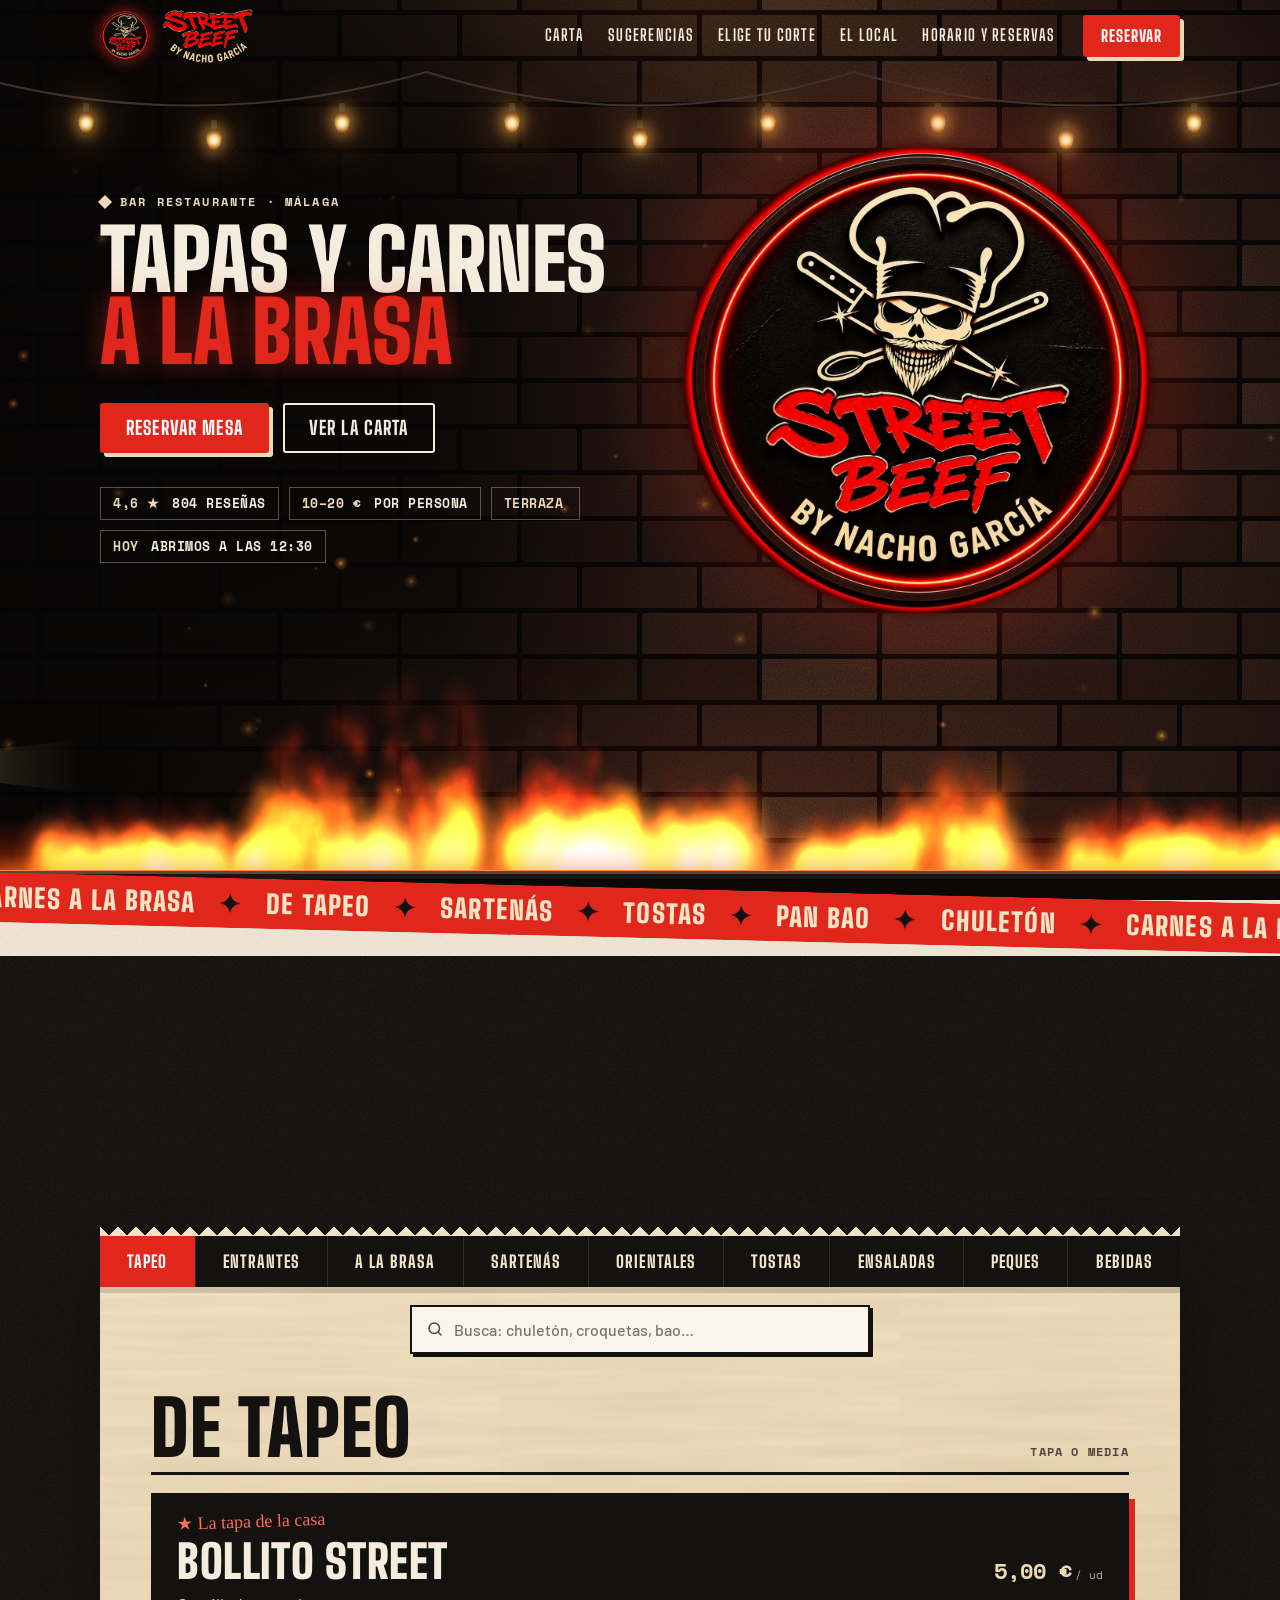
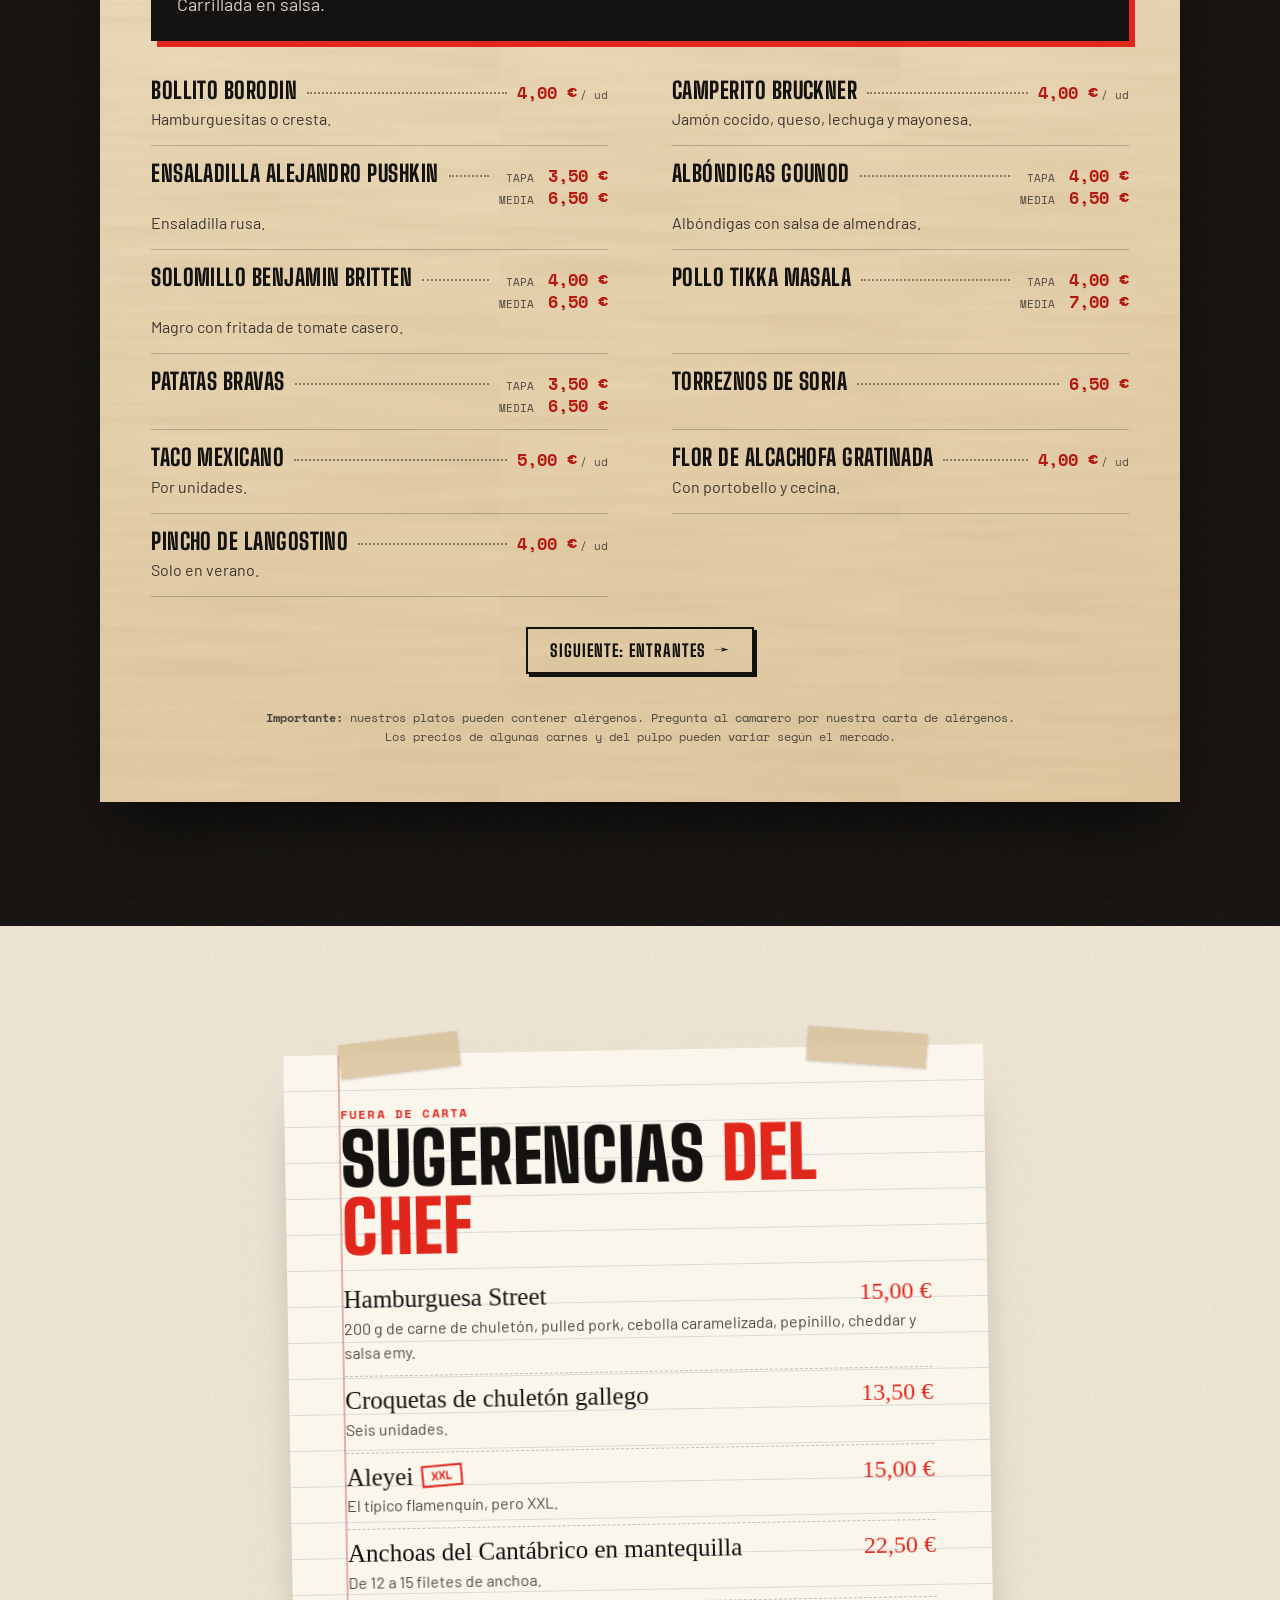
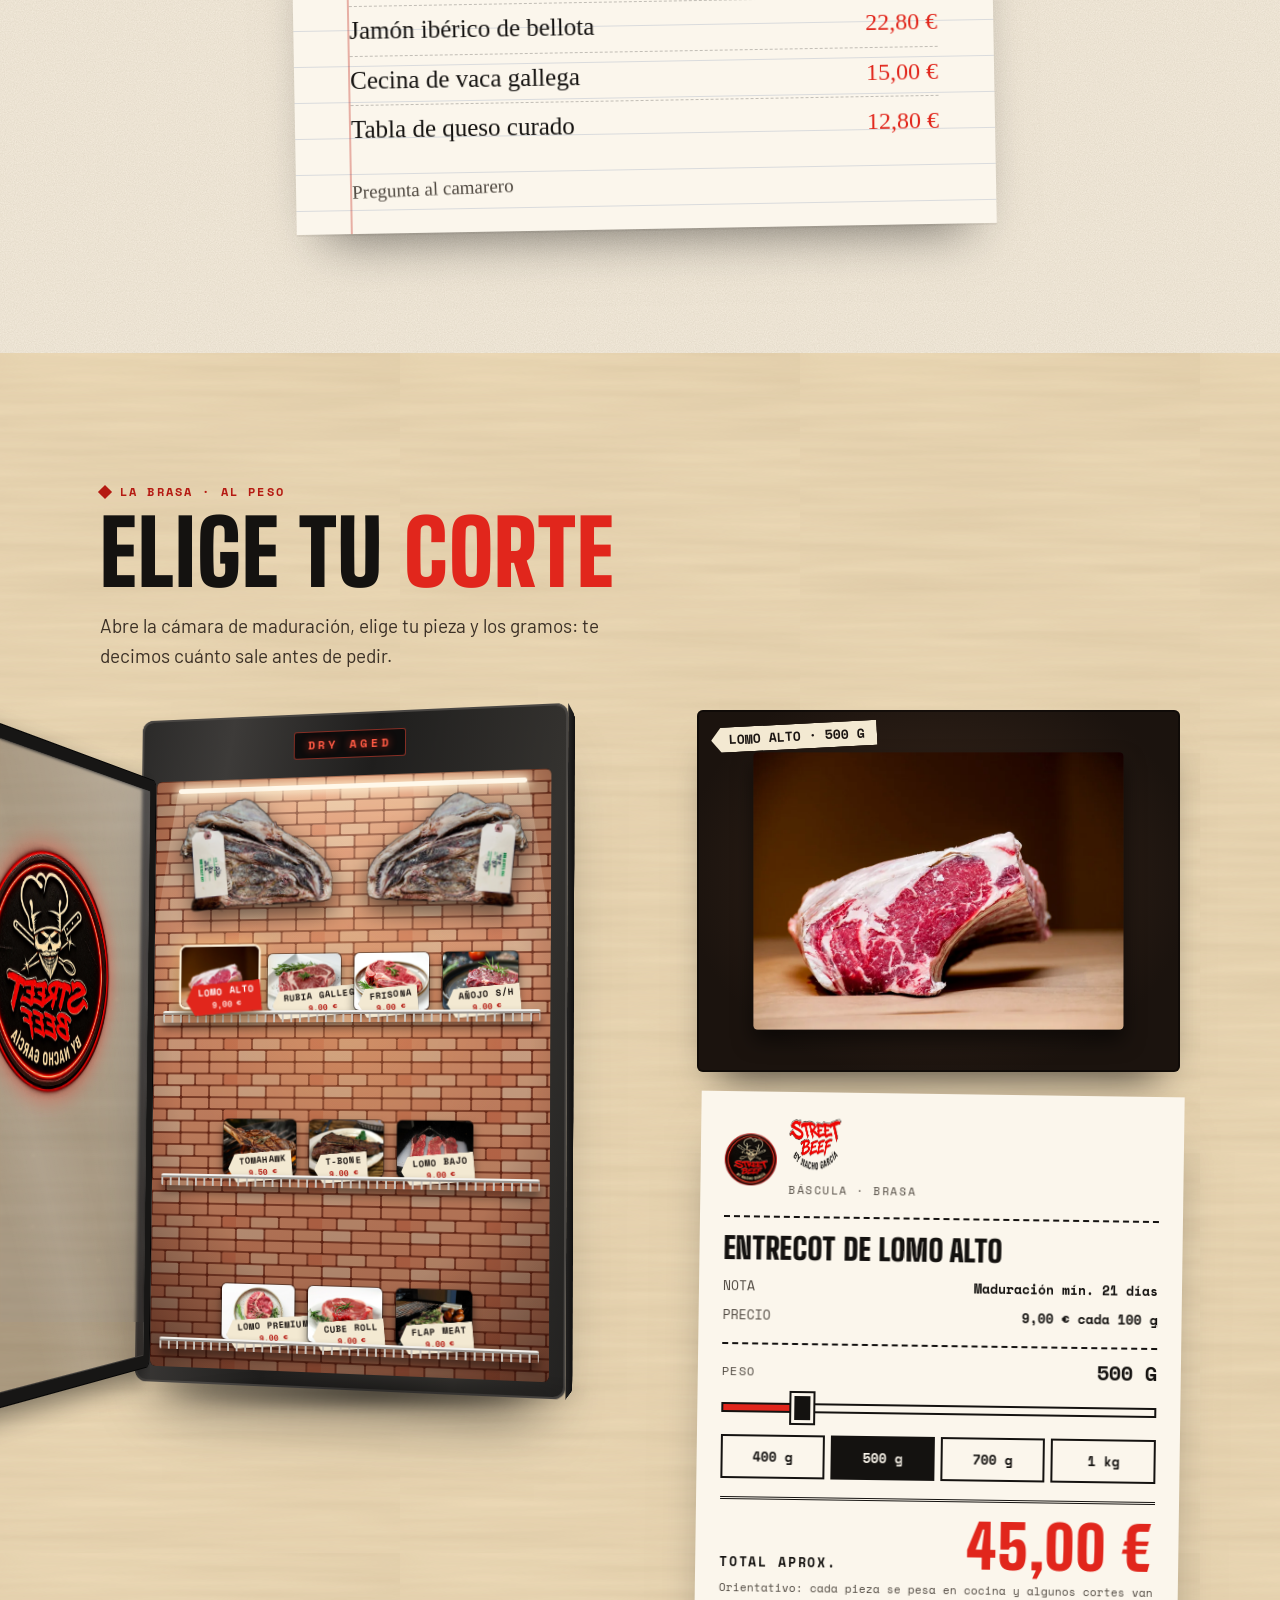
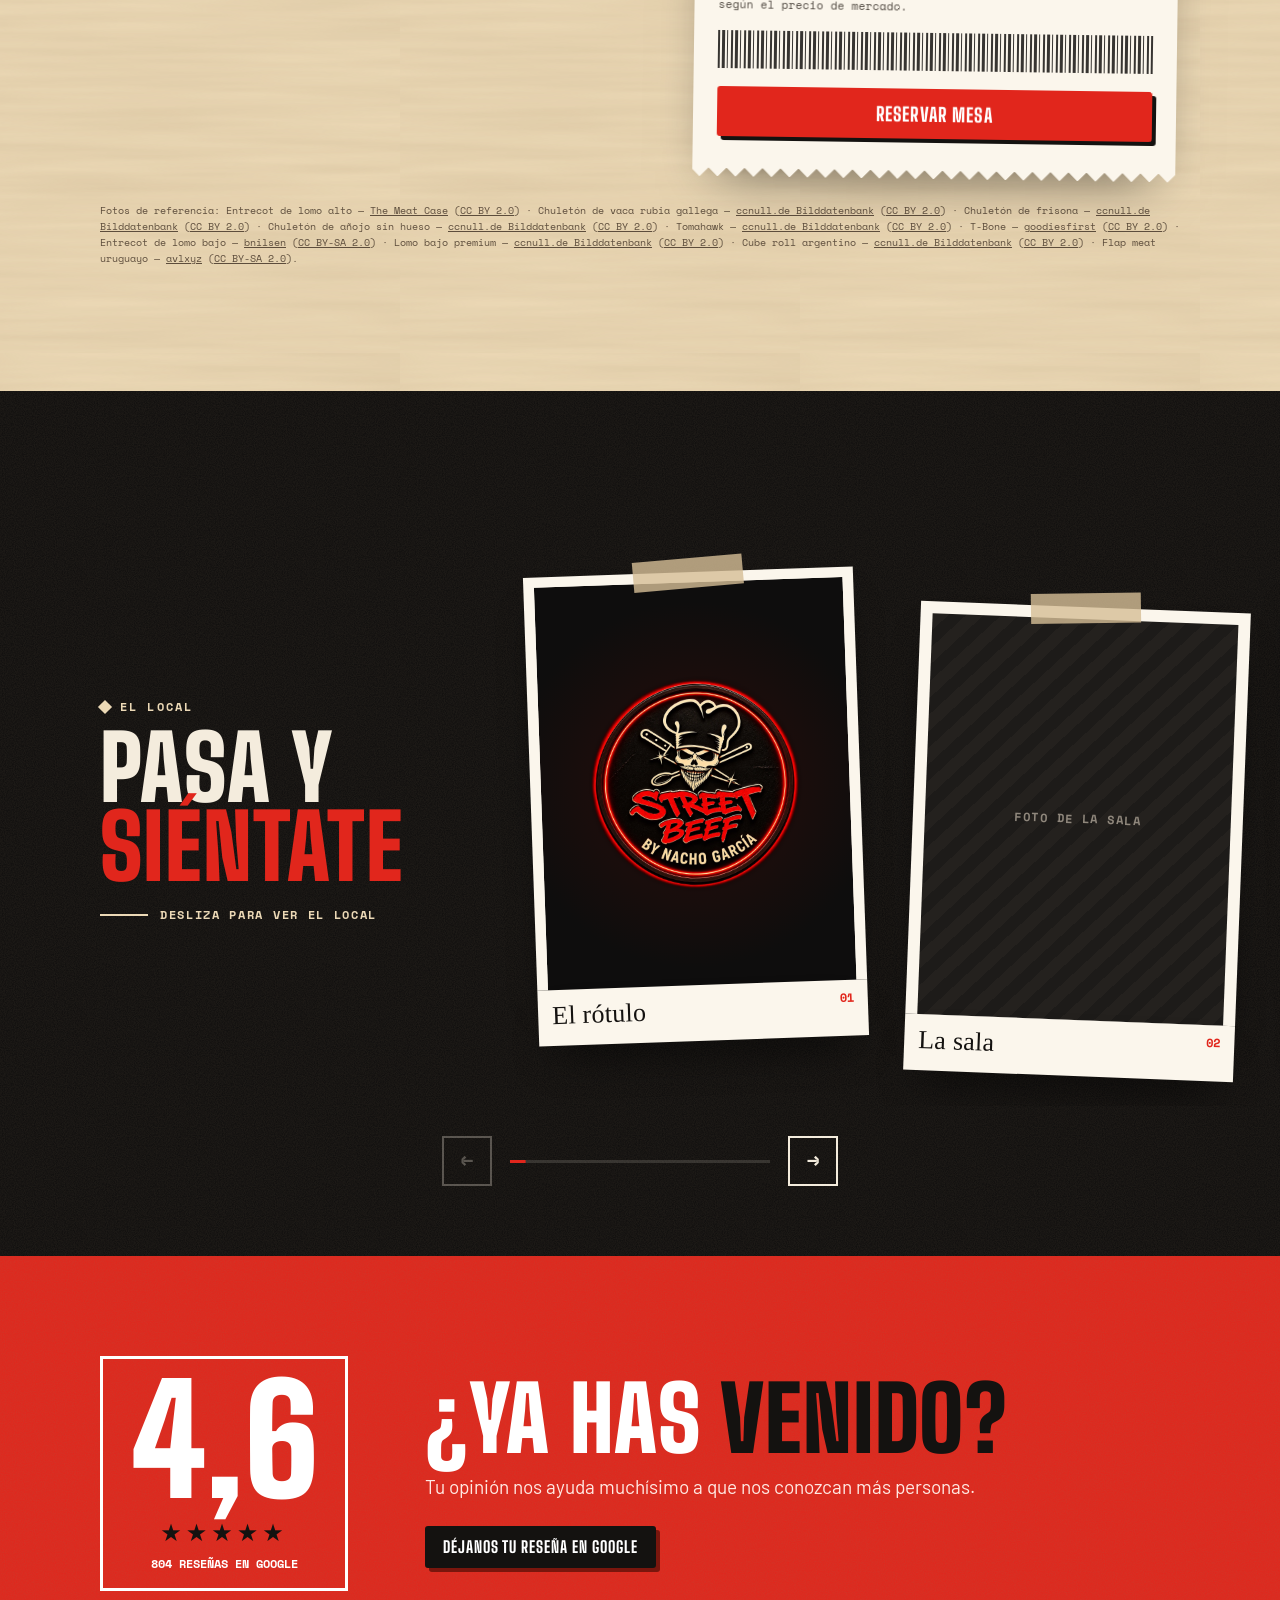
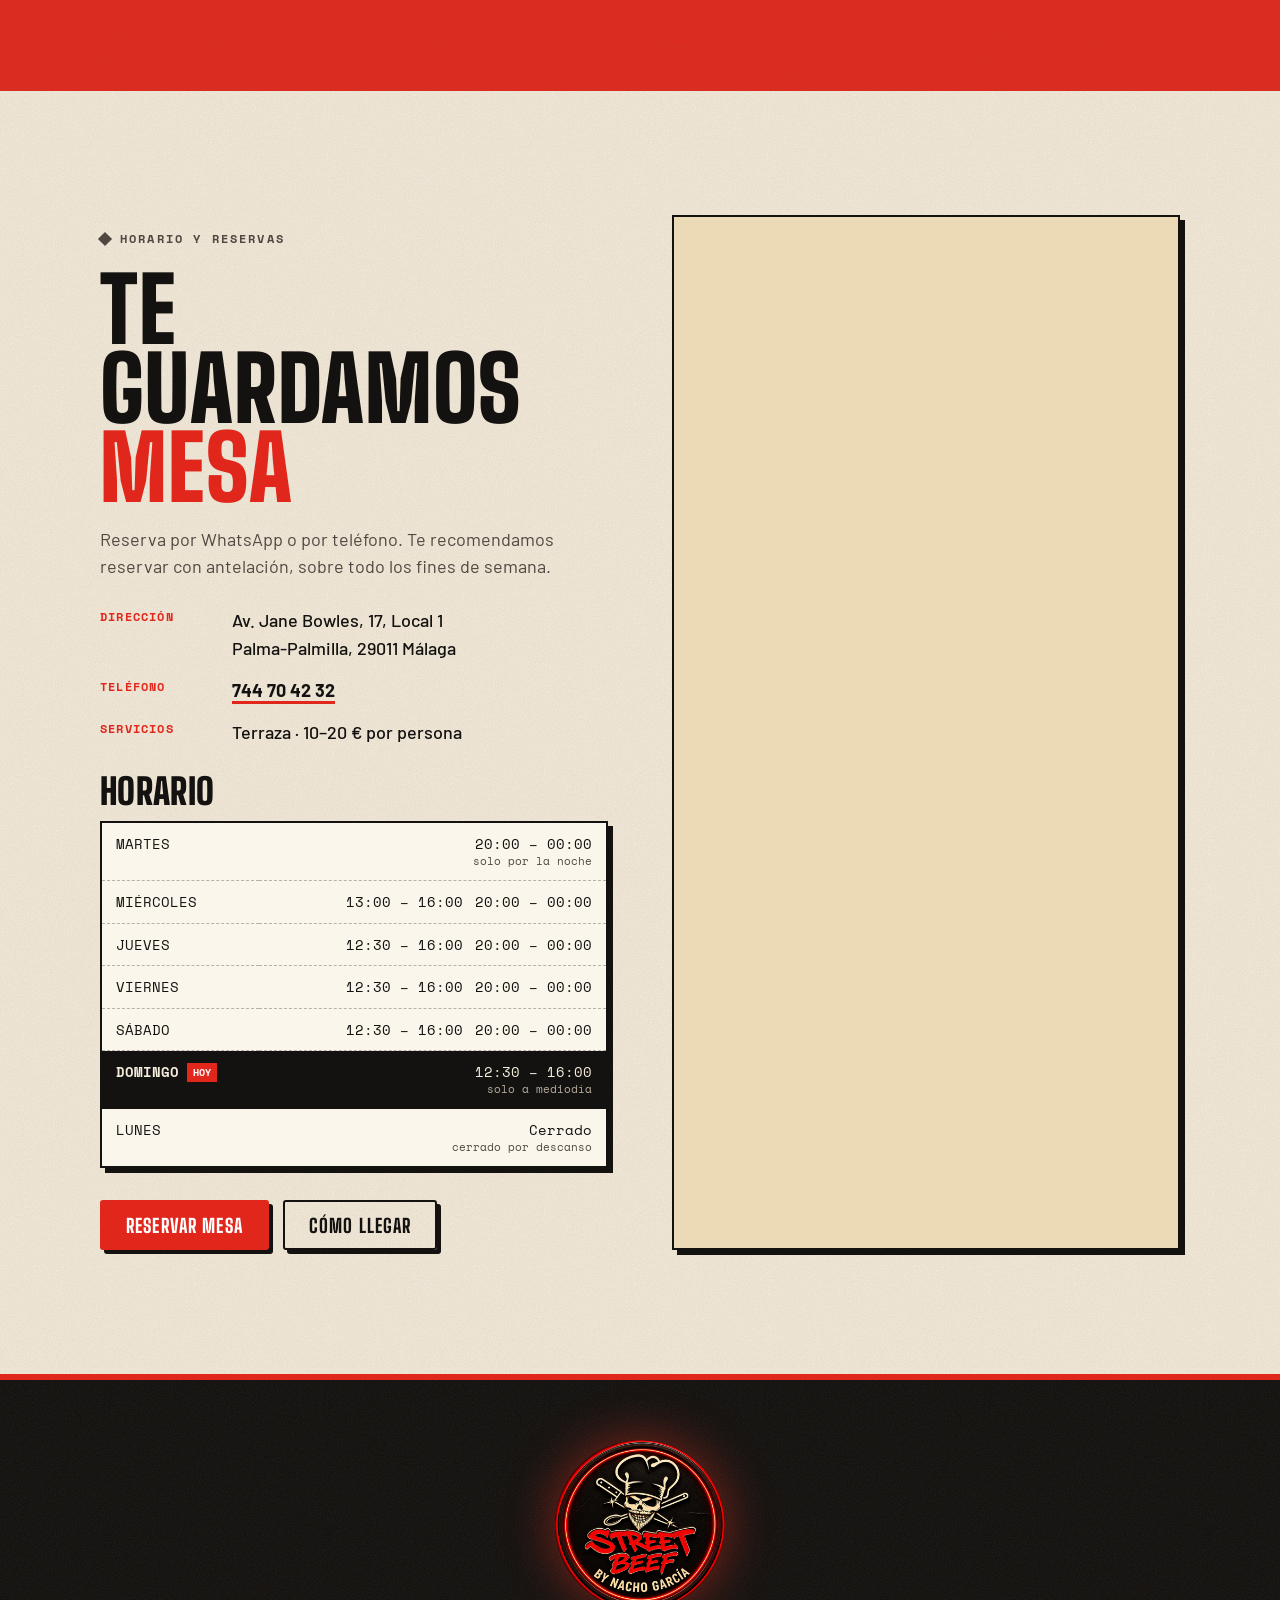
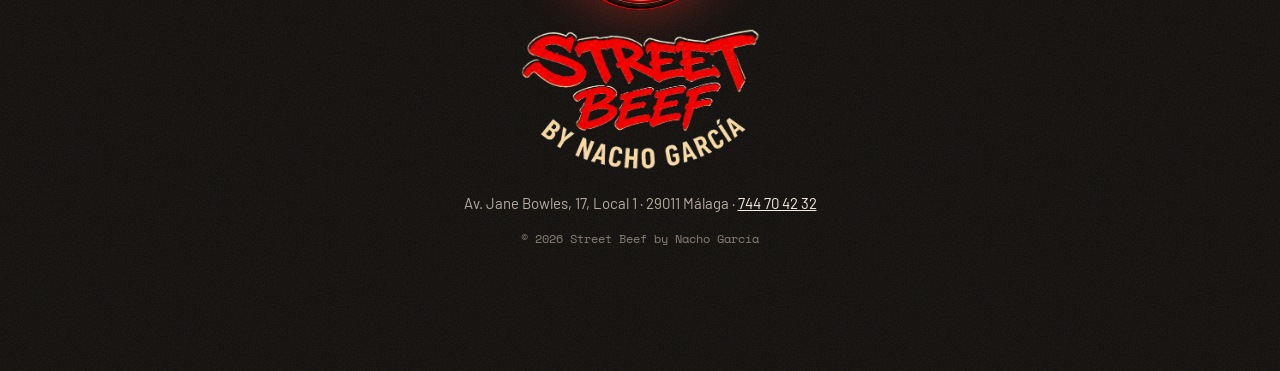
==== street-beef/index.html @ 3accb9e8 "Cámara de maduración en 3D con el logo: se abre y muestra los cortes con fotos; la pieza elegida se " ====
<!doctype html>
<html lang="es">
<head>
  <meta charset="utf-8">
  <meta name="viewport" content="width=device-width, initial-scale=1">
  <title>Street Beef by Nacho García · Tapas y carnes a la brasa en Málaga</title>
  <meta name="description" content="Bar de tapas y carnes a la brasa en Málaga (Av. Jane Bowles, 17 · Palma-Palmilla). Chuletón de vaca rubia gallega, entrecot madurado, tapeo, sartenás y tostas, con terraza. Reservas al 744 70 42 32.">
  <meta name="robots" content="index, follow, max-image-preview:large">
  <meta name="theme-color" content="#0e0d0d">

  <meta property="og:title" content="Street Beef by Nacho García · Tapas y brasa en Málaga">
  <meta property="og:site_name" content="Street Beef by Nacho García">
  <meta name="twitter:card" content="summary_large_image">
  <meta property="og:description" content="Tapas y carnes a la brasa. Av. Jane Bowles, 17 · Málaga.">
  <meta property="og:type" content="restaurant">
  <meta property="og:image" content="img/og.jpg">
  <meta property="og:locale" content="es_ES">

  <link rel="icon" href="img/logo-sm.png">
  <link rel="apple-touch-icon" href="img/logo.png">
  <link rel="preconnect" href="https://fonts.googleapis.com">
  <link rel="preconnect" href="https://fonts.gstatic.com" crossorigin>
  <link href="https://fonts.googleapis.com/css2?family=Big+Shoulders+Display:wght@700;800;900&family=Barlow:wght@400;500;600;700&family=Space+Mono:wght@400;700&family=Permanent+Marker&display=swap" rel="stylesheet">
  <script>
    /* Pantallas grandes (4K, monitores anchos): la web se escala para verse
       igual que en un portátil, en lugar de quedarse pequeña en el centro. */
    (function () {
      var d = document.documentElement;
      d.classList.add('js');   // las animaciones de aparición solo se activan si hay JavaScript
      function scale() {
        var w = window.innerWidth, h = window.innerHeight;
        var z = Math.max(1, Math.min(w / 1440, h / 860));
        if (z < 1.08) z = 1;
        d.style.zoom = z === 1 ? '' : z;
        d.style.setProperty('--z', z);
        d.style.setProperty('--vh', (h / z / 100) + 'px');   // 1vh real dentro de la web escalada
        window.__Z = z;
      }
      scale();
      window.addEventListener('resize', scale);
    })();
  </script>
  <!-- CONTADOR DE VISITAS (activar al publicar): pegar aquí el código de
       Cloudflare Web Analytics o GoatCounter (sin cookies). -->
  <link rel="stylesheet" href="css/styles.css">

  <script type="application/ld+json">
  {
    "@context": "https://schema.org",
    "@type": "Restaurant",
    "name": "Street Beef by Nacho García",
    "image": "img/og.jpg",
    "logo": "img/logo.png",
    "description": "Bar de tapas y carnes a la brasa en Málaga: chuletón, entrecot madurado, tapeo, sartenás, tostas y platos orientales, con terraza.",
    "servesCuisine": [
      "Tapas",
      "Carnes a la brasa",
      "Española"
    ],
    "hasMap": "https://www.google.com/maps/search/?api=1&query=Street+Beef+by+Nacho+Garcia+Av.+Jane+Bowles+17+M%C3%A1laga",
    "areaServed": "Málaga",
    "priceRange": "10-20 €",
    "telephone": "+34744704232",
    "address": {
      "@type": "PostalAddress",
      "streetAddress": "Av. Jane Bowles, 17, Local 1",
      "addressLocality": "Málaga",
      "postalCode": "29011",
      "addressRegion": "Andalucía",
      "addressCountry": "ES"
    },
    "openingHoursSpecification": [
      {
        "@type": "OpeningHoursSpecification",
        "dayOfWeek": [
          "Wednesday"
        ],
        "opens": "13:00",
        "closes": "16:00"
      },
      {
        "@type": "OpeningHoursSpecification",
        "dayOfWeek": [
          "Thursday",
          "Friday",
          "Saturday",
          "Sunday"
        ],
        "opens": "12:30",
        "closes": "16:00"
      },
      {
        "@type": "OpeningHoursSpecification",
        "dayOfWeek": [
          "Tuesday",
          "Wednesday",
          "Thursday",
          "Friday",
          "Saturday"
        ],
        "opens": "20:00",
        "closes": "23:59"
      }
    ],
    "acceptsReservations": true,
    "hasMenu": {
      "@type": "Menu",
      "name": "Carta de Street Beef",
      "inLanguage": "es",
      "hasMenuSection": [
        {
          "@type": "MenuSection",
          "name": "De tapeo",
          "hasMenuItem": [
            {
              "@type": "MenuItem",
              "name": "Bollito Street",
              "description": "Carrillada en salsa.",
              "offers": {
                "@type": "Offer",
                "price": "5.00",
                "priceCurrency": "EUR"
              }
            },
            {
              "@type": "MenuItem",
              "name": "Bollito Borodin",
              "description": "Hamburguesitas o cresta.",
              "offers": {
                "@type": "Offer",
                "price": "4.00",
                "priceCurrency": "EUR"
              }
            },
            {
              "@type": "MenuItem",
              "name": "Camperito Bruckner",
              "description": "Jamón cocido, queso, lechuga y mayonesa.",
              "offers": {
                "@type": "Offer",
                "price": "4.00",
                "priceCurrency": "EUR"
              }
            },
            {
              "@type": "MenuItem",
              "name": "Ensaladilla Alejandro Pushkin",
              "description": "Ensaladilla rusa.",
              "offers": {
                "@type": "Offer",
                "price": "3.50",
                "priceCurrency": "EUR"
              }
            },
            {
              "@type": "MenuItem",
              "name": "Albóndigas Gounod",
              "description": "Albóndigas con salsa de almendras.",
              "offers": {
                "@type": "Offer",
                "price": "4.00",
                "priceCurrency": "EUR"
              }
            },
            {
              "@type": "MenuItem",
              "name": "Solomillo Benjamin Britten",
              "description": "Magro con fritada de tomate casero.",
              "offers": {
                "@type": "Offer",
                "price": "4.00",
                "priceCurrency": "EUR"
              }
            },
            {
              "@type": "MenuItem",
              "name": "Pollo tikka masala",
              "offers": {
                "@type": "Offer",
                "price": "4.00",
                "priceCurrency": "EUR"
              }
            },
            {
              "@type": "MenuItem",
              "name": "Patatas bravas",
              "offers": {
                "@type": "Offer",
                "price": "3.50",
                "priceCurrency": "EUR"
              }
            },
            {
              "@type": "MenuItem",
              "name": "Torreznos de Soria",
              "offers": {
                "@type": "Offer",
                "price": "6.50",
                "priceCurrency": "EUR"
              }
            },
            {
              "@type": "MenuItem",
              "name": "Taco mexicano",
              "description": "Por unidades.",
              "offers": {
                "@type": "Offer",
                "price": "5.00",
                "priceCurrency": "EUR"
              }
            },
            {
              "@type": "MenuItem",
              "name": "Flor de alcachofa gratinada",
              "description": "Con portobello y cecina.",
              "offers": {
                "@type": "Offer",
                "price": "4.00",
                "priceCurrency": "EUR"
              }
            },
            {
              "@type": "MenuItem",
              "name": "Pincho de langostino",
              "description": "Solo en verano.",
              "offers": {
                "@type": "Offer",
                "price": "4.00",
                "priceCurrency": "EUR"
              }
            }
          ]
        },
        {
          "@type": "MenuSection",
          "name": "Entrantes",
          "hasMenuItem": [
            {
              "@type": "MenuItem",
              "name": "Filetitos Street",
              "description": "Lomo, huevo de codorniz y alioli.",
              "offers": {
                "@type": "Offer",
                "price": "7.00",
                "priceCurrency": "EUR"
              }
            },
            {
              "@type": "MenuItem",
              "name": "Lagrimitas de pollo",
              "description": "Con patatas a las 5 salsas.",
              "offers": {
                "@type": "Offer",
                "price": "15.00",
                "priceCurrency": "EUR"
              }
            },
            {
              "@type": "MenuItem",
              "name": "Flamenquín de pollo con patatas",
              "description": "Con pollo, cebolla caramelizada y queso de cabra.",
              "offers": {
                "@type": "Offer",
                "price": "9.50",
                "priceCurrency": "EUR"
              }
            },
            {
              "@type": "MenuItem",
              "name": "Surtido de croquetas",
              "offers": {
                "@type": "Offer",
                "price": "5.90",
                "priceCurrency": "EUR"
              }
            },
            {
              "@type": "MenuItem",
              "name": "Tartar de salchichón de Málaga",
              "description": "Con pasas, sésamo, pipas, cebollino, cebolla roja, alcaparras, mostaza y alioli.",
              "offers": {
                "@type": "Offer",
                "price": "9.90",
                "priceCurrency": "EUR"
              }
            },
            {
              "@type": "MenuItem",
              "name": "Nachos",
              "description": "Con carne, guacamole, salsa de queso, jalapeños y verduras.",
              "offers": {
                "@type": "Offer",
                "price": "15.00",
                "priceCurrency": "EUR"
              }
            },
            {
              "@type": "MenuItem",
              "name": "Gambas al pil-pil a la crema",
              "description": "10 unidades.",
              "offers": {
                "@type": "Offer",
                "price": "10.00",
                "priceCurrency": "EUR"
              }
            },
            {
              "@type": "MenuItem",
              "name": "Patatas con bacon y queso",
              "offers": {
                "@type": "Offer",
                "price": "10.50",
                "priceCurrency": "EUR"
              }
            },
            {
              "@type": "MenuItem",
              "name": "Patatas fritas",
              "offers": {
                "@type": "Offer",
                "price": "3.90",
                "priceCurrency": "EUR"
              }
            },
            {
              "@type": "MenuItem",
              "name": "Pata de pulpo a la brasa",
              "description": "Puede variar según el precio de mercado.",
              "offers": {
                "@type": "Offer",
                "price": "25.00",
                "priceCurrency": "EUR"
              }
            },
            {
              "@type": "MenuItem",
              "name": "Colas de tigre a la gabardina",
              "offers": {
                "@type": "Offer",
                "price": "9.50",
                "priceCurrency": "EUR"
              }
            },
            {
              "@type": "MenuItem",
              "name": "Tequeños",
              "offers": {
                "@type": "Offer",
                "price": "7.00",
                "priceCurrency": "EUR"
              }
            },
            {
              "@type": "MenuItem",
              "name": "Extra de salsas",
              "description": "Kétchup, mayonesa…",
              "offers": {
                "@type": "Offer",
                "price": "1.00",
                "priceCurrency": "EUR"
              }
            },
            {
              "@type": "MenuItem",
              "name": "Pan o bolsa de picos",
              "offers": {
                "@type": "Offer",
                "price": "0.80",
                "priceCurrency": "EUR"
              }
            }
          ]
        },
        {
          "@type": "MenuSection",
          "name": "A la brasa",
          "hasMenuItem": [
            {
              "@type": "MenuItem",
              "name": "Entrecot de lomo alto",
              "description": "Maduración mínima de 21 días.",
              "offers": {
                "@type": "Offer",
                "price": "9.00",
                "priceCurrency": "EUR"
              }
            },
            {
              "@type": "MenuItem",
              "name": "Chuletón de vaca rubia gallega",
              "offers": {
                "@type": "Offer",
                "price": "9.00",
                "priceCurrency": "EUR"
              }
            },
            {
              "@type": "MenuItem",
              "name": "Chuletón de frisona",
              "offers": {
                "@type": "Offer",
                "price": "9.00",
                "priceCurrency": "EUR"
              }
            },
            {
              "@type": "MenuItem",
              "name": "Chuletón de añojo sin hueso",
              "offers": {
                "@type": "Offer",
                "price": "9.00",
                "priceCurrency": "EUR"
              }
            },
            {
              "@type": "MenuItem",
              "name": "Tomahawk",
              "description": "Según precio de mercado.",
              "offers": {
                "@type": "Offer",
                "price": "9.50",
                "priceCurrency": "EUR"
              }
            },
            {
              "@type": "MenuItem",
              "name": "T-Bone",
              "description": "Según precio de mercado.",
              "offers": {
                "@type": "Offer",
                "price": "9.00",
                "priceCurrency": "EUR"
              }
            },
            {
              "@type": "MenuItem",
              "name": "Entrecot de lomo bajo",
              "offers": {
                "@type": "Offer",
                "price": "9.00",
                "priceCurrency": "EUR"
              }
            },
            {
              "@type": "MenuItem",
              "name": "Lomo bajo premium",
              "offers": {
                "@type": "Offer",
                "price": "9.00",
                "priceCurrency": "EUR"
              }
            },
            {
              "@type": "MenuItem",
              "name": "Cube roll argentino",
              "offers": {
                "@type": "Offer",
                "price": "9.00",
                "priceCurrency": "EUR"
              }
            },
            {
              "@type": "MenuItem",
              "name": "Flap meat uruguayo",
              "offers": {
                "@type": "Offer",
                "price": "9.00",
                "priceCurrency": "EUR"
              }
            },
            {
              "@type": "MenuItem",
              "name": "Solomillo de cerdo",
              "offers": {
                "@type": "Offer",
                "price": "15.00",
                "priceCurrency": "EUR"
              }
            },
            {
              "@type": "MenuItem",
              "name": "Secreto ibérico",
              "offers": {
                "@type": "Offer",
                "price": "15.00",
                "priceCurrency": "EUR"
              }
            },
            {
              "@type": "MenuItem",
              "name": "Presa ibérica",
              "offers": {
                "@type": "Offer",
                "price": "15.00",
                "priceCurrency": "EUR"
              }
            },
            {
              "@type": "MenuItem",
              "name": "Brocheta de solomillo",
              "offers": {
                "@type": "Offer",
                "price": "15.00",
                "priceCurrency": "EUR"
              }
            },
            {
              "@type": "MenuItem",
              "name": "Brocheta de pollo",
              "offers": {
                "@type": "Offer",
                "price": "15.00",
                "priceCurrency": "EUR"
              }
            },
            {
              "@type": "MenuItem",
              "name": "Mogote ibérico",
              "description": "Según precio de mercado."
            }
          ]
        },
        {
          "@type": "MenuSection",
          "name": "Sartenás",
          "hasMenuItem": [
            {
              "@type": "MenuItem",
              "name": "Montañez",
              "description": "Patatas, chistorra, pimiento y huevo.",
              "offers": {
                "@type": "Offer",
                "price": "15.00",
                "priceCurrency": "EUR"
              }
            },
            {
              "@type": "MenuItem",
              "name": "Secreta",
              "description": "Patatas, secreto ibérico, cebolla rehogada y huevo.",
              "offers": {
                "@type": "Offer",
                "price": "15.00",
                "priceCurrency": "EUR"
              }
            },
            {
              "@type": "MenuItem",
              "name": "Marinera",
              "description": "Patatas, gulas, gambas y huevo.",
              "offers": {
                "@type": "Offer",
                "price": "15.00",
                "priceCurrency": "EUR"
              }
            },
            {
              "@type": "MenuItem",
              "name": "Carrillada",
              "description": "Patatas, huevo y carrillada.",
              "offers": {
                "@type": "Offer",
                "price": "15.00",
                "priceCurrency": "EUR"
              }
            }
          ]
        },
        {
          "@type": "MenuSection",
          "name": "Orientales",
          "hasMenuItem": [
            {
              "@type": "MenuItem",
              "name": "Pan bao de pato confitado",
              "description": "Con reducción de carne y rúcula.",
              "offers": {
                "@type": "Offer",
                "price": "5.00",
                "priceCurrency": "EUR"
              }
            },
            {
              "@type": "MenuItem",
              "name": "Pan bao de calamares",
              "description": "Al pil-pil, con rúcula y alioli.",
              "offers": {
                "@type": "Offer",
                "price": "5.00",
                "priceCurrency": "EUR"
              }
            },
            {
              "@type": "MenuItem",
              "name": "Pan mantou",
              "offers": {
                "@type": "Offer",
                "price": "4.50",
                "priceCurrency": "EUR"
              }
            },
            {
              "@type": "MenuItem",
              "name": "Gyozas de pollo o ternera",
              "offers": {
                "@type": "Offer",
                "price": "1.90",
                "priceCurrency": "EUR"
              }
            },
            {
              "@type": "MenuItem",
              "name": "Tataki de ternera",
              "offers": {
                "@type": "Offer",
                "price": "20.00",
                "priceCurrency": "EUR"
              }
            }
          ]
        },
        {
          "@type": "MenuSection",
          "name": "Nuestras tostas",
          "hasMenuItem": [
            {
              "@type": "MenuItem",
              "name": "Street",
              "description": "Queso de cabra, cebolla caramelizada, nueces y salsa de frutos del bosque.",
              "offers": {
                "@type": "Offer",
                "price": "10.00",
                "priceCurrency": "EUR"
              }
            },
            {
              "@type": "MenuItem",
              "name": "Cabina",
              "description": "Sobrasada ibérica, filete de pata, mozzarella gratinada y cebolla crujiente.",
              "offers": {
                "@type": "Offer",
                "price": "10.00",
                "priceCurrency": "EUR"
              }
            },
            {
              "@type": "MenuItem",
              "name": "Señal",
              "description": "Morcilla, queso de cabra y cebolla caramelizada.",
              "offers": {
                "@type": "Offer",
                "price": "10.00",
                "priceCurrency": "EUR"
              }
            },
            {
              "@type": "MenuItem",
              "name": "Criss",
              "description": "Queso de cabra, bacon y huevo de codorniz.",
              "offers": {
                "@type": "Offer",
                "price": "10.00",
                "priceCurrency": "EUR"
              }
            },
            {
              "@type": "MenuItem",
              "name": "Tosta del chef",
              "description": "Pesto, pastrami, tomate seco, mozzarella fresca y tartufata.",
              "offers": {
                "@type": "Offer",
                "price": "10.00",
                "priceCurrency": "EUR"
              }
            }
          ]
        },
        {
          "@type": "MenuSection",
          "name": "Del huerto a la mesa",
          "hasMenuItem": [
            {
              "@type": "MenuItem",
              "name": "Ensalada Street",
              "description": "Quinoa, queso feta, aceitunas negras, tomate cherry, nueces y brotes frescos.",
              "offers": {
                "@type": "Offer",
                "price": "10.00",
                "priceCurrency": "EUR"
              }
            },
            {
              "@type": "MenuItem",
              "name": "Ensalada César",
              "description": "Pollo crujiente, tomates cherry, picatostes, nueces y parmesano.",
              "offers": {
                "@type": "Offer",
                "price": "10.00",
                "priceCurrency": "EUR"
              }
            },
            {
              "@type": "MenuItem",
              "name": "Ensalada frutos del bosque",
              "description": "Bolitas de queso de cabra con membrillo, frutos del bosque, cebolla caramelizada y balsámico de frutos del bosque.",
              "offers": {
                "@type": "Offer",
                "price": "10.00",
                "priceCurrency": "EUR"
              }
            },
            {
              "@type": "MenuItem",
              "name": "Ensalada mixta",
              "description": "Cebolla, tomate, atún, maíz y zanahoria.",
              "offers": {
                "@type": "Offer",
                "price": "9.00",
                "priceCurrency": "EUR"
              }
            }
          ]
        },
        {
          "@type": "MenuSection",
          "name": "Para los peques",
          "hasMenuItem": [
            {
              "@type": "MenuItem",
              "name": "Nuggets de pollo",
              "description": "6 unidades, con patatas fritas.",
              "offers": {
                "@type": "Offer",
                "price": "6.60",
                "priceCurrency": "EUR"
              }
            },
            {
              "@type": "MenuItem",
              "name": "San Jacobo casero",
              "description": "Con patatas fritas.",
              "offers": {
                "@type": "Offer",
                "price": "6.60",
                "priceCurrency": "EUR"
              }
            },
            {
              "@type": "MenuItem",
              "name": "Filete de pollo empanado",
              "description": "Con patatas fritas.",
              "offers": {
                "@type": "Offer",
                "price": "6.60",
                "priceCurrency": "EUR"
              }
            },
            {
              "@type": "MenuItem",
              "name": "Croquetas peque",
              "description": "Con patatas fritas.",
              "offers": {
                "@type": "Offer",
                "price": "6.60",
                "priceCurrency": "EUR"
              }
            }
          ]
        },
        {
          "@type": "MenuSection",
          "name": "Bebidas",
          "hasMenuItem": [
            {
              "@type": "MenuItem",
              "name": "Cerveza Estrella 1906",
              "offers": {
                "@type": "Offer",
                "price": "3.50",
                "priceCurrency": "EUR"
              }
            },
            {
              "@type": "MenuItem",
              "name": "Cerveza Alhambra",
              "offers": {
                "@type": "Offer",
                "price": "3.50",
                "priceCurrency": "EUR"
              }
            },
            {
              "@type": "MenuItem",
              "name": "Cerveza Águila sin filtrar",
              "offers": {
                "@type": "Offer",
                "price": "3.10",
                "priceCurrency": "EUR"
              }
            },
            {
              "@type": "MenuItem",
              "name": "Vermut",
              "offers": {
                "@type": "Offer",
                "price": "5.00",
                "priceCurrency": "EUR"
              }
            },
            {
              "@type": "MenuItem",
              "name": "Refrescos",
              "offers": {
                "@type": "Offer",
                "price": "2.10",
                "priceCurrency": "EUR"
              }
            },
            {
              "@type": "MenuItem",
              "name": "Zumos",
              "offers": {
                "@type": "Offer",
                "price": "2.50",
                "priceCurrency": "EUR"
              }
            },
            {
              "@type": "MenuItem",
              "name": "Lipton, Aquarade o tónica",
              "offers": {
                "@type": "Offer",
                "price": "2.30",
                "priceCurrency": "EUR"
              }
            },
            {
              "@type": "MenuItem",
              "name": "Lipton maracuyá y mango",
              "description": "Té frío.",
              "offers": {
                "@type": "Offer",
                "price": "2.30",
                "priceCurrency": "EUR"
              }
            },
            {
              "@type": "MenuItem",
              "name": "Agua Fuente Liviana",
              "description": "50 cl.",
              "offers": {
                "@type": "Offer",
                "price": "2.00",
                "priceCurrency": "EUR"
              }
            },
            {
              "@type": "MenuItem",
              "name": "Agua con gas",
              "description": "50 cl.",
              "offers": {
                "@type": "Offer",
                "price": "2.50",
                "priceCurrency": "EUR"
              }
            }
          ]
        }
      ]
    }
  }
  </script>
</head>
<body>
  <a class="skip" href="#main">Saltar al contenido</a>

  <!-- ============ CABECERA ============ -->
  <header class="header" id="top">
    <div class="header__inner">
      <a href="#top" class="brand" aria-label="Street Beef by Nacho García, inicio">
        <img class="brand__logo" src="img/logo-sm.png" alt="" width="46" height="46">
        <img class="brand__wordmark" src="img/letras-claro.webp" alt="" width="92" height="54">
      </a>

      <nav class="nav" id="nav" aria-label="Principal">
        <a href="#carta">Carta</a>
        <a href="#sugerencias">Sugerencias</a>
        <a href="#cortes">Elige tu corte</a>
        <a href="#local">El local</a>
        <a href="#visitanos">Horario y reservas</a>
      </nav>

      <a class="btn btn--small btn--gold header__cta" href="tel:+34744704232" data-reserve>Reservar</a>

      <button class="burger" id="burger" aria-label="Abrir menú" aria-expanded="false" aria-controls="nav">
        <span></span><span></span>
      </button>
    </div>
  </header>

  <main id="main">

    <!-- ============ PORTADA ============ -->
    <section class="hero">
      <canvas class="embers" id="embers" aria-hidden="true"></canvas>
      <!-- Fondo: pared de ladrillo iluminada, guirnalda de bombillas y humo de la parrilla -->
      <div class="wall" aria-hidden="true"></div>
      <div class="garland" aria-hidden="true">
        <svg class="garland__wire" viewBox="0 0 300 100" preserveAspectRatio="none"><path d="M-10 0 Q 45 120 100 0 Q 150 120 200 0 Q 255 120 310 0"/></svg>
        <span class="bulb" style="--x:6.7%; --y:0.64; --d:0.00s"><i></i></span>
        <span class="bulb" style="--x:16.7%; --y:1.00; --d:0.37s"><i></i></span>
        <span class="bulb" style="--x:26.7%; --y:0.64; --d:0.74s"><i></i></span>
        <span class="bulb" style="--x:40.0%; --y:0.64; --d:1.11s"><i></i></span>
        <span class="bulb" style="--x:50.0%; --y:1.00; --d:1.48s"><i></i></span>
        <span class="bulb" style="--x:60.0%; --y:0.64; --d:0.25s"><i></i></span>
        <span class="bulb" style="--x:73.3%; --y:0.64; --d:0.62s"><i></i></span>
        <span class="bulb" style="--x:83.3%; --y:1.00; --d:0.99s"><i></i></span>
        <span class="bulb" style="--x:93.3%; --y:0.64; --d:1.36s"><i></i></span>
      </div>
      <div class="smoke" aria-hidden="true"><span></span><span></span><span></span><span></span><span></span><span></span></div>
      <div class="hero__inner">
        <div class="hero__content">
          <p class="kicker kicker--light">Bar restaurante · Málaga</p>
          <h1 class="hero__title">Tapas y carnes <em>a la brasa</em></h1>
          <div class="hero__actions">
            <a class="btn btn--gold" href="tel:+34744704232" data-reserve>Reservar mesa</a>
            <a class="btn btn--ghost" href="#carta">Ver la carta</a>
          </div>
          <ul class="hero__facts" aria-label="Datos rápidos">
            <li><strong>4,6 <span class="star" aria-hidden="true">★</span></strong> 804 reseñas</li>
            <li><strong>10–20 €</strong> por persona</li>
            <li><strong>Terraza</strong></li>
            <li class="today-status" id="todayStatus"><strong>Hoy</strong> <span>…</span></li>
          </ul>
        </div>

        <!-- Escena 3D: el rótulo de neón -->
        <div class="scene" id="scene" aria-hidden="true">
          <div class="scene__layer scene__back" data-depth="-0.6">
            <div class="sign3d" id="sign3d">
              <div class="sign3d__glow"></div>
              <div class="sign3d__disc" id="disc">
                <div class="sign3d__back"></div>
                <img class="sign3d__face" src="img/rotulo-3d.webp" alt="" width="1200" height="1200" fetchpriority="high">
                <div class="sign3d__shine"></div>
              </div>
            </div>
          </div>
        </div>
      </div>

      <!-- Parrilla: llamas de fuego (se dibujan en js/hero3d.js) -->
      <div class="grill-bed" aria-hidden="true">
        <canvas class="grill-bed__fire" id="coals"></canvas>
        <div class="grill-bed__grate"></div>
      </div>

      <!-- La Harley de la casa, con el logo en el depósito, cruza la portada -->
      <div class="rider" aria-hidden="true">
        <span class="rider__beam"></span>
        <span class="rider__puff"></span><span class="rider__puff"></span><span class="rider__puff"></span>
        <div class="rider__bob">
<svg class="rider__svg" viewBox="0 0 1200 760" xmlns="http://www.w3.org/2000/svg">
  <!-- Harley antigua (años 40, «panhead») dibujada al estilo del logo: crema, rojo y negro -->
  <defs>
    <linearGradient id="hb-red" x1="0" y1="0" x2="0" y2="1"><stop offset="0" stop-color="#ff4a33"/><stop offset=".55" stop-color="#e1261c"/><stop offset="1" stop-color="#8f140d"/></linearGradient>
    <linearGradient id="hb-chrome" x1="0" y1="0" x2="0" y2="1"><stop offset="0" stop-color="#fff4dc"/><stop offset=".5" stop-color="#cdb894"/><stop offset="1" stop-color="#7d6d55"/></linearGradient>
    <radialGradient id="hb-lamp" cx=".4" cy=".4" r=".7"><stop offset="0" stop-color="#fffbea"/><stop offset=".5" stop-color="#ffe4a8"/><stop offset="1" stop-color="#c9a66a"/></radialGradient>
    <g id="hb-wheel">
      <circle r="168" fill="#0e0d0d" stroke="#1c1a19" stroke-width="2"/>
      <circle r="150" fill="none" stroke="#151312" stroke-width="34"/>
      <circle r="132" fill="none" stroke="#ecd9b6" stroke-width="12"/>  <!-- banda blanca del neumático -->
      <circle r="168" fill="none" stroke="#2a2624" stroke-width="3"/>
      <circle r="112" fill="none" stroke="url(#hb-chrome)" stroke-width="8"/>
      <g stroke="#cdb894" stroke-width="2.4">
        <path d="M0-108L0 108M-108 0L108 0M-76-76L76 76M76-76L-76 76M-41-100L41 100M41-100L-41 100M-100-41L100 41M100-41L-100 41M-20-106L20 106M20-106L-20 106M-106-20L106 20M106-20L-106 20M-60-90L60 90M60-90L-60 90M-90-60L90 60M90-60L-90 60"/>
      </g>
      <circle r="30" fill="url(#hb-chrome)" stroke="#0e0d0d" stroke-width="4"/>
      <circle r="10" fill="#0e0d0d"/>
      <rect x="-5" y="-150" width="10" height="20" rx="3" fill="#e1261c"/>
    </g>
  </defs>

  <!-- sombra en el suelo -->
  

  <!-- rueda trasera y delantera -->
  <g class="hb-spin"><use href="#hb-wheel" x="300" y="560"/></g>
  <g class="hb-spin"><use href="#hb-wheel" x="940" y="560"/></g>

  <!-- guardabarros (rojos, con filete crema) -->
  <path d="M118 548 A 186 186 0 0 1 470 452 L 488 470 A 168 168 0 0 0 140 560 Z" fill="url(#hb-red)" stroke="#0e0d0d" stroke-width="4"/>
  <path d="M128 530 A 178 178 0 0 1 462 446" fill="none" stroke="#ecd9b6" stroke-width="3"/>
  <path d="M790 470 A 184 184 0 0 1 1118 500 L 1100 516 A 166 166 0 0 0 806 488 Z" fill="url(#hb-red)" stroke="#0e0d0d" stroke-width="4"/>
  <path d="M800 460 A 176 176 0 0 1 1108 488" fill="none" stroke="#ecd9b6" stroke-width="3"/>

  <!-- cuadro -->
  <g fill="none" stroke="#2e2a27" stroke-width="20" stroke-linecap="round" stroke-linejoin="round">
    <path d="M300 560 L 450 372 L 812 318"/>        <!-- tubo trasero y tubo superior -->
    <path d="M812 330 L 690 610 L 470 612 L 300 560"/> <!-- tubo bajo y cuna -->
    <path d="M450 372 L 470 612"/>                  <!-- tubo del asiento -->
  </g>
  <g fill="none" stroke="#ecd9b6" stroke-opacity=".35" stroke-width="3" stroke-linecap="round">
    <path d="M300 556 L 450 368 L 812 314"/><path d="M812 326 L 690 606 L 470 608"/>
  </g>

  <!-- transmisión primaria y cadena -->
  <path d="M470 600 L 300 572" stroke="#cdb894" stroke-width="7" stroke-dasharray="10 5"/>
  <ellipse cx="505" cy="560" rx="62" ry="52" fill="#1d1a18" stroke="url(#hb-chrome)" stroke-width="6"/>
  <circle cx="505" cy="560" r="16" fill="url(#hb-chrome)"/>

  <!-- motor V-twin -->
  <g stroke="#0e0d0d" stroke-width="3">
    <path d="M560 470 Q 625 440 690 470 L 702 560 Q 625 610 548 560 Z" fill="url(#hb-chrome)"/>   <!-- cárter -->
    <circle cx="625" cy="530" r="34" fill="#cdb894"/>
    <!-- cilindros con aletas -->
    <g transform="rotate(-24 590 470)">
      <rect x="560" y="360" width="62" height="112" rx="8" fill="#2a2624"/>
      <g fill="#cdb894"><rect x="552" y="368" width="78" height="7" rx="3"/><rect x="552" y="384" width="78" height="7" rx="3"/><rect x="552" y="400" width="78" height="7" rx="3"/><rect x="552" y="416" width="78" height="7" rx="3"/><rect x="552" y="432" width="78" height="7" rx="3"/><rect x="552" y="448" width="78" height="7" rx="3"/></g>
      <path d="M548 362 Q 591 320 634 362 Z" fill="url(#hb-chrome)"/>  <!-- tapa «panhead» -->
    </g>
    <g transform="rotate(24 660 470)">
      <rect x="628" y="360" width="62" height="112" rx="8" fill="#2a2624"/>
      <g fill="#cdb894"><rect x="620" y="368" width="78" height="7" rx="3"/><rect x="620" y="384" width="78" height="7" rx="3"/><rect x="620" y="400" width="78" height="7" rx="3"/><rect x="620" y="416" width="78" height="7" rx="3"/><rect x="620" y="432" width="78" height="7" rx="3"/><rect x="620" y="448" width="78" height="7" rx="3"/></g>
      <path d="M616 362 Q 659 320 702 362 Z" fill="url(#hb-chrome)"/>
    </g>
    <!-- filtro de aire redondo -->
    <circle cx="738" cy="470" r="30" fill="url(#hb-chrome)"/><circle cx="738" cy="470" r="12" fill="#2a2624"/>
  </g>

  <!-- escapes «fishtail» -->
  <g fill="none" stroke="url(#hb-chrome)" stroke-width="16" stroke-linecap="round">
    <path d="M560 470 C 520 520, 470 640, 360 650 L 160 650"/>
    <path d="M700 462 C 770 500, 770 650, 640 668 L 210 668"/>
  </g>
  <path d="M160 650 L 120 640 L 118 662 Z M210 668 L 170 660 L 168 682 Z" fill="#cdb894" stroke="#0e0d0d" stroke-width="2"/>

  <!-- depósito en lágrima (rojo, con raya crema) -->
  <path d="M520 360 C 540 300, 640 282, 760 290 C 820 296, 832 326, 812 350 C 760 380, 600 392, 520 380 Z" fill="url(#hb-red)" stroke="#0e0d0d" stroke-width="5"/>
  <path d="M548 352 C 600 320, 700 312, 790 322" fill="none" stroke="#ecd9b6" stroke-width="4"/>
  <circle cx="668" cy="336" r="45" fill="#0e0d0d" stroke="#ecd9b6" stroke-width="3"/>
  <image href="img/logo.png" x="625" y="293" width="86" height="86"/>
  <circle cx="640" cy="292" r="9" fill="url(#hb-chrome)" stroke="#0e0d0d" stroke-width="2"/>  <!-- tapón -->

  <!-- alforja de cuero con las letras del logo -->
  <path d="M150 380 L 330 380 Q 344 380 344 394 L 338 470 Q 336 482 322 482 L 168 482 Q 152 482 150 468 Z" fill="#2a1a12" stroke="#0e0d0d" stroke-width="4"/>
  <path d="M160 392 L 334 392" stroke="#5a3a26" stroke-width="3"/>
  <image href="img/letras-claro.webp" x="178" y="398" width="138" height="81"/>
  <!-- asiento solo con muelles -->
  <path d="M380 330 C 400 300, 500 300, 530 324 C 520 344, 470 348, 420 346 C 396 345, 378 342, 380 330 Z" fill="#3a2418" stroke="#0e0d0d" stroke-width="4"/>
  <path d="M398 322 C 440 312, 490 312, 520 324" fill="none" stroke="#7a5236" stroke-width="3"/>
  <g fill="none" stroke="url(#hb-chrome)" stroke-width="5"><path d="M420 346 l -8 10 l 16 6 l -16 6 l 16 6 l -8 8"/><path d="M500 344 l -8 10 l 16 6 l -16 6 l 16 6 l -8 8"/></g>

  <!-- horquilla «springer» -->
  <g fill="none" stroke-linecap="round">
    <path d="M820 300 L 940 560" stroke="#2e2a27" stroke-width="16"/>
    <path d="M846 290 L 960 548" stroke="url(#hb-chrome)" stroke-width="9"/>
    <path d="M846 290 l 6 14 l -14 6 l 18 4 l -14 6 l 18 4 l -14 6 l 16 6" stroke="#ecd9b6" stroke-width="4"/>
  </g>
  <!-- manillar -->
  <path d="M818 268 C 790 230, 760 220, 720 226" fill="none" stroke="url(#hb-chrome)" stroke-width="10" stroke-linecap="round"/>
  <path d="M736 224 L 700 228" stroke="#1d1a18" stroke-width="16" stroke-linecap="round"/>
  <!-- faro -->
  <circle cx="884" cy="276" r="40" fill="url(#hb-chrome)" stroke="#0e0d0d" stroke-width="4"/>
  <circle cx="890" cy="276" r="30" fill="url(#hb-lamp)" stroke="#8a7656" stroke-width="3"/>
  <!-- placa trasera y piloto -->
  <rect x="96" y="470" width="20" height="40" rx="4" fill="#e1261c" stroke="#0e0d0d" stroke-width="3"/>
</svg>
        </div>
      </div>
      <a class="hero__scroll" href="#carta" aria-label="Bajar a la carta"><span></span></a>
    </section>

    <!-- ============ CINTA ============ -->
    <div class="ribbon-wrap" aria-hidden="true"><div class="ribbon">
      <div class="ribbon__track">
        <span>Carnes a la brasa</span><span>✦</span><span>De tapeo</span><span>✦</span><span>Sartenás</span><span>✦</span><span>Tostas</span><span>✦</span><span>Pan bao</span><span>✦</span><span>Chuletón</span><span>✦</span>
        <span>Carnes a la brasa</span><span>✦</span><span>De tapeo</span><span>✦</span><span>Sartenás</span><span>✦</span><span>Tostas</span><span>✦</span><span>Pan bao</span><span>✦</span><span>Chuletón</span><span>✦</span>
      </div>
    </div></div>

    <!-- ============ CARTA ============ -->
    <section class="section carta" id="carta">
      <div class="container">
        <header class="section__head section__head--center reveal">
          <p class="kicker kicker--center">Tapeo · Brasa · Tostas</p>
          <h2 class="section__title">La <em>carta</em></h2>
        </header>

        <div class="sheet">
        <div class="tabs" role="tablist" aria-label="Secciones de la carta" id="tabs"></div>

        <div class="menu-tools">
          <div class="menu-filters">
            <label class="search">
              <svg viewBox="0 0 24 24" width="18" height="18" aria-hidden="true"><circle cx="11" cy="11" r="7" fill="none" stroke="currentColor" stroke-width="2"/><path d="M20 20l-4-4" stroke="currentColor" stroke-width="2" stroke-linecap="round"/></svg>
              <span class="sr-only">Buscar en la carta</span>
              <input type="search" id="menuSearch" placeholder="Busca: chuletón, croquetas, bao…" autocomplete="off">
            </label>
          </div>
        </div>

        <div class="menu-status" id="menuStatus" aria-live="polite"></div>

        <div id="menuPanels"><!-- Carta para buscadores (generada con seo/generar.mjs) -->
<section class="menu-cat"><header class="menu-cat__head"><h3 class="menu-cat__title">De tapeo</h3><p class="menu-cat__sub">Tapa o media</p></header><ul class="dishes"><li class="dish"><div class="dish__row"><h4 class="dish__name">Bollito Street</h4><span class="dish__dots"></span><span class="dish__price">5,00 €<small class="unit">/ ud</small></span></div><p class="dish__desc">Carrillada en salsa.</p></li><li class="dish"><div class="dish__row"><h4 class="dish__name">Bollito Borodin</h4><span class="dish__dots"></span><span class="dish__price">4,00 €<small class="unit">/ ud</small></span></div><p class="dish__desc">Hamburguesitas o cresta.</p></li><li class="dish"><div class="dish__row"><h4 class="dish__name">Camperito Bruckner</h4><span class="dish__dots"></span><span class="dish__price">4,00 €<small class="unit">/ ud</small></span></div><p class="dish__desc">Jamón cocido, queso, lechuga y mayonesa.</p></li><li class="dish"><div class="dish__row"><h4 class="dish__name">Ensaladilla Alejandro Pushkin</h4><span class="dish__dots"></span><span class="dish__price dish__price--multi"><span><small>Tapa</small> 3,50 €</span><span><small>Media</small> 6,50 €</span></span></div><p class="dish__desc">Ensaladilla rusa.</p></li><li class="dish"><div class="dish__row"><h4 class="dish__name">Albóndigas Gounod</h4><span class="dish__dots"></span><span class="dish__price dish__price--multi"><span><small>Tapa</small> 4,00 €</span><span><small>Media</small> 6,50 €</span></span></div><p class="dish__desc">Albóndigas con salsa de almendras.</p></li><li class="dish"><div class="dish__row"><h4 class="dish__name">Solomillo Benjamin Britten</h4><span class="dish__dots"></span><span class="dish__price dish__price--multi"><span><small>Tapa</small> 4,00 €</span><span><small>Media</small> 6,50 €</span></span></div><p class="dish__desc">Magro con fritada de tomate casero.</p></li><li class="dish"><div class="dish__row"><h4 class="dish__name">Pollo tikka masala</h4><span class="dish__dots"></span><span class="dish__price dish__price--multi"><span><small>Tapa</small> 4,00 €</span><span><small>Media</small> 7,00 €</span></span></div></li><li class="dish"><div class="dish__row"><h4 class="dish__name">Patatas bravas</h4><span class="dish__dots"></span><span class="dish__price dish__price--multi"><span><small>Tapa</small> 3,50 €</span><span><small>Media</small> 6,50 €</span></span></div></li><li class="dish"><div class="dish__row"><h4 class="dish__name">Torreznos de Soria</h4><span class="dish__dots"></span><span class="dish__price">6,50 €</span></div></li><li class="dish"><div class="dish__row"><h4 class="dish__name">Taco mexicano</h4><span class="dish__dots"></span><span class="dish__price">5,00 €<small class="unit">/ ud</small></span></div><p class="dish__desc">Por unidades.</p></li><li class="dish"><div class="dish__row"><h4 class="dish__name">Flor de alcachofa gratinada</h4><span class="dish__dots"></span><span class="dish__price">4,00 €<small class="unit">/ ud</small></span></div><p class="dish__desc">Con portobello y cecina.</p></li><li class="dish"><div class="dish__row"><h4 class="dish__name">Pincho de langostino</h4><span class="dish__dots"></span><span class="dish__price">4,00 €<small class="unit">/ ud</small></span></div><p class="dish__desc">Solo en verano.</p></li></ul></section>
<section class="menu-cat"><header class="menu-cat__head"><h3 class="menu-cat__title">Entrantes</h3></header><ul class="dishes"><li class="dish"><div class="dish__row"><h4 class="dish__name">Filetitos Street</h4><span class="dish__dots"></span><span class="dish__price dish__price--multi"><span><small>4 uds</small> 7,00 €</span><span><small>6 uds</small> 8,50 €</span></span></div><p class="dish__desc">Lomo, huevo de codorniz y alioli.</p></li><li class="dish"><div class="dish__row"><h4 class="dish__name">Lagrimitas de pollo</h4><span class="dish__dots"></span><span class="dish__price">15,00 €</span></div><p class="dish__desc">Con patatas a las 5 salsas.</p></li><li class="dish"><div class="dish__row"><h4 class="dish__name">Flamenquín de pollo con patatas</h4><span class="dish__dots"></span><span class="dish__price">9,50 €</span></div><p class="dish__desc">Con pollo, cebolla caramelizada y queso de cabra.</p></li><li class="dish"><div class="dish__row"><h4 class="dish__name">Surtido de croquetas</h4><span class="dish__dots"></span><span class="dish__price dish__price--multi"><span><small>4 uds</small> 5,90 €</span><span><small>8 uds</small> 10,00 €</span></span></div></li><li class="dish"><div class="dish__row"><h4 class="dish__name">Tartar de salchichón de Málaga</h4><span class="dish__dots"></span><span class="dish__price">9,90 €</span></div><p class="dish__desc">Con pasas, sésamo, pipas, cebollino, cebolla roja, alcaparras, mostaza y alioli.</p></li><li class="dish"><div class="dish__row"><h4 class="dish__name">Nachos</h4><span class="dish__dots"></span><span class="dish__price">15,00 €</span></div><p class="dish__desc">Con carne, guacamole, salsa de queso, jalapeños y verduras.</p></li><li class="dish"><div class="dish__row"><h4 class="dish__name">Gambas al pil-pil a la crema</h4><span class="dish__dots"></span><span class="dish__price">10,00 €</span></div><p class="dish__desc">10 unidades.</p></li><li class="dish"><div class="dish__row"><h4 class="dish__name">Patatas con bacon y queso</h4><span class="dish__dots"></span><span class="dish__price">10,50 €</span></div></li><li class="dish"><div class="dish__row"><h4 class="dish__name">Patatas fritas</h4><span class="dish__dots"></span><span class="dish__price">3,90 €</span></div></li><li class="dish"><div class="dish__row"><h4 class="dish__name">Pata de pulpo a la brasa</h4><span class="dish__dots"></span><span class="dish__price">25,00 €</span></div><p class="dish__desc">Puede variar según el precio de mercado.</p></li><li class="dish"><div class="dish__row"><h4 class="dish__name">Colas de tigre a la gabardina</h4><span class="dish__dots"></span><span class="dish__price">9,50 €</span></div></li><li class="dish"><div class="dish__row"><h4 class="dish__name">Tequeños</h4><span class="dish__dots"></span><span class="dish__price">7,00 €</span></div></li><li class="dish"><div class="dish__row"><h4 class="dish__name">Extra de salsas</h4><span class="dish__dots"></span><span class="dish__price">1,00 €<small class="unit">/ ud</small></span></div><p class="dish__desc">Kétchup, mayonesa…</p></li><li class="dish"><div class="dish__row"><h4 class="dish__name">Pan o bolsa de picos</h4><span class="dish__dots"></span><span class="dish__price">0,80 €<small class="unit">/ ud</small></span></div></li></ul></section>
<section class="menu-cat"><header class="menu-cat__head"><h3 class="menu-cat__title">A la brasa</h3><p class="menu-cat__sub">Carnes al peso · precio cada 100 g</p></header><ul class="dishes"><li class="dish"><div class="dish__row"><h4 class="dish__name">Entrecot de lomo alto</h4><span class="dish__dots"></span><span class="dish__price">9,00 €<small class="unit">/ 100 g</small></span></div><p class="dish__desc">Maduración mínima de 21 días.</p></li><li class="dish"><div class="dish__row"><h4 class="dish__name">Chuletón de vaca rubia gallega</h4><span class="dish__dots"></span><span class="dish__price">9,00 €<small class="unit">/ 100 g</small></span></div></li><li class="dish"><div class="dish__row"><h4 class="dish__name">Chuletón de frisona</h4><span class="dish__dots"></span><span class="dish__price">9,00 €<small class="unit">/ 100 g</small></span></div></li><li class="dish"><div class="dish__row"><h4 class="dish__name">Chuletón de añojo sin hueso</h4><span class="dish__dots"></span><span class="dish__price">9,00 €<small class="unit">/ 100 g</small></span></div></li><li class="dish"><div class="dish__row"><h4 class="dish__name">Tomahawk</h4><span class="dish__dots"></span><span class="dish__price">9,50 €<small class="unit">/ 100 g</small></span></div><p class="dish__desc">Según precio de mercado.</p></li><li class="dish"><div class="dish__row"><h4 class="dish__name">T-Bone</h4><span class="dish__dots"></span><span class="dish__price">9,00 €<small class="unit">/ 100 g</small></span></div><p class="dish__desc">Según precio de mercado.</p></li><li class="dish"><div class="dish__row"><h4 class="dish__name">Entrecot de lomo bajo</h4><span class="dish__dots"></span><span class="dish__price">9,00 €<small class="unit">/ 100 g</small></span></div></li><li class="dish"><div class="dish__row"><h4 class="dish__name">Lomo bajo premium</h4><span class="dish__dots"></span><span class="dish__price">9,00 €<small class="unit">/ 100 g</small></span></div></li><li class="dish"><div class="dish__row"><h4 class="dish__name">Cube roll argentino</h4><span class="dish__dots"></span><span class="dish__price">9,00 €<small class="unit">/ 100 g</small></span></div></li><li class="dish"><div class="dish__row"><h4 class="dish__name">Flap meat uruguayo</h4><span class="dish__dots"></span><span class="dish__price">9,00 €<small class="unit">/ 100 g</small></span></div></li><li class="dish"><div class="dish__row"><h4 class="dish__name">Solomillo de cerdo</h4><span class="dish__dots"></span><span class="dish__price">15,00 €</span></div></li><li class="dish"><div class="dish__row"><h4 class="dish__name">Secreto ibérico</h4><span class="dish__dots"></span><span class="dish__price">15,00 €</span></div></li><li class="dish"><div class="dish__row"><h4 class="dish__name">Presa ibérica</h4><span class="dish__dots"></span><span class="dish__price">15,00 €</span></div></li><li class="dish"><div class="dish__row"><h4 class="dish__name">Brocheta de solomillo</h4><span class="dish__dots"></span><span class="dish__price">15,00 €</span></div></li><li class="dish"><div class="dish__row"><h4 class="dish__name">Brocheta de pollo</h4><span class="dish__dots"></span><span class="dish__price">15,00 €</span></div></li><li class="dish"><div class="dish__row"><h4 class="dish__name">Mogote ibérico</h4><span class="dish__dots"></span><span class="dish__price dish__price--text">Según mercado</span></div><p class="dish__desc">Según precio de mercado.</p></li></ul></section>
<section class="menu-cat"><header class="menu-cat__head"><h3 class="menu-cat__title">Sartenás</h3></header><ul class="dishes"><li class="dish"><div class="dish__row"><h4 class="dish__name">Montañez</h4><span class="dish__dots"></span><span class="dish__price">15,00 €</span></div><p class="dish__desc">Patatas, chistorra, pimiento y huevo.</p></li><li class="dish"><div class="dish__row"><h4 class="dish__name">Secreta</h4><span class="dish__dots"></span><span class="dish__price">15,00 €</span></div><p class="dish__desc">Patatas, secreto ibérico, cebolla rehogada y huevo.</p></li><li class="dish"><div class="dish__row"><h4 class="dish__name">Marinera</h4><span class="dish__dots"></span><span class="dish__price">15,00 €</span></div><p class="dish__desc">Patatas, gulas, gambas y huevo.</p></li><li class="dish"><div class="dish__row"><h4 class="dish__name">Carrillada</h4><span class="dish__dots"></span><span class="dish__price">15,00 €</span></div><p class="dish__desc">Patatas, huevo y carrillada.</p></li></ul></section>
<section class="menu-cat"><header class="menu-cat__head"><h3 class="menu-cat__title">Orientales</h3><p class="menu-cat__sub">Nuestros platos orientales</p></header><ul class="dishes"><li class="dish"><div class="dish__row"><h4 class="dish__name">Pan bao de pato confitado</h4><span class="dish__dots"></span><span class="dish__price">5,00 €<small class="unit">/ ud</small></span></div><p class="dish__desc">Con reducción de carne y rúcula.</p></li><li class="dish"><div class="dish__row"><h4 class="dish__name">Pan bao de calamares</h4><span class="dish__dots"></span><span class="dish__price">5,00 €<small class="unit">/ ud</small></span></div><p class="dish__desc">Al pil-pil, con rúcula y alioli.</p></li><li class="dish"><div class="dish__row"><h4 class="dish__name">Pan mantou</h4><span class="dish__dots"></span><span class="dish__price">4,50 €<small class="unit">/ ud</small></span></div></li><li class="dish"><div class="dish__row"><h4 class="dish__name">Gyozas de pollo o ternera</h4><span class="dish__dots"></span><span class="dish__price">1,90 €<small class="unit">/ ud</small></span></div></li><li class="dish"><div class="dish__row"><h4 class="dish__name">Tataki de ternera</h4><span class="dish__dots"></span><span class="dish__price">20,00 €</span></div></li></ul></section>
<section class="menu-cat"><header class="menu-cat__head"><h3 class="menu-cat__title">Nuestras tostas</h3></header><ul class="dishes"><li class="dish"><div class="dish__row"><h4 class="dish__name">Street</h4><span class="dish__dots"></span><span class="dish__price">10,00 €</span></div><p class="dish__desc">Queso de cabra, cebolla caramelizada, nueces y salsa de frutos del bosque.</p></li><li class="dish"><div class="dish__row"><h4 class="dish__name">Cabina</h4><span class="dish__dots"></span><span class="dish__price">10,00 €</span></div><p class="dish__desc">Sobrasada ibérica, filete de pata, mozzarella gratinada y cebolla crujiente.</p></li><li class="dish"><div class="dish__row"><h4 class="dish__name">Señal</h4><span class="dish__dots"></span><span class="dish__price">10,00 €</span></div><p class="dish__desc">Morcilla, queso de cabra y cebolla caramelizada.</p></li><li class="dish"><div class="dish__row"><h4 class="dish__name">Criss</h4><span class="dish__dots"></span><span class="dish__price">10,00 €</span></div><p class="dish__desc">Queso de cabra, bacon y huevo de codorniz.</p></li><li class="dish"><div class="dish__row"><h4 class="dish__name">Tosta del chef</h4><span class="dish__dots"></span><span class="dish__price">10,00 €</span></div><p class="dish__desc">Pesto, pastrami, tomate seco, mozzarella fresca y tartufata.</p></li></ul></section>
<section class="menu-cat"><header class="menu-cat__head"><h3 class="menu-cat__title">Del huerto a la mesa</h3><p class="menu-cat__sub">Ensaladas</p></header><ul class="dishes"><li class="dish"><div class="dish__row"><h4 class="dish__name">Ensalada Street</h4><span class="dish__dots"></span><span class="dish__price">10,00 €</span></div><p class="dish__desc">Quinoa, queso feta, aceitunas negras, tomate cherry, nueces y brotes frescos.</p></li><li class="dish"><div class="dish__row"><h4 class="dish__name">Ensalada César</h4><span class="dish__dots"></span><span class="dish__price">10,00 €</span></div><p class="dish__desc">Pollo crujiente, tomates cherry, picatostes, nueces y parmesano.</p></li><li class="dish"><div class="dish__row"><h4 class="dish__name">Ensalada frutos del bosque</h4><span class="dish__dots"></span><span class="dish__price">10,00 €</span></div><p class="dish__desc">Bolitas de queso de cabra con membrillo, frutos del bosque, cebolla caramelizada y balsámico de frutos del bosque.</p></li><li class="dish"><div class="dish__row"><h4 class="dish__name">Ensalada mixta</h4><span class="dish__dots"></span><span class="dish__price">9,00 €</span></div><p class="dish__desc">Cebolla, tomate, atún, maíz y zanahoria.</p></li></ul></section>
<section class="menu-cat"><header class="menu-cat__head"><h3 class="menu-cat__title">Para los peques</h3><p class="menu-cat__sub">Todos con patatas fritas</p></header><ul class="dishes"><li class="dish"><div class="dish__row"><h4 class="dish__name">Nuggets de pollo</h4><span class="dish__dots"></span><span class="dish__price">6,60 €</span></div><p class="dish__desc">6 unidades, con patatas fritas.</p></li><li class="dish"><div class="dish__row"><h4 class="dish__name">San Jacobo casero</h4><span class="dish__dots"></span><span class="dish__price">6,60 €</span></div><p class="dish__desc">Con patatas fritas.</p></li><li class="dish"><div class="dish__row"><h4 class="dish__name">Filete de pollo empanado</h4><span class="dish__dots"></span><span class="dish__price">6,60 €</span></div><p class="dish__desc">Con patatas fritas.</p></li><li class="dish"><div class="dish__row"><h4 class="dish__name">Croquetas peque</h4><span class="dish__dots"></span><span class="dish__price">6,60 €</span></div><p class="dish__desc">Con patatas fritas.</p></li></ul></section>
<section class="menu-cat"><header class="menu-cat__head"><h3 class="menu-cat__title">Bebidas</h3><p class="menu-cat__sub">Cervezas, vermut y refrescos</p></header><ul class="dishes"><li class="dish"><div class="dish__row"><h4 class="dish__name">Cerveza Estrella 1906</h4><span class="dish__dots"></span><span class="dish__price">3,50 €</span></div></li><li class="dish"><div class="dish__row"><h4 class="dish__name">Cerveza Alhambra</h4><span class="dish__dots"></span><span class="dish__price">3,50 €</span></div></li><li class="dish"><div class="dish__row"><h4 class="dish__name">Cerveza Águila sin filtrar</h4><span class="dish__dots"></span><span class="dish__price">3,10 €</span></div></li><li class="dish"><div class="dish__row"><h4 class="dish__name">Vermut</h4><span class="dish__dots"></span><span class="dish__price">5,00 €</span></div></li><li class="dish"><div class="dish__row"><h4 class="dish__name">Refrescos</h4><span class="dish__dots"></span><span class="dish__price">2,10 €</span></div></li><li class="dish"><div class="dish__row"><h4 class="dish__name">Zumos</h4><span class="dish__dots"></span><span class="dish__price">2,50 €</span></div></li><li class="dish"><div class="dish__row"><h4 class="dish__name">Lipton, Aquarade o tónica</h4><span class="dish__dots"></span><span class="dish__price">2,30 €</span></div></li><li class="dish"><div class="dish__row"><h4 class="dish__name">Lipton maracuyá y mango</h4><span class="dish__dots"></span><span class="dish__price">2,30 €</span></div><p class="dish__desc">Té frío.</p></li><li class="dish"><div class="dish__row"><h4 class="dish__name">Agua Fuente Liviana</h4><span class="dish__dots"></span><span class="dish__price">2,00 €</span></div><p class="dish__desc">50 cl.</p></li><li class="dish"><div class="dish__row"><h4 class="dish__name">Agua con gas</h4><span class="dish__dots"></span><span class="dish__price">2,50 €</span></div><p class="dish__desc">50 cl.</p></li></ul></section>
</div><!-- /menuPanels -->

        <p class="allergens-note">
          <strong>Importante:</strong> nuestros platos pueden contener alérgenos. Pregunta al camarero por nuestra carta de alérgenos.
          Los precios de algunas carnes y del pulpo pueden variar según el mercado.
        </p>
        </div><!-- /sheet -->
      </div>
    </section>

    <!-- ============ SUGERENCIAS DEL CHEF (se editan en js/sugerencias.js o en la hoja de Google) ============ -->
    <section class="section sugg" id="sugerencias" hidden>
      <div class="container">
        <div class="note reveal">
          <span class="note__tape note__tape--l" aria-hidden="true"></span>
          <span class="note__tape note__tape--r" aria-hidden="true"></span>
          <p class="note__kicker">Fuera de carta</p>
          <h2 class="note__title">Sugerencias <span id="suggPeriod">del chef</span></h2>
          <ul class="note__list" id="suggList"></ul>
          <p class="note__foot" id="suggNote">Pregunta al camarero</p>
        </div>
      </div>
    </section>

    <!-- ============ ELIGE TU CORTE ============ -->
    <section class="section cortes" id="cortes">
      <div class="container">
        <header class="section__head reveal">
          <p class="kicker">La brasa · Al peso</p>
          <h2 class="section__title">Elige tu <em>corte</em></h2>
          <p class="section__sub">Abre la cámara de maduración, elige tu pieza y los gramos: te decimos cuánto sale antes de pedir.</p>
        </header>

        <div class="grill reveal">
          <!-- Cámara de maduración en 3D: se abre y dentro están los cortes -->
          <div class="aging">
            <div class="cab" id="cab">
              <div class="cab__body">
                <div class="cab__side" aria-hidden="true"></div>
                <div class="cab__top" aria-hidden="true"><span class="cab__badge">Dry aged</span></div>

                <div class="cab__inside">
                  <div class="cab__salt" aria-hidden="true"></div>
                  <div class="cab__led" aria-hidden="true"></div>
                  <img class="cab__hang cab__hang--l" src="img/cortes/pieza-madurada.webp" alt="" width="520" height="366" loading="lazy">
                  <img class="cab__hang cab__hang--r" src="img/cortes/pieza-madurada.webp" alt="" width="520" height="366" loading="lazy">
                  <div class="cab__shelves" id="cutList" role="radiogroup" aria-label="Cortes de la cámara"></div>
                </div>

                <button class="cab__door" id="cabDoor" type="button" aria-controls="cutList" aria-expanded="false">
                  <span class="cab__glass" aria-hidden="true"></span>
                  <img class="cab__logo" src="img/rotulo-3d.webp" alt="" width="1280" height="1280" loading="lazy">
                  <span class="cab__display" aria-hidden="true"><b>1,5 °C</b> · 82 % HR</span>
                  <span class="cab__handle" aria-hidden="true"></span>
                  <span class="cab__cta" id="cabCta">Abrir la cámara</span>
                </button>
              </div>
              <div class="cab__floor" aria-hidden="true"></div>
            </div>
          </div>

          <div class="pick">
            <figure class="piece" id="piece">
              <img id="cutPhoto" src="img/cortes/entrecot-lomo-alto.webp" alt="" width="800" height="600">
              <figcaption><span id="pieceTag">Tu pieza</span></figcaption>
            </figure>

            <div class="ticket">
              <div class="ticket__head">
                <img src="img/logo-sm.png" alt="" width="52" height="52">
                <div><img class="ticket__wordmark" src="img/letras-oscuro.webp" alt="Street Beef" width="81" height="48"><span>Báscula · brasa</span></div>
              </div>
              <h3 class="grill__name" id="cutName"></h3>
              <p class="grill__note" id="cutNote"></p>
              <dl class="ticket__rows">
                <div><dt>Nota</dt><dd id="cutOrigin"></dd></div>
                <div><dt>Precio</dt><dd id="cutPer"></dd></div>
              </dl>
              <div class="grill__weight">
                <label class="grill__label" for="cutWeight">Peso <strong id="cutGrams"></strong></label>
                <input class="grill__range" type="range" id="cutWeight" min="300" max="1500" step="50" value="500">
                <div class="grill__presets" id="cutPresets">
                  <button type="button" data-g="400" aria-pressed="false">400 g</button>
                  <button type="button" data-g="500" aria-pressed="false">500 g</button>
                  <button type="button" data-g="700" aria-pressed="false">700 g</button>
                  <button type="button" data-g="1000" aria-pressed="false">1 kg</button>
                </div>
              </div>
              <div class="grill__total" aria-live="polite"><span>Total aprox.</span><strong id="cutPrice"></strong></div>
              <p class="grill__fine">Orientativo: cada pieza se pesa en cocina y algunos cortes van según el precio de mercado.</p>
              <div class="barcode" aria-hidden="true"></div>
              <a class="btn btn--gold" href="tel:+34744704232" data-reserve>Reservar mesa</a>
            </div>
          </div>
        </div>
        <p class="photo-credits" id="cutCredits"></p>
      </div>
    </section>

    <!-- ============ EL LOCAL ============ -->
    <section class="tour" id="local" aria-labelledby="tourTitle">
      <div class="tour__sticky">
        <div class="tour__track" id="tourTrack">

          <header class="tour__intro">
            <p class="kicker">El local</p>
            <h2 class="section__title" id="tourTitle">Pasa y <em>siéntate</em></h2>
            <p class="tour__hint" aria-hidden="true"><span class="tour__hint-line"></span> Desliza para ver el local</p>
          </header>

          <article class="stop">
            <figure class="stop__frame"><img src="img/rotulo-3d.webp" alt="Rótulo de Street Beef by Nacho García" loading="lazy" width="1200" height="1200" style="object-fit: contain; padding: 14%; background: radial-gradient(circle, #2a0d0a, #0e0d0d 72%)"></figure>
            <div class="stop__text">
              <span class="stop__n" aria-hidden="true">01</span>
              <h3 class="stop__title">El rótulo</h3>
              <p></p>
            </div>
          </article>

          <article class="stop stop--down">
            <figure class="stop__frame stop__frame--ph" data-label="Foto de la sala"></figure>
            <div class="stop__text">
              <span class="stop__n" aria-hidden="true">02</span>
              <h3 class="stop__title">La sala</h3>
              <p></p>
            </div>
          </article>

          <article class="stop">
            <figure class="stop__frame stop__frame--ph" data-label="Foto de la barra"></figure>
            <div class="stop__text">
              <span class="stop__n" aria-hidden="true">03</span>
              <h3 class="stop__title">La barra</h3>
              <p></p>
            </div>
          </article>

          <article class="stop stop--down">
            <figure class="stop__frame stop__frame--ph" data-label="Foto de la brasa o de un plato"></figure>
            <div class="stop__text">
              <span class="stop__n" aria-hidden="true">04</span>
              <h3 class="stop__title">La brasa</h3>
              <p></p>
            </div>
          </article>

          <article class="stop">
            <figure class="stop__frame stop__frame--ph" data-label="Foto de la terraza"></figure>
            <div class="stop__text">
              <span class="stop__n" aria-hidden="true">05</span>
              <h3 class="stop__title">La terraza</h3>
              <p></p>
            </div>
          </article>

          <aside class="tour__end">
            <a class="btn btn--gold" href="tel:+34744704232" data-reserve>Reservar mesa</a>
          </aside>
        </div>
        <div class="tour__nav">
          <button class="tour__btn" type="button" id="tourPrev" aria-label="Foto anterior">←</button>
          <div class="tour__progress" aria-hidden="true"><span id="tourBar"></span></div>
          <button class="tour__btn" type="button" id="tourNext" aria-label="Foto siguiente">→</button>
        </div>
      </div>
    </section>

    <!-- ============ RESEÑAS ============ -->
    <section class="section reviews" id="opiniones">
      <div class="container reviews__inner reveal">
        <div class="score">
          <span class="score__num">4,6</span>
          <span class="score__stars" aria-hidden="true">★★★★★</span>
          <span class="score__meta">804 reseñas en Google</span>
        </div>
        <div class="reviews__text">
          <h2 class="section__title section__title--light">¿Ya has <em>venido?</em></h2>
          <p>Tu opinión nos ayuda muchísimo a que nos conozcan más personas.</p>
          <div class="reviews__actions">
            <a class="btn btn--gold btn--small" href="https://www.google.com/maps/search/?api=1&query=Street+Beef+by+Nacho+Garcia+Av.+Jane+Bowles+17+M%C3%A1laga" target="_blank" rel="noopener">Déjanos tu reseña en Google</a>
          </div>
        </div>
      </div>
      <!-- Testimonios reales: se rellenan en js/resenas.js (si la lista está vacía, no se muestra) -->
      <div class="container">
        <div class="quotes" id="quotes" hidden></div>
      </div>
    </section>

    <!-- ============ VISÍTANOS ============ -->
    <section class="section visit" id="visitanos">
      <div class="container visit__grid">
        <div class="visit__info reveal">
          <p class="kicker">Horario y reservas</p>
          <h2 class="section__title">Te guardamos <em>mesa</em></h2>
          <p>Reserva por WhatsApp o por teléfono. Te recomendamos reservar con antelación, sobre todo los fines de semana.</p>

          <dl class="contact">
            <div><dt>Dirección</dt><dd>Av. Jane Bowles, 17, Local 1<br>Palma-Palmilla, 29011 Málaga</dd></div>
            <div><dt>Teléfono</dt><dd><a href="tel:+34744704232">744 70 42 32</a></dd></div>
            <div><dt>Servicios</dt><dd>Terraza · 10–20 € por persona</dd></div>
          </dl>

          <h3 class="hours__title">Horario</h3>
          <table class="hours" id="hours"></table>

          <div class="visit__actions">
            <a class="btn btn--red" href="tel:+34744704232" data-reserve>Reservar mesa</a>
            <a class="btn btn--outline" href="https://www.google.com/maps/dir/?api=1&destination=Street+Beef+Av.+Jane+Bowles+17+29011+M%C3%A1laga" target="_blank" rel="noopener">Cómo llegar</a>
          </div>
        </div>

        <div class="map reveal">
          <iframe
            title="Mapa: Street Beef, Av. Jane Bowles 17, Málaga"
            src="https://www.google.com/maps?q=Av.+Jane+Bowles+17,+29011+M%C3%A1laga&output=embed"
            loading="lazy" referrerpolicy="no-referrer-when-downgrade"></iframe>
        </div>
      </div>
    </section>
  </main>

  <!-- ============ PIE ============ -->
  <footer class="footer">
    <div class="container footer__inner">
      <img class="footer__logo" src="img/logo.png" alt="Rótulo de Street Beef by Nacho García" width="150" height="150" loading="lazy">
      <img class="footer__wordmark" src="img/letras-claro.webp" alt="Street Beef by Nacho García" width="260" height="154" loading="lazy">
      <p>Av. Jane Bowles, 17, Local 1 · 29011 Málaga · <a href="tel:+34744704232">744 70 42 32</a></p>
      <p class="footer__small">© <span id="year"></span> Street Beef by Nacho García</p>
    </div>
  </footer>

  <!-- Barra fija en móvil -->
  <nav class="dock" aria-label="Acciones rápidas">
    <a href="tel:+34744704232" data-reserve><span aria-hidden="true">☎</span> Reservar</a>
    <a href="#carta"><span aria-hidden="true">☰</span> Carta</a>
    <a href="https://www.google.com/maps/dir/?api=1&destination=Street+Beef+Av.+Jane+Bowles+17+29011+M%C3%A1laga" target="_blank" rel="noopener"><span aria-hidden="true">➤</span> Llegar</a>
  </nav>

  <!-- ============ RESERVAR: WhatsApp o teléfono ============ -->
  <dialog class="reserve" id="reserve" aria-labelledby="reserveTitle">
    <div class="reserve__box">
      <button class="reserve__close" type="button" data-close aria-label="Cerrar">×</button>
      <img class="reserve__logo" src="img/logo-sm.png" alt="" width="64" height="64">
      <h2 class="reserve__title" id="reserveTitle">Reserva tu <em>mesa</em></h2>
      <p class="reserve__text" id="reserveText">¿Cómo prefieres reservar?</p>

      <div class="reserve__options">
        <a class="reserve__opt reserve__opt--wa" id="reserveWa" href="https://wa.me/34744704232" target="_blank" rel="noopener">
          <svg viewBox="0 0 32 32" width="28" height="28" aria-hidden="true"><path fill="currentColor" d="M16 3a13 13 0 0 0-11.2 19.6L3 29l6.6-1.7A13 13 0 1 0 16 3zm0 23.7c-2 0-4-.5-5.7-1.6l-.4-.2-3.9 1 1-3.8-.3-.4A10.7 10.7 0 1 1 16 26.7zm5.9-8c-.3-.2-1.9-.9-2.2-1-.3-.1-.5-.2-.7.2l-1 1.2c-.2.2-.4.2-.7.1-.3-.2-1.4-.5-2.6-1.6-1-.9-1.6-1.9-1.8-2.2-.2-.3 0-.5.1-.7l.5-.6.3-.5c.1-.2 0-.4 0-.6l-1-2.4c-.3-.6-.5-.5-.7-.5h-.6c-.2 0-.6.1-.9.4-.3.3-1.2 1.1-1.2 2.8s1.2 3.2 1.4 3.5c.2.2 2.4 3.6 5.7 5 .8.4 1.4.6 1.9.7.8.3 1.5.2 2.1.1.6-.1 1.9-.8 2.2-1.5.3-.7.3-1.4.2-1.5-.1-.2-.3-.3-.6-.4z"/></svg>
          <span><strong>WhatsApp</strong><small>Te respondemos por mensaje</small></span>
        </a>
        <a class="reserve__opt reserve__opt--tel" href="tel:+34744704232">
          <svg viewBox="0 0 24 24" width="26" height="26" aria-hidden="true"><path fill="currentColor" d="M6.6 10.8a15.1 15.1 0 0 0 6.6 6.6l2.2-2.2c.3-.3.7-.4 1-.2 1.1.4 2.3.6 3.6.6.6 0 1 .4 1 1V20c0 .6-.4 1-1 1A17 17 0 0 1 3 4c0-.6.4-1 1-1h3.5c.6 0 1 .4 1 1 0 1.3.2 2.5.6 3.6.1.3 0 .7-.2 1z"/></svg>
          <span><strong>Llamar</strong><small>744 70 42 32</small></span>
        </a>
      </div>

      <p class="reserve__note">Lunes cerrado por descanso · Martes solo noche · Domingo solo mediodía</p>
    </div>
  </dialog>

  <script src="js/menu.js"></script>
  <script src="js/main.js"></script>
  <script src="js/cortes.js"></script>
  <script src="js/sugerencias.js"></script>
  <script src="js/resenas.js"></script>
  <script src="js/reservas.js"></script>
  <script src="js/local.js"></script>
  <script src="js/hero3d.js"></script>
</body>
</html>
---- street-beef/css/styles.css ----
/* =========================================================
   Street Beef · estilos
   Identidad sacada del logo: negro, rojo neón y crema. Letra de estarcido para los
   títulos, rotulador para los detalles a mano (como el
   «by Nacho García» del logo) y mono de ticket de báscula.
   Esquinas rectas y sombras duras, como un cartel impreso.
   ========================================================= */
:root {
  --vh: 1vh;   /* lo ajusta el escalado de pantallas grandes */
  --carbon: #0e0d0d;
  --carbon-2: #181616;
  --carbon-3: #242120;
  --kraft: #ecd9b6;      /* crema del logo */
  --kraft-2: #d9c196;
  --kraft-light: #f3e4c6;
  --bone: #f4ecdd;
  --paper: #fbf6ec;
  --ink: #141210;
  --ink-soft: #4f4840;
  --red: #e1261c;        /* rojo neón del logo */
  --red-dark: #b51a12;
  --neon: #ff3524;
  --line: rgba(20, 18, 16, .2);
  --grain: url("data:image/svg+xml,%3Csvg xmlns='http://www.w3.org/2000/svg' width='220' height='220'%3E%3Cfilter id='n'%3E%3CfeTurbulence type='fractalNoise' baseFrequency='.9' numOctaves='3' stitchTiles='stitch'/%3E%3CfeColorMatrix values='0 0 0 0 .25 0 0 0 0 .18 0 0 0 0 .1 0 0 0 .16 0'/%3E%3C/filter%3E%3Crect width='100%25' height='100%25' filter='url(%23n)'/%3E%3C/svg%3E");
  --fibers: url("data:image/svg+xml,%3Csvg xmlns='http://www.w3.org/2000/svg' width='400' height='400'%3E%3Cfilter id='f'%3E%3CfeTurbulence type='fractalNoise' baseFrequency='.004 .08' numOctaves='3' seed='9' stitchTiles='stitch'/%3E%3CfeColorMatrix values='0 0 0 0 .35 0 0 0 0 .24 0 0 0 0 .12 0 0 0 .18 0'/%3E%3C/filter%3E%3Crect width='100%25' height='100%25' filter='url(%23f)'/%3E%3C/svg%3E");

  --font-display: "Big Shoulders Display", Impact, "Arial Narrow", sans-serif;
  --font-hand: "Permanent Marker", "Marker Felt", cursive;
  --font-mono: "Space Mono", ui-monospace, Menlo, monospace;
  --font-body: "Barlow", system-ui, -apple-system, "Segoe UI", Roboto, sans-serif;

  --hard: 5px 5px 0 var(--ink);
  --container: 1160px;
  --gutter: clamp(16px, 4vw, 40px);
  --header-h: 72px;
}

*, *::before, *::after { box-sizing: border-box; }
[hidden] { display: none !important; }
html { overflow-x: hidden; overflow-x: clip; scroll-behavior: smooth; scroll-padding-top: var(--header-h); -webkit-text-size-adjust: 100%; }
body {
  margin: 0; background: var(--grain), var(--bone); color: var(--ink);
  font-family: var(--font-body); font-size: 18px; line-height: 1.55;
  -webkit-font-smoothing: antialiased; overflow-x: hidden; overflow-x: clip;
}
img { max-width: 100%; display: block; }
a { color: inherit; }
h1, h2, h3, h4 { font-family: var(--font-display); font-weight: 900; line-height: .95; margin: 0; text-transform: uppercase; letter-spacing: .01em; }
h2 em, h1 em { font-style: normal; color: var(--red); }
mark { background: rgba(196, 42, 28, .22); color: inherit; padding: 0 1px; }

.sr-only { position: absolute; width: 1px; height: 1px; padding: 0; margin: -1px; overflow: hidden; clip: rect(0 0 0 0); white-space: nowrap; border: 0; }
.skip { position: absolute; left: -999px; top: 8px; background: var(--ink); color: #fff; padding: 8px 14px; z-index: 100; }
.skip:focus { left: 8px; }
:focus-visible { outline: 3px solid var(--red); outline-offset: 3px; }

.container { width: 100%; max-width: var(--container); margin: 0 auto; padding: 0 var(--gutter); }

/* ---------- Botones: cartel impreso ---------- */
.btn {
  display: inline-flex; align-items: center; justify-content: center; gap: 8px; min-height: 50px;
  padding: 12px 24px; border-radius: 3px; border: 2px solid var(--ink);
  font: 800 19px/1 var(--font-display); letter-spacing: .06em; text-transform: uppercase; text-decoration: none; cursor: pointer;
  transition: transform .15s ease, box-shadow .15s ease, background-color .2s ease, color .2s ease;
}
.btn:hover { transform: translate(-2px, -2px); }
.btn--small { min-height: 42px; padding: 9px 16px; font-size: 16px; }
.btn--gold, .btn--red { background: var(--red); color: #fff; border-color: var(--red); box-shadow: 4px 4px 0 var(--ink); }
.btn--gold:hover, .btn--red:hover { background: var(--red-dark); box-shadow: 6px 6px 0 var(--ink); }
.hero .btn--gold, .footer .btn--gold, .header .btn--gold { box-shadow: 4px 4px 0 var(--kraft); }
.btn--ghost { color: var(--bone); border-color: var(--bone); background: transparent; }
.btn--ghost:hover { background: var(--bone); color: var(--ink); }
.btn--outline { color: var(--ink); background: transparent; box-shadow: 4px 4px 0 var(--ink); }
.btn--outline:hover { background: var(--ink); color: var(--bone); }

.link-btn { background: none; border: 0; padding: 0; font: inherit; font-weight: 700; color: var(--red); cursor: pointer; text-decoration: underline; text-underline-offset: 3px; }

/* Etiqueta tipo plantilla de estarcido */
.kicker {
  display: inline-flex; align-items: center; gap: 10px; margin: 0 0 16px;
  font: 700 12px/1 var(--font-mono); letter-spacing: .18em; text-transform: uppercase; color: var(--red);
}
.kicker::before { content: ""; width: 10px; height: 10px; background: currentColor; transform: rotate(45deg); }
.kicker { color: var(--red-dark); }
.kicker--light { color: var(--kraft); }
.kicker--center { justify-content: center; }

/* ---------- Cabecera ---------- */
.header {
  position: fixed; inset: 0 0 auto 0; z-index: 50; height: var(--header-h); color: var(--bone);
  transition: background-color .3s ease, box-shadow .3s ease;
}
html:not(.js) .header, .header.is-solid { background: rgba(14,13,13,.97); box-shadow: 0 2px 0 var(--red), 0 6px 24px -6px rgba(255,53,36,.55); }
.header__inner { height: 100%; max-width: var(--container); margin: 0 auto; padding: 0 var(--gutter); display: flex; align-items: center; gap: 28px; }
.brand { display: flex; align-items: center; gap: 12px; text-decoration: none; margin-right: auto; }
.brand__logo { width: 50px; height: 50px; border-radius: 50%; box-shadow: 0 0 14px rgba(255,53,36,.55); }
.brand__wordmark { height: 54px; width: auto; }
.brand__text { display: flex; flex-direction: column; gap: 2px; }
.brand__name { font: 900 26px/.9 var(--font-display); letter-spacing: .03em; text-transform: uppercase; }
.brand__name em { font-style: normal; color: var(--bone); }
.brand__by { font: 400 14px/1 var(--font-hand); color: var(--red); transform: rotate(-3deg); transform-origin: left; filter: brightness(1.35); }

.nav { display: flex; gap: 24px; }
.nav a { text-decoration: none; font: 700 16px/1 var(--font-display); letter-spacing: .08em; text-transform: uppercase; padding: 6px 0; border-bottom: 2px solid transparent; }
.nav a:hover { border-color: var(--red); }

.burger { display: none; width: 44px; height: 44px; border: 0; background: transparent; color: inherit; cursor: pointer; position: relative; }
.burger span { position: absolute; left: 10px; right: 10px; height: 3px; background: currentColor; transition: transform .25s ease, top .25s ease; }
.burger span:first-child { top: 16px; }
.burger span:last-child { top: 26px; }
.burger[aria-expanded="true"] span:first-child { top: 21px; transform: rotate(45deg); }
.burger[aria-expanded="true"] span:last-child { top: 21px; transform: rotate(-45deg); }

/* ---------- Portada: pared oscura, rótulo encendido ---------- */
.hero {
  position: relative; min-height: calc(var(--vh) * 100); isolation: isolate; overflow: hidden;
  display: flex; align-items: center; padding: calc(var(--header-h) + 20px) 0 calc(var(--rh) + 40px); color: var(--bone);
  background: #070606;
}
.hero__inner {
  --w: min(44vw, calc(var(--vh) * 58), 640px);
  width: 100%; max-width: var(--container); margin: 0 auto; padding: 0 var(--gutter);
  display: grid; grid-template-columns: 1fr auto; align-items: center; gap: clamp(20px, 4vw, 56px);
}
.hero__content { position: relative; z-index: 1; }
.hero__title { font-size: clamp(46px, min(6.6vw, calc(var(--vh) * 11)), 108px); line-height: .86; letter-spacing: 0; }
.hero__title em { display: block; color: var(--red); text-shadow: 0 0 28px rgba(255,53,36,.45); }
.hero__by { display: inline-block; margin: 14px 0 0; font: 400 clamp(22px, 2.4vw, 30px)/1 var(--font-hand); color: #e04435; transform: rotate(-4deg); }
.hero__actions { display: flex; flex-wrap: wrap; gap: 14px; margin-top: 34px; }
.hero__facts {
  list-style: none; padding: 0; margin: 34px 0 0; display: flex; flex-wrap: wrap; gap: 10px;
  font: 700 13px/1 var(--font-mono); text-transform: uppercase; letter-spacing: .04em; color: var(--bone);
}
.hero__facts li { border: 1.5px solid rgba(239,233,223,.45); padding: 9px 12px; }
.hero__facts strong { color: var(--kraft); margin-right: 4px; }
.hero__facts li { border-color: rgba(236,217,182,.35) !important; }
.star { color: var(--kraft); }
.today-status.is-open { border-color: #6fbf73 !important; }
.today-status.is-open strong { color: #8fd18f; }
.today-status.is-closed strong { color: #ff7b6b; }
.embers { position: absolute; inset: 0; width: 100%; height: 100%; z-index: -1; pointer-events: none; }

/* Pared de ladrillo: solo se ve donde le da la luz (el neón y el fuego) */
.wall { position: absolute; inset: 0; z-index: -3; pointer-events: none;
  background: url("data:image/svg+xml,%3Csvg xmlns='http://www.w3.org/2000/svg' width='480' height='138'%3E%3Cfilter id='n'%3E%3CfeTurbulence type='fractalNoise' baseFrequency='.55' numOctaves='3' stitchTiles='stitch'/%3E%3CfeColorMatrix values='0 0 0 0 0  0 0 0 0 0  0 0 0 0 0  0 0 0 .45 0'/%3E%3CfeComposite in2='SourceGraphic' operator='in'/%3E%3C/filter%3E%3Crect width='480' height='138' fill='%231a110e'/%3E%3Crect x='2' y='2' width='115' height='41' rx='2' fill='%2393533a'/%3E%3Crect x='122' y='2' width='115' height='41' rx='2' fill='%23763f2c'/%3E%3Crect x='242' y='2' width='115' height='41' rx='2' fill='%236b3826'/%3E%3Crect x='362' y='2' width='115' height='41' rx='2' fill='%239c5b40'/%3E%3Crect x='-58' y='48' width='115' height='41' rx='2' fill='%23874a33'/%3E%3Crect x='422' y='48' width='115' height='41' rx='2' fill='%23874a33'/%3E%3Crect x='62' y='48' width='115' height='41' rx='2' fill='%23874a33'/%3E%3Crect x='182' y='48' width='115' height='41' rx='2' fill='%237a4330'/%3E%3Crect x='302' y='48' width='115' height='41' rx='2' fill='%23804634'/%3E%3Crect x='422' y='48' width='115' height='41' rx='2' fill='%23874a33'/%3E%3Crect x='2' y='94' width='115' height='41' rx='2' fill='%2393533a'/%3E%3Crect x='122' y='94' width='115' height='41' rx='2' fill='%23804634'/%3E%3Crect x='242' y='94' width='115' height='41' rx='2' fill='%23874a33'/%3E%3Crect x='362' y='94' width='115' height='41' rx='2' fill='%23804634'/%3E%3Crect width='480' height='138' fill='%23000' filter='url(%23n)'/%3E%3C/svg%3E") center / 480px 138px repeat;
  -webkit-mask: radial-gradient(ellipse 42% 62% at 74% 44%, #000 0%, rgba(0,0,0,.6) 55%, transparent 100%),
                radial-gradient(ellipse 80% 42% at 50% 100%, #000 0%, rgba(0,0,0,.4) 55%, transparent 100%),
                radial-gradient(ellipse 60% 26% at 50% 0%, rgba(0,0,0,.7), transparent 100%),
                linear-gradient(rgba(0,0,0,.2), rgba(0,0,0,.2));
          mask: radial-gradient(ellipse 42% 62% at 74% 44%, #000 0%, rgba(0,0,0,.6) 55%, transparent 100%),
                radial-gradient(ellipse 80% 42% at 50% 100%, #000 0%, rgba(0,0,0,.4) 55%, transparent 100%),
                radial-gradient(ellipse 60% 26% at 50% 0%, rgba(0,0,0,.7), transparent 100%),
                linear-gradient(rgba(0,0,0,.2), rgba(0,0,0,.2));
}
.wall { filter: brightness(.62) saturate(.9); }
.wall::before { content: ""; position: absolute; inset: 0; z-index: 1;   /* sombra detrás de los textos y viñeta */
  background:
    linear-gradient(90deg, rgba(5,4,4,.82) 0%, rgba(5,4,4,.55) 32%, transparent 55%),
    radial-gradient(ellipse 110% 95% at 60% 45%, transparent 55%, rgba(0,0,0,.7) 100%); }
.wall::after { content: ""; position: absolute; inset: 0;   /* color de las luces sobre los ladrillos */
  background:
    radial-gradient(ellipse 30% 46% at 74% 44%, rgba(255,30,20,.38), transparent 70%),
    radial-gradient(ellipse 70% 38% at 50% 100%, rgba(255,120,30,.35), transparent 70%),
    radial-gradient(ellipse 50% 22% at 50% 0%, rgba(255,190,110,.18), transparent 70%);
  mix-blend-mode: color-dodge; }

/* Guirnalda de bombillas antiguas bajo la cabecera */
.garland { position: absolute; left: 0; right: 0; top: var(--header-h); height: 56px; z-index: 0; pointer-events: none; }
.garland__wire { position: absolute; inset: 0; width: 100%; height: 100%; overflow: visible; }
.garland__wire path { fill: none; stroke: #3a312b; stroke-width: 2px; vector-effect: non-scaling-stroke; }
.bulb { position: absolute; left: var(--x); top: calc(var(--y) * 48px); width: 16px; height: 34px; margin-left: -8px;
  transform-origin: 50% 0; animation: sway 3.6s ease-in-out var(--d) infinite alternate; }
.bulb::before { content: ""; position: absolute; left: 5px; top: 0; width: 6px; height: 9px; background: #2a2420; border-radius: 1px; }  /* casquillo */
.bulb i { position: absolute; left: 0; top: 8px; width: 16px; height: 22px; border-radius: 50% 50% 48% 48% / 40% 40% 60% 60%;
  background: radial-gradient(circle at 50% 55%, #fff6d8 0 12%, #ffcf7a 30%, rgba(255,160,60,.55) 60%, rgba(255,140,40,.2) 100%);
  box-shadow: 0 0 14px 4px rgba(255,180,80,.55), 0 0 46px 14px rgba(255,150,60,.22);
  animation: filament 5s steps(1) var(--d) infinite; }
@keyframes sway { from { transform: rotate(-4deg); } to { transform: rotate(4deg); } }
@keyframes filament { 0%, 70%, 74%, 100% { opacity: 1; } 72% { opacity: .55; } }

/* Humo que sube de la parrilla */
.smoke { position: absolute; left: 0; right: 0; bottom: 0; height: 75%; z-index: -1; pointer-events: none; overflow: hidden; }
.smoke span { position: absolute; bottom: -10%; width: 26vw; aspect-ratio: 1; border-radius: 50%;
  background: radial-gradient(circle, rgba(150,140,130,.16), rgba(120,110,100,.06) 45%, transparent 70%);
  filter: blur(18px); animation: smoke 16s linear infinite; opacity: 0; }
.smoke span:nth-child(1) { left: 2%; animation-delay: 0s; }
.smoke span:nth-child(2) { left: 18%; animation-delay: -5s; }
.smoke span:nth-child(3) { left: 36%; animation-delay: -10s; }
.smoke span:nth-child(4) { left: 52%; animation-delay: -2.5s; }
.smoke span:nth-child(5) { left: 68%; animation-delay: -7.5s; }
.smoke span:nth-child(6) { left: 82%; animation-delay: -12.5s; }
@keyframes smoke { 0% { transform: translate(0, 0) scale(.6); opacity: 0; } 15% { opacity: 1; } 100% { transform: translate(6vw, -90%) scale(1.5); opacity: 0; } }

.scene { position: relative; width: var(--w); height: var(--w); perspective: 1400px; touch-action: pan-y; }
.scene__layer { position: absolute; inset: 0; display: flex; align-items: center; justify-content: center; transform: translate(var(--px, 0px), var(--py, 0px)); pointer-events: none; }
.scene__back { --d: calc(var(--w) * .96); }
.scene__floor { display: none; }
.sign3d { position: relative; width: var(--d); height: var(--d); perspective: 1600px; }
.sign3d__glow {
  position: absolute; inset: -16%; border-radius: 50%; pointer-events: none;
  background: radial-gradient(circle, rgba(255,40,25,.42) 0%, rgba(255,40,25,.14) 44%, transparent 68%);
  animation: glowPulse 5s ease-in-out infinite;
}
.sign3d__disc {
  --t: calc(var(--d) * .05);
  position: absolute; inset: 0;
  transform: translateY(var(--fy, 0px)) rotate(calc(var(--ry, 0deg) * .15));
}
.sign3d__disc > * { position: absolute; inset: 0; border-radius: 50%; }
.sign3d__disc > .sign3d__edge, .sign3d__disc > .sign3d__back, .sign3d__disc > .sign3d__shine { inset: 4%; }  /* el rótulo ocupa el 92 % de la imagen; el resto es el halo de neón */
.sign3d__edge { background: linear-gradient(90deg, #050505, #2a2625 30%, #4a4442 50%, #262221 70%, #050505); transform: translateZ(var(--z)); }
.sign3d__back { transform: translateZ(calc(var(--t) / -2)) rotateY(180deg); background: radial-gradient(circle at 40% 35%, #3a3834, #121110 70%); }
.sign3d__edge, .sign3d__back, .sign3d__shine { display: none; }
.sign3d__face { width: 100%; height: 100%; display: block; animation: neon 7s steps(1) infinite; }
@keyframes neon { 0%, 61%, 64%, 66%, 100% { filter: brightness(1.08) contrast(1.06); } 62%, 65% { filter: brightness(.72) contrast(1.06); } }
.sign3d__shine {
  transform: translateZ(calc(var(--t) / 2 + 1px)); pointer-events: none; mix-blend-mode: soft-light; opacity: .5;
  background: linear-gradient(110deg, transparent 35%, rgba(255,255,255,.5) 49%, transparent 60%);
  background-size: 260% 100%; background-position: var(--shine, 50%) 0;
}
.sign3d__shadow {
  position: absolute; left: 14%; right: 14%; bottom: -8%; height: 8%; border-radius: 50%;
  background: radial-gradient(ellipse, rgba(0,0,0,.7), transparent 70%); filter: blur(6px);
}
@keyframes glowPulse { 50% { opacity: .7; transform: scale(.97); } }

/* Parrilla al pie de la portada: llamas que salen del carbón */
.grill-bed { position: absolute; left: 0; right: 0; bottom: 0; height: calc(var(--rh) + 150px); z-index: 0; pointer-events: none; }
.grill-bed__fire { position: absolute; left: 0; right: 0; bottom: 22px; width: 100%; height: calc(100% - 22px); }
.grill-bed__grate {   /* cuerpo de hierro de la parrilla */
  position: absolute; left: 0; right: 0; bottom: 0; height: 30px;
  background:
    linear-gradient(180deg, #ff8a3d 0 1px, #5a463c 1px 4px, #1a1412 4px 9px, #0b0908 9px),
    #0b0908;
  box-shadow: 0 -6px 18px rgba(255,110,30,.45);
}

/* La Harley cruza la portada de izquierda a derecha, delante del fuego */
.hero { --rw: clamp(230px, 25vw, 360px); --rh: calc(var(--rw) * .633); }
.rider { position: absolute; left: 0; bottom: 14px; z-index: 1; width: var(--rw); aspect-ratio: 1200 / 760; pointer-events: none;
  transform: translateX(-110%); animation: ride 12s linear infinite; }
@keyframes ride { 0% { transform: translateX(-110%); } 72% { transform: translateX(100vw); } 100% { transform: translateX(100vw); } }
.rider__bob { position: absolute; inset: 0; animation: bob .32s ease-in-out infinite alternate; transform-origin: 50% 100%; }
@keyframes bob { from { transform: translateY(0) rotate(0); } to { transform: translateY(-2px) rotate(-.4deg); } }
.rider__svg { width: 100%; height: 100%; display: block; overflow: visible; filter: drop-shadow(0 0 2px rgba(0,0,0,.9)) drop-shadow(0 8px 14px rgba(0,0,0,.7)); }
.hb-spin { transform-box: fill-box; transform-origin: center; animation: spin .45s linear infinite; }
@keyframes spin { to { transform: rotate(360deg); } }
.rider__beam { position: absolute; left: 76%; top: 26%; width: 70%; height: 30%; opacity: .7;
  background: linear-gradient(90deg, rgba(255,232,170,.55), rgba(255,210,130,.12) 55%, transparent 85%);
  clip-path: polygon(0 40%, 100% 0, 100% 100%, 0 56%); filter: blur(5px); mix-blend-mode: screen; }
.rider__puff { position: absolute; left: 6%; bottom: 10%; width: 16%; aspect-ratio: 1; border-radius: 50%;
  background: radial-gradient(circle, rgba(200,190,180,.5), rgba(120,110,100,.2) 55%, transparent 72%);
  animation: puff 1.1s ease-out infinite; opacity: 0; }
.rider__puff:nth-child(3) { animation-delay: .36s; }
.rider__puff:nth-child(4) { animation-delay: .72s; }
@keyframes puff { 0% { opacity: .9; transform: translate(0, 0) scale(.3); } 100% { opacity: 0; transform: translate(-160%, -60%) scale(1.6); } }

.hero__scroll { display: none !important;
  position: absolute; left: 50%; bottom: 28px; margin-left: -18px; width: 36px; height: 36px;
  border: 2px solid rgba(239,233,223,.5); display: grid; place-items: center;
}
.hero__scroll span { width: 10px; height: 10px; border-right: 2px solid var(--kraft); border-bottom: 2px solid var(--kraft); transform: rotate(45deg) translate(-2px, -2px); animation: scrollCue 1.8s ease-in-out infinite; }
@keyframes scrollCue { 50% { transform: rotate(45deg) translate(2px, 2px); } }

/* ---------- Cinta: cinta de carrocero sobre la pared ---------- */
.ribbon-wrap { overflow: hidden; margin-top: -30px; padding: 18px 0; position: relative; z-index: 2; }
.ribbon {
  background: var(--red); color: var(--kraft-light); padding: 12px 0;
  transform: rotate(1.4deg) scaleX(1.04); box-shadow: 0 8px 18px -8px rgba(0,0,0,.6);
  -webkit-mask: linear-gradient(#000, #000); /* evita bordes pixelados al rotar */
}
.ribbon__track { display: flex; gap: 22px; width: max-content; animation: marquee 34s linear infinite; font: 900 26px/1 var(--font-display); letter-spacing: .06em; text-transform: uppercase; white-space: nowrap; }
.ribbon__track span:nth-child(even) { color: var(--ink); }
@keyframes marquee { to { transform: translateX(-50%); } }

/* ---------- Secciones ---------- */
.section { padding: clamp(76px, 10vw, 124px) 0; }
.section__head { margin-bottom: 40px; max-width: 760px; }
.section__head--center { text-align: center; margin-inline: auto; }
.section__title { font-size: clamp(48px, 7vw, 92px); line-height: .88; }
.section__title--light { color: var(--bone); }
.section__title--light em { color: var(--kraft); }
.section__sub { font-size: 19px; color: var(--ink-soft); max-width: 560px; margin: 18px 0 0; }
.section__sub:empty { display: none; }

/* ---------- Carta: hoja de papel de carnicería sobre carbón ---------- */
.carta { background: var(--grain), var(--carbon); color: var(--bone); }
.carta .section__title { color: var(--bone); }
.carta .kicker { color: var(--kraft); }
.sheet {
  position: relative; color: var(--ink);
  background: var(--fibers), linear-gradient(170deg, #f3e4c6, var(--kraft) 40%, #e2cba3);
  padding: 0 clamp(18px, 4vw, 56px) clamp(32px, 5vw, 56px);
  box-shadow: 0 30px 60px -20px rgba(0,0,0,.7);
}
.sheet::before { /* borde superior rasgado */
  content: ""; position: absolute; left: 0; right: 0; top: -10px; height: 12px;
  background: linear-gradient(170deg, #f3e4c6, #f0dfbf);
  -webkit-mask: conic-gradient(from 135deg at top, #0000, #000 1deg 89deg, #0000 90deg) 50% / 18px 100%;
          mask: conic-gradient(from 135deg at top, #0000, #000 1deg 89deg, #0000 90deg) 50% / 18px 100%;
}
.menu-tools { margin: 18px 0 8px; }

.tabs {
  position: sticky; top: var(--header-h); z-index: 20;
  display: flex; gap: 0; margin: 0 calc(clamp(18px, 4vw, 56px) * -1); padding: 0;
  background: var(--ink); overflow-x: auto; scrollbar-width: none;
  box-shadow: 0 6px 0 rgba(20,18,16,.15);
}
.tabs::-webkit-scrollbar { display: none; }
.tabs.is-muted .tab { opacity: .5; }
.tab {
  flex: 1 0 auto; border: 0; border-right: 1px solid #2f2b27; background: transparent; cursor: pointer; white-space: nowrap;
  font: 800 17px/1 var(--font-display); letter-spacing: .06em; text-transform: uppercase; color: var(--kraft-light);
  padding: 17px 16px; transition: background-color .2s ease, color .2s ease;
}
.tab:last-child { border-right: 0; }
.tab:hover { color: #fff; }
.tab.is-active { background: var(--red); color: #fff; }

.menu-filters { display: flex; justify-content: center; }
.search {
  display: flex; align-items: center; gap: 10px; width: min(460px, 100%);
  background: var(--paper); border: 2px solid var(--ink); padding: 0 14px; color: var(--ink-soft); box-shadow: 3px 3px 0 var(--ink);
}
.search:focus-within { box-shadow: 3px 3px 0 var(--red); border-color: var(--red); }
.search input { flex: 1; min-width: 0; border: 0; background: transparent; font: 500 16px/1 var(--font-body); color: var(--ink); padding: 13px 0; outline: none; }

.menu-status { text-align: center; font: 400 13px/1.5 var(--font-mono); color: var(--ink-soft); margin: 8px 0; }

.menu-cat { animation: fadeUp .35s ease both; padding-top: 34px; }
.menu-cat + .menu-cat { margin-top: 26px; border-top: 2px dashed rgba(20,18,16,.35); }
.menu-cat__head { display: flex; align-items: flex-end; justify-content: space-between; flex-wrap: wrap; gap: 6px 20px; margin-bottom: 18px; padding-bottom: 12px; border-bottom: 3px solid var(--ink); }
.menu-cat__title { font-size: clamp(46px, 6vw, 76px); line-height: .85; }
.menu-cat__sub { margin: 0; font: 700 12px/1.4 var(--font-mono); letter-spacing: .1em; text-transform: uppercase; color: var(--ink-soft); }
.menu-cat--compact .menu-cat__title { font-size: 38px; }

.dishes { list-style: none; margin: 0; padding: 0; display: grid; grid-template-columns: minmax(0, 1fr) minmax(0, 1fr); column-gap: clamp(28px, 5vw, 64px); }
.dish { padding: 15px 0; border-bottom: 1px solid rgba(20,18,16,.22); }
.dish__row { display: flex; align-items: baseline; gap: 10px; min-width: 0; }
.dish__name { min-width: 0; font: 800 23px/1.05 var(--font-display); letter-spacing: .02em; display: inline-flex; flex-wrap: wrap; align-items: center; gap: 6px; }
.dish__dots { flex: 1; border-bottom: 2px dotted rgba(20,18,16,.45); transform: translateY(-5px); min-width: 16px; }
.dish__price { font: 700 17px/1 var(--font-mono); color: var(--red-dark); white-space: nowrap; }
.dish__price .unit, .featured__price .unit { font: 400 11px/1 var(--font-mono); color: var(--ink-soft); margin-left: 3px; }
.dish__price--multi { display: flex; flex-direction: column; align-items: flex-end; gap: 5px; }
.dish__price--multi small { font: 400 11px/1 var(--font-mono); color: var(--ink-soft); margin-right: 4px; text-transform: uppercase; }
.dish__price--text { font-size: 13px; text-transform: uppercase; }
.dish__desc { margin: 5px 0 0; color: #3d362f; font-size: 16px; line-height: 1.45; }
.hot { font-size: 14px; }

/* Plato destacado: etiqueta negra con sello rojo */
.featured {
  position: relative; display: block; background: var(--ink); color: var(--bone); margin: 8px 0 22px; padding: 22px 26px;
  box-shadow: 6px 6px 0 var(--red);
}
.featured__label { margin: 0 0 8px; font: 400 18px/1 var(--font-hand); color: #ff6a5a; transform: rotate(-2deg); transform-origin: left; }
.featured__name { flex: 1; font: 900 clamp(32px, 4vw, 46px)/.9 var(--font-display); text-transform: uppercase; display: inline-flex; gap: 8px; align-items: center; }
.featured__price { font: 700 22px/1 var(--font-mono); color: var(--kraft); white-space: nowrap; }
.featured__price .unit { color: #b8ad9f; }
.featured__price--multi { display: flex; flex-direction: column; align-items: flex-end; gap: 6px; font-size: 18px; }
.featured__price--multi small { font: 400 11px/1 var(--font-mono); color: #b8ad9f; margin-right: 4px; text-transform: uppercase; }
.featured__desc { margin: 8px 0 0; color: #d6cfc4; max-width: 640px; }

.menu-cat__next {
  display: flex; align-items: center; justify-content: center; gap: 8px; margin: 30px auto 0; padding: 13px 22px;
  border: 2px solid var(--ink); background: transparent; color: var(--ink); box-shadow: 3px 3px 0 var(--ink);
  font: 800 17px/1 var(--font-display); letter-spacing: .06em; text-transform: uppercase; cursor: pointer;
}
.menu-cat__next:hover { background: var(--ink); color: var(--kraft-light); }
.menu-cat__cta { display: block; width: fit-content; margin: 24px auto 0; font: 800 18px/1 var(--font-display); letter-spacing: .05em; text-transform: uppercase; color: var(--red-dark); text-decoration: none; border-bottom: 2px solid currentColor; padding-bottom: 3px; }
.fact { display: none; }

.allergens-note { margin: 34px auto 0; max-width: 760px; text-align: center; font: 400 12px/1.6 var(--font-mono); color: var(--ink-soft); }

/* ---------- Sugerencias: hoja de comanda pegada con cinta ---------- */
.sugg { background: var(--grain), var(--bone); }
.note {
  position: relative; max-width: 700px; margin: 0 auto; padding: clamp(34px, 5vw, 54px) clamp(22px, 5vw, 56px) clamp(28px, 4vw, 40px);
  color: var(--ink); transform: rotate(-1deg);
  background:
    repeating-linear-gradient(180deg, transparent 0 35px, rgba(40,80,140,.16) 35px 36px),
    linear-gradient(90deg, transparent 54px, rgba(196,42,28,.35) 54px 56px, transparent 56px),
    var(--paper);
  box-shadow: 0 2px 0 rgba(0,0,0,.05), 0 30px 50px -28px rgba(0,0,0,.55);
}
.note__tape { position: absolute; top: -16px; width: 120px; height: 34px; background: rgba(214,190,150,.78); box-shadow: 0 1px 3px rgba(0,0,0,.2); }
.note__tape--l { left: 8%; transform: rotate(-6deg); }
.note__tape--r { right: 8%; transform: rotate(5deg); }
.note__kicker { margin: 0 0 4px; font: 700 12px/1 var(--font-mono); letter-spacing: .18em; text-transform: uppercase; color: var(--red); }
.note__title { font-size: clamp(44px, 7vw, 72px); }
.note__title span { color: var(--red); }
.note__list { list-style: none; margin: 24px 0 0; padding: 0; display: grid; gap: 10px; }
.sitem { display: grid; grid-template-columns: 1fr auto; column-gap: 14px; align-items: baseline; padding-bottom: 10px; border-bottom: 1.5px dashed rgba(20,18,16,.25); }
.sitem:last-child { border-bottom: 0; }
.sitem__name { font: 400 25px/1.15 var(--font-hand); color: var(--ink); }
.sitem__tag { display: inline-block; margin-left: 8px; padding: 2px 8px; border: 2px solid var(--red); color: var(--red); font: 700 12px/1.2 var(--font-mono); text-transform: uppercase; transform: rotate(-4deg); vertical-align: 5px; }
.sitem__price { font: 400 24px/1 var(--font-hand); color: var(--red); white-space: nowrap; }
.sitem__desc { grid-column: 1 / -1; margin: 2px 0 0; font-size: 16px; color: var(--ink-soft); }
.note__foot { margin: 20px 0 0; font: 400 19px/1 var(--font-hand); color: var(--ink-soft); transform: rotate(-1.5deg); }
.sugg.is-empty .note__list { display: none; }

/* ---------- Elige tu corte: cámara de maduración en 3D + ticket ---------- */
.cortes { background: var(--fibers), var(--kraft); position: relative; }
.cortes .section__sub { color: #3b3026; }
.grill { display: grid; grid-template-columns: minmax(0, 1.05fr) minmax(0, .95fr); gap: clamp(28px, 5vw, 64px); align-items: start; }

/* La cámara */
.aging { display: flex; justify-content: center; }
.cab { position: relative; width: min(100%, 480px); perspective: 1800px; padding-right: 40px; }
.cab__body {
  position: relative; aspect-ratio: 480 / 740; transform-style: preserve-3d; transform: rotateY(-13deg) rotateX(2deg);
  background: linear-gradient(100deg, #2b2a29, #3d3b39 18%, #1f1e1d 45%, #34322f 80%, #222120); border-radius: 12px;
  box-shadow: inset 0 0 0 2px #4a4744, inset 0 2px 0 #6b6662, 0 40px 60px -30px rgba(0,0,0,.7);
}
.cab__side {   /* lateral derecho: da el volumen */
  position: absolute; top: 0; left: 100%; width: 60px; height: 100%; transform-origin: 0 50%; transform: rotateY(90deg);
  background: linear-gradient(90deg, #262524, #121111); border-radius: 0 10px 10px 0;
}
.cab__top { position: absolute; left: 0; right: 0; top: 0; height: 64px; display: flex; align-items: center; justify-content: center; }
.cab__badge { font: 700 12px/1 var(--font-mono); letter-spacing: .32em; text-transform: uppercase; color: #ff5a44;
  text-shadow: 0 0 8px rgba(255,60,40,.8); padding: 7px 14px; border: 1px solid rgba(255,80,60,.5); border-radius: 3px; background: #0d0c0c; }
.cab__inside, .cab__door { position: absolute; top: 64px; left: 16px; right: 16px; bottom: 16px; border-radius: 6px; }
.cab__inside { overflow: hidden; background: #2a120b; box-shadow: inset 0 0 0 3px #111, inset 0 18px 30px rgba(0,0,0,.6), inset 22px 0 30px rgba(0,0,0,.55), inset -22px 0 30px rgba(0,0,0,.55); }
.cab__salt { position: absolute; inset: 0; background: url("data:image/svg+xml,%3Csvg xmlns='http://www.w3.org/2000/svg' width='120' height='48'%3E%3Crect width='120' height='48' fill='%237a3420'/%3E%3Crect x='1' y='1' width='38' height='14' rx='2' fill='%23efa07a'/%3E%3Crect x='41' y='1' width='38' height='14' rx='2' fill='%23f3aa84'/%3E%3Crect x='81' y='1' width='38' height='14' rx='2' fill='%23f3aa84'/%3E%3Crect x='-19' y='17' width='38' height='14' rx='2' fill='%23efa07a'/%3E%3Crect x='101' y='17' width='38' height='14' rx='2' fill='%23efa07a'/%3E%3Crect x='21' y='17' width='38' height='14' rx='2' fill='%23f8c39e'/%3E%3Crect x='61' y='17' width='38' height='14' rx='2' fill='%23f3aa84'/%3E%3Crect x='101' y='17' width='38' height='14' rx='2' fill='%23e98d68'/%3E%3Crect x='1' y='33' width='38' height='14' rx='2' fill='%23fbd0ae'/%3E%3Crect x='41' y='33' width='38' height='14' rx='2' fill='%23f3aa84'/%3E%3Crect x='81' y='33' width='38' height='14' rx='2' fill='%23f6b48c'/%3E%3C/svg%3E") 0 0 / 90px 36px;
  filter: brightness(.95) saturate(1.1); }
.cab__salt::after { content: ""; position: absolute; inset: 0;   /* luz que sale de detrás de la sal */
  background: radial-gradient(ellipse 60% 50% at 50% 38%, rgba(255,190,130,.3), transparent 70%), radial-gradient(ellipse 90% 85% at 50% 45%, transparent 50%, rgba(30,6,2,.7)), linear-gradient(180deg, rgba(0,0,0,.05), rgba(40,10,5,.4));
}
.cab__led { position: absolute; left: 6%; right: 6%; top: 8px; height: 5px; border-radius: 3px; background: #fff8ea;
  box-shadow: 0 0 10px 3px rgba(255,240,210,.9), 0 0 40px 10px rgba(255,220,170,.35); }
.cab__led::after { content: ""; position: absolute; left: -10%; right: -10%; top: 4px; height: 220px;
  background: linear-gradient(180deg, rgba(255,240,215,.28), transparent); clip-path: polygon(8% 0, 92% 0, 100% 100%, 0 100%); }
.cab__hang { position: absolute; top: 18px; width: 40%; height: auto; filter: drop-shadow(0 10px 12px rgba(0,0,0,.6)) brightness(.95); }
.cab__hang--l { left: 6%; transform: rotate(-4deg); }
.cab__hang--r { right: 5%; transform: rotate(5deg) scaleX(-1); }
.cab__hang::before { content: ""; }

/* Baldas con los cortes */
.cab__shelves { position: absolute; left: 6%; right: 6%; top: 30%; bottom: 3%; display: flex; flex-direction: column; justify-content: space-between; }
.shelf { position: relative; display: flex; align-items: flex-end; justify-content: center; gap: 4%; padding: 0 2% 12px; }
.shelf__rack { position: absolute; left: -4%; right: -4%; bottom: 0; height: 12px; border-radius: 2px;
  background: linear-gradient(180deg, #f2f0ec 0 2px, #9c9893 2px 4px, transparent 4px), repeating-linear-gradient(90deg, #c9c5bf 0 2px, transparent 2px 9px);
  box-shadow: 0 6px 10px rgba(0,0,0,.45); }
.cut { position: relative; flex: 0 1 22%; padding: 0; border: 0; background: none; cursor: pointer; font: inherit; color: inherit;
  transition: transform .25s ease, filter .25s ease; }
.cut__img { display: block; aspect-ratio: 4 / 3; border-radius: 5px; overflow: hidden; background: #3a1a10;
  box-shadow: 0 6px 10px rgba(0,0,0,.55), 0 0 0 1px rgba(0,0,0,.4); }
.cut__img img { width: 100%; height: 100%; object-fit: cover; display: block; }
.cut__tag {   /* etiqueta de carnicero colgando de la pieza */
  position: absolute; left: 6%; bottom: -6px; display: flex; flex-direction: column; gap: 1px; padding: 3px 6px 3px 12px;
  background: #f3e9d2; color: #1b1512; transform: rotate(-5deg); box-shadow: 0 2px 4px rgba(0,0,0,.45);
  clip-path: polygon(8px 0, 100% 0, 100% 100%, 8px 100%, 0 50%); font-family: var(--font-mono); white-space: nowrap; }
.cut__tag b { font-size: 9px; line-height: 1.1; text-transform: uppercase; letter-spacing: .02em; }
.cut__tag small { font-size: 8px; color: var(--red-dark); font-weight: 700; }
.cut:hover { transform: translateY(-3px); }
.cut[aria-checked="true"] { transform: translateY(-6px) scale(1.08); z-index: 2; }
.cut[aria-checked="true"] .cut__img { box-shadow: 0 0 0 2px #fff4dc, 0 0 18px 4px rgba(255,200,120,.65), 0 10px 14px rgba(0,0,0,.6); }
.cut[aria-checked="true"] .cut__tag { background: var(--red); color: #fff; }
.cut[aria-checked="true"] .cut__tag small { color: #ffe3dc; }

/* La puerta de cristal, con bisagra a la izquierda */
.cab__door { padding: 0; border: 12px solid #171615; cursor: pointer; transform-origin: 0 50%; transform-style: preserve-3d;
  transform: translateZ(3px); transition: transform 1.3s cubic-bezier(.3, .7, .2, 1); background: rgba(20,8,6,.28); color: inherit; font: inherit;
  box-shadow: inset 0 0 0 1px #3c3936, 0 0 0 1px #050505, 8px 10px 24px rgba(0,0,0,.45); }
.cab__glass { position: absolute; inset: 0; border-radius: 2px; pointer-events: none;
  background: linear-gradient(115deg, rgba(255,255,255,.2), rgba(255,255,255,.04) 32%, transparent 45%, rgba(255,255,255,.07) 58%, transparent 70%);
  -webkit-backdrop-filter: blur(1.5px) saturate(.85); backdrop-filter: blur(1.5px) saturate(.85); }
.cab__logo { position: absolute; left: 50%; top: 14%; width: 62%; height: auto; transform: translateX(-50%); filter: drop-shadow(0 0 14px rgba(255,40,25,.55)); pointer-events: none; }
.cab__display { position: absolute; left: 50%; bottom: 20%; transform: translateX(-50%); padding: 6px 12px; border-radius: 3px; background: #050505;
  font: 400 12px/1 var(--font-mono); color: #9d958b; white-space: nowrap; box-shadow: inset 0 0 0 1px #2e2b28; }
.cab__display b { color: #ff4a35; text-shadow: 0 0 6px rgba(255,60,40,.8); font-weight: 700; }
.cab__handle { position: absolute; right: 10px; top: 30%; width: 10px; height: 30%; border-radius: 5px;
  background: linear-gradient(90deg, #8d8983, #f4f1ec 40%, #a9a49e 60%, #6e6a65); box-shadow: 3px 3px 6px rgba(0,0,0,.6); }
.cab__cta { position: absolute; left: 50%; bottom: 7%; transform: translateX(-50%); padding: 10px 18px; white-space: nowrap;
  background: var(--red); color: #fff; font: 800 16px/1 var(--font-display); letter-spacing: .08em; text-transform: uppercase;
  box-shadow: 3px 3px 0 #0d0c0c; animation: ctaPulse 2.2s ease-in-out infinite; }
@keyframes ctaPulse { 50% { box-shadow: 3px 3px 0 #0d0c0c, 0 0 0 6px rgba(225,38,28,.25); } }
.cab.is-open .cab__door { transform: translateZ(3px) rotateY(-98deg); }
.cab.is-open .cab__cta { animation: none; opacity: 0; }
.cab.is-open .cab__door:hover .cab__cta, .cab.is-open .cab__door:focus-visible .cab__cta { opacity: 1; }
.cab:not(.is-open) .cab__shelves { pointer-events: none; }
.cab__floor { position: absolute; left: 6%; right: 2%; bottom: -26px; height: 40px; border-radius: 50%; background: radial-gradient(ellipse, rgba(0,0,0,.45), transparent 70%); filter: blur(4px); }

/* La pieza elegida, en grande */
.pick { display: grid; gap: 22px; }
.piece { position: relative; margin: 0; aspect-ratio: 4 / 3; overflow: hidden; border-radius: 6px;
  background: radial-gradient(ellipse at 50% 45%, #3d2a1e, #1b130e 75%); box-shadow: 0 26px 40px -22px rgba(0,0,0,.7), inset 0 0 0 2px rgba(0,0,0,.4); }
.piece img { width: 100%; height: 100%; object-fit: cover; display: block; transform: scale(calc(.72 + (var(--s, .8) - .72) * 1)); transform: scale(var(--s, .8));
  border-radius: 6px; transition: transform .35s cubic-bezier(.3, .7, .2, 1); box-shadow: 0 14px 26px rgba(0,0,0,.55); }
.piece.is-in img { animation: pieceIn .6s cubic-bezier(.3, .7, .2, 1); }
@keyframes pieceIn { from { opacity: 0; transform: translateY(-30px) scale(calc(var(--s, .8) * .9)); } }
.piece figcaption { position: absolute; left: 14px; top: 14px; padding: 6px 12px 6px 18px; background: #f3e9d2; color: #1b1512;
  font: 700 13px/1 var(--font-mono); text-transform: uppercase; transform: rotate(-3deg); clip-path: polygon(10px 0, 100% 0, 100% 100%, 10px 100%, 0 50%);
  box-shadow: 0 3px 6px rgba(0,0,0,.4); }
.photo-credits { margin: 34px 0 0; font: 400 10px/1.6 var(--font-mono); color: #5d4d3c; }
.photo-credits a { color: inherit; }

.ticket {
  position: sticky; top: calc(var(--header-h) + 24px);
  background: var(--paper); color: var(--ink); padding: 26px 24px 30px; font-family: var(--font-mono);
  box-shadow: 0 30px 50px -24px rgba(0,0,0,.55); transform: rotate(.8deg);
}
.ticket::after { /* borde de papel cortado */
  content: ""; position: absolute; left: 0; right: 0; bottom: -11px; height: 12px; background: var(--paper);
  -webkit-mask: conic-gradient(from -45deg at bottom, #0000, #000 1deg 89deg, #0000 90deg) 50% / 18px 100%;
          mask: conic-gradient(from -45deg at bottom, #0000, #000 1deg 89deg, #0000 90deg) 50% / 18px 100%;
}
.ticket__head { display: flex; align-items: center; gap: 12px; padding-bottom: 14px; border-bottom: 2px dashed var(--ink); }
.ticket__head img { width: 52px; height: 52px; }
.ticket__wordmark { display: block; height: 48px; width: auto; margin-bottom: 4px; }
.ticket__head span { font-size: 11px; letter-spacing: .14em; text-transform: uppercase; color: var(--ink-soft); }
.ticket__rows { margin: 14px 0 0; display: grid; gap: 8px; font-size: 13px; }
.ticket__rows div { display: flex; justify-content: space-between; gap: 12px; }
.ticket__rows dt { text-transform: uppercase; color: var(--ink-soft); }
.ticket__rows dd { margin: 0; font-weight: 700; text-align: right; }
.grill__name { font: 900 30px/.95 var(--font-display); text-transform: uppercase; margin: 16px 0 0; }
.grill__note { margin: 6px 0 0; font: 400 13px/1.5 var(--font-mono); color: var(--ink-soft); }
.grill__note:empty { display: none; }
.grill__weight { margin-top: 18px; padding-top: 14px; border-top: 2px dashed var(--ink); }
.grill__label { display: flex; justify-content: space-between; align-items: baseline; font-size: 12px; letter-spacing: .12em; text-transform: uppercase; color: var(--ink-soft); margin-bottom: 12px; }
.grill__label strong { font: 700 20px/1 var(--font-mono); letter-spacing: 0; color: var(--ink); }
.grill__range {
  -webkit-appearance: none; appearance: none; width: 100%; height: 10px; margin: 0; cursor: pointer; border: 2px solid var(--ink); border-radius: 0;
  background: linear-gradient(90deg, var(--red) var(--p, 50%), var(--paper) var(--p, 50%));
}
.grill__range::-webkit-slider-thumb { -webkit-appearance: none; width: 22px; height: 30px; background: var(--ink); border: 3px solid var(--paper); box-shadow: 0 0 0 2px var(--ink); }
.grill__range::-moz-range-thumb { width: 18px; height: 26px; border-radius: 0; background: var(--ink); border: 3px solid var(--paper); }
.grill__presets { display: grid; grid-template-columns: repeat(4, 1fr); gap: 6px; margin-top: 14px; }
.grill__presets button { min-height: 44px; border: 2px solid var(--ink); background: transparent; color: var(--ink); font: 700 13px/1 var(--font-mono); cursor: pointer; }
.grill__presets button[aria-pressed="true"] { background: var(--ink); color: var(--paper); }
.grill__total { display: flex; justify-content: space-between; align-items: baseline; gap: 10px; margin: 18px 0 4px; padding-top: 14px; border-top: 3px double var(--ink); }
.grill__total span { font-size: 13px; font-weight: 700; letter-spacing: .14em; text-transform: uppercase; }
.grill__total strong { font: 900 clamp(46px, 5vw, 60px)/1 var(--font-display); color: var(--red); letter-spacing: .01em; }
.grill__fine { margin: 6px 0 18px; font-size: 11px; line-height: 1.5; color: var(--ink-soft); }
.barcode { height: 38px; margin: 0 0 18px; background: repeating-linear-gradient(90deg, var(--ink) 0 2px, transparent 2px 4px, var(--ink) 4px 7px, transparent 7px 9px, var(--ink) 9px 10px, transparent 10px 13px); opacity: .85; }
.ticket .btn { width: 100%; }

/* ---------- El local: fotos pegadas en la pared ---------- */
.tour { position: relative; background: var(--grain), var(--carbon); color: var(--bone); }
.tour .section__title { color: var(--bone); }
.tour .kicker { color: var(--kraft); }
.tour__sticky { position: relative; overflow: hidden; padding: clamp(76px, 10vw, 116px) 0 70px; }
.tour__track {
  display: flex; align-items: center; gap: clamp(28px, 4vw, 56px);
  padding: 30px max(var(--gutter), calc((100vw - var(--container)) / 2 + var(--gutter)));
  overflow-x: auto; scroll-snap-type: x mandatory; scrollbar-width: none; -webkit-overflow-scrolling: touch;
}
.tour__track::-webkit-scrollbar { display: none; }
.tour__track > * { flex: none; scroll-snap-align: center; }
.tour__intro { width: min(380px, 82vw); }
.tour__hint { display: flex; align-items: center; gap: 12px; margin: 22px 0 0; font: 700 12px/1 var(--font-mono); letter-spacing: .14em; text-transform: uppercase; color: var(--kraft); }
.tour__hint-line { width: 48px; height: 2px; background: currentColor; transform-origin: left; animation: hint 1.8s ease-in-out infinite; }
@keyframes hint { 0%, 100% { transform: scaleX(.3); } 50% { transform: scaleX(1); } }

.stop { width: min(330px, 76vw); transform: rotate(-2deg); }
.stop--down { transform: rotate(2.2deg); margin-top: 70px; }
.stop__frame {
  position: relative; margin: 0; aspect-ratio: 4 / 5; padding: 12px 12px 0; background: var(--paper);
  box-shadow: 0 24px 40px -18px rgba(0,0,0,.8);
}
.stop__frame::before { /* cinta */
  content: ""; position: absolute; z-index: 2; left: 50%; top: -14px; width: 110px; height: 30px; margin-left: -55px;
  background: rgba(214,190,150,.8); transform: rotate(-3deg);
}
.stop__frame img { width: 100%; height: 100%; object-fit: cover; transform: scale(var(--zoom, 1)); transition: transform .4s ease-out; }
.stop__frame--ph::after {
  content: attr(data-label); position: absolute; inset: 12px 12px 0; display: grid; place-items: center; padding: 20px; text-align: center;
  background: repeating-linear-gradient(135deg, #24211e 0 12px, #1d1b19 12px 24px); color: #8f877c;
  font: 700 12px/1.5 var(--font-mono); letter-spacing: .12em; text-transform: uppercase;
}
.stop__text { position: relative; background: var(--paper); color: var(--ink); padding: 12px 14px 16px; box-shadow: 0 24px 40px -18px rgba(0,0,0,.8); }
.stop__n { position: absolute; right: 14px; top: 12px; font: 700 12px/1 var(--font-mono); color: var(--red); }
.stop__title { font: 400 26px/1.1 var(--font-hand); text-transform: none; }
.stop__title em { font-style: normal; color: var(--red); }
.stop__text p { margin: 6px 0 0; color: var(--ink-soft); font-size: 15px; }
.stop__text p:empty { display: none; }
.tour__end { width: min(320px, 80vw); }

.tour__nav { display: flex; align-items: center; justify-content: center; gap: 18px; margin-top: 30px; }
.tour__btn {
  width: 50px; height: 50px; border: 2px solid var(--bone); background: transparent; color: var(--bone);
  font: 700 20px/1 var(--font-mono); cursor: pointer; transition: background-color .2s ease, color .2s ease, opacity .2s ease;
}
.tour__btn:hover:not(:disabled) { background: var(--bone); color: var(--ink); }
.tour__btn:disabled { opacity: .3; cursor: default; }
.tour__progress { display: block; width: min(260px, 40vw); height: 3px; background: rgba(239,233,223,.15); overflow: hidden; }
.tour__progress span { display: block; height: 100%; width: 100%; background: var(--red); transform: scaleX(0); transform-origin: left; }

/* ---------- Opiniones: banda roja ---------- */
.reviews { background: var(--grain), var(--red); color: #fff; padding: clamp(60px, 8vw, 100px) 0; }
.reviews__inner { display: grid; grid-template-columns: auto 1fr; gap: clamp(28px, 6vw, 80px); align-items: center; }
.reviews p { color: #ffe9e3; font-size: 19px; margin: 14px 0 24px; }
.reviews .section__title { color: #fff; }
.reviews .section__title em { color: var(--ink); }
.reviews .btn--gold { background: var(--ink); border-color: var(--ink); box-shadow: 4px 4px 0 #7a160d; }
.score { display: flex; flex-direction: column; align-items: center; text-align: center; padding: 18px 26px; border: 3px solid #fff; }
.score__num { font: 900 clamp(96px, 13vw, 150px)/.85 var(--font-display); }
.score__stars { color: var(--ink); font-size: 24px; letter-spacing: 4px; margin-top: 8px; }
.score__meta { font: 700 12px/1 var(--font-mono); text-transform: uppercase; margin-top: 8px; }
.quotes { display: grid; grid-auto-flow: column; grid-auto-columns: minmax(280px, 1fr); gap: 16px; margin-top: 48px; overflow-x: auto; scrollbar-width: none; }
.quote { margin: 0; padding: 24px; background: var(--paper); color: var(--ink); box-shadow: 5px 5px 0 var(--ink); }
.quote__stars { color: var(--red); letter-spacing: 3px; }
.quote blockquote { margin: 10px 0 16px; font-size: 17px; }
.quote figcaption { font: 400 12px/1 var(--font-mono); }

/* ---------- Horario y reservas ---------- */
.visit { background: var(--grain), var(--bone); }
.visit__grid { display: grid; grid-template-columns: 1fr 1fr; gap: clamp(32px, 5vw, 72px); align-items: stretch; }
.visit__info > p { color: var(--ink-soft); margin: 18px 0 26px; }
.contact { margin: 0 0 28px; display: grid; gap: 14px; }
.contact div { display: grid; grid-template-columns: 120px 1fr; gap: 12px; }
.contact dt { font: 700 12px/1.6 var(--font-mono); letter-spacing: .1em; text-transform: uppercase; color: var(--red); }
.contact dd { margin: 0; font-weight: 500; }
.contact a { font-weight: 700; text-decoration: none; border-bottom: 3px solid var(--red); }
.hours__title { font-size: 36px; margin: 0 0 12px; }
.hours { width: 100%; border-collapse: collapse; font: 400 14px/1.4 var(--font-mono); background: var(--paper); border: 2px solid var(--ink); box-shadow: var(--hard); }
.hours th, .hours td { padding: 11px 14px; border-bottom: 1px dashed rgba(20,18,16,.3); font-weight: 400; vertical-align: top; }
.hours th { text-align: left; text-transform: uppercase; }
.hours td { text-align: right; }
.hours td span { display: inline-block; margin-left: 12px; }
.hours td small { display: block; font-size: 11px; color: var(--ink-soft); }
.hours tr:last-child th, .hours tr:last-child td { border-bottom: 0; }
.hours tr.is-today { background: var(--ink); color: var(--bone); }
.hours tr.is-today td small { color: #b8ad9f; }
.hours tr.is-today th { font-weight: 700; }
.hours tr.is-today th::after { content: "Hoy"; margin-left: 8px; font-size: 10px; font-weight: 700; color: #fff; background: var(--red); padding: 2px 6px; vertical-align: 1px; }
.visit__actions { display: flex; flex-wrap: wrap; gap: 14px; margin-top: 32px; }
.map { overflow: hidden; min-height: 440px; background: var(--kraft); border: 2px solid var(--ink); box-shadow: var(--hard); }
.map iframe { width: 100%; height: 100%; min-height: 440px; border: 0; display: block; filter: grayscale(.6) contrast(1.05) sepia(.2); }

/* ---------- Pie ---------- */
.footer { background: var(--grain), var(--carbon); color: #b8ad9f; padding: 60px 0 120px; text-align: center; font-size: 15px; border-top: 6px solid var(--red); }
.footer a { color: var(--bone); }
.footer p { margin: 6px 0; }
.footer__logo { width: 170px; height: 170px; margin: 0 auto 18px; border-radius: 50%; box-shadow: 0 0 50px rgba(255,53,36,.45); }
.footer__wordmark { width: 240px; height: auto; margin: 0 auto 22px; }
.brand__name--footer { color: var(--bone); font-size: 44px; }
.footer .footer__by { font: 400 20px/1 var(--font-hand); color: #e04435; margin: 4px 0 20px; }
.footer .footer__small { font: 400 12px/1 var(--font-mono); opacity: .7; margin-top: 18px; }

/* ---------- Barra fija móvil ---------- */
.dock { display: none; }

/* ---------- Animaciones ---------- */
.js .reveal { opacity: 0; transform: translateY(24px); transition: opacity .7s ease, transform .7s ease; }
.js .reveal.is-in { opacity: 1; transform: none; }
.js .note.reveal.is-in { transform: rotate(-1deg); }
@keyframes fadeUp { from { opacity: 0; transform: translateY(10px); } to { opacity: 1; transform: none; } }
@media (prefers-reduced-motion: reduce) {
  html { scroll-behavior: auto; }
  *, *::before, *::after { animation: none !important; transition: none !important; }
  .reveal { opacity: 1; transform: none; }
}

/* ---------- Responsive ---------- */
@media (max-width: 900px) {
  :root { --header-h: 64px; }
  .nav {
    position: fixed; inset: var(--header-h) 0 auto 0; flex-direction: column; gap: 0;
    background: var(--carbon); padding: 8px var(--gutter) 24px; border-bottom: 4px solid var(--red);
    transform: translateY(-12px); opacity: 0; visibility: hidden;
    transition: opacity .25s ease, transform .25s ease, visibility .25s;
  }
  .nav.is-open { transform: none; opacity: 1; visibility: visible; }
  .nav a { font-size: 30px; padding: 16px 0; border-bottom: 1px solid #2f2b27; }
  .burger { display: block; }
  .header__cta { display: none; }

  .dishes { grid-template-columns: minmax(0, 1fr); }
  .grill { grid-template-columns: 1fr; }
  .cab { width: min(100%, 420px); padding-right: 30px; }
  .cut__tag b { font-size: 7.5px; }
  .cut__tag small { display: none; }
  .ticket { position: relative; top: 0; transform: none; }
  .visit__grid, .reviews__inner { grid-template-columns: 1fr; }
  .reviews__inner { justify-items: center; text-align: center; }

  .dock {
    display: grid; grid-template-columns: repeat(3, 1fr);
    position: fixed; left: 10px; right: 10px; bottom: calc(10px + env(safe-area-inset-bottom)); z-index: 60;
    background: var(--carbon); border: 2px solid var(--ink); box-shadow: 0 10px 24px -8px rgba(0,0,0,.6);
  }
  .dock a { color: var(--bone); text-decoration: none; text-align: center; padding: 14px 6px; font: 800 17px/1 var(--font-display); letter-spacing: .05em; text-transform: uppercase; display: flex; align-items: center; justify-content: center; gap: 6px; }
  .dock a:first-child { background: var(--red); color: #fff; }
  .dock a + a { border-left: 1px solid #2f2b27; }
}

@media (max-width: 700px) {
  .hero { padding: calc(var(--header-h) + 10px) 0 calc(var(--rh) + 96px); align-items: flex-start; }
  .rider { bottom: 76px; }
  .grill-bed { bottom: 62px; }
  .hero__inner { --w: min(84vw, calc(var(--vh) * 42), 400px); grid-template-columns: 1fr; gap: 18px; }
  .hero__inner .scene { justify-self: center; order: -1; }
  .garland { height: 40px; }
  .bulb { top: calc(var(--y) * 32px); transform: scale(.8); }
  .wall { -webkit-mask: none; mask: none; opacity: .35; }
  .hero { --rw: 200px; }
  .hero__scroll { display: none; }
  .hero__actions .btn { flex: 1; padding-inline: 12px; font-size: 18px; white-space: nowrap; }
  .sheet { padding-inline: 16px; }
  .tabs { display: grid; grid-template-columns: repeat(3, 1fr); margin-inline: -16px; top: var(--header-h); }
  .tab { padding: 13px 4px; font-size: 15px; border-bottom: 1px solid #2f2b27; }
  .menu-cat__head { flex-direction: column; align-items: flex-start; }
}

@media (max-width: 560px) {
  body { font-size: 17px; }
  .stop--down { margin-top: 0; }
  .contact div { grid-template-columns: 1fr; gap: 2px; }
  .dish__name { font-size: 21px; }
  .hours td span { display: block; margin-left: 0; }
}

/* ---------- Reservar: WhatsApp o teléfono ---------- */
html.reserve-open { overflow: hidden; }
.reserve { border: 0; padding: 0; background: transparent; color: var(--ink); width: min(440px, calc(100vw - 32px)); max-width: none; max-height: none; overflow: visible; }
.reserve::backdrop { background: rgba(10, 9, 8, .75); }
.reserve[open] { animation: reserveIn .28s cubic-bezier(.2, .8, .3, 1); }
@keyframes reserveIn { from { opacity: 0; transform: translateY(20px); } to { opacity: 1; transform: none; } }
.reserve__box { position: relative; background: var(--fibers), var(--kraft); padding: 30px 24px 22px; text-align: center; border: 2px solid var(--ink); box-shadow: 8px 8px 0 var(--ink); }
.reserve__close { position: absolute; top: 8px; right: 8px; width: 44px; height: 44px; border: 0; background: transparent; font-size: 30px; line-height: 1; color: var(--ink); cursor: pointer; }
.reserve__logo { width: 72px; height: 72px; margin: 0 auto 10px; border-radius: 50%; }
.reserve__title { font-size: 44px; }
.reserve__title em { color: var(--red); }
.reserve__text { margin: 8px 0 20px; color: #3b3026; font-size: 16px; }
.reserve__options { display: grid; gap: 10px; }
.reserve__opt { display: flex; align-items: center; gap: 14px; text-align: left; text-decoration: none; padding: 15px 18px; border: 2px solid var(--ink); box-shadow: 4px 4px 0 var(--ink); transition: transform .15s ease; }
.reserve__opt:hover { transform: translate(-2px, -2px); }
.reserve__opt strong { display: block; font: 800 20px/1 var(--font-display); text-transform: uppercase; letter-spacing: .04em; }
.reserve__opt small { display: block; font: 400 12px/1.4 var(--font-mono); opacity: .9; margin-top: 3px; }
.reserve__opt--wa { background: #1f8f4e; color: #fff; }
.reserve__opt--tel { background: var(--ink); color: var(--bone); }
.reserve__opt--tel svg { color: var(--red); }
.reserve__note { margin: 16px 0 0; font: 400 11px/1.5 var(--font-mono); color: #3b3026; }
@media (max-width: 560px) {
  .reserve { margin: auto 0 0; width: 100vw; }
  .reserve__box { box-shadow: none; border-width: 2px 0 0; padding-bottom: calc(22px + env(safe-area-inset-bottom)); }
}
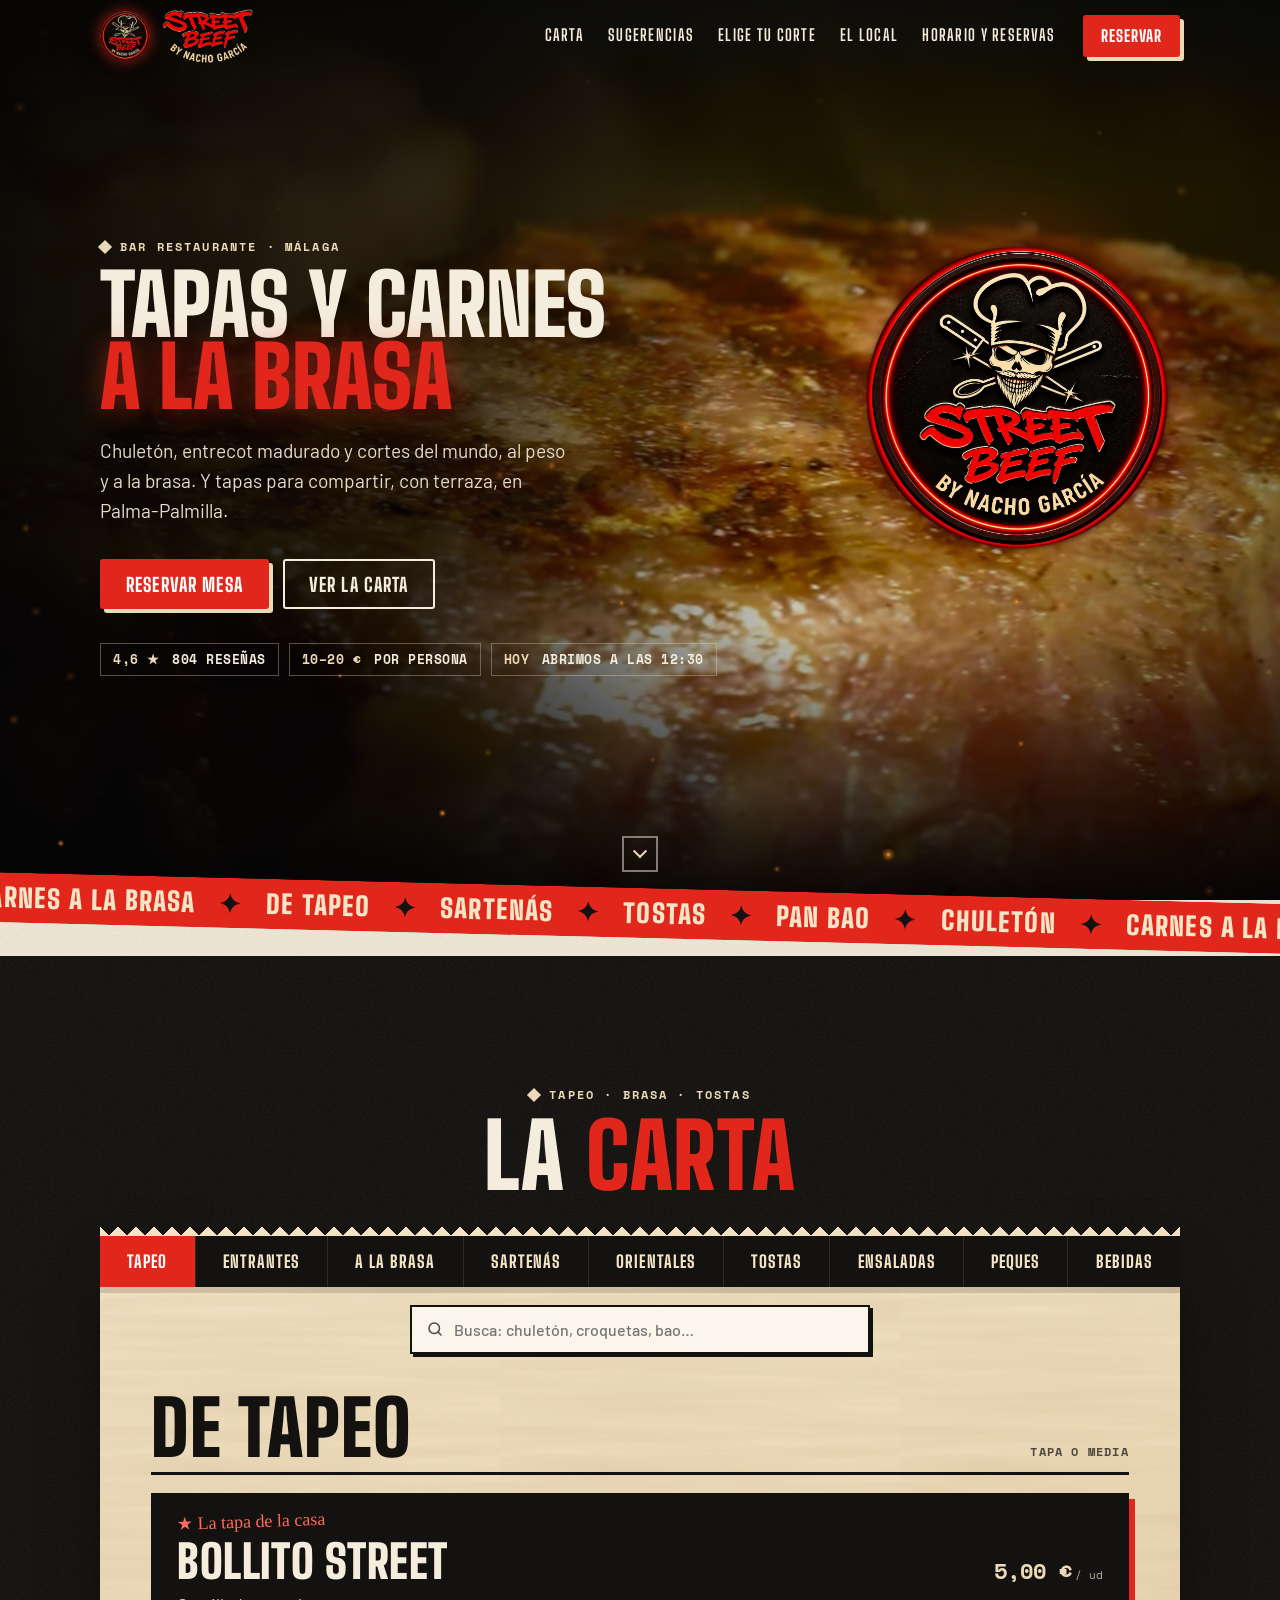
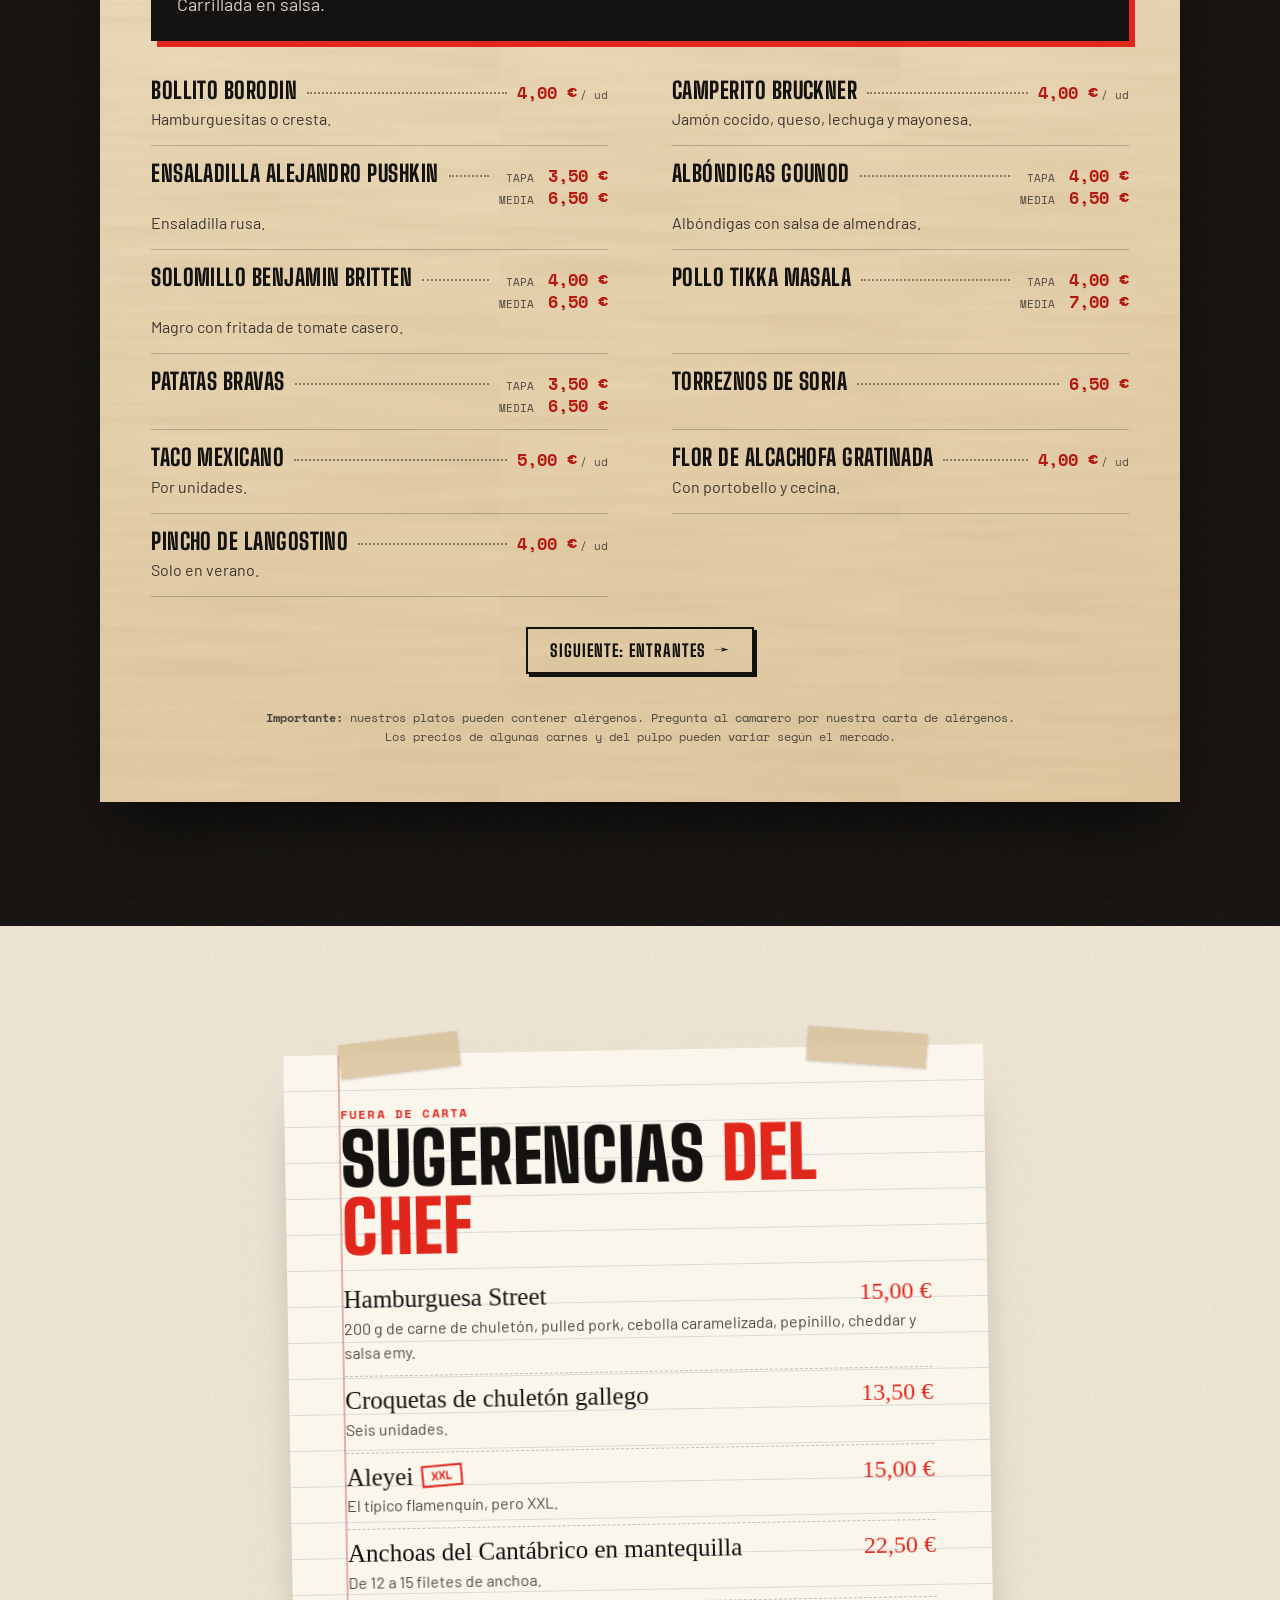
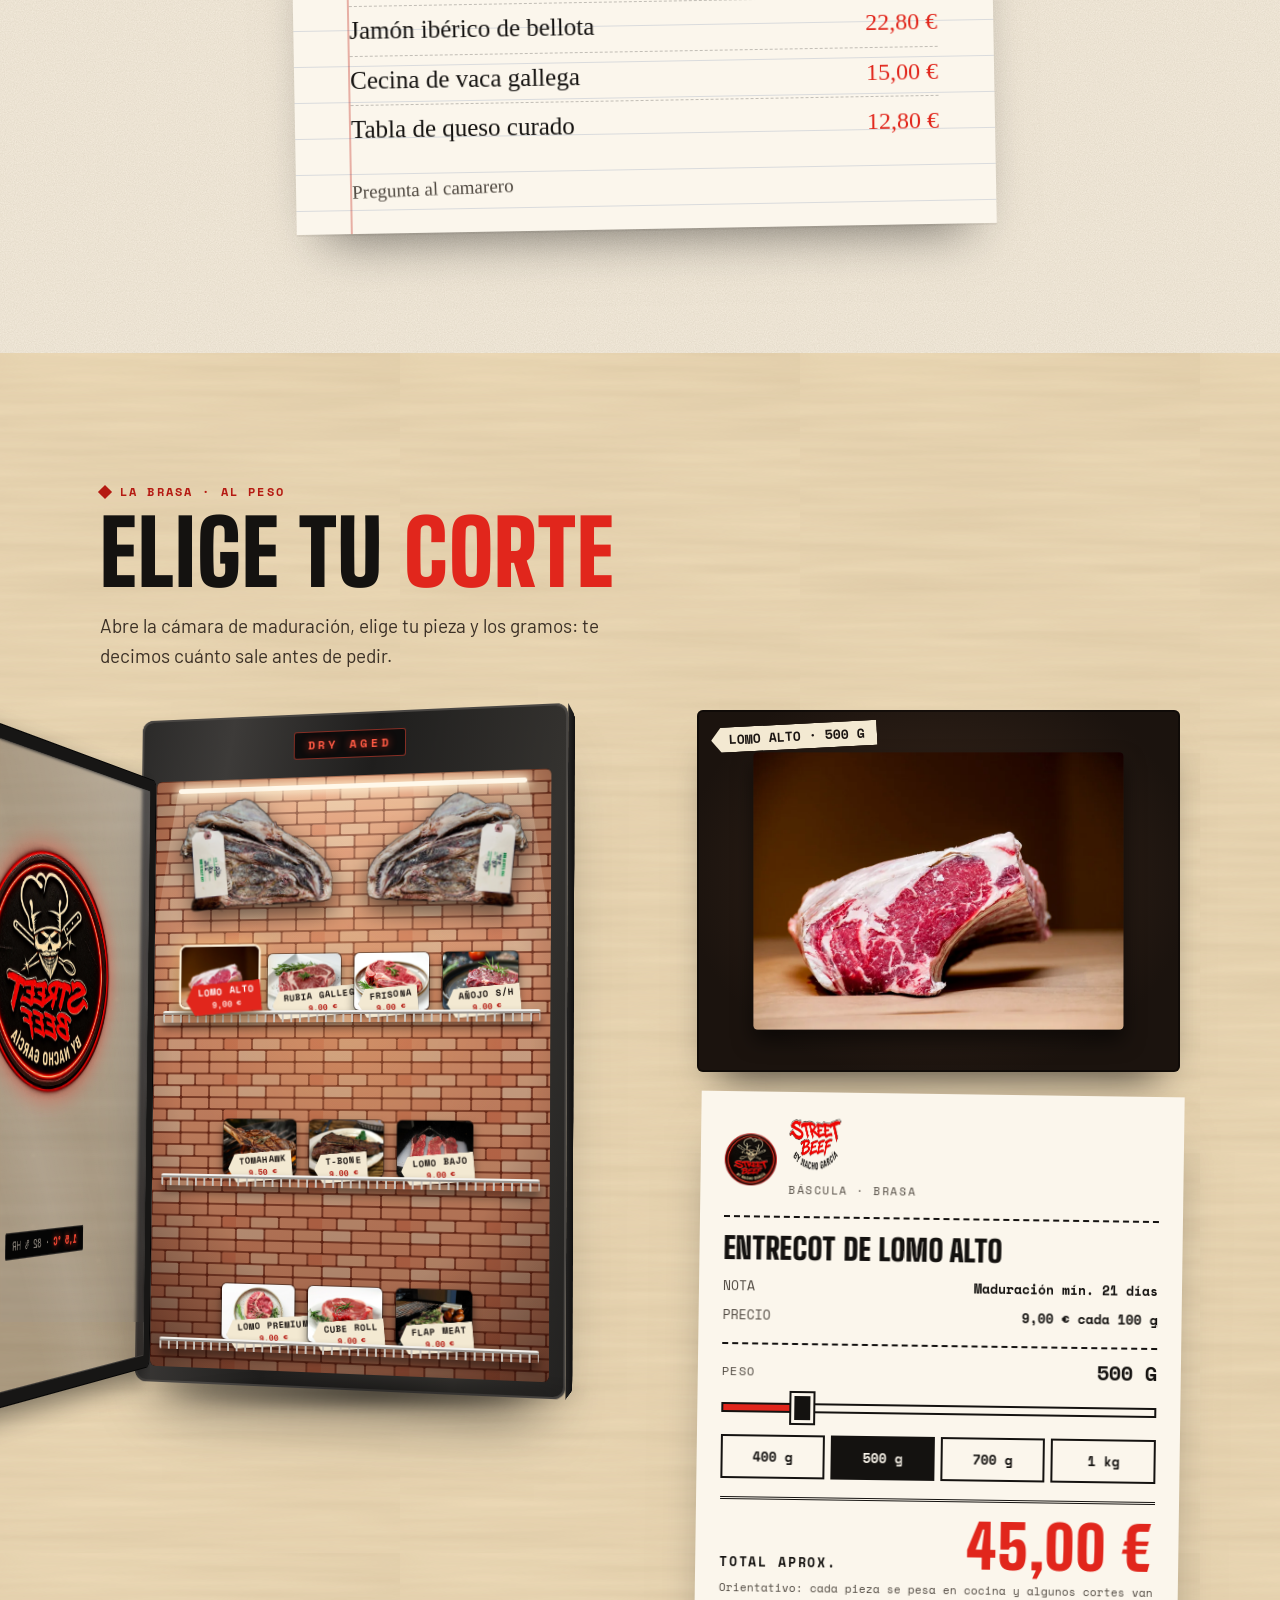
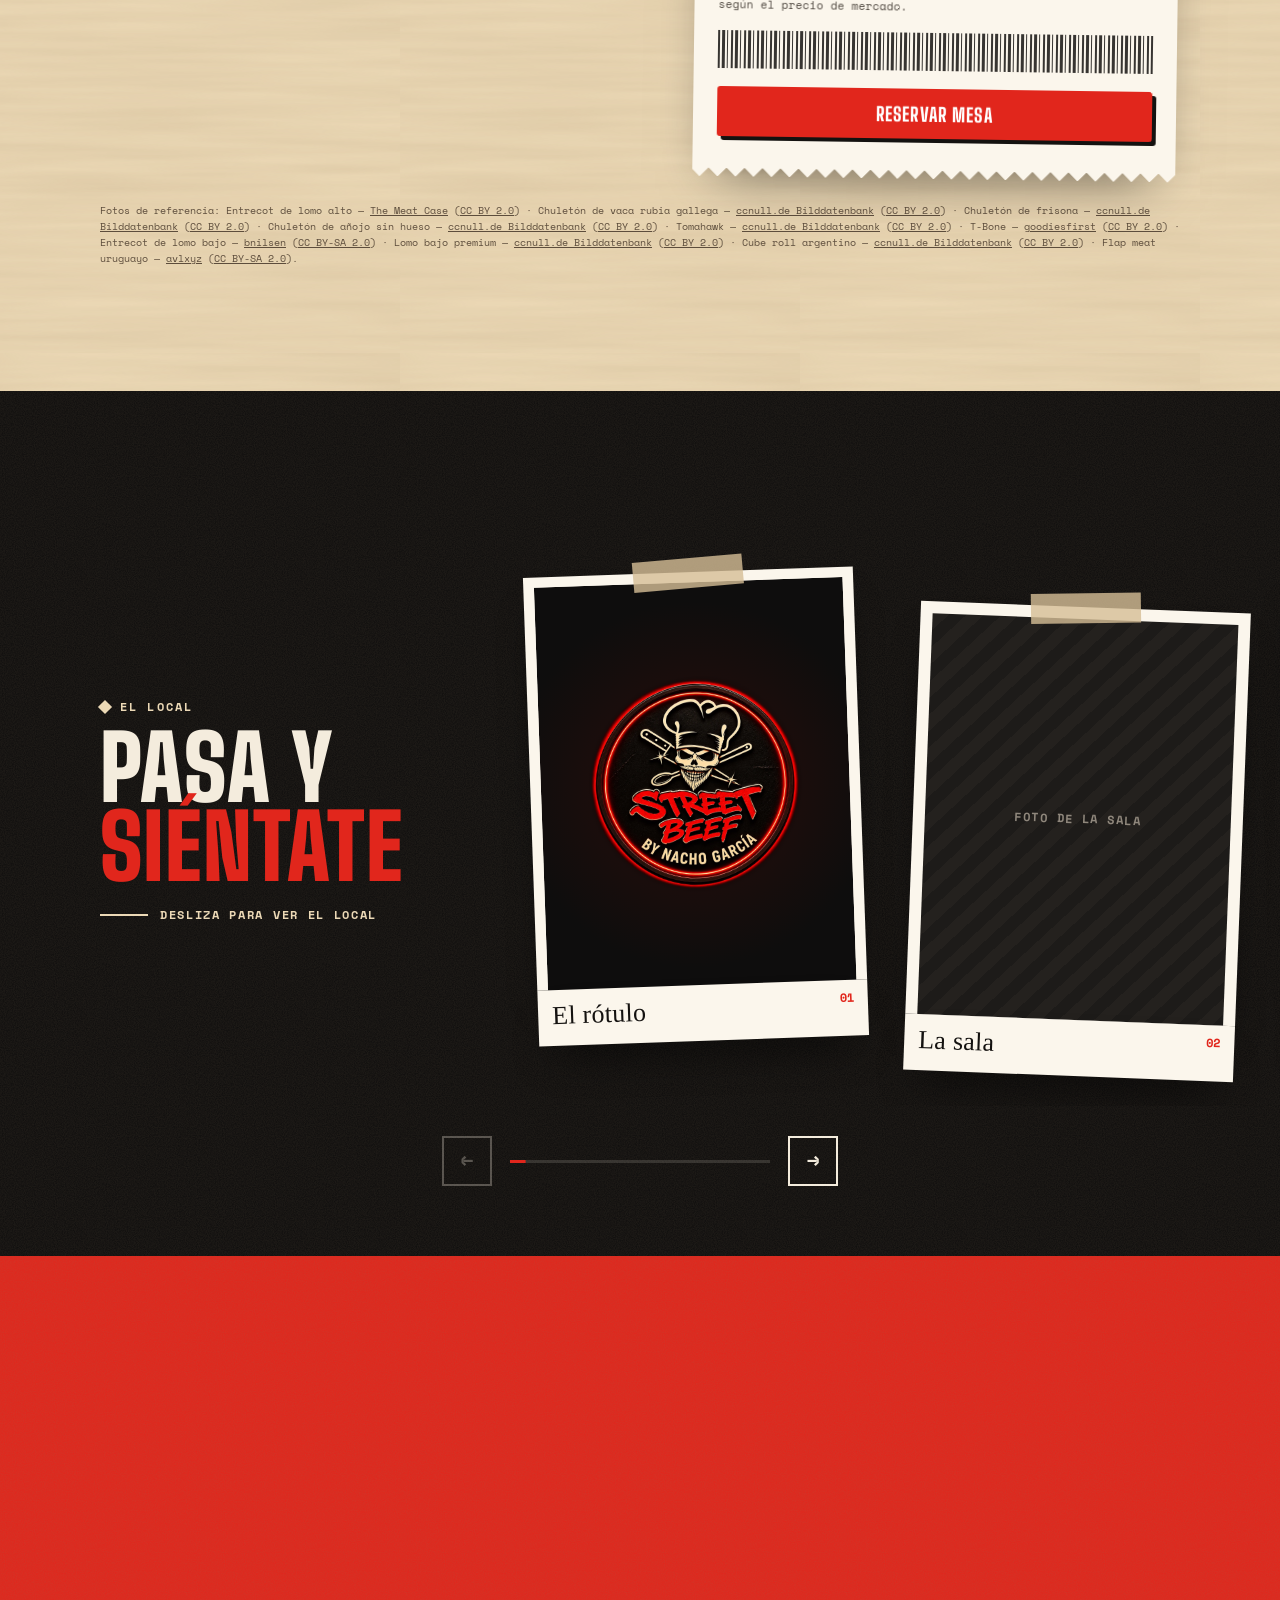
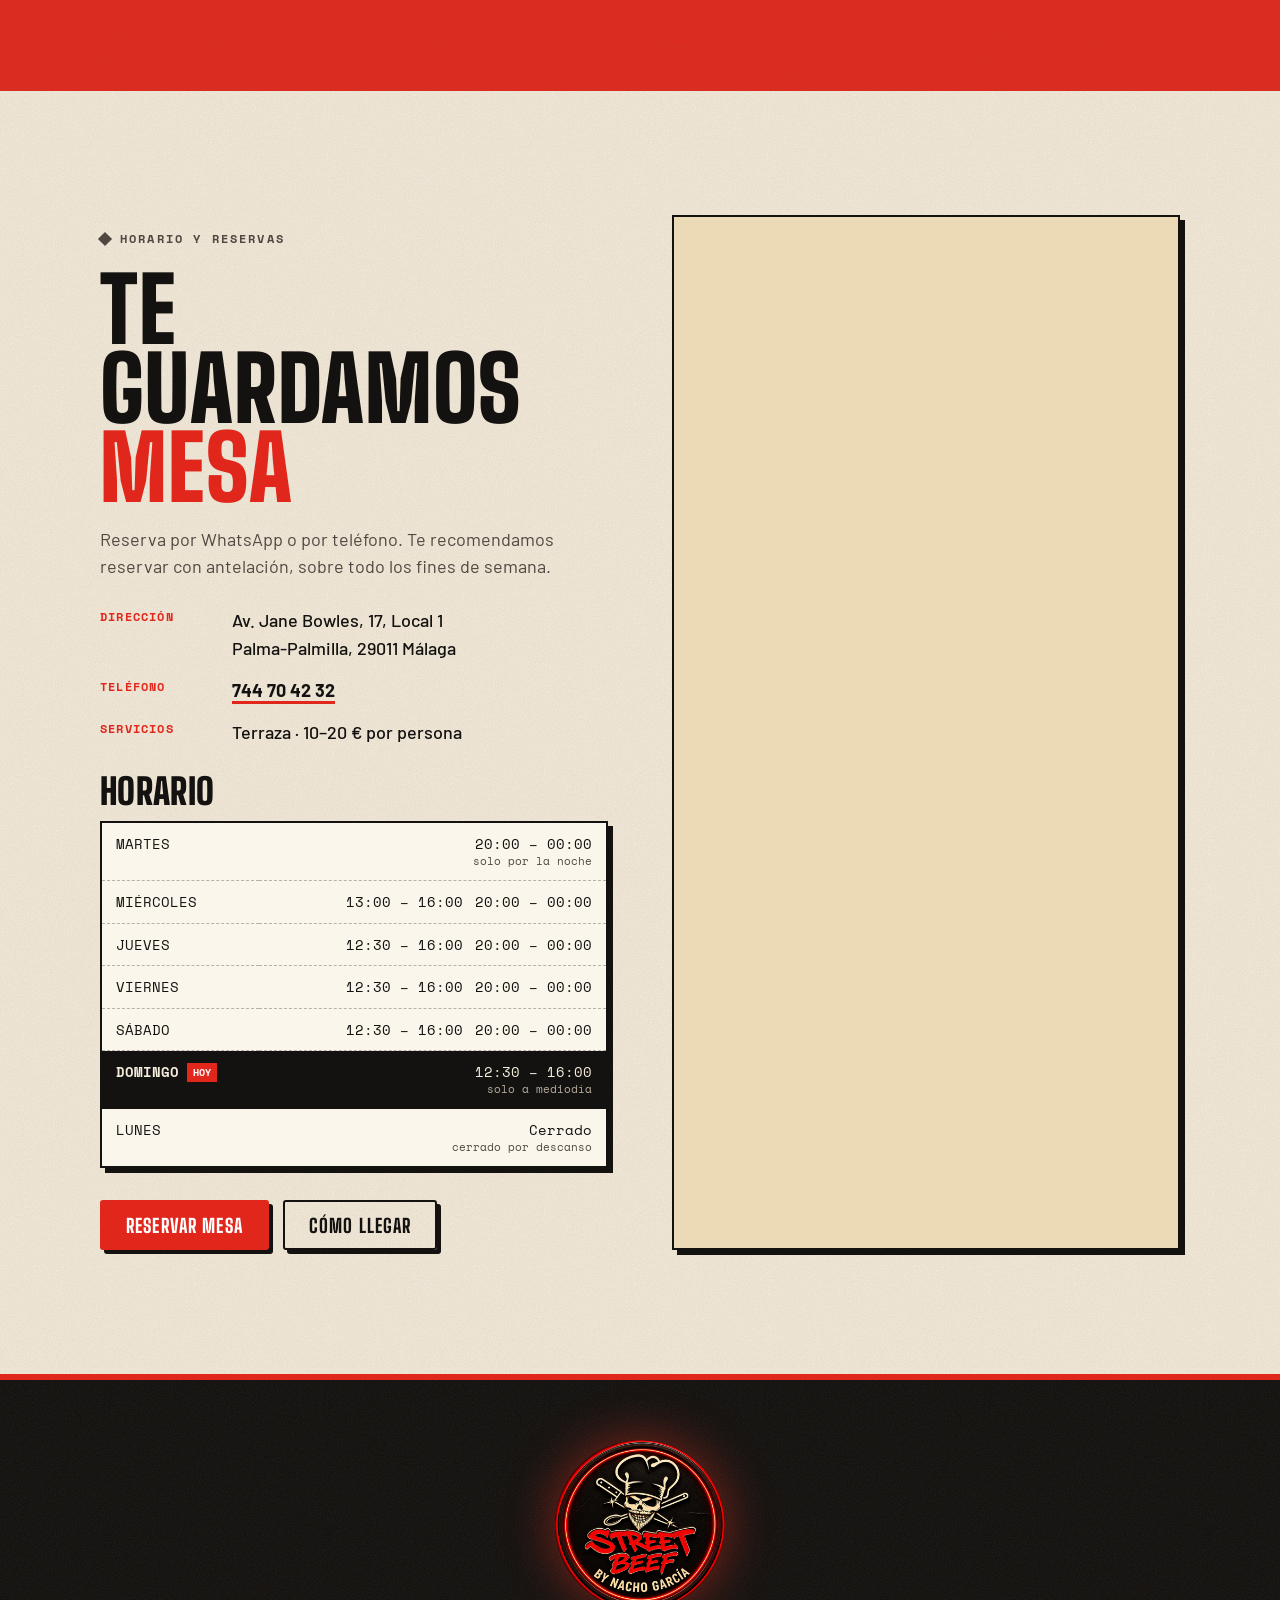
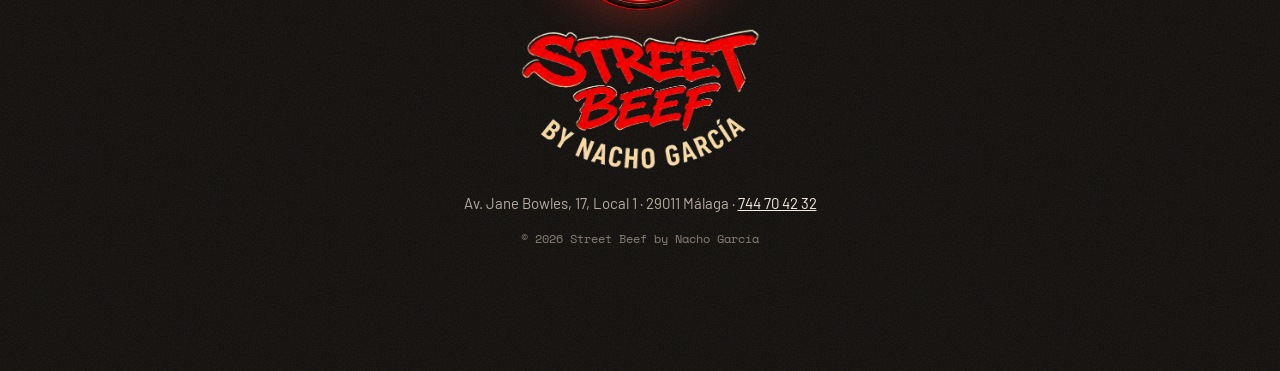
==== commit fdab056b: "Portada profesional: vídeo de carne en la parrilla a pantalla completa, textos y logo encima Co-Auth" ====
--- a/street-beef/index.html
+++ b/street-beef/index.html
@@ -902,26 +902,20 @@
 
     <!-- ============ PORTADA ============ -->
     <section class="hero">
+      <!-- Vídeo de fondo: carne en la parrilla (Coverr, licencia libre de uso comercial) -->
+      <div class="hero__media" aria-hidden="true">
+        <video class="hero__video" id="heroVideo" autoplay muted loop playsinline preload="auto" poster="video/parrilla.jpg">
+          <source src="video/parrilla.webm" type="video/webm">
+          <source src="video/parrilla.mp4" type="video/mp4">
+        </video>
+      </div>
       <canvas class="embers" id="embers" aria-hidden="true"></canvas>
-      <!-- Fondo: pared de ladrillo iluminada, guirnalda de bombillas y humo de la parrilla -->
-      <div class="wall" aria-hidden="true"></div>
-      <div class="garland" aria-hidden="true">
-        <svg class="garland__wire" viewBox="0 0 300 100" preserveAspectRatio="none"><path d="M-10 0 Q 45 120 100 0 Q 150 120 200 0 Q 255 120 310 0"/></svg>
-        <span class="bulb" style="--x:6.7%; --y:0.64; --d:0.00s"><i></i></span>
-        <span class="bulb" style="--x:16.7%; --y:1.00; --d:0.37s"><i></i></span>
-        <span class="bulb" style="--x:26.7%; --y:0.64; --d:0.74s"><i></i></span>
-        <span class="bulb" style="--x:40.0%; --y:0.64; --d:1.11s"><i></i></span>
-        <span class="bulb" style="--x:50.0%; --y:1.00; --d:1.48s"><i></i></span>
-        <span class="bulb" style="--x:60.0%; --y:0.64; --d:0.25s"><i></i></span>
-        <span class="bulb" style="--x:73.3%; --y:0.64; --d:0.62s"><i></i></span>
-        <span class="bulb" style="--x:83.3%; --y:1.00; --d:0.99s"><i></i></span>
-        <span class="bulb" style="--x:93.3%; --y:0.64; --d:1.36s"><i></i></span>
-      </div>
-      <div class="smoke" aria-hidden="true"><span></span><span></span><span></span><span></span><span></span><span></span></div>
+
       <div class="hero__inner">
         <div class="hero__content">
           <p class="kicker kicker--light">Bar restaurante · Málaga</p>
           <h1 class="hero__title">Tapas y carnes <em>a la brasa</em></h1>
+          <p class="hero__lead">Chuletón, entrecot madurado y cortes del mundo, al peso y a la brasa. Y tapas para compartir, con terraza, en Palma-Palmilla.</p>
           <div class="hero__actions">
             <a class="btn btn--gold" href="tel:+34744704232" data-reserve>Reservar mesa</a>
             <a class="btn btn--ghost" href="#carta">Ver la carta</a>
@@ -929,143 +923,20 @@
           <ul class="hero__facts" aria-label="Datos rápidos">
             <li><strong>4,6 <span class="star" aria-hidden="true">★</span></strong> 804 reseñas</li>
             <li><strong>10–20 €</strong> por persona</li>
-            <li><strong>Terraza</strong></li>
             <li class="today-status" id="todayStatus"><strong>Hoy</strong> <span>…</span></li>
           </ul>
         </div>
 
-        <!-- Escena 3D: el rótulo de neón -->
+        <!-- El rótulo de la casa -->
         <div class="scene" id="scene" aria-hidden="true">
-          <div class="scene__layer scene__back" data-depth="-0.6">
+          <div class="scene__layer scene__back" data-depth="-0.4">
             <div class="sign3d" id="sign3d">
               <div class="sign3d__glow"></div>
               <div class="sign3d__disc" id="disc">
-                <div class="sign3d__back"></div>
-                <img class="sign3d__face" src="img/rotulo-3d.webp" alt="" width="1200" height="1200" fetchpriority="high">
-                <div class="sign3d__shine"></div>
+                <img class="sign3d__face" src="img/rotulo-3d.webp" alt="" width="1280" height="1280" fetchpriority="high">
               </div>
             </div>
           </div>
-        </div>
-      </div>
-
-      <!-- Parrilla: llamas de fuego (se dibujan en js/hero3d.js) -->
-      <div class="grill-bed" aria-hidden="true">
-        <canvas class="grill-bed__fire" id="coals"></canvas>
-        <div class="grill-bed__grate"></div>
-      </div>
-
-      <!-- La Harley de la casa, con el logo en el depósito, cruza la portada -->
-      <div class="rider" aria-hidden="true">
-        <span class="rider__beam"></span>
-        <span class="rider__puff"></span><span class="rider__puff"></span><span class="rider__puff"></span>
-        <div class="rider__bob">
-<svg class="rider__svg" viewBox="0 0 1200 760" xmlns="http://www.w3.org/2000/svg">
-  <!-- Harley antigua (años 40, «panhead») dibujada al estilo del logo: crema, rojo y negro -->
-  <defs>
-    <linearGradient id="hb-red" x1="0" y1="0" x2="0" y2="1"><stop offset="0" stop-color="#ff4a33"/><stop offset=".55" stop-color="#e1261c"/><stop offset="1" stop-color="#8f140d"/></linearGradient>
-    <linearGradient id="hb-chrome" x1="0" y1="0" x2="0" y2="1"><stop offset="0" stop-color="#fff4dc"/><stop offset=".5" stop-color="#cdb894"/><stop offset="1" stop-color="#7d6d55"/></linearGradient>
-    <radialGradient id="hb-lamp" cx=".4" cy=".4" r=".7"><stop offset="0" stop-color="#fffbea"/><stop offset=".5" stop-color="#ffe4a8"/><stop offset="1" stop-color="#c9a66a"/></radialGradient>
-    <g id="hb-wheel">
-      <circle r="168" fill="#0e0d0d" stroke="#1c1a19" stroke-width="2"/>
-      <circle r="150" fill="none" stroke="#151312" stroke-width="34"/>
-      <circle r="132" fill="none" stroke="#ecd9b6" stroke-width="12"/>  <!-- banda blanca del neumático -->
-      <circle r="168" fill="none" stroke="#2a2624" stroke-width="3"/>
-      <circle r="112" fill="none" stroke="url(#hb-chrome)" stroke-width="8"/>
-      <g stroke="#cdb894" stroke-width="2.4">
-        <path d="M0-108L0 108M-108 0L108 0M-76-76L76 76M76-76L-76 76M-41-100L41 100M41-100L-41 100M-100-41L100 41M100-41L-100 41M-20-106L20 106M20-106L-20 106M-106-20L106 20M106-20L-106 20M-60-90L60 90M60-90L-60 90M-90-60L90 60M90-60L-90 60"/>
-      </g>
-      <circle r="30" fill="url(#hb-chrome)" stroke="#0e0d0d" stroke-width="4"/>
-      <circle r="10" fill="#0e0d0d"/>
-      <rect x="-5" y="-150" width="10" height="20" rx="3" fill="#e1261c"/>
-    </g>
-  </defs>
-
-  <!-- sombra en el suelo -->
-  
-
-  <!-- rueda trasera y delantera -->
-  <g class="hb-spin"><use href="#hb-wheel" x="300" y="560"/></g>
-  <g class="hb-spin"><use href="#hb-wheel" x="940" y="560"/></g>
-
-  <!-- guardabarros (rojos, con filete crema) -->
-  <path d="M118 548 A 186 186 0 0 1 470 452 L 488 470 A 168 168 0 0 0 140 560 Z" fill="url(#hb-red)" stroke="#0e0d0d" stroke-width="4"/>
-  <path d="M128 530 A 178 178 0 0 1 462 446" fill="none" stroke="#ecd9b6" stroke-width="3"/>
-  <path d="M790 470 A 184 184 0 0 1 1118 500 L 1100 516 A 166 166 0 0 0 806 488 Z" fill="url(#hb-red)" stroke="#0e0d0d" stroke-width="4"/>
-  <path d="M800 460 A 176 176 0 0 1 1108 488" fill="none" stroke="#ecd9b6" stroke-width="3"/>
-
-  <!-- cuadro -->
-  <g fill="none" stroke="#2e2a27" stroke-width="20" stroke-linecap="round" stroke-linejoin="round">
-    <path d="M300 560 L 450 372 L 812 318"/>        <!-- tubo trasero y tubo superior -->
-    <path d="M812 330 L 690 610 L 470 612 L 300 560"/> <!-- tubo bajo y cuna -->
-    <path d="M450 372 L 470 612"/>                  <!-- tubo del asiento -->
-  </g>
-  <g fill="none" stroke="#ecd9b6" stroke-opacity=".35" stroke-width="3" stroke-linecap="round">
-    <path d="M300 556 L 450 368 L 812 314"/><path d="M812 326 L 690 606 L 470 608"/>
-  </g>
-
-  <!-- transmisión primaria y cadena -->
-  <path d="M470 600 L 300 572" stroke="#cdb894" stroke-width="7" stroke-dasharray="10 5"/>
-  <ellipse cx="505" cy="560" rx="62" ry="52" fill="#1d1a18" stroke="url(#hb-chrome)" stroke-width="6"/>
-  <circle cx="505" cy="560" r="16" fill="url(#hb-chrome)"/>
-
-  <!-- motor V-twin -->
-  <g stroke="#0e0d0d" stroke-width="3">
-    <path d="M560 470 Q 625 440 690 470 L 702 560 Q 625 610 548 560 Z" fill="url(#hb-chrome)"/>   <!-- cárter -->
-    <circle cx="625" cy="530" r="34" fill="#cdb894"/>
-    <!-- cilindros con aletas -->
-    <g transform="rotate(-24 590 470)">
-      <rect x="560" y="360" width="62" height="112" rx="8" fill="#2a2624"/>
-      <g fill="#cdb894"><rect x="552" y="368" width="78" height="7" rx="3"/><rect x="552" y="384" width="78" height="7" rx="3"/><rect x="552" y="400" width="78" height="7" rx="3"/><rect x="552" y="416" width="78" height="7" rx="3"/><rect x="552" y="432" width="78" height="7" rx="3"/><rect x="552" y="448" width="78" height="7" rx="3"/></g>
-      <path d="M548 362 Q 591 320 634 362 Z" fill="url(#hb-chrome)"/>  <!-- tapa «panhead» -->
-    </g>
-    <g transform="rotate(24 660 470)">
-      <rect x="628" y="360" width="62" height="112" rx="8" fill="#2a2624"/>
-      <g fill="#cdb894"><rect x="620" y="368" width="78" height="7" rx="3"/><rect x="620" y="384" width="78" height="7" rx="3"/><rect x="620" y="400" width="78" height="7" rx="3"/><rect x="620" y="416" width="78" height="7" rx="3"/><rect x="620" y="432" width="78" height="7" rx="3"/><rect x="620" y="448" width="78" height="7" rx="3"/></g>
-      <path d="M616 362 Q 659 320 702 362 Z" fill="url(#hb-chrome)"/>
-    </g>
-    <!-- filtro de aire redondo -->
-    <circle cx="738" cy="470" r="30" fill="url(#hb-chrome)"/><circle cx="738" cy="470" r="12" fill="#2a2624"/>
-  </g>
-
-  <!-- escapes «fishtail» -->
-  <g fill="none" stroke="url(#hb-chrome)" stroke-width="16" stroke-linecap="round">
-    <path d="M560 470 C 520 520, 470 640, 360 650 L 160 650"/>
-    <path d="M700 462 C 770 500, 770 650, 640 668 L 210 668"/>
-  </g>
-  <path d="M160 650 L 120 640 L 118 662 Z M210 668 L 170 660 L 168 682 Z" fill="#cdb894" stroke="#0e0d0d" stroke-width="2"/>
-
-  <!-- depósito en lágrima (rojo, con raya crema) -->
-  <path d="M520 360 C 540 300, 640 282, 760 290 C 820 296, 832 326, 812 350 C 760 380, 600 392, 520 380 Z" fill="url(#hb-red)" stroke="#0e0d0d" stroke-width="5"/>
-  <path d="M548 352 C 600 320, 700 312, 790 322" fill="none" stroke="#ecd9b6" stroke-width="4"/>
-  <circle cx="668" cy="336" r="45" fill="#0e0d0d" stroke="#ecd9b6" stroke-width="3"/>
-  <image href="img/logo.png" x="625" y="293" width="86" height="86"/>
-  <circle cx="640" cy="292" r="9" fill="url(#hb-chrome)" stroke="#0e0d0d" stroke-width="2"/>  <!-- tapón -->
-
-  <!-- alforja de cuero con las letras del logo -->
-  <path d="M150 380 L 330 380 Q 344 380 344 394 L 338 470 Q 336 482 322 482 L 168 482 Q 152 482 150 468 Z" fill="#2a1a12" stroke="#0e0d0d" stroke-width="4"/>
-  <path d="M160 392 L 334 392" stroke="#5a3a26" stroke-width="3"/>
-  <image href="img/letras-claro.webp" x="178" y="398" width="138" height="81"/>
-  <!-- asiento solo con muelles -->
-  <path d="M380 330 C 400 300, 500 300, 530 324 C 520 344, 470 348, 420 346 C 396 345, 378 342, 380 330 Z" fill="#3a2418" stroke="#0e0d0d" stroke-width="4"/>
-  <path d="M398 322 C 440 312, 490 312, 520 324" fill="none" stroke="#7a5236" stroke-width="3"/>
-  <g fill="none" stroke="url(#hb-chrome)" stroke-width="5"><path d="M420 346 l -8 10 l 16 6 l -16 6 l 16 6 l -8 8"/><path d="M500 344 l -8 10 l 16 6 l -16 6 l 16 6 l -8 8"/></g>
-
-  <!-- horquilla «springer» -->
-  <g fill="none" stroke-linecap="round">
-    <path d="M820 300 L 940 560" stroke="#2e2a27" stroke-width="16"/>
-    <path d="M846 290 L 960 548" stroke="url(#hb-chrome)" stroke-width="9"/>
-    <path d="M846 290 l 6 14 l -14 6 l 18 4 l -14 6 l 18 4 l -14 6 l 16 6" stroke="#ecd9b6" stroke-width="4"/>
-  </g>
-  <!-- manillar -->
-  <path d="M818 268 C 790 230, 760 220, 720 226" fill="none" stroke="url(#hb-chrome)" stroke-width="10" stroke-linecap="round"/>
-  <path d="M736 224 L 700 228" stroke="#1d1a18" stroke-width="16" stroke-linecap="round"/>
-  <!-- faro -->
-  <circle cx="884" cy="276" r="40" fill="url(#hb-chrome)" stroke="#0e0d0d" stroke-width="4"/>
-  <circle cx="890" cy="276" r="30" fill="url(#hb-lamp)" stroke="#8a7656" stroke-width="3"/>
-  <!-- placa trasera y piloto -->
-  <rect x="96" y="470" width="20" height="40" rx="4" fill="#e1261c" stroke="#0e0d0d" stroke-width="3"/>
-</svg>
         </div>
       </div>
       <a class="hero__scroll" href="#carta" aria-label="Bajar a la carta"><span></span></a>
@@ -1382,5 +1253,11 @@
   <script src="js/reservas.js"></script>
   <script src="js/local.js"></script>
   <script src="js/hero3d.js"></script>
+  <script>
+    (function () {
+      var v = document.getElementById('heroVideo');
+      if (v && window.matchMedia('(prefers-reduced-motion: reduce)').matches) { v.removeAttribute('autoplay'); v.pause(); }
+    })();
+  </script>
 </body>
 </html>
--- a/street-beef/css/styles.css
+++ b/street-beef/css/styles.css
@@ -114,13 +114,19 @@
 /* ---------- Portada: pared oscura, rótulo encendido ---------- */
 .hero {
   position: relative; min-height: calc(var(--vh) * 100); isolation: isolate; overflow: hidden;
-  display: flex; align-items: center; padding: calc(var(--header-h) + 20px) 0 calc(var(--rh) + 40px); color: var(--bone);
-  background: #070606;
-}
+  display: flex; align-items: center; padding: calc(var(--header-h) + 32px) 0 96px; color: var(--bone); background: #070606;
+}
+.hero__media { position: absolute; inset: 0; z-index: -2; }
+.hero__video { width: 100%; height: 100%; object-fit: cover; object-position: 30% 60%; display: block; transform: scaleX(-1) scale(1.04); }   /* volteado: la pieza enfocada queda a la derecha */
+.hero__media::after { content: ""; position: absolute; inset: 0;   /* oscurece el vídeo para que se lea el texto */
+  background:
+    linear-gradient(90deg, rgba(6,5,5,.94) 0%, rgba(6,5,5,.78) 34%, rgba(6,5,5,.18) 62%, rgba(6,5,5,.1) 100%),
+    linear-gradient(180deg, rgba(6,5,5,.75) 0%, transparent 22%, transparent 70%, rgba(6,5,5,.95) 100%); }
+.hero__lead { max-width: 470px; margin: 22px 0 0; font-size: clamp(17px, 1.5vw, 20px); line-height: 1.55; color: #e6dccb; }
 .hero__inner {
-  --w: min(44vw, calc(var(--vh) * 58), 640px);
+  --w: min(26vw, calc(var(--vh) * 36), 380px);
   width: 100%; max-width: var(--container); margin: 0 auto; padding: 0 var(--gutter);
-  display: grid; grid-template-columns: 1fr auto; align-items: center; gap: clamp(20px, 4vw, 56px);
+  display: grid; grid-template-columns: 1fr auto; align-items: start; gap: clamp(20px, 4vw, 56px);
 }
 .hero__content { position: relative; z-index: 1; }
 .hero__title { font-size: clamp(46px, min(6.6vw, calc(var(--vh) * 11)), 108px); line-height: .86; letter-spacing: 0; }
@@ -140,60 +146,10 @@
 .today-status.is-closed strong { color: #ff7b6b; }
 .embers { position: absolute; inset: 0; width: 100%; height: 100%; z-index: -1; pointer-events: none; }
 
-/* Pared de ladrillo: solo se ve donde le da la luz (el neón y el fuego) */
-.wall { position: absolute; inset: 0; z-index: -3; pointer-events: none;
-  background: url("data:image/svg+xml,%3Csvg xmlns='http://www.w3.org/2000/svg' width='480' height='138'%3E%3Cfilter id='n'%3E%3CfeTurbulence type='fractalNoise' baseFrequency='.55' numOctaves='3' stitchTiles='stitch'/%3E%3CfeColorMatrix values='0 0 0 0 0  0 0 0 0 0  0 0 0 0 0  0 0 0 .45 0'/%3E%3CfeComposite in2='SourceGraphic' operator='in'/%3E%3C/filter%3E%3Crect width='480' height='138' fill='%231a110e'/%3E%3Crect x='2' y='2' width='115' height='41' rx='2' fill='%2393533a'/%3E%3Crect x='122' y='2' width='115' height='41' rx='2' fill='%23763f2c'/%3E%3Crect x='242' y='2' width='115' height='41' rx='2' fill='%236b3826'/%3E%3Crect x='362' y='2' width='115' height='41' rx='2' fill='%239c5b40'/%3E%3Crect x='-58' y='48' width='115' height='41' rx='2' fill='%23874a33'/%3E%3Crect x='422' y='48' width='115' height='41' rx='2' fill='%23874a33'/%3E%3Crect x='62' y='48' width='115' height='41' rx='2' fill='%23874a33'/%3E%3Crect x='182' y='48' width='115' height='41' rx='2' fill='%237a4330'/%3E%3Crect x='302' y='48' width='115' height='41' rx='2' fill='%23804634'/%3E%3Crect x='422' y='48' width='115' height='41' rx='2' fill='%23874a33'/%3E%3Crect x='2' y='94' width='115' height='41' rx='2' fill='%2393533a'/%3E%3Crect x='122' y='94' width='115' height='41' rx='2' fill='%23804634'/%3E%3Crect x='242' y='94' width='115' height='41' rx='2' fill='%23874a33'/%3E%3Crect x='362' y='94' width='115' height='41' rx='2' fill='%23804634'/%3E%3Crect width='480' height='138' fill='%23000' filter='url(%23n)'/%3E%3C/svg%3E") center / 480px 138px repeat;
-  -webkit-mask: radial-gradient(ellipse 42% 62% at 74% 44%, #000 0%, rgba(0,0,0,.6) 55%, transparent 100%),
-                radial-gradient(ellipse 80% 42% at 50% 100%, #000 0%, rgba(0,0,0,.4) 55%, transparent 100%),
-                radial-gradient(ellipse 60% 26% at 50% 0%, rgba(0,0,0,.7), transparent 100%),
-                linear-gradient(rgba(0,0,0,.2), rgba(0,0,0,.2));
-          mask: radial-gradient(ellipse 42% 62% at 74% 44%, #000 0%, rgba(0,0,0,.6) 55%, transparent 100%),
-                radial-gradient(ellipse 80% 42% at 50% 100%, #000 0%, rgba(0,0,0,.4) 55%, transparent 100%),
-                radial-gradient(ellipse 60% 26% at 50% 0%, rgba(0,0,0,.7), transparent 100%),
-                linear-gradient(rgba(0,0,0,.2), rgba(0,0,0,.2));
-}
-.wall { filter: brightness(.62) saturate(.9); }
-.wall::before { content: ""; position: absolute; inset: 0; z-index: 1;   /* sombra detrás de los textos y viñeta */
-  background:
-    linear-gradient(90deg, rgba(5,4,4,.82) 0%, rgba(5,4,4,.55) 32%, transparent 55%),
-    radial-gradient(ellipse 110% 95% at 60% 45%, transparent 55%, rgba(0,0,0,.7) 100%); }
-.wall::after { content: ""; position: absolute; inset: 0;   /* color de las luces sobre los ladrillos */
-  background:
-    radial-gradient(ellipse 30% 46% at 74% 44%, rgba(255,30,20,.38), transparent 70%),
-    radial-gradient(ellipse 70% 38% at 50% 100%, rgba(255,120,30,.35), transparent 70%),
-    radial-gradient(ellipse 50% 22% at 50% 0%, rgba(255,190,110,.18), transparent 70%);
-  mix-blend-mode: color-dodge; }
-
-/* Guirnalda de bombillas antiguas bajo la cabecera */
-.garland { position: absolute; left: 0; right: 0; top: var(--header-h); height: 56px; z-index: 0; pointer-events: none; }
-.garland__wire { position: absolute; inset: 0; width: 100%; height: 100%; overflow: visible; }
-.garland__wire path { fill: none; stroke: #3a312b; stroke-width: 2px; vector-effect: non-scaling-stroke; }
-.bulb { position: absolute; left: var(--x); top: calc(var(--y) * 48px); width: 16px; height: 34px; margin-left: -8px;
-  transform-origin: 50% 0; animation: sway 3.6s ease-in-out var(--d) infinite alternate; }
-.bulb::before { content: ""; position: absolute; left: 5px; top: 0; width: 6px; height: 9px; background: #2a2420; border-radius: 1px; }  /* casquillo */
-.bulb i { position: absolute; left: 0; top: 8px; width: 16px; height: 22px; border-radius: 50% 50% 48% 48% / 40% 40% 60% 60%;
-  background: radial-gradient(circle at 50% 55%, #fff6d8 0 12%, #ffcf7a 30%, rgba(255,160,60,.55) 60%, rgba(255,140,40,.2) 100%);
-  box-shadow: 0 0 14px 4px rgba(255,180,80,.55), 0 0 46px 14px rgba(255,150,60,.22);
-  animation: filament 5s steps(1) var(--d) infinite; }
-@keyframes sway { from { transform: rotate(-4deg); } to { transform: rotate(4deg); } }
-@keyframes filament { 0%, 70%, 74%, 100% { opacity: 1; } 72% { opacity: .55; } }
-
-/* Humo que sube de la parrilla */
-.smoke { position: absolute; left: 0; right: 0; bottom: 0; height: 75%; z-index: -1; pointer-events: none; overflow: hidden; }
-.smoke span { position: absolute; bottom: -10%; width: 26vw; aspect-ratio: 1; border-radius: 50%;
-  background: radial-gradient(circle, rgba(150,140,130,.16), rgba(120,110,100,.06) 45%, transparent 70%);
-  filter: blur(18px); animation: smoke 16s linear infinite; opacity: 0; }
-.smoke span:nth-child(1) { left: 2%; animation-delay: 0s; }
-.smoke span:nth-child(2) { left: 18%; animation-delay: -5s; }
-.smoke span:nth-child(3) { left: 36%; animation-delay: -10s; }
-.smoke span:nth-child(4) { left: 52%; animation-delay: -2.5s; }
-.smoke span:nth-child(5) { left: 68%; animation-delay: -7.5s; }
-.smoke span:nth-child(6) { left: 82%; animation-delay: -12.5s; }
-@keyframes smoke { 0% { transform: translate(0, 0) scale(.6); opacity: 0; } 15% { opacity: 1; } 100% { transform: translate(6vw, -90%) scale(1.5); opacity: 0; } }
 
 .scene { position: relative; width: var(--w); height: var(--w); perspective: 1400px; touch-action: pan-y; }
 .scene__layer { position: absolute; inset: 0; display: flex; align-items: center; justify-content: center; transform: translate(var(--px, 0px), var(--py, 0px)); pointer-events: none; }
-.scene__back { --d: calc(var(--w) * .96); }
+.scene__back { --d: var(--w); }
 .scene__floor { display: none; }
 .sign3d { position: relative; width: var(--d); height: var(--d); perspective: 1600px; }
 .sign3d__glow {
@@ -224,38 +180,8 @@
 }
 @keyframes glowPulse { 50% { opacity: .7; transform: scale(.97); } }
 
-/* Parrilla al pie de la portada: llamas que salen del carbón */
-.grill-bed { position: absolute; left: 0; right: 0; bottom: 0; height: calc(var(--rh) + 150px); z-index: 0; pointer-events: none; }
-.grill-bed__fire { position: absolute; left: 0; right: 0; bottom: 22px; width: 100%; height: calc(100% - 22px); }
-.grill-bed__grate {   /* cuerpo de hierro de la parrilla */
-  position: absolute; left: 0; right: 0; bottom: 0; height: 30px;
-  background:
-    linear-gradient(180deg, #ff8a3d 0 1px, #5a463c 1px 4px, #1a1412 4px 9px, #0b0908 9px),
-    #0b0908;
-  box-shadow: 0 -6px 18px rgba(255,110,30,.45);
-}
-
-/* La Harley cruza la portada de izquierda a derecha, delante del fuego */
-.hero { --rw: clamp(230px, 25vw, 360px); --rh: calc(var(--rw) * .633); }
-.rider { position: absolute; left: 0; bottom: 14px; z-index: 1; width: var(--rw); aspect-ratio: 1200 / 760; pointer-events: none;
-  transform: translateX(-110%); animation: ride 12s linear infinite; }
-@keyframes ride { 0% { transform: translateX(-110%); } 72% { transform: translateX(100vw); } 100% { transform: translateX(100vw); } }
-.rider__bob { position: absolute; inset: 0; animation: bob .32s ease-in-out infinite alternate; transform-origin: 50% 100%; }
-@keyframes bob { from { transform: translateY(0) rotate(0); } to { transform: translateY(-2px) rotate(-.4deg); } }
-.rider__svg { width: 100%; height: 100%; display: block; overflow: visible; filter: drop-shadow(0 0 2px rgba(0,0,0,.9)) drop-shadow(0 8px 14px rgba(0,0,0,.7)); }
-.hb-spin { transform-box: fill-box; transform-origin: center; animation: spin .45s linear infinite; }
-@keyframes spin { to { transform: rotate(360deg); } }
-.rider__beam { position: absolute; left: 76%; top: 26%; width: 70%; height: 30%; opacity: .7;
-  background: linear-gradient(90deg, rgba(255,232,170,.55), rgba(255,210,130,.12) 55%, transparent 85%);
-  clip-path: polygon(0 40%, 100% 0, 100% 100%, 0 56%); filter: blur(5px); mix-blend-mode: screen; }
-.rider__puff { position: absolute; left: 6%; bottom: 10%; width: 16%; aspect-ratio: 1; border-radius: 50%;
-  background: radial-gradient(circle, rgba(200,190,180,.5), rgba(120,110,100,.2) 55%, transparent 72%);
-  animation: puff 1.1s ease-out infinite; opacity: 0; }
-.rider__puff:nth-child(3) { animation-delay: .36s; }
-.rider__puff:nth-child(4) { animation-delay: .72s; }
-@keyframes puff { 0% { opacity: .9; transform: translate(0, 0) scale(.3); } 100% { opacity: 0; transform: translate(-160%, -60%) scale(1.6); } }
-
-.hero__scroll { display: none !important;
+
+.hero__scroll {
   position: absolute; left: 50%; bottom: 28px; margin-left: -18px; width: 36px; height: 36px;
   border: 2px solid rgba(239,233,223,.5); display: grid; place-items: center;
 }
@@ -686,15 +612,10 @@
 }
 
 @media (max-width: 700px) {
-  .hero { padding: calc(var(--header-h) + 10px) 0 calc(var(--rh) + 96px); align-items: flex-start; }
-  .rider { bottom: 76px; }
-  .grill-bed { bottom: 62px; }
-  .hero__inner { --w: min(84vw, calc(var(--vh) * 42), 400px); grid-template-columns: 1fr; gap: 18px; }
+  .hero { padding: calc(var(--header-h) + 18px) 0 110px; align-items: flex-start; }
+  .hero__media::after { background: linear-gradient(180deg, rgba(6,5,5,.55) 0%, rgba(6,5,5,.35) 30%, rgba(6,5,5,.85) 60%, rgba(6,5,5,.96) 100%); }
+  .hero__inner { --w: min(62vw, calc(var(--vh) * 34), 300px); grid-template-columns: 1fr; gap: 18px; }
   .hero__inner .scene { justify-self: center; order: -1; }
-  .garland { height: 40px; }
-  .bulb { top: calc(var(--y) * 32px); transform: scale(.8); }
-  .wall { -webkit-mask: none; mask: none; opacity: .35; }
-  .hero { --rw: 200px; }
   .hero__scroll { display: none; }
   .hero__actions .btn { flex: 1; padding-inline: 12px; font-size: 18px; white-space: nowrap; }
   .sheet { padding-inline: 16px; }
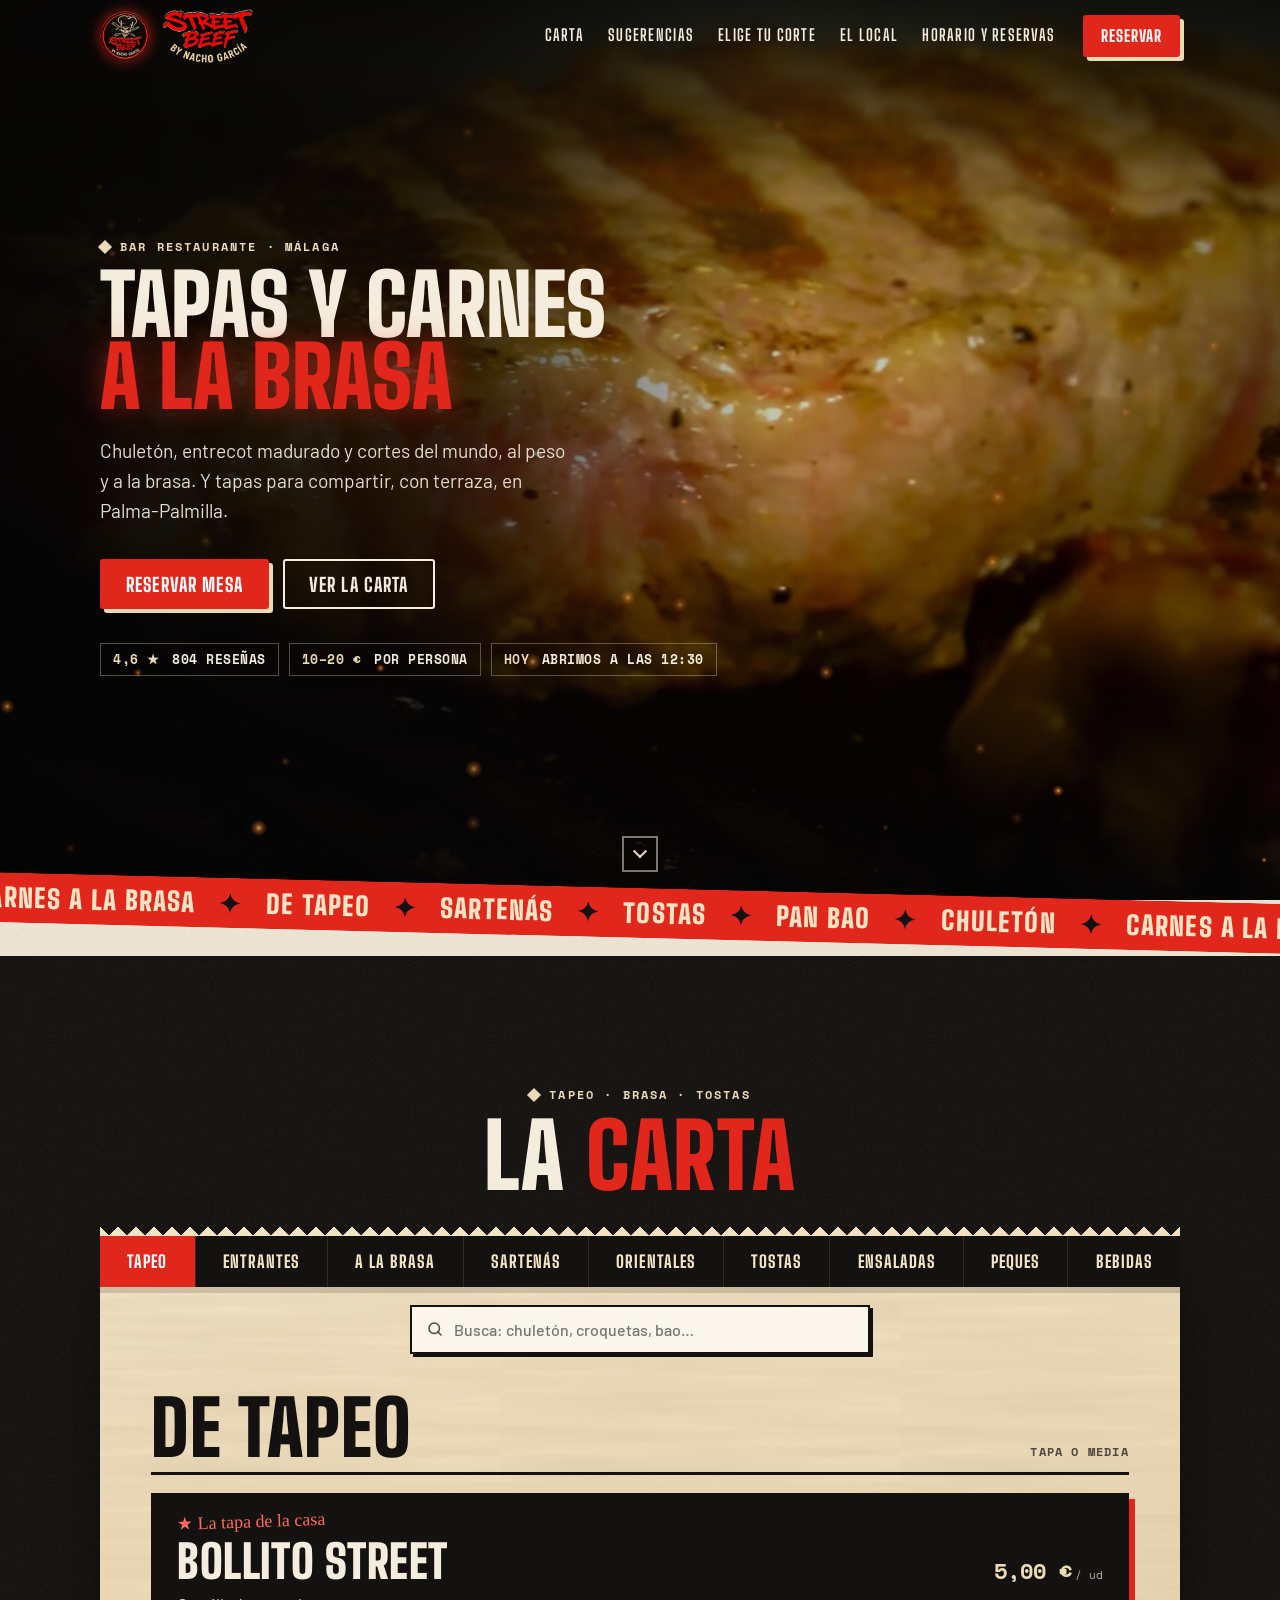
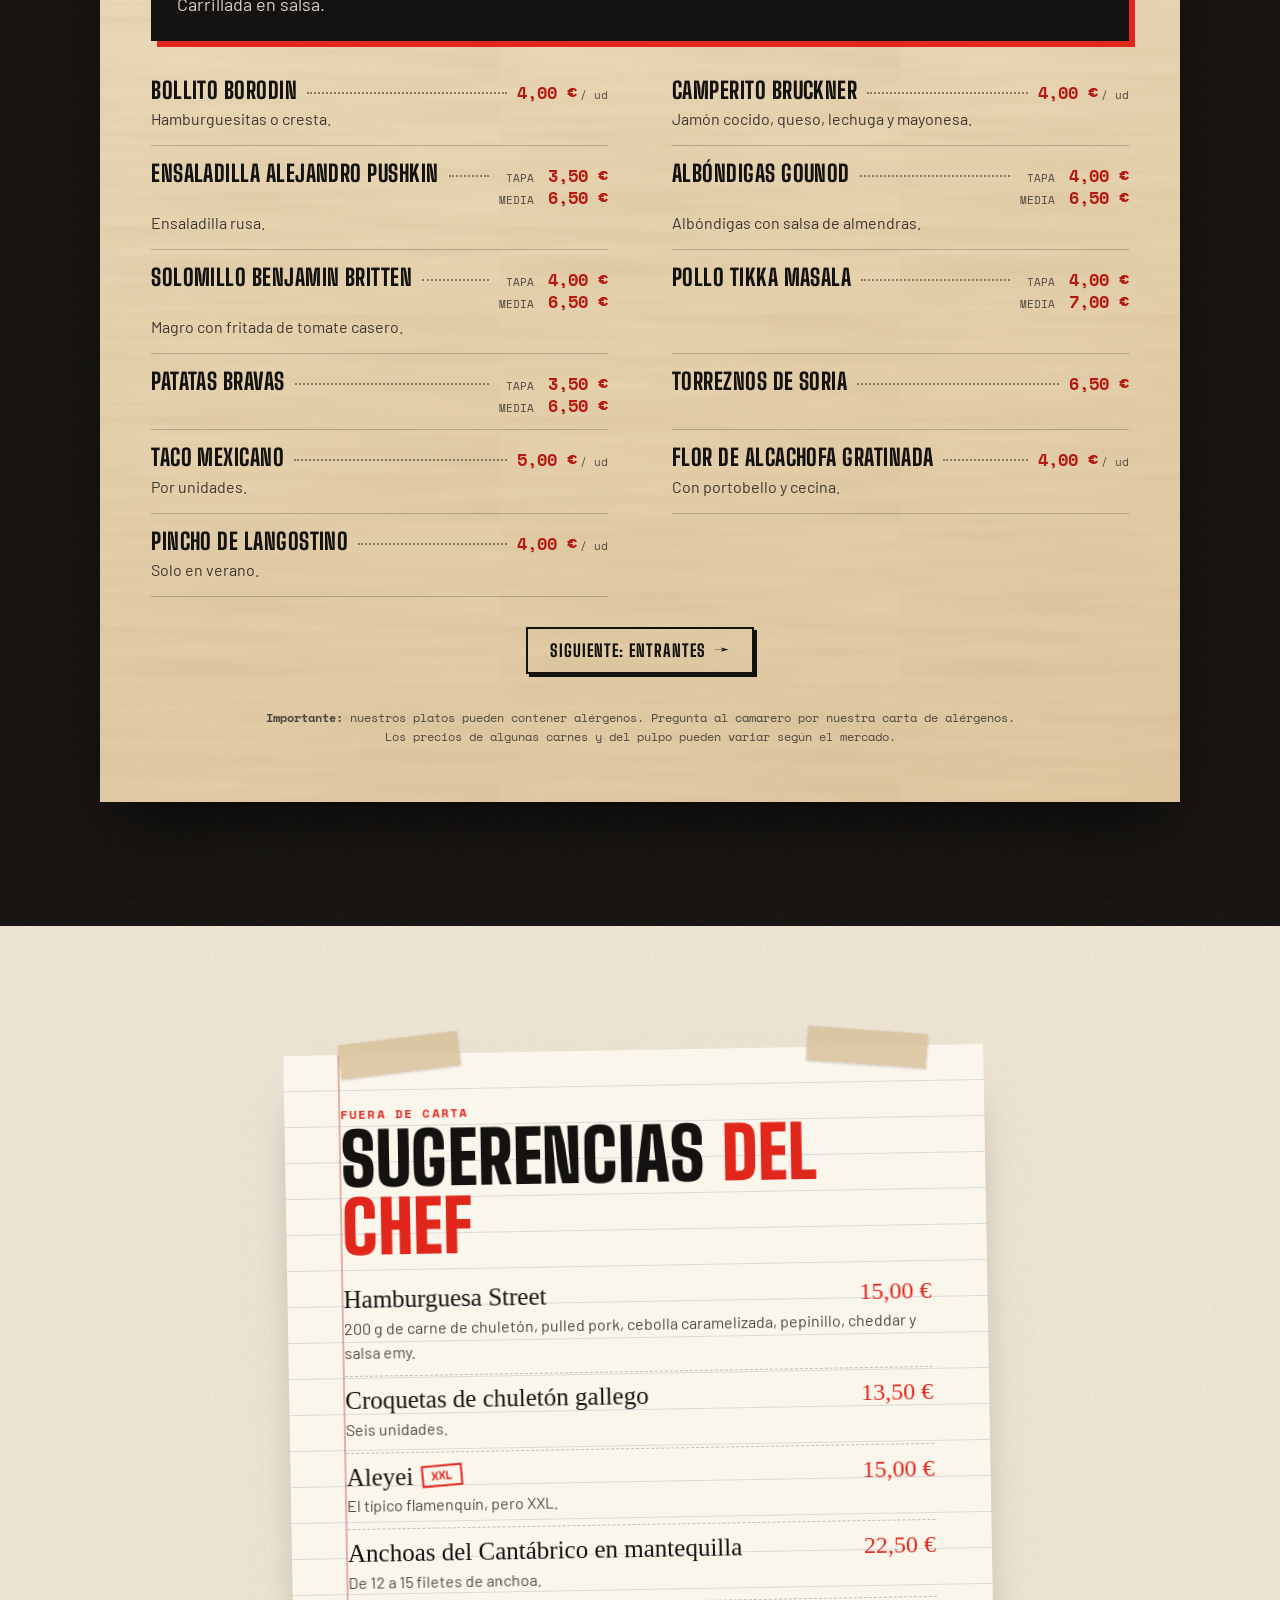
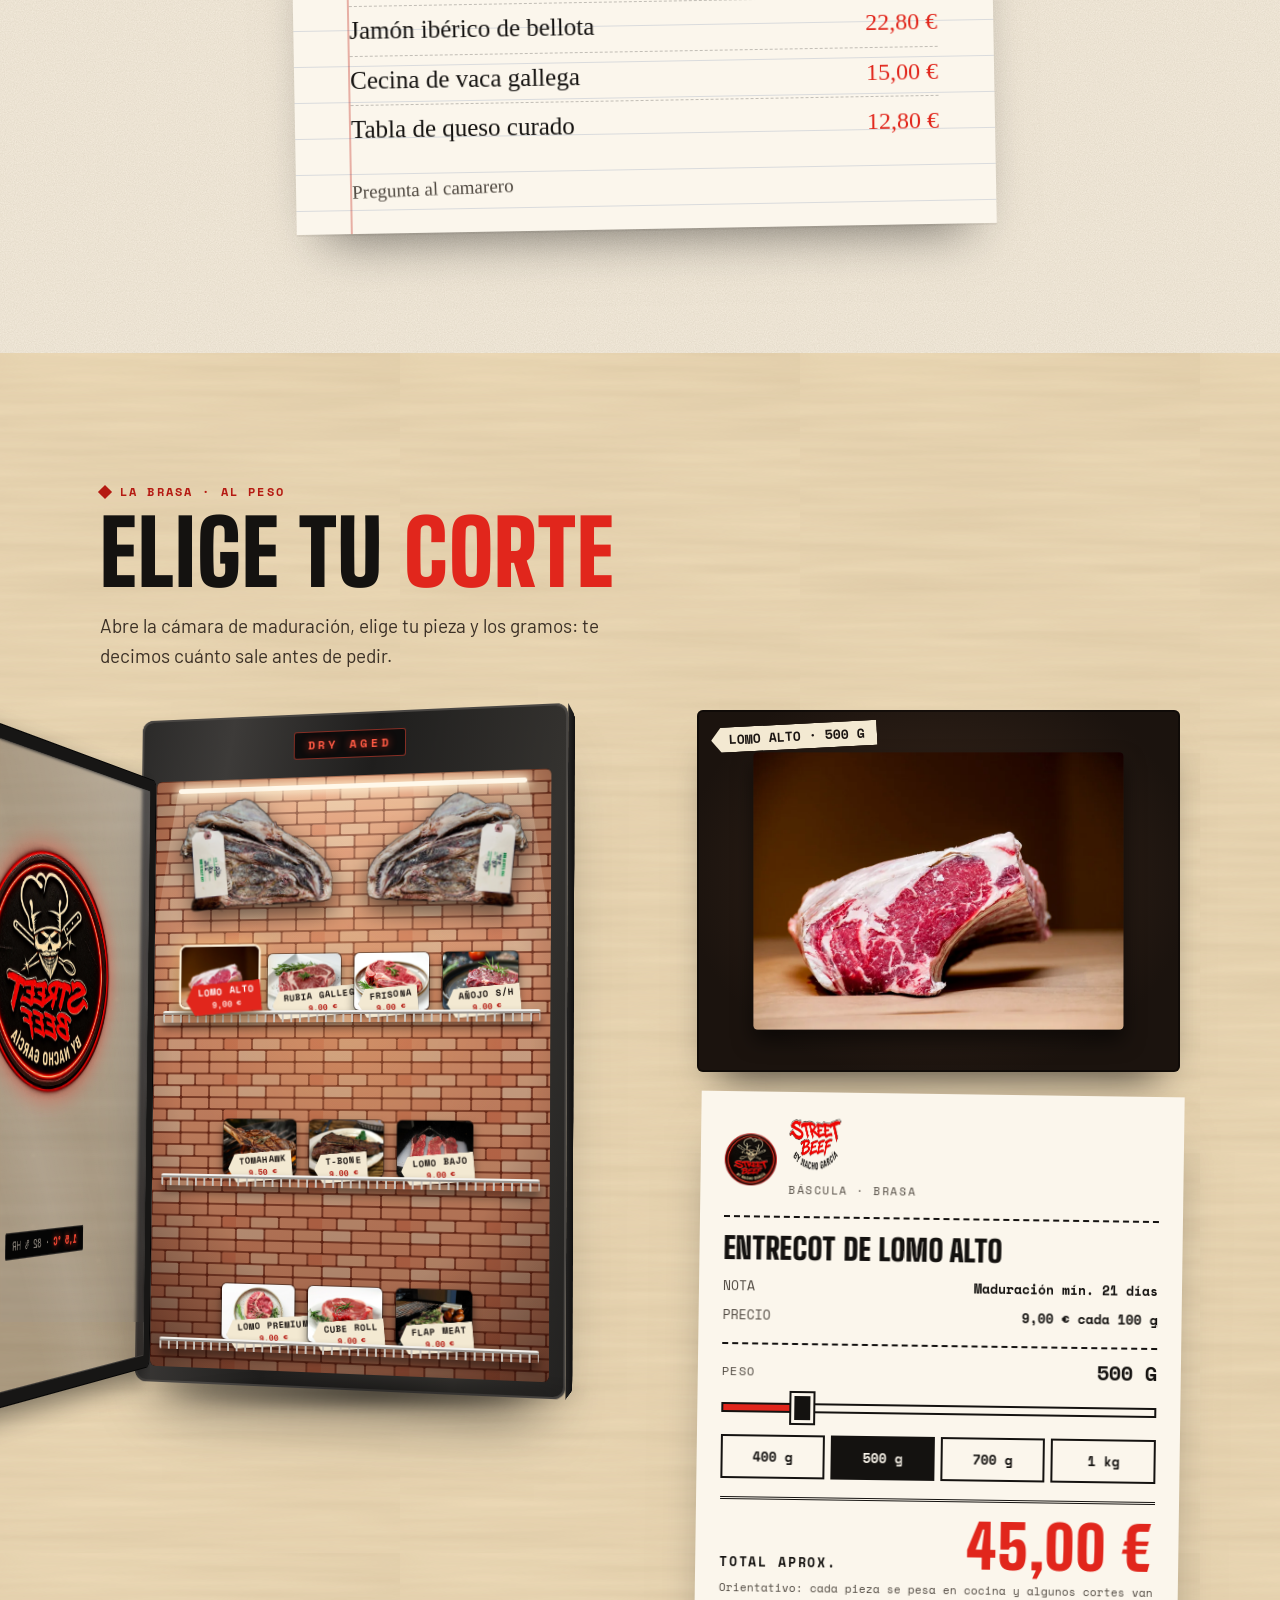
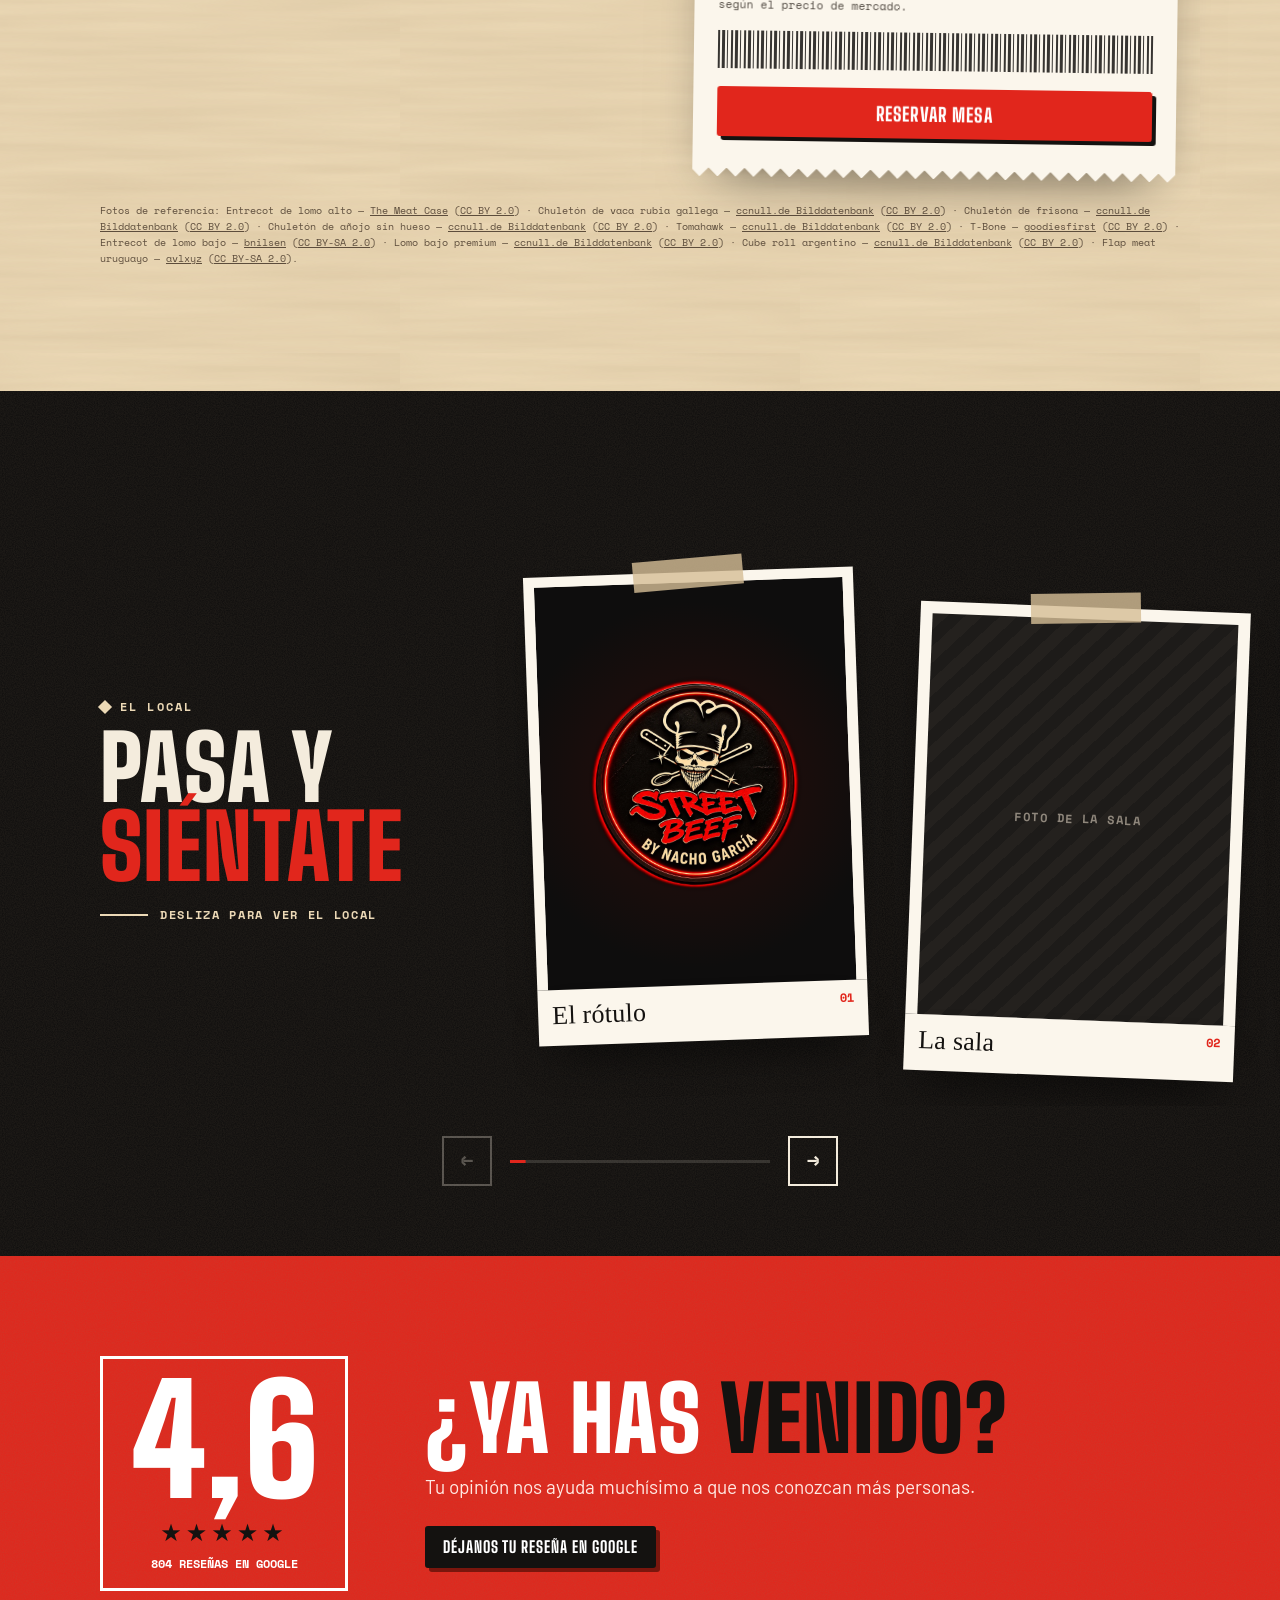
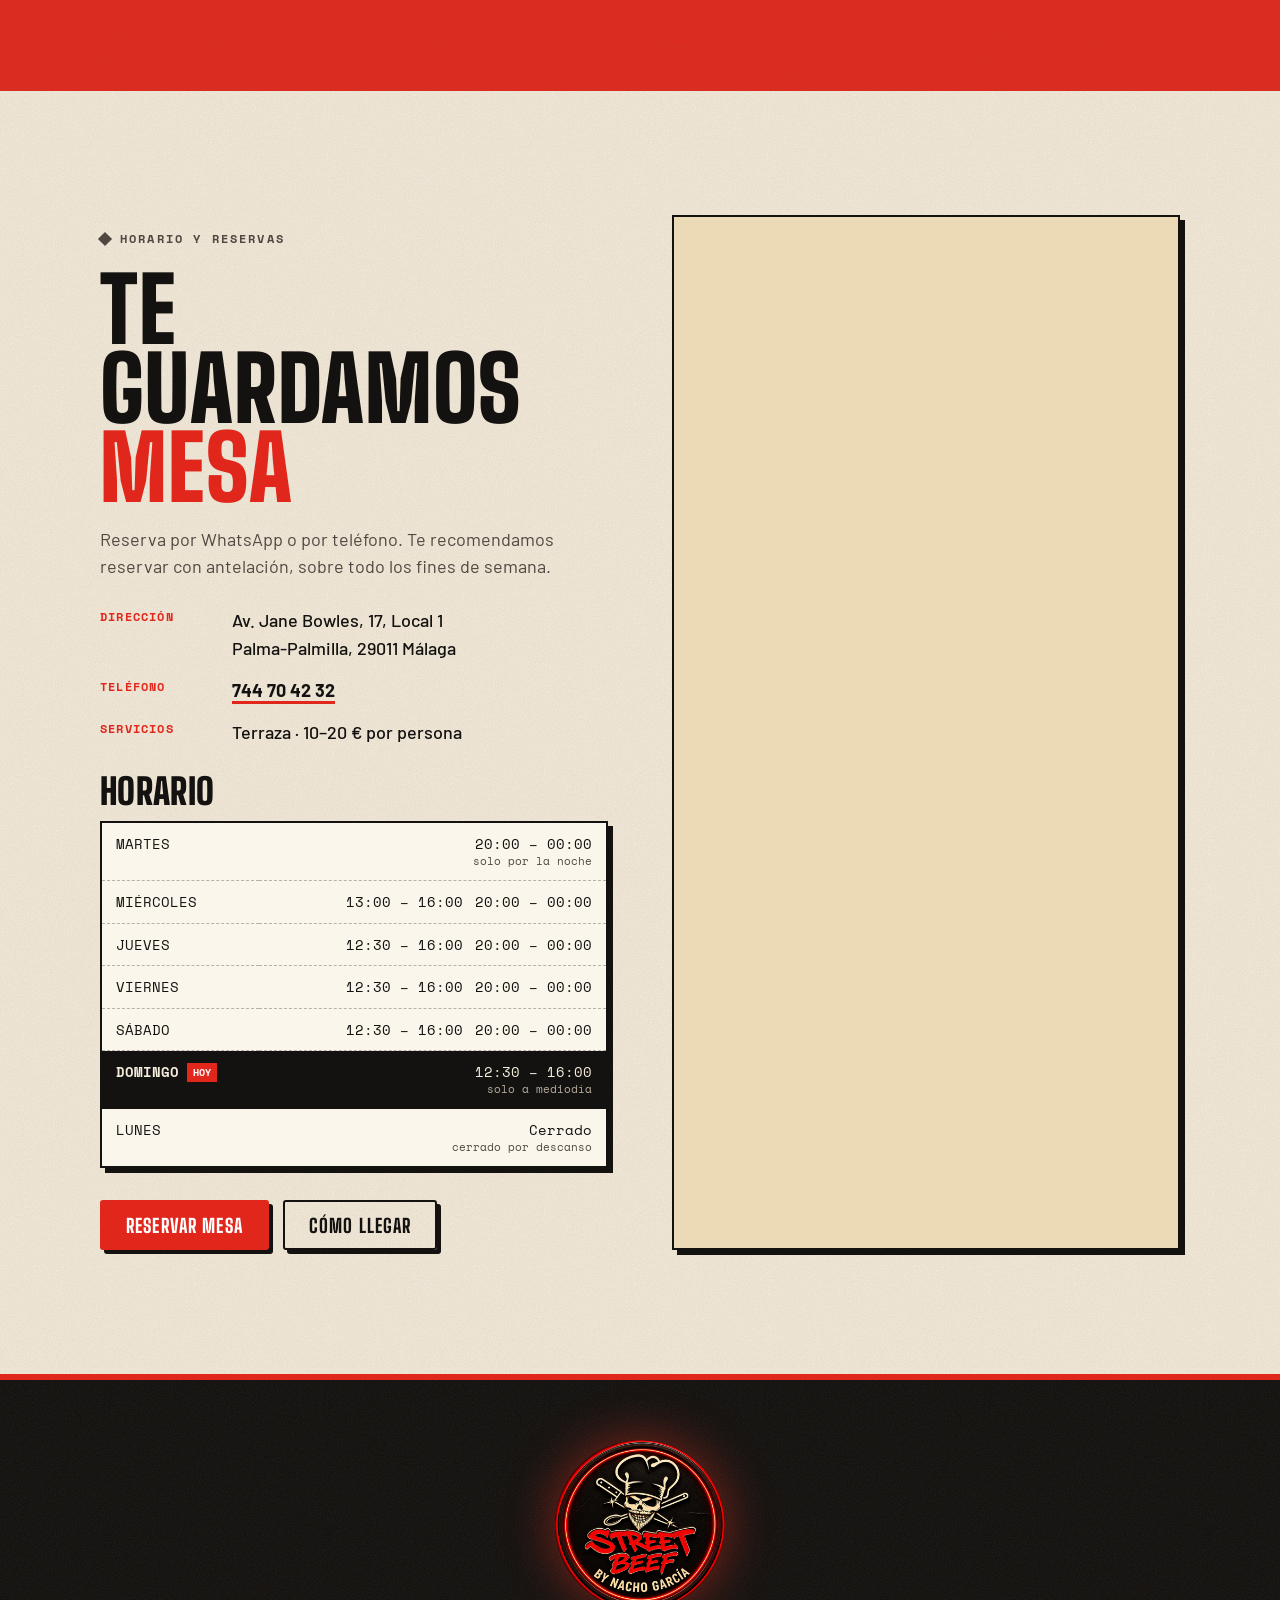
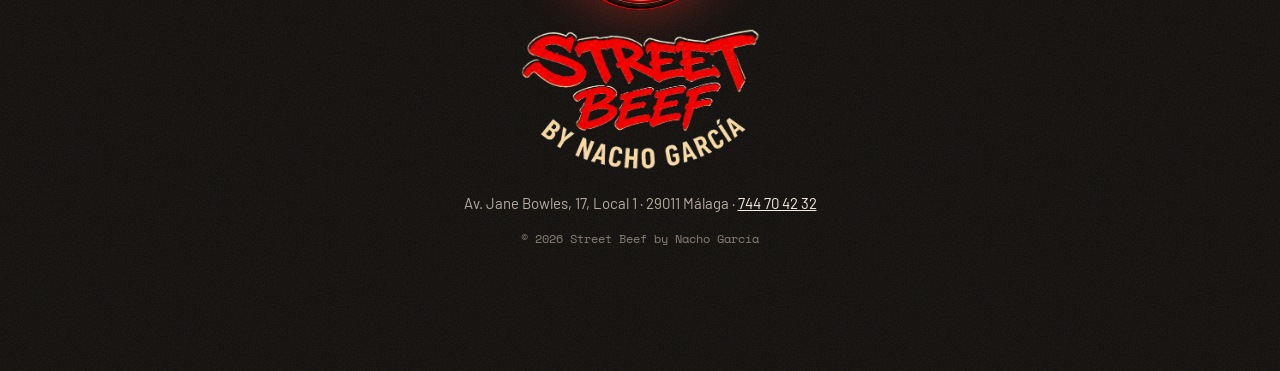
==== commit be8c1f31: "Logo de la portada en 3D real (WebGL): placa metálica con canto cromado, neón y movimiento Co-Author" ====
--- a/street-beef/index.html
+++ b/street-beef/index.html
@@ -935,6 +935,7 @@
               <div class="sign3d__disc" id="disc">
                 <img class="sign3d__face" src="img/rotulo-3d.webp" alt="" width="1280" height="1280" fetchpriority="high">
               </div>
+              <canvas class="logo3d" id="logo3d" data-tex="img/logo-cara.jpg"></canvas>
             </div>
           </div>
         </div>
@@ -1253,6 +1254,7 @@
   <script src="js/reservas.js"></script>
   <script src="js/local.js"></script>
   <script src="js/hero3d.js"></script>
+  <script src="js/logo3d.js"></script>
   <script>
     (function () {
       var v = document.getElementById('heroVideo');
--- a/street-beef/css/styles.css
+++ b/street-beef/css/styles.css
@@ -167,6 +167,11 @@
 .sign3d__edge { background: linear-gradient(90deg, #050505, #2a2625 30%, #4a4442 50%, #262221 70%, #050505); transform: translateZ(var(--z)); }
 .sign3d__back { transform: translateZ(calc(var(--t) / -2)) rotateY(180deg); background: radial-gradient(circle at 40% 35%, #3a3834, #121110 70%); }
 .sign3d__edge, .sign3d__back, .sign3d__shine { display: none; }
+/* Logo en 3D (WebGL): el lienzo es más grande que el rótulo para que quepan el brillo y el giro */
+.logo3d { position: absolute; left: -30%; top: -30%; width: 160%; height: 160%; pointer-events: auto; cursor: pointer; opacity: 0; transition: opacity .8s ease; }
+.scene__layer, .sign3d { pointer-events: none; }
+.scene.is-3d .logo3d { opacity: 1; }
+.scene.is-3d .sign3d__disc, .scene.is-3d .sign3d__glow { opacity: 0; transition: opacity .6s ease; }
 .sign3d__face { width: 100%; height: 100%; display: block; animation: neon 7s steps(1) infinite; }
 @keyframes neon { 0%, 61%, 64%, 66%, 100% { filter: brightness(1.08) contrast(1.06); } 62%, 65% { filter: brightness(.72) contrast(1.06); } }
 .sign3d__shine {
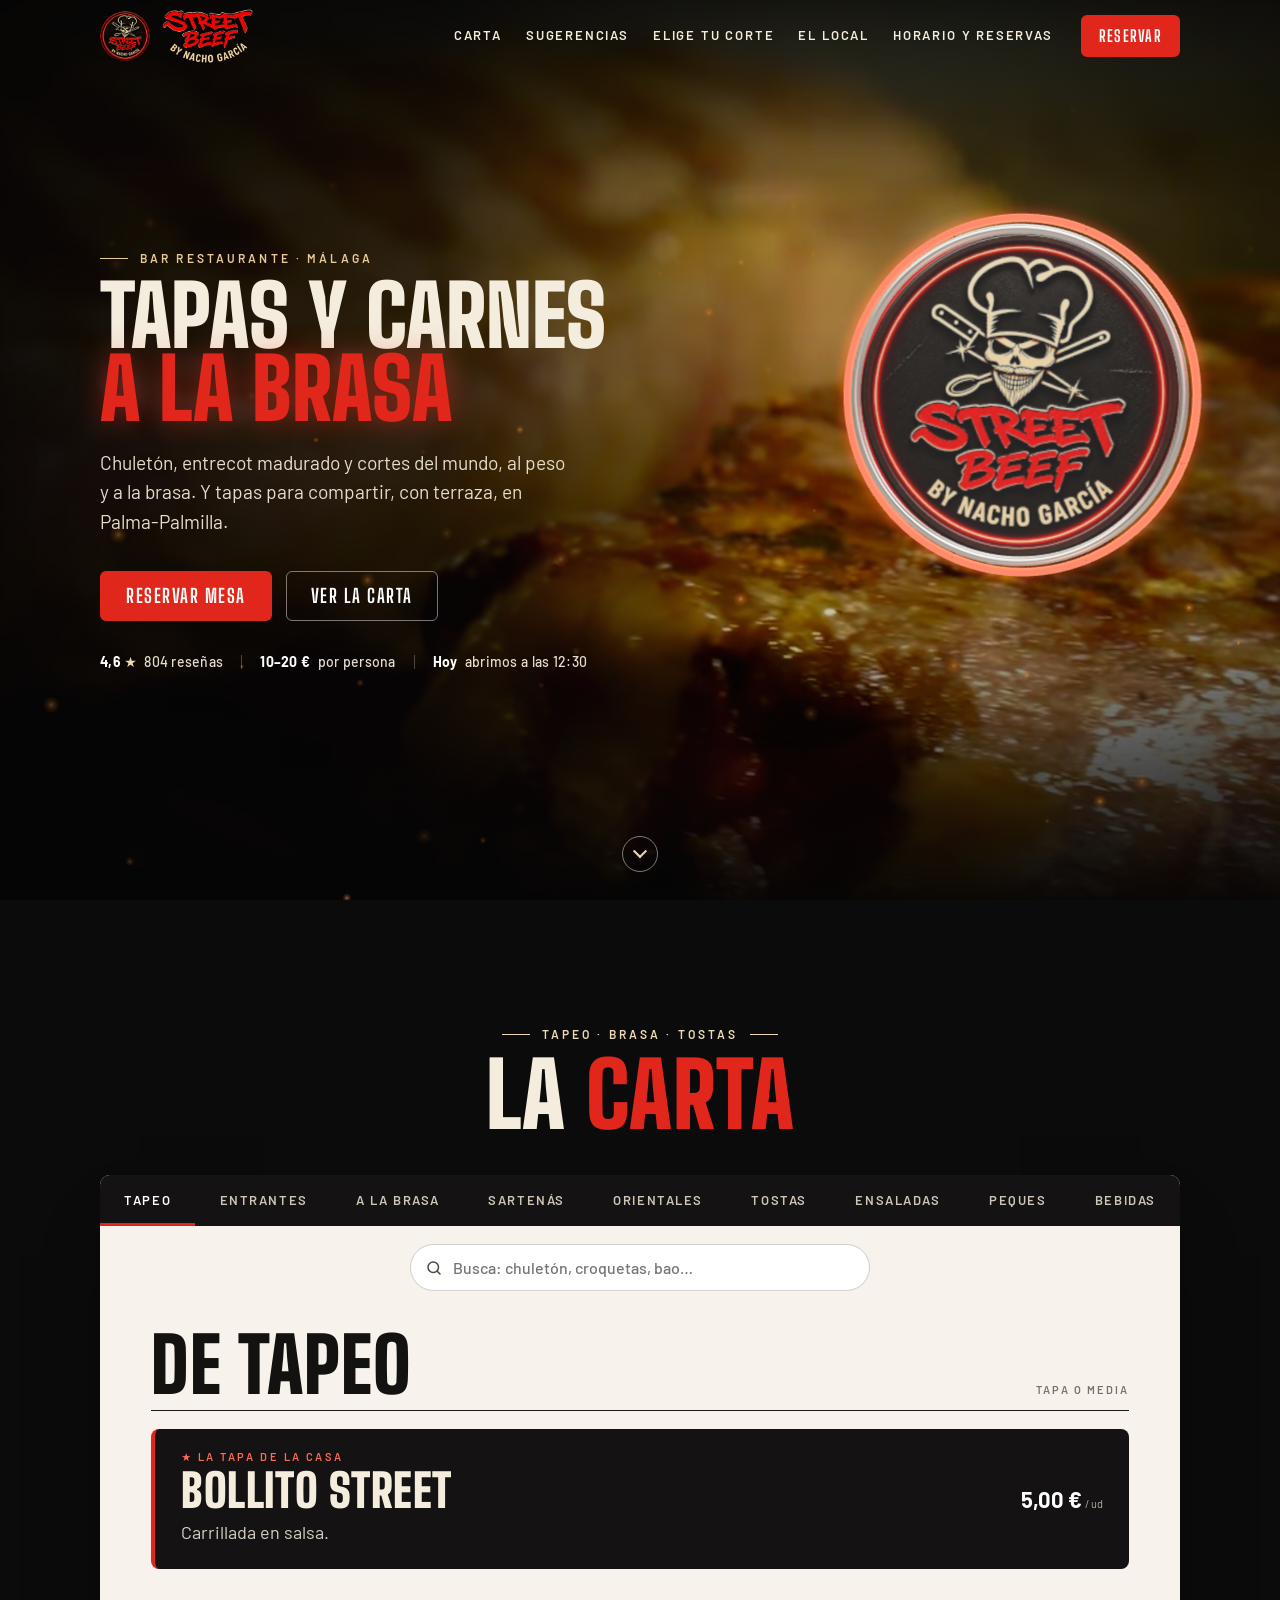
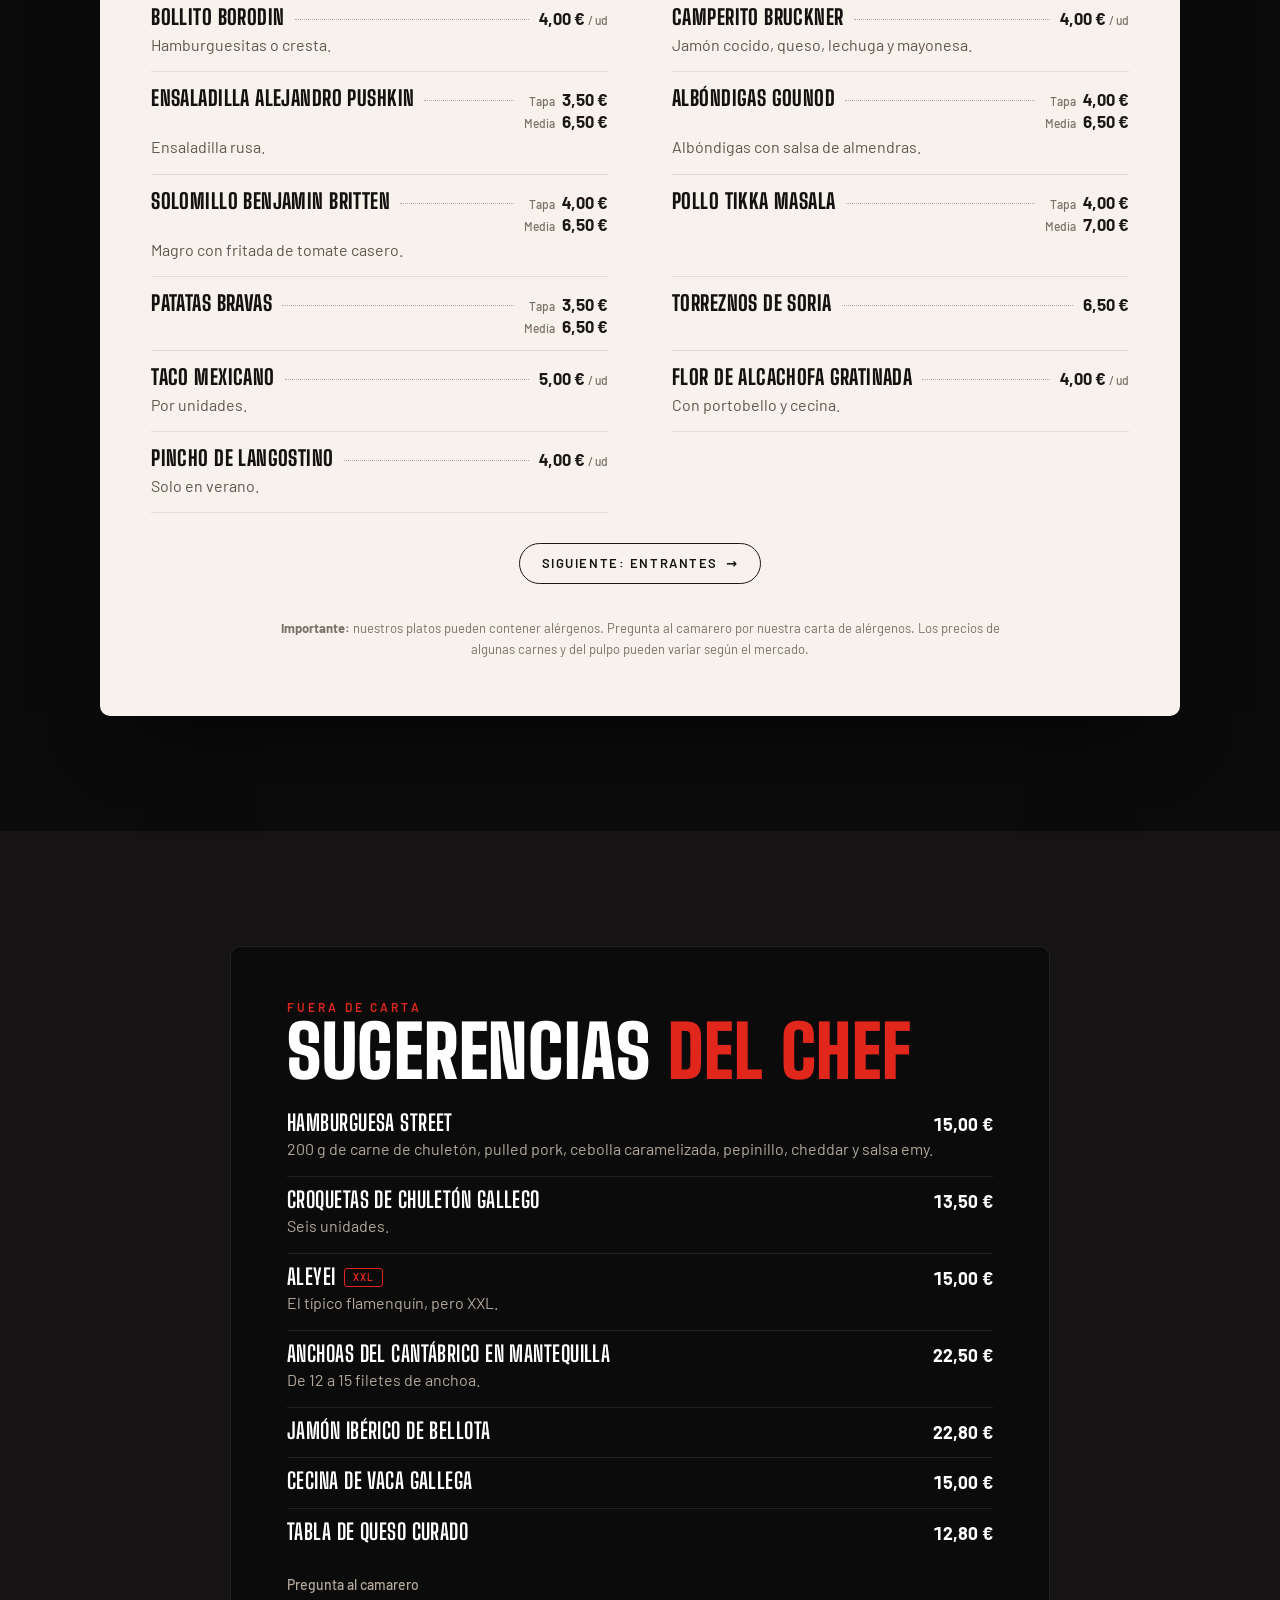
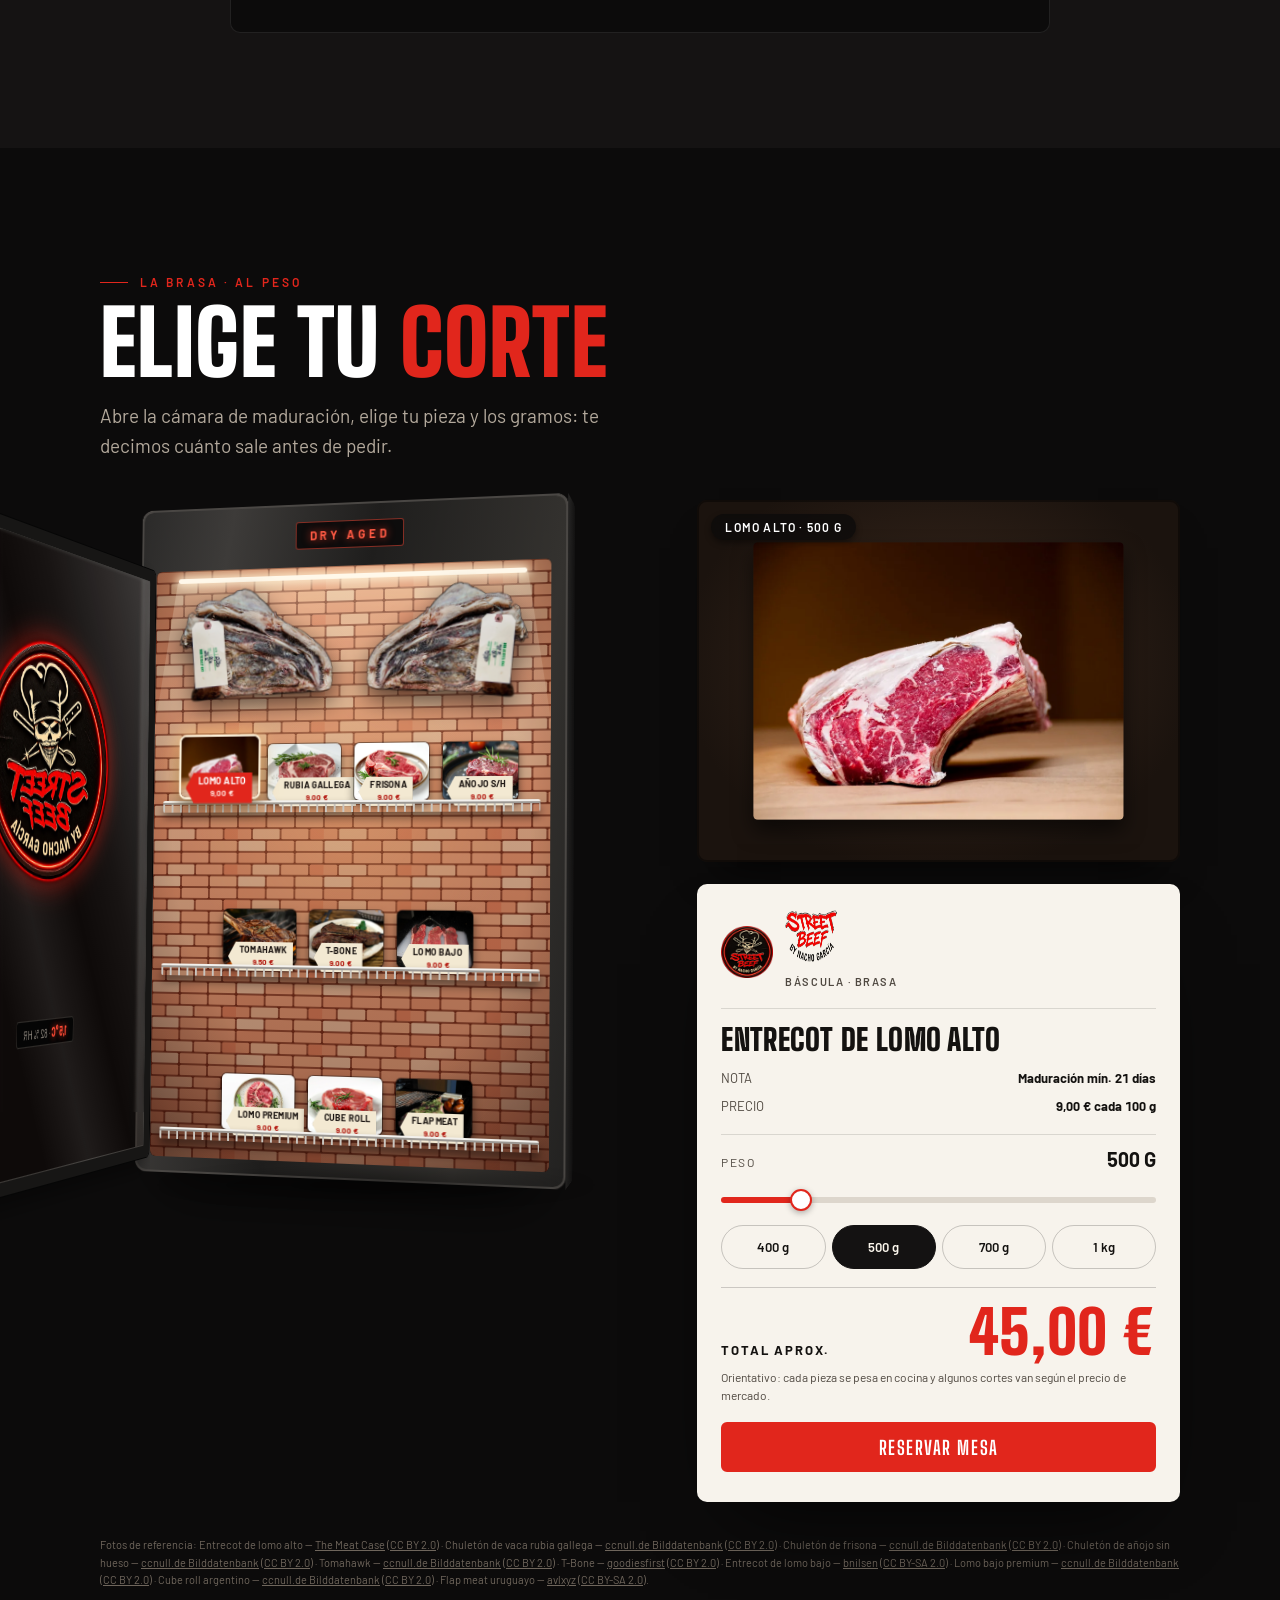
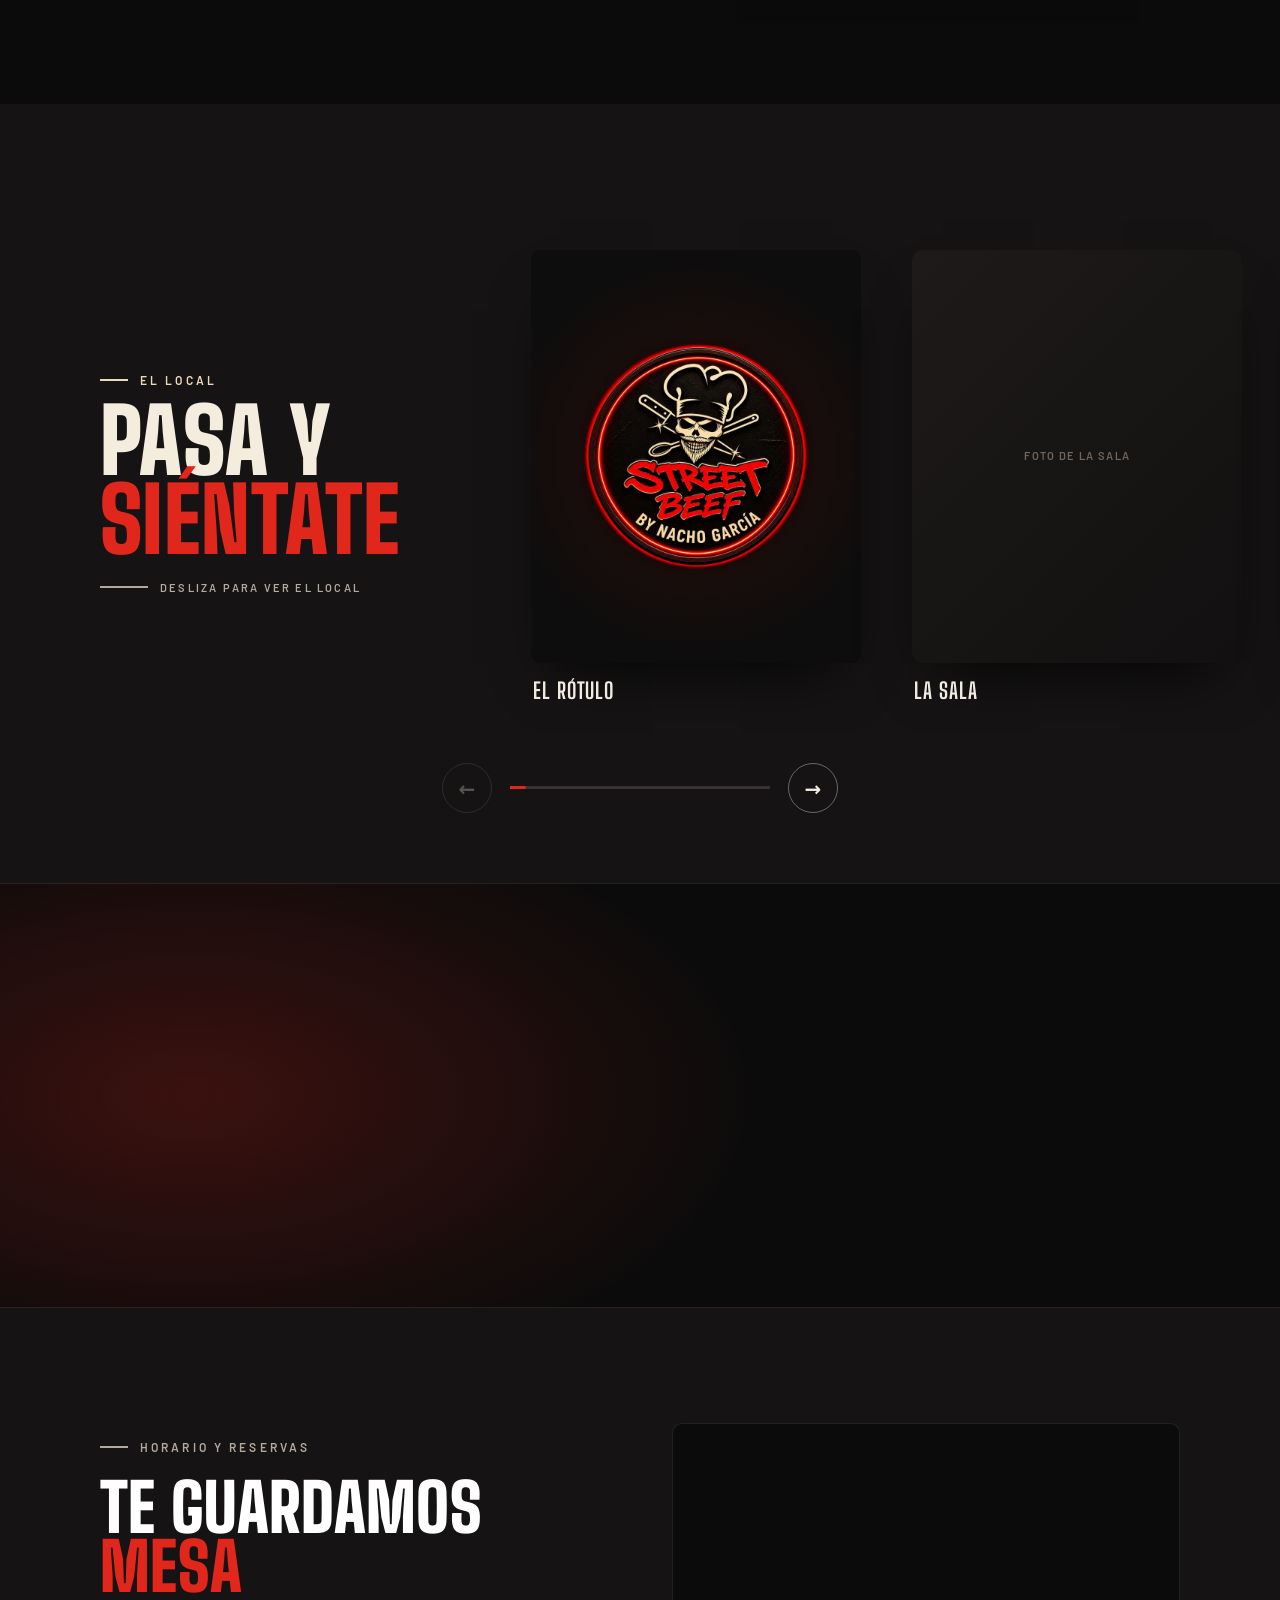
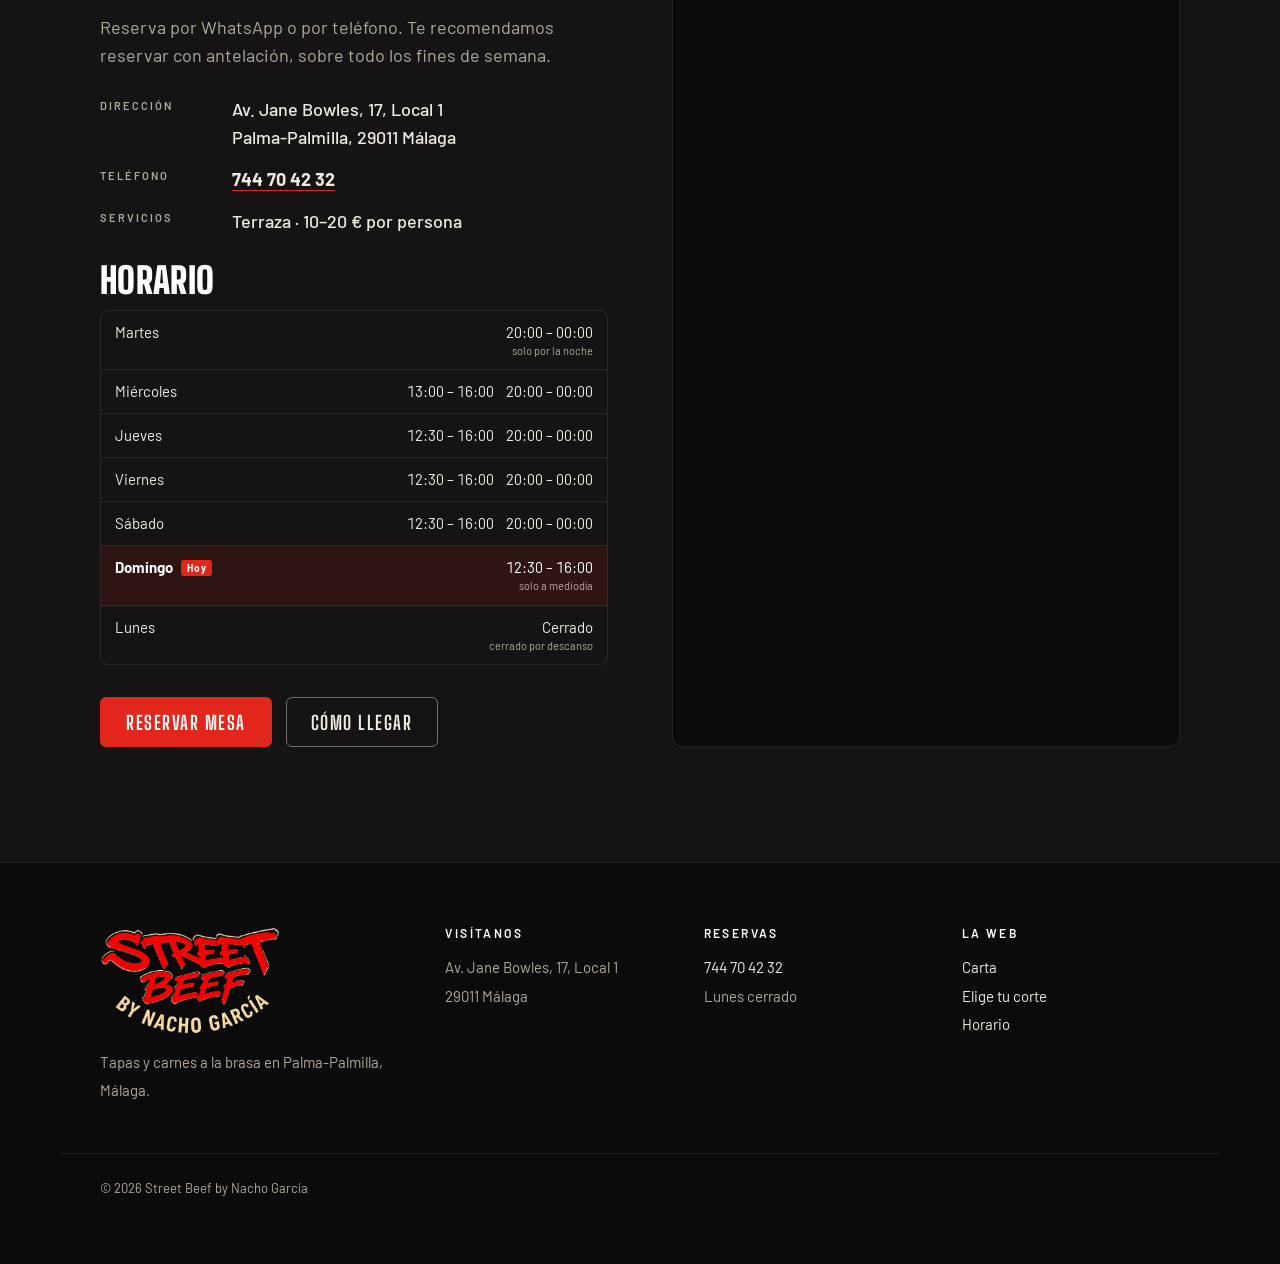
==== commit 2337c267: "Acabado profesional: botones limpios, una sola tipografía de texto, carta y ticket sin texturas, gal" ====
--- a/street-beef/index.html
+++ b/street-beef/index.html
@@ -943,14 +943,6 @@
       <a class="hero__scroll" href="#carta" aria-label="Bajar a la carta"><span></span></a>
     </section>
 
-    <!-- ============ CINTA ============ -->
-    <div class="ribbon-wrap" aria-hidden="true"><div class="ribbon">
-      <div class="ribbon__track">
-        <span>Carnes a la brasa</span><span>✦</span><span>De tapeo</span><span>✦</span><span>Sartenás</span><span>✦</span><span>Tostas</span><span>✦</span><span>Pan bao</span><span>✦</span><span>Chuletón</span><span>✦</span>
-        <span>Carnes a la brasa</span><span>✦</span><span>De tapeo</span><span>✦</span><span>Sartenás</span><span>✦</span><span>Tostas</span><span>✦</span><span>Pan bao</span><span>✦</span><span>Chuletón</span><span>✦</span>
-      </div>
-    </div></div>
-
     <!-- ============ CARTA ============ -->
     <section class="section carta" id="carta">
       <div class="container">
@@ -998,8 +990,6 @@
     <section class="section sugg" id="sugerencias" hidden>
       <div class="container">
         <div class="note reveal">
-          <span class="note__tape note__tape--l" aria-hidden="true"></span>
-          <span class="note__tape note__tape--r" aria-hidden="true"></span>
           <p class="note__kicker">Fuera de carta</p>
           <h2 class="note__title">Sugerencias <span id="suggPeriod">del chef</span></h2>
           <ul class="note__list" id="suggList"></ul>
@@ -1074,7 +1064,6 @@
               </div>
               <div class="grill__total" aria-live="polite"><span>Total aprox.</span><strong id="cutPrice"></strong></div>
               <p class="grill__fine">Orientativo: cada pieza se pesa en cocina y algunos cortes van según el precio de mercado.</p>
-              <div class="barcode" aria-hidden="true"></div>
               <a class="btn btn--gold" href="tel:+34744704232" data-reserve>Reservar mesa</a>
             </div>
           </div>
@@ -1097,7 +1086,6 @@
           <article class="stop">
             <figure class="stop__frame"><img src="img/rotulo-3d.webp" alt="Rótulo de Street Beef by Nacho García" loading="lazy" width="1200" height="1200" style="object-fit: contain; padding: 14%; background: radial-gradient(circle, #2a0d0a, #0e0d0d 72%)"></figure>
             <div class="stop__text">
-              <span class="stop__n" aria-hidden="true">01</span>
               <h3 class="stop__title">El rótulo</h3>
               <p></p>
             </div>
@@ -1106,7 +1094,6 @@
           <article class="stop stop--down">
             <figure class="stop__frame stop__frame--ph" data-label="Foto de la sala"></figure>
             <div class="stop__text">
-              <span class="stop__n" aria-hidden="true">02</span>
               <h3 class="stop__title">La sala</h3>
               <p></p>
             </div>
@@ -1115,7 +1102,6 @@
           <article class="stop">
             <figure class="stop__frame stop__frame--ph" data-label="Foto de la barra"></figure>
             <div class="stop__text">
-              <span class="stop__n" aria-hidden="true">03</span>
               <h3 class="stop__title">La barra</h3>
               <p></p>
             </div>
@@ -1124,7 +1110,6 @@
           <article class="stop stop--down">
             <figure class="stop__frame stop__frame--ph" data-label="Foto de la brasa o de un plato"></figure>
             <div class="stop__text">
-              <span class="stop__n" aria-hidden="true">04</span>
               <h3 class="stop__title">La brasa</h3>
               <p></p>
             </div>
@@ -1133,7 +1118,6 @@
           <article class="stop">
             <figure class="stop__frame stop__frame--ph" data-label="Foto de la terraza"></figure>
             <div class="stop__text">
-              <span class="stop__n" aria-hidden="true">05</span>
               <h3 class="stop__title">La terraza</h3>
               <p></p>
             </div>
@@ -1208,11 +1192,26 @@
 
   <!-- ============ PIE ============ -->
   <footer class="footer">
-    <div class="container footer__inner">
-      <img class="footer__logo" src="img/logo.png" alt="Rótulo de Street Beef by Nacho García" width="150" height="150" loading="lazy">
-      <img class="footer__wordmark" src="img/letras-claro.webp" alt="Street Beef by Nacho García" width="260" height="154" loading="lazy">
-      <p>Av. Jane Bowles, 17, Local 1 · 29011 Málaga · <a href="tel:+34744704232">744 70 42 32</a></p>
-      <p class="footer__small">© <span id="year"></span> Street Beef by Nacho García</p>
+    <div class="container footer__grid">
+      <div class="footer__brand">
+        <img class="footer__wordmark" src="img/letras-claro.webp" alt="Street Beef by Nacho García" width="260" height="154" loading="lazy">
+        <p>Tapas y carnes a la brasa en Palma-Palmilla, Málaga.</p>
+      </div>
+      <div>
+        <h3 class="footer__h">Visítanos</h3>
+        <p>Av. Jane Bowles, 17, Local 1<br>29011 Málaga</p>
+      </div>
+      <div>
+        <h3 class="footer__h">Reservas</h3>
+        <p><a href="tel:+34744704232">744 70 42 32</a><br>Lunes cerrado</p>
+      </div>
+      <div>
+        <h3 class="footer__h">La web</h3>
+        <p><a href="#carta">Carta</a><br><a href="#cortes">Elige tu corte</a><br><a href="#visitanos">Horario</a></p>
+      </div>
+    </div>
+    <div class="container footer__bottom">
+      <p>© <span id="year"></span> Street Beef by Nacho García</p>
     </div>
   </footer>
 
--- a/street-beef/css/styles.css
+++ b/street-beef/css/styles.css
@@ -662,3 +662,180 @@
   .reserve { margin: auto 0 0; width: 100vw; }
   .reserve__box { box-shadow: none; border-width: 2px 0 0; padding-bottom: calc(22px + env(safe-area-inset-bottom)); }
 }
+
+/* =========================================================
+   CAPA PROFESIONAL
+   Acabado limpio y sobrio: sin texturas de papel, sin sombras
+   duras desplazadas, sin piezas torcidas ni letra a mano.
+   Superficies oscuras, tarjetas claras para leer, una sola
+   tipografía de texto y el rojo del logo como acento.
+   ========================================================= */
+:root {
+  --bg: #0c0b0b;
+  --surface: #151313;
+  --surface-2: #1d1a19;
+  --hair: rgba(255, 255, 255, .09);
+  --text: #f1ebe1;
+  --text-soft: #b3a99c;
+  --cream-card: #f7f3ec;
+  --font-mono: var(--font-body);
+  --font-hand: var(--font-display);
+  --radius: 6px;
+}
+body { background: var(--bg); }
+.section { padding: clamp(80px, 9vw, 128px) 0; }
+.section__title { letter-spacing: .005em; }
+.section__sub { color: var(--text-soft); }
+
+/* Botones */
+.btn, .btn--small { border-radius: var(--radius); box-shadow: none !important; letter-spacing: .08em; font-weight: 700; }
+.btn:hover { transform: translateY(-1px); }
+.btn--gold, .btn--red { background: var(--red); border-color: var(--red); color: #fff; }
+.btn--gold:hover, .btn--red:hover { background: #c41d14; border-color: #c41d14; box-shadow: 0 10px 24px -10px rgba(225,38,28,.7) !important; }
+.btn--ghost { border: 1.5px solid rgba(255,255,255,.45); color: #fff; }
+.btn--ghost:hover { background: #fff; color: #111; border-color: #fff; }
+.btn--outline { border: 1.5px solid currentColor; background: transparent; }
+.btn--outline:hover { background: var(--text); color: #111; border-color: var(--text); }
+.reviews .btn--gold { background: #fff; color: #111; border-color: #fff; }
+.reviews .btn--gold:hover { background: var(--text); }
+
+/* Antetítulos */
+.kicker { font: 600 12px/1 var(--font-body); letter-spacing: .26em; color: var(--red); gap: 12px; }
+.kicker::before { width: 28px; height: 1.5px; transform: none; background: currentColor; }
+.kicker--light { color: #e8c99a; }
+.kicker--center::after { content: ""; width: 28px; height: 1.5px; background: currentColor; }
+
+/* Cabecera */
+html:not(.js) .header, .header.is-solid { background: rgba(12,11,11,.92); backdrop-filter: blur(12px); box-shadow: 0 1px 0 var(--hair); }
+.nav a { font: 600 13px/1 var(--font-body); letter-spacing: .14em; border-bottom-width: 1.5px; }
+.brand__logo { box-shadow: none; }
+
+/* Portada */
+.hero__facts { gap: 0; font: 500 14px/1 var(--font-body); letter-spacing: .02em; text-transform: none; }
+.hero__facts li { border: 0 !important; padding: 0 18px; border-left: 1px solid rgba(255,255,255,.25) !important; color: #e6dccb; }
+.hero__facts li:first-child { padding-left: 0; border-left: 0 !important; }
+.hero__facts strong { color: #fff; }
+.today-status.is-open strong { color: #7fd28a; }
+.hero__scroll { border-radius: 50%; border-width: 1.5px; }
+
+/* Carta: carta impresa limpia sobre fondo oscuro */
+.carta { background: var(--bg); }
+.sheet { background: var(--cream-card); border-radius: 10px; box-shadow: 0 40px 80px -40px rgba(0,0,0,.9); }
+.sheet > .tabs:first-child { border-radius: 10px 10px 0 0; }
+.sheet::before { display: none; }
+.tabs { background: #141212; box-shadow: none; }
+.tab { font: 600 13px/1 var(--font-body); letter-spacing: .12em; border-right: 0; color: #cfc6ba; padding: 19px 14px; }
+.tab.is-active { background: transparent; color: #fff; box-shadow: inset 0 -3px 0 var(--red); }
+.search { border: 1px solid rgba(0,0,0,.18); border-radius: 999px; box-shadow: none; background: #fff; }
+.search:focus-within { box-shadow: 0 0 0 3px rgba(225,38,28,.18); border-color: var(--red); }
+.menu-cat + .menu-cat { border-top: 1px solid rgba(0,0,0,.12); }
+.menu-cat__head { border-bottom: 1.5px solid #1a1716; }
+.menu-cat__sub { font: 600 11px/1.4 var(--font-body); letter-spacing: .18em; color: #7a7066; }
+.dish { border-bottom: 1px solid rgba(0,0,0,.09); }
+.dish__name { font-size: 21px; }
+.dish__dots { border-bottom: 1px dotted rgba(0,0,0,.3); }
+.dish__price { font: 700 17px/1 var(--font-body); font-variant-numeric: tabular-nums; color: #1a1716; }
+.dish__price .unit, .dish__price--multi small { font: 500 12px/1 var(--font-body); color: #7a7066; text-transform: none; }
+.dish__desc { color: #5f564d; }
+.featured { border-radius: 8px; box-shadow: none; background: #141212; border-left: 4px solid var(--red); }
+.featured__label { font: 600 11px/1 var(--font-body); letter-spacing: .22em; text-transform: uppercase; color: #ff6a5a; transform: none; }
+.featured__price { font-family: var(--font-body); color: #fff; }
+.menu-cat__next { border-radius: 999px; box-shadow: none; border: 1.5px solid #1a1716; font: 600 13px/1 var(--font-body); letter-spacing: .12em; }
+.allergens-note { font: 400 13px/1.6 var(--font-body); color: #7a7066; }
+
+/* Sugerencias del chef: tarjeta oscura sobria */
+.sugg { background: var(--surface); }
+.note { transform: none !important; background: var(--bg); color: var(--text); border: 1px solid var(--hair); border-radius: 10px; box-shadow: none; max-width: 820px; }
+.note__kicker { font: 600 12px/1 var(--font-body); letter-spacing: .26em; }
+.note__title { color: #fff; }
+.sitem { border-bottom: 1px solid var(--hair); padding-bottom: 14px; }
+.sitem__name { font: 700 22px/1.15 var(--font-display); letter-spacing: .02em; text-transform: uppercase; color: #fff; }
+.sitem__price { font: 700 18px/1 var(--font-body); color: #fff; font-variant-numeric: tabular-nums; }
+.sitem__desc { color: var(--text-soft); }
+.sitem__tag { transform: none; border-radius: 3px; border-width: 1px; font: 600 10px/1.3 var(--font-body); letter-spacing: .1em; vertical-align: 4px; }
+.note__foot { font: 500 14px/1 var(--font-body); color: var(--text-soft); transform: none; }
+
+/* Elige tu corte */
+.cortes { background: var(--bg); color: var(--text); }
+.cortes .section__title { color: #fff; }
+.cortes .section__sub { color: var(--text-soft); }
+.ticket { transform: none; border-radius: 10px; background: var(--cream-card); box-shadow: 0 40px 80px -40px rgba(0,0,0,.9); font-family: var(--font-body); }
+.ticket::after { display: none; }
+.ticket__head { border-bottom: 1px solid rgba(0,0,0,.12); }
+.ticket__head span { font-weight: 600; }
+.grill__weight { border-top: 1px solid rgba(0,0,0,.12); }
+.grill__total { border-top: 1px solid rgba(0,0,0,.18); }
+.grill__label strong, .ticket__rows dd { font-family: var(--font-body); font-variant-numeric: tabular-nums; }
+.grill__range { border: 0; border-radius: 999px; height: 6px; background: linear-gradient(90deg, var(--red) var(--p, 50%), #ddd6cc var(--p, 50%)); }
+.grill__range::-webkit-slider-thumb { width: 22px; height: 22px; border-radius: 50%; background: #fff; border: 2px solid var(--red); box-shadow: 0 2px 6px rgba(0,0,0,.3); }
+.grill__range::-moz-range-thumb { width: 20px; height: 20px; border-radius: 50%; background: #fff; border: 2px solid var(--red); }
+.grill__presets button { border: 1px solid rgba(0,0,0,.2); border-radius: 999px; font: 600 13px/1 var(--font-body); }
+.grill__presets button[aria-pressed="true"] { background: #141212; border-color: #141212; }
+.grill__fine { font-size: 12px; }
+.piece { border-radius: 10px; }
+.piece figcaption { transform: none; clip-path: none; border-radius: 999px; padding: 7px 14px; font: 600 12px/1 var(--font-body); letter-spacing: .1em; background: rgba(12,11,11,.78); color: #fff; backdrop-filter: blur(6px); }
+.cut__tag { transform: none; font-family: var(--font-body); }
+.cab__cta { border-radius: 999px; box-shadow: none; font: 600 13px/1 var(--font-body); letter-spacing: .14em; animation: none; }
+.photo-credits { font: 400 11px/1.6 var(--font-body); color: #6f665c; }
+
+/* El local: galería limpia */
+.tour { background: var(--surface); }
+.stop, .stop--down { transform: none; margin-top: 0; }
+.stop__frame { padding: 0; border-radius: 10px; overflow: hidden; background: var(--bg); box-shadow: 0 30px 60px -30px rgba(0,0,0,.9); }
+.stop__frame::before { display: none; }
+.stop__frame--ph::after { inset: 0; background: linear-gradient(135deg, #1d1a19, #121010); color: #6f665c; font: 600 11px/1.5 var(--font-body); }
+.stop__text { background: transparent; color: var(--text); box-shadow: none; padding: 16px 2px 0; }
+.stop__title { font: 700 22px/1.1 var(--font-display); letter-spacing: .04em; text-transform: uppercase; }
+.tour__hint { font: 600 11px/1 var(--font-body); letter-spacing: .2em; color: var(--text-soft); }
+.tour__btn { border-radius: 50%; border-width: 1.5px; border-color: rgba(255,255,255,.35); font-family: var(--font-body); }
+.tour__progress span { background: var(--red); }
+
+/* Opiniones */
+.reviews { background: radial-gradient(800px 420px at 15% 50%, rgba(225,38,28,.22), transparent 70%), var(--bg); border-top: 1px solid var(--hair); border-bottom: 1px solid var(--hair); }
+.reviews p { color: var(--text-soft); }
+.reviews .section__title em { color: var(--red); }
+.score { border: 0; padding: 0; }
+.score__stars { color: #f2b84b; }
+.score__meta { font: 600 12px/1 var(--font-body); letter-spacing: .12em; color: var(--text-soft); }
+
+/* Horario y reservas */
+.visit { background: var(--surface); color: var(--text); }
+.visit .section__title { color: #fff; }
+.visit__info > p { color: var(--text-soft); }
+.contact dt { font: 600 11px/1.8 var(--font-body); letter-spacing: .18em; color: var(--text-soft); }
+.contact a { border-bottom: 1px solid var(--red); }
+.hours__title { color: #fff; }
+.hours { background: transparent; border: 1px solid var(--hair); border-radius: 8px; box-shadow: none; font: 400 15px/1.4 var(--font-body); font-variant-numeric: tabular-nums; border-collapse: separate; border-spacing: 0; overflow: hidden; }
+.hours th, .hours td { border-bottom: 1px solid var(--hair); text-transform: none; }
+.hours td small { color: var(--text-soft); }
+.hours tr.is-today { background: rgba(225,38,28,.12); color: #fff; }
+.hours tr.is-today th::after { border-radius: 3px; font-family: var(--font-body); letter-spacing: .08em; }
+.map { border: 1px solid var(--hair); border-radius: 10px; box-shadow: none; background: var(--bg); }
+.map iframe { filter: grayscale(1) invert(.92) contrast(.9); }
+
+/* Pie */
+.footer { background: var(--bg); border-top: 1px solid var(--hair); padding: 64px 0 120px; text-align: left; color: var(--text-soft); font-size: 15px; }
+.footer__grid { display: grid; grid-template-columns: 1.4fr 1fr 1fr 1fr; gap: 40px; }
+.footer__wordmark { width: 180px; margin: 0 0 14px; }
+.footer__h { font: 600 12px/1 var(--font-body); letter-spacing: .2em; text-transform: uppercase; color: #fff; margin: 0 0 14px; }
+.footer p { margin: 0; line-height: 1.9; }
+.footer a { color: var(--text); text-decoration: none; }
+.footer a:hover { color: #fff; text-decoration: underline; text-underline-offset: 3px; }
+.footer__bottom { margin-top: 48px; padding-top: 22px; border-top: 1px solid var(--hair); font-size: 13px; }
+
+/* Barra fija del móvil */
+.dock { border: 1px solid var(--hair); border-radius: 12px; overflow: hidden; background: rgba(12,11,11,.95); backdrop-filter: blur(10px); }
+.dock a { font: 600 13px/1 var(--font-body); letter-spacing: .1em; }
+
+@media (max-width: 900px) {
+  .footer__grid { grid-template-columns: 1fr 1fr; gap: 32px; }
+  .footer__brand { grid-column: 1 / -1; }
+}
+@media (max-width: 560px) {
+  .hero__facts { gap: 10px 0; }
+  .hero__facts li { padding: 0 12px; font-size: 13px; }
+}
+.visit .btn--outline, .reviews .btn--outline { color: var(--text); border-color: rgba(255,255,255,.4); }
+.visit .btn--outline:hover { background: var(--text); color: #111; }
+.visit .section__title { font-size: clamp(44px, 5.2vw, 76px); }
+@media (min-width: 901px) { .footer { padding-bottom: 64px; } }
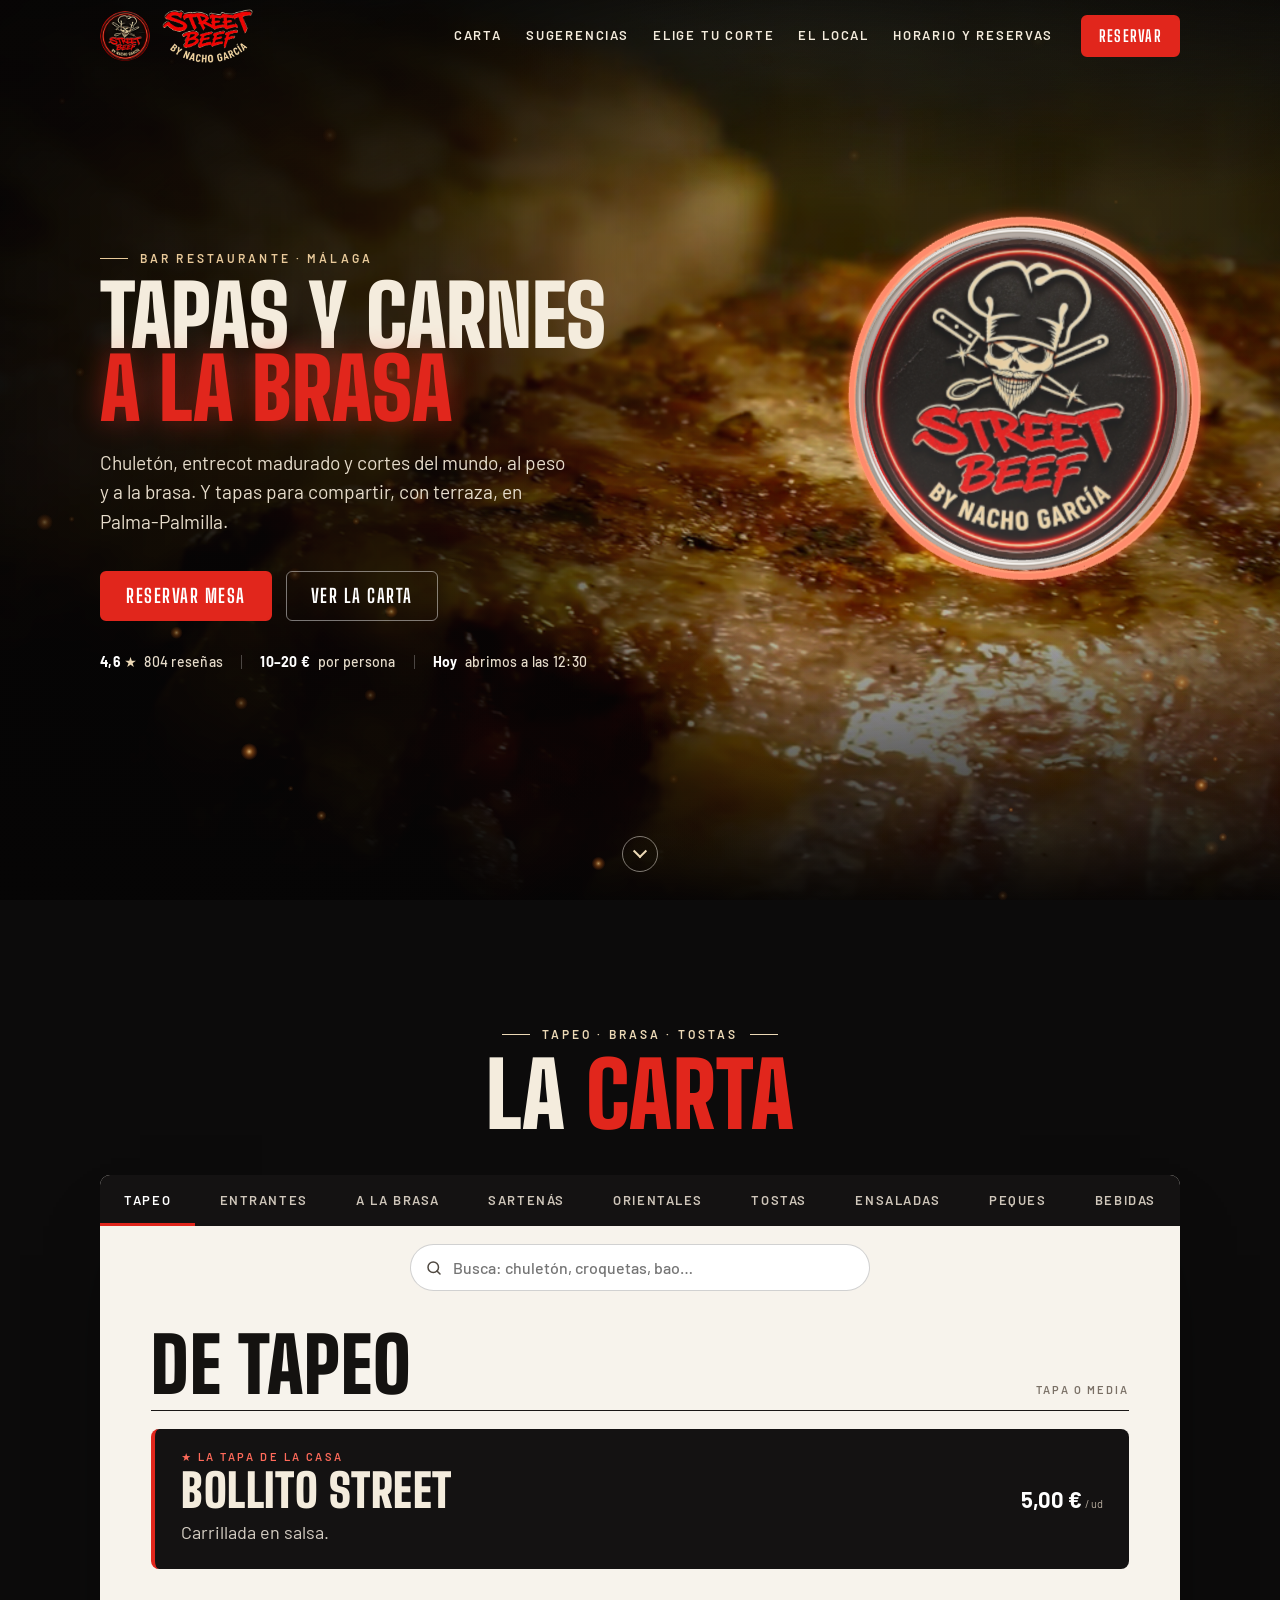
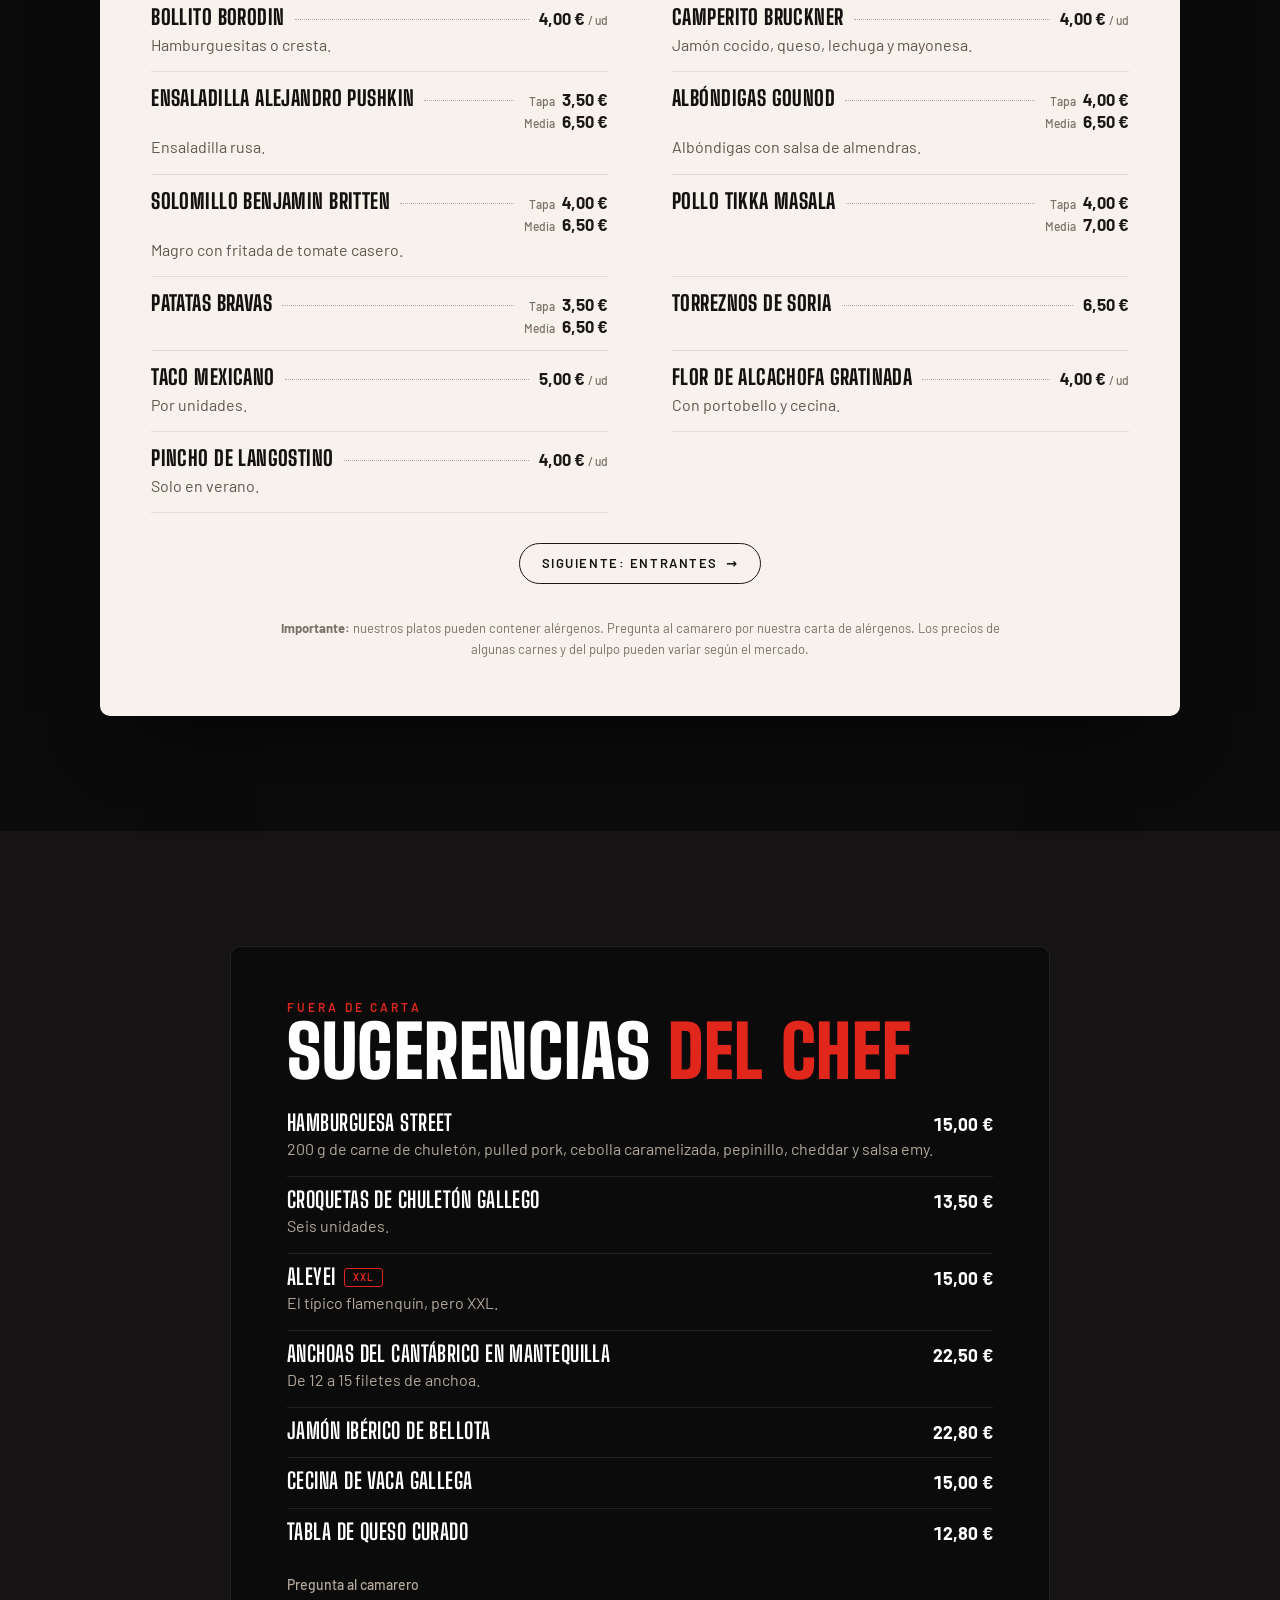
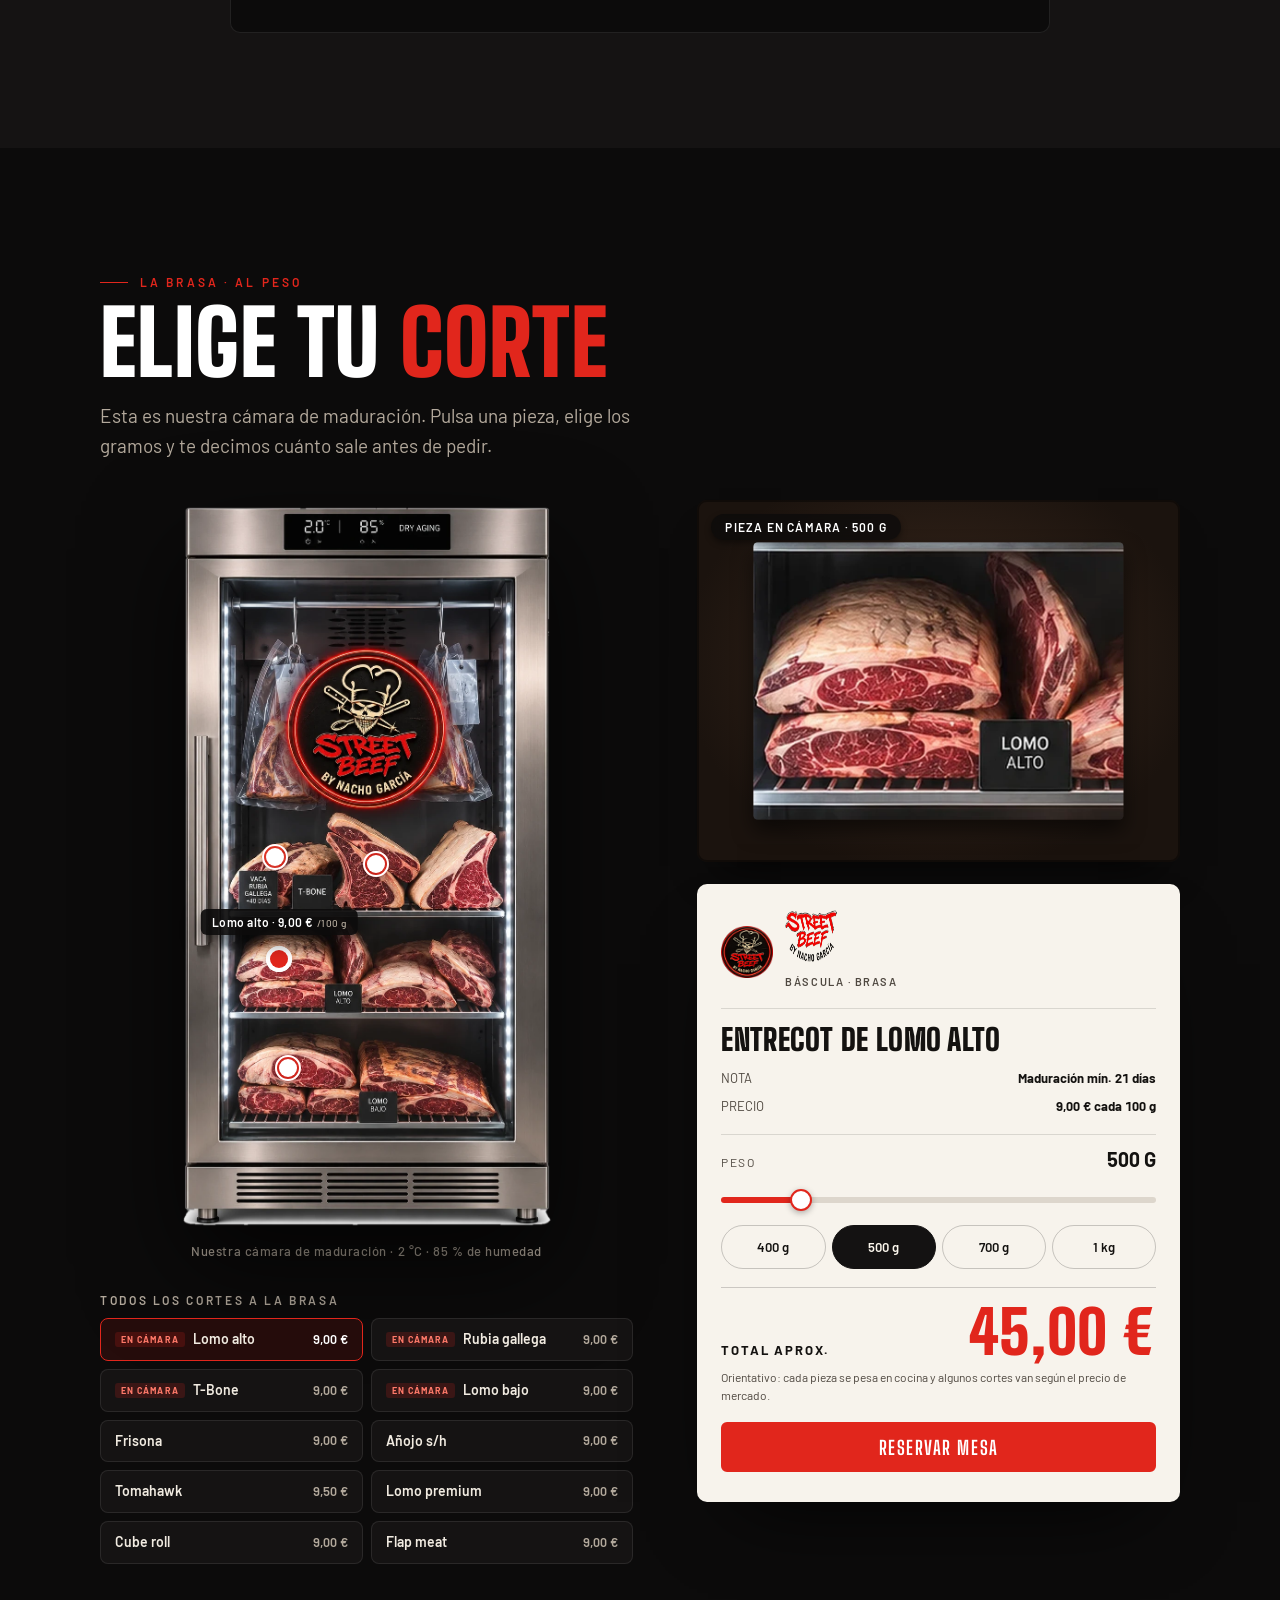
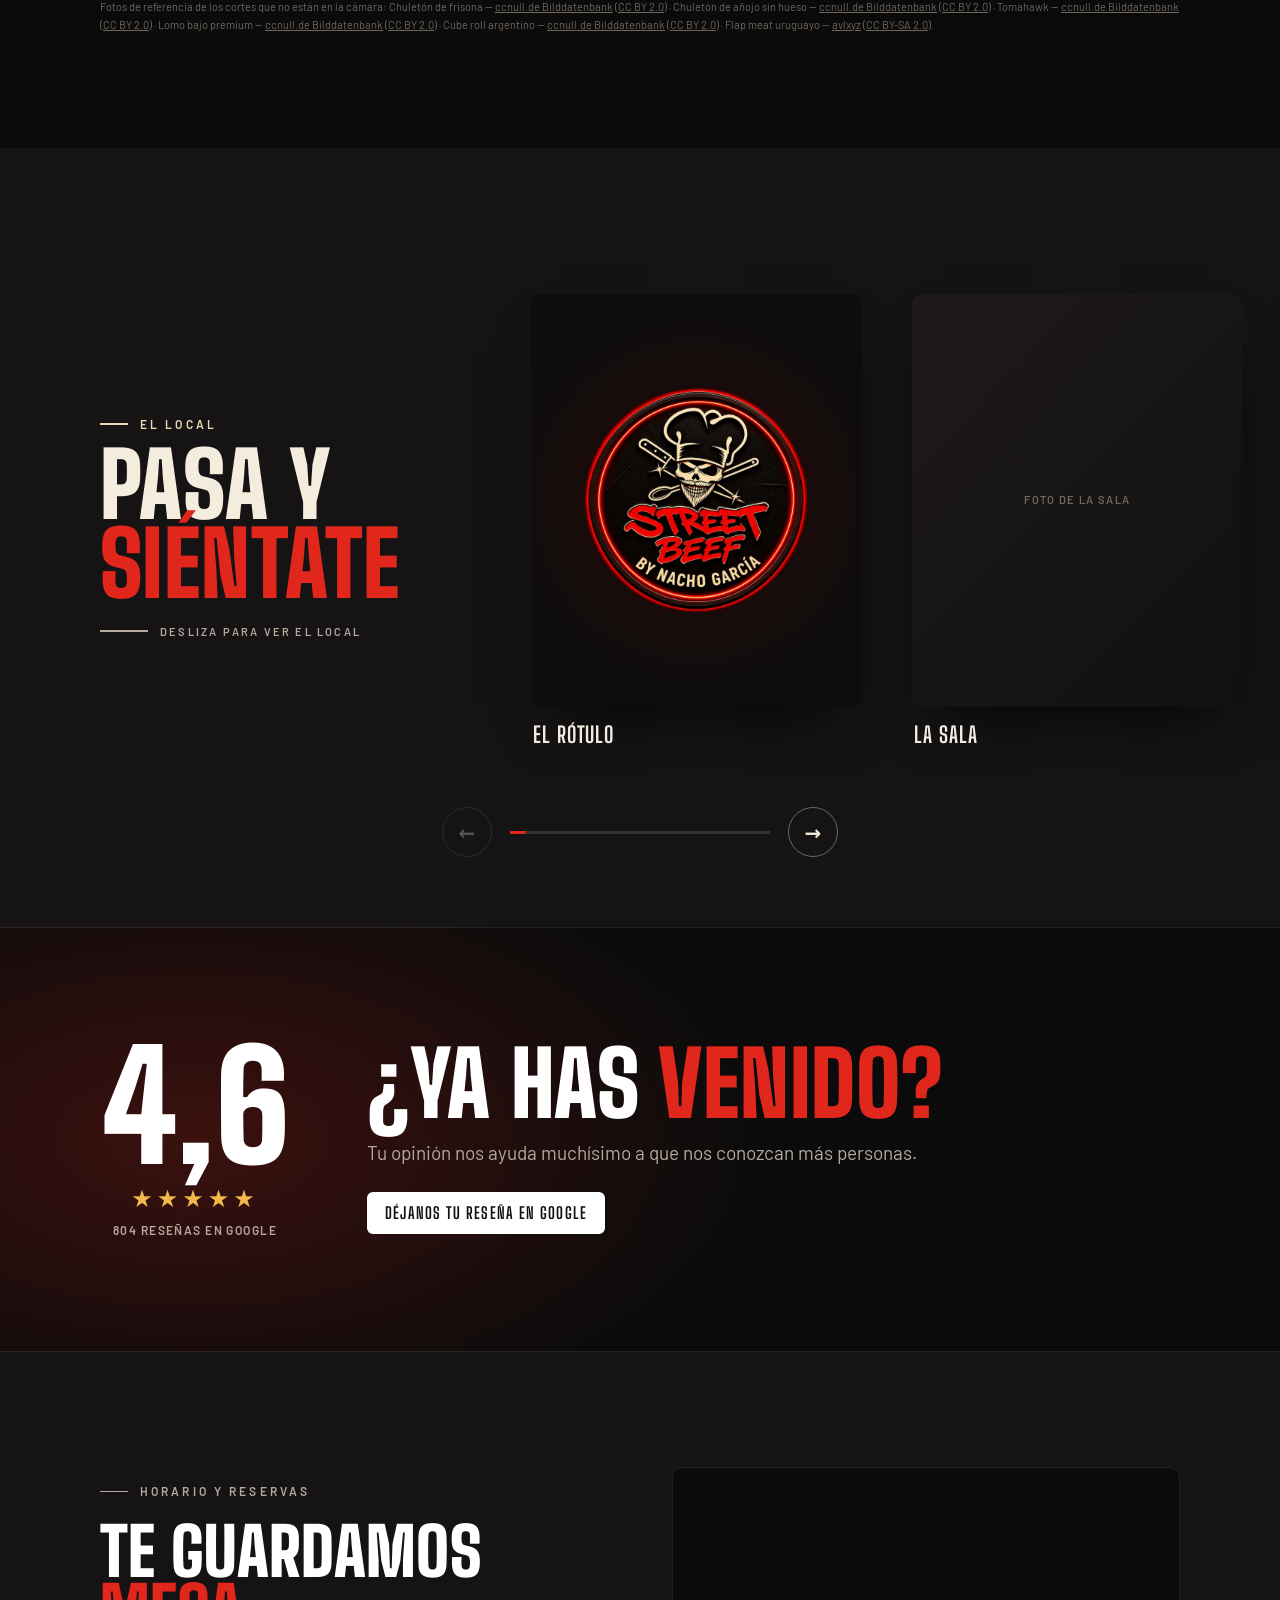
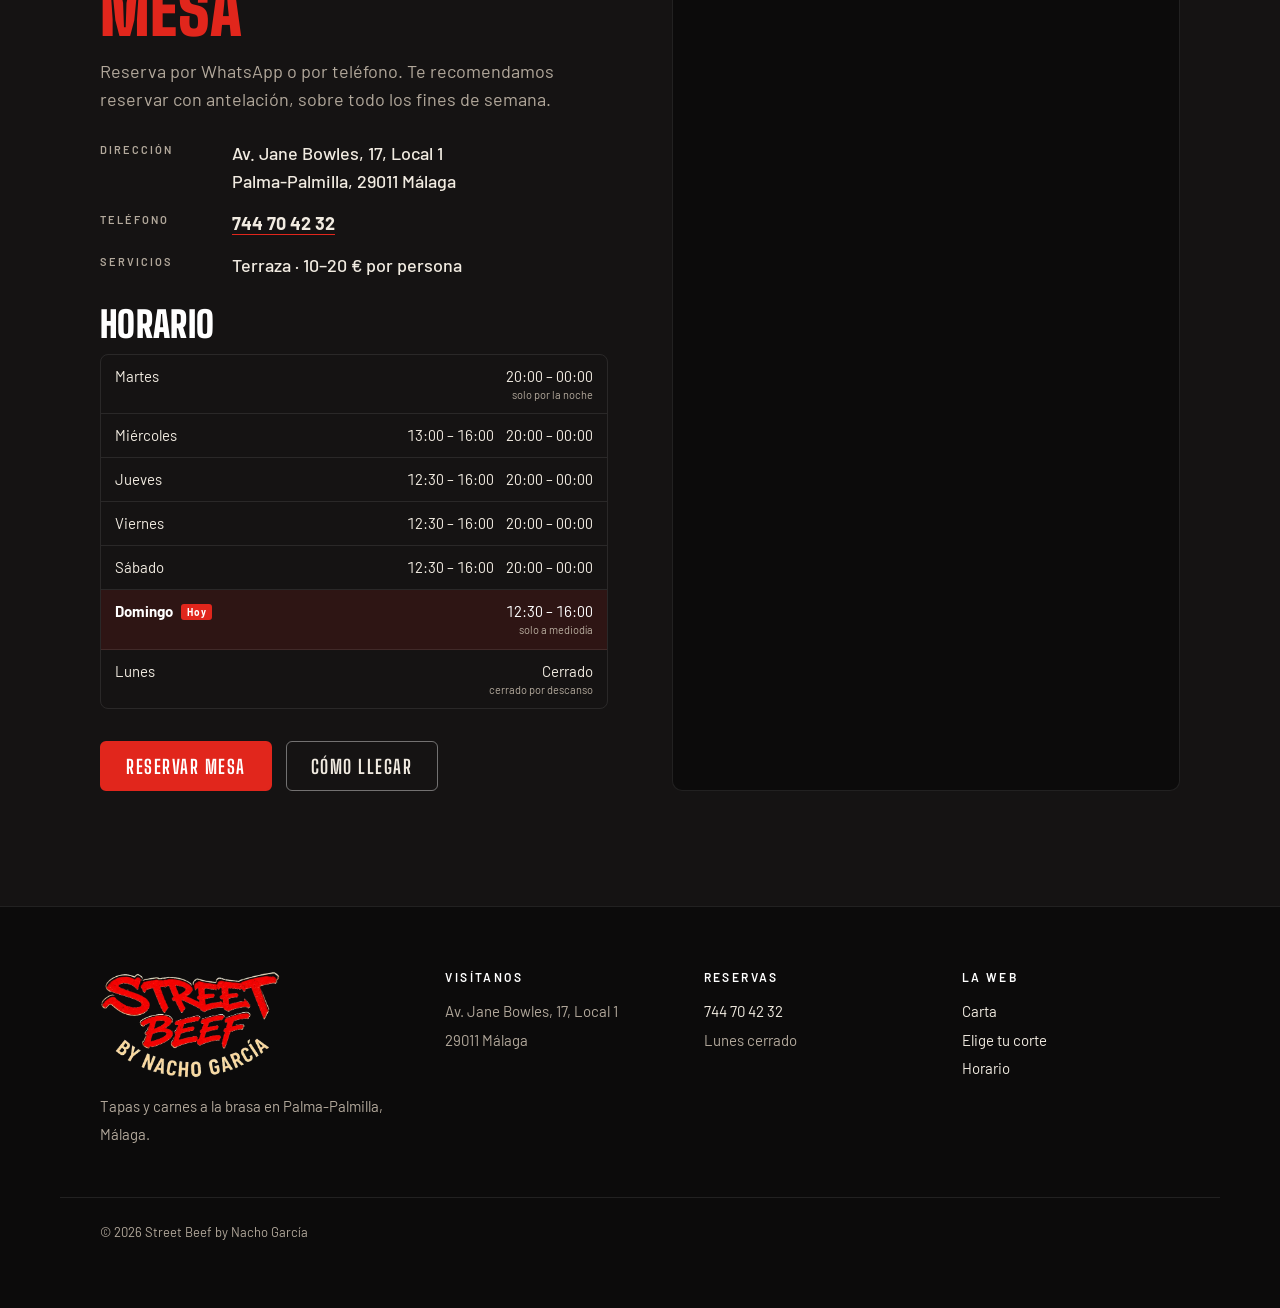
==== commit fb13c383: "Elige tu corte: cámara de maduración real del bar con puntos sobre cada pieza y su foto real Co-Auth" ====
--- a/street-beef/index.html
+++ b/street-beef/index.html
@@ -1004,35 +1004,19 @@
         <header class="section__head reveal">
           <p class="kicker">La brasa · Al peso</p>
           <h2 class="section__title">Elige tu <em>corte</em></h2>
-          <p class="section__sub">Abre la cámara de maduración, elige tu pieza y los gramos: te decimos cuánto sale antes de pedir.</p>
+          <p class="section__sub">Esta es nuestra cámara de maduración. Pulsa una pieza, elige los gramos y te decimos cuánto sale antes de pedir.</p>
         </header>
 
         <div class="grill reveal">
           <!-- Cámara de maduración en 3D: se abre y dentro están los cortes -->
           <div class="aging">
-            <div class="cab" id="cab">
-              <div class="cab__body">
-                <div class="cab__side" aria-hidden="true"></div>
-                <div class="cab__top" aria-hidden="true"><span class="cab__badge">Dry aged</span></div>
-
-                <div class="cab__inside">
-                  <div class="cab__salt" aria-hidden="true"></div>
-                  <div class="cab__led" aria-hidden="true"></div>
-                  <img class="cab__hang cab__hang--l" src="img/cortes/pieza-madurada.webp" alt="" width="520" height="366" loading="lazy">
-                  <img class="cab__hang cab__hang--r" src="img/cortes/pieza-madurada.webp" alt="" width="520" height="366" loading="lazy">
-                  <div class="cab__shelves" id="cutList" role="radiogroup" aria-label="Cortes de la cámara"></div>
-                </div>
-
-                <button class="cab__door" id="cabDoor" type="button" aria-controls="cutList" aria-expanded="false">
-                  <span class="cab__glass" aria-hidden="true"></span>
-                  <img class="cab__logo" src="img/rotulo-3d.webp" alt="" width="1280" height="1280" loading="lazy">
-                  <span class="cab__display" aria-hidden="true"><b>1,5 °C</b> · 82 % HR</span>
-                  <span class="cab__handle" aria-hidden="true"></span>
-                  <span class="cab__cta" id="cabCta">Abrir la cámara</span>
-                </button>
-              </div>
-              <div class="cab__floor" aria-hidden="true"></div>
-            </div>
+            <figure class="camara">
+              <img src="img/camara.webp" alt="Cámara de maduración de Street Beef con las piezas de vaca rubia gallega, T-bone, lomo alto y lomo bajo" width="997" height="1577" loading="lazy">
+              <div class="camara__spots" id="cutSpots"></div>
+              <figcaption>Nuestra cámara de maduración · 2 °C · 85 % de humedad</figcaption>
+            </figure>
+            <p class="cuts__label">Todos los cortes a la brasa</p>
+            <div class="cuts" id="cutList" role="radiogroup" aria-label="Cortes a la brasa"></div>
           </div>
 
           <div class="pick">
--- a/street-beef/css/styles.css
+++ b/street-beef/css/styles.css
@@ -839,3 +839,36 @@
 .visit .btn--outline:hover { background: var(--text); color: #111; }
 .visit .section__title { font-size: clamp(44px, 5.2vw, 76px); }
 @media (min-width: 901px) { .footer { padding-bottom: 64px; } }
+
+/* ---------- Cámara de maduración real (foto del bar) ---------- */
+.aging { display: block; }
+.camara { position: relative; margin: 0 auto; max-width: 460px; }
+.camara img { width: 100%; height: auto; display: block; filter: drop-shadow(0 40px 50px rgba(0,0,0,.7)); }
+.camara figcaption { margin-top: 14px; text-align: center; font: 500 13px/1.4 var(--font-body); color: var(--text-soft); letter-spacing: .04em; }
+.camara__spots { position: absolute; inset: 0 0 32px 0; }
+.spot { position: absolute; transform: translate(-50%, -50%); width: 44px; height: 44px; padding: 0; border: 0; background: none; cursor: pointer; }
+.spot__dot { position: absolute; left: 50%; top: 50%; width: 18px; height: 18px; margin: -9px 0 0 -9px; border-radius: 50%;
+  background: #fff; box-shadow: 0 0 0 4px rgba(225,38,28,.85), 0 4px 10px rgba(0,0,0,.6); }
+.spot__dot::after { content: ""; position: absolute; inset: -4px; border-radius: 50%; border: 2px solid #fff; animation: spotPulse 2s ease-out infinite; }
+@keyframes spotPulse { from { transform: scale(1); opacity: .9; } to { transform: scale(2.4); opacity: 0; } }
+.spot__label { position: absolute; left: 50%; bottom: calc(100% + 2px); transform: translateX(-50%) translateY(4px); white-space: nowrap;
+  padding: 7px 11px; border-radius: 6px; background: rgba(12,11,11,.92); color: #fff; font: 600 12px/1 var(--font-body); letter-spacing: .04em;
+  opacity: 0; pointer-events: none; transition: opacity .2s ease, transform .2s ease; box-shadow: 0 8px 18px rgba(0,0,0,.5); }
+.spot__label small { font-weight: 500; color: var(--text-soft); margin-left: 3px; }
+.spot:hover .spot__label, .spot:focus-visible .spot__label, .spot.is-on .spot__label { opacity: 1; transform: translateX(-50%); }
+.spot.is-on .spot__dot { background: var(--red); box-shadow: 0 0 0 4px #fff, 0 4px 10px rgba(0,0,0,.6); }
+
+/* Lista de cortes */
+.cuts__label { margin: 34px 0 12px; font: 600 12px/1 var(--font-body); letter-spacing: .22em; text-transform: uppercase; color: var(--text-soft); }
+.cuts { display: grid; grid-template-columns: repeat(2, minmax(0, 1fr)); gap: 8px; }
+.cuts .cut { display: flex; align-items: center; gap: 8px; flex: none; padding: 12px 14px; border: 1px solid var(--hair); border-radius: 8px;
+  background: var(--surface); color: var(--text); text-align: left; transform: none !important; clip-path: none; transition: border-color .2s ease, background-color .2s ease; }
+.cuts .cut::before { display: none; }
+.cuts .cut:hover { border-color: rgba(255,255,255,.3); }
+.cuts .cut__name { flex: 1; font: 600 14px/1.2 var(--font-body); text-transform: none; letter-spacing: 0; }
+.cuts .cut__price { font: 600 13px/1 var(--font-body); color: var(--text-soft); font-variant-numeric: tabular-nums; }
+.cuts .cut__live { flex: none; padding: 3px 6px; border-radius: 3px; background: rgba(225,38,28,.18); color: #ff7a6a; font: 700 9px/1 var(--font-body); letter-spacing: .12em; text-transform: uppercase; }
+.cuts .cut[aria-checked="true"] { border-color: var(--red); background: rgba(225,38,28,.12); }
+.cuts .cut[aria-checked="true"] .cut__price { color: #fff; }
+@media (max-width: 900px) { .camara { max-width: 380px; } }
+@media (max-width: 560px) { .cuts { grid-template-columns: 1fr; } }
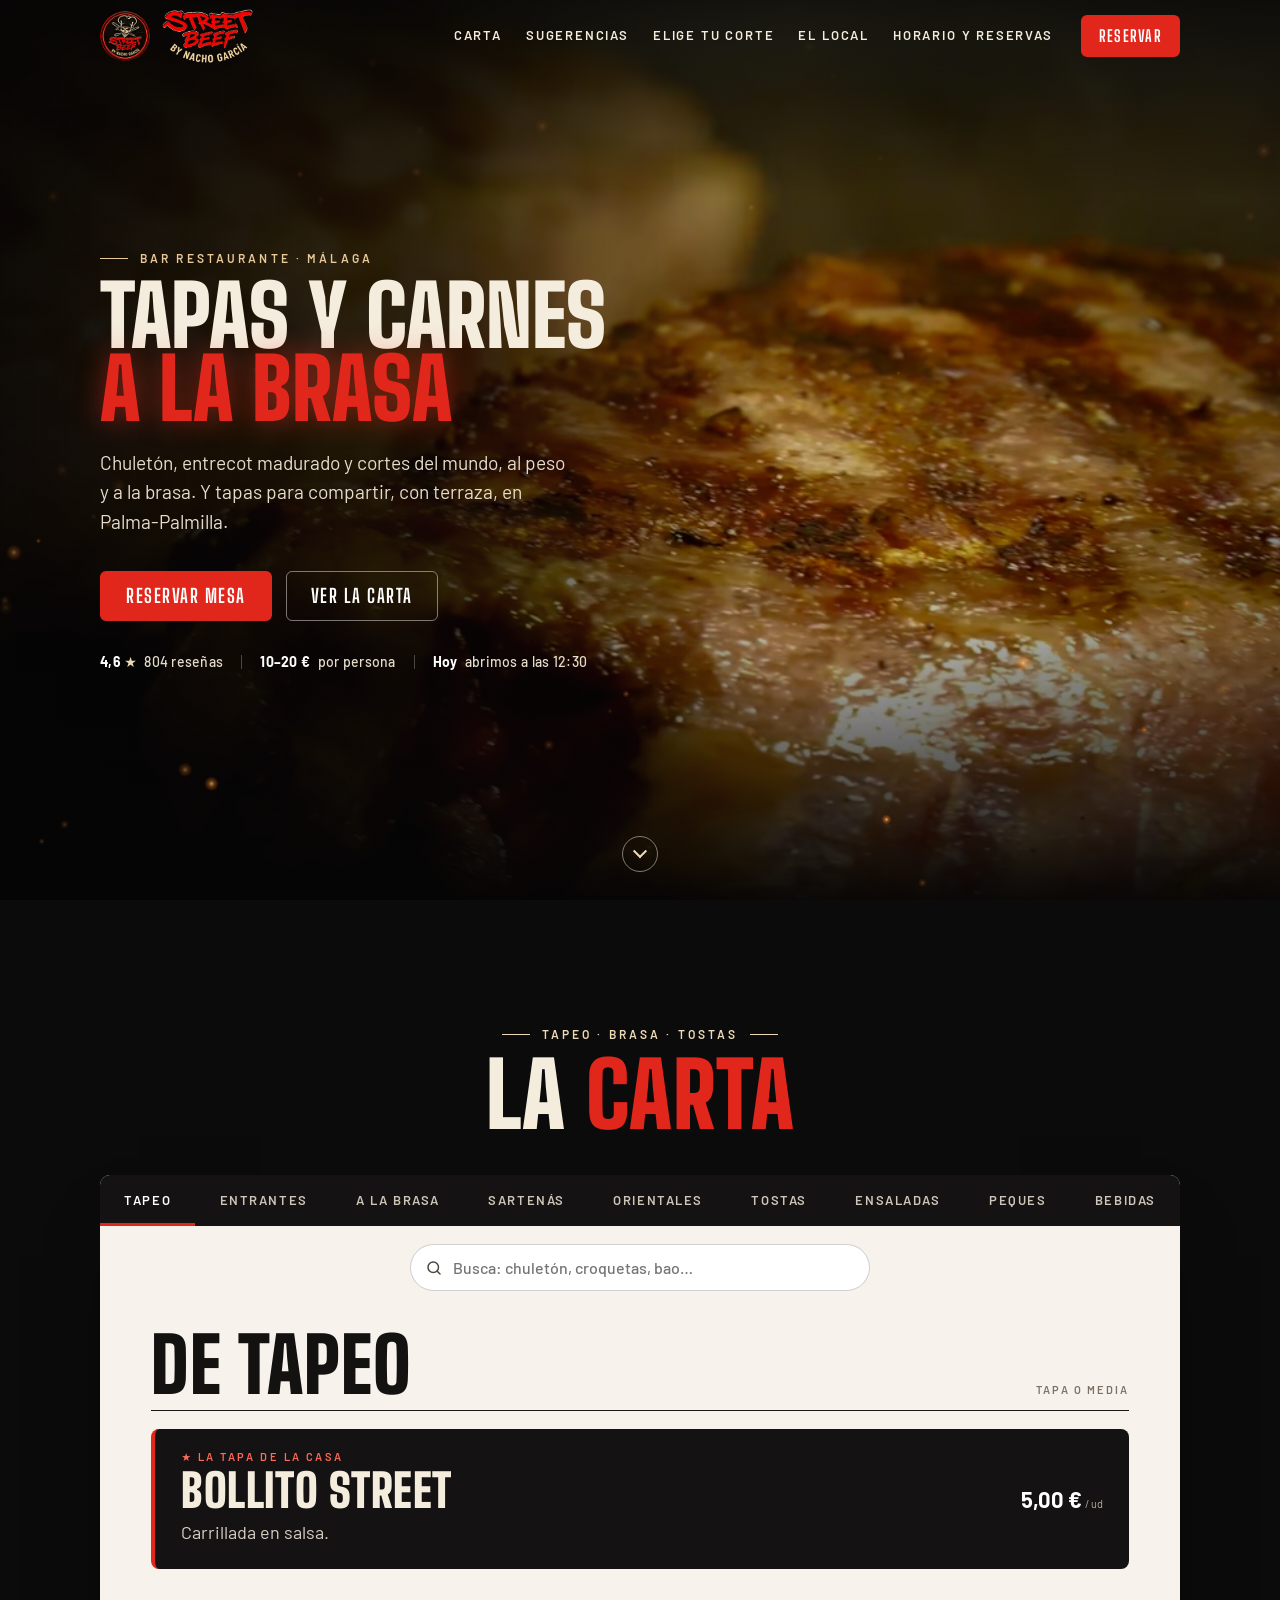
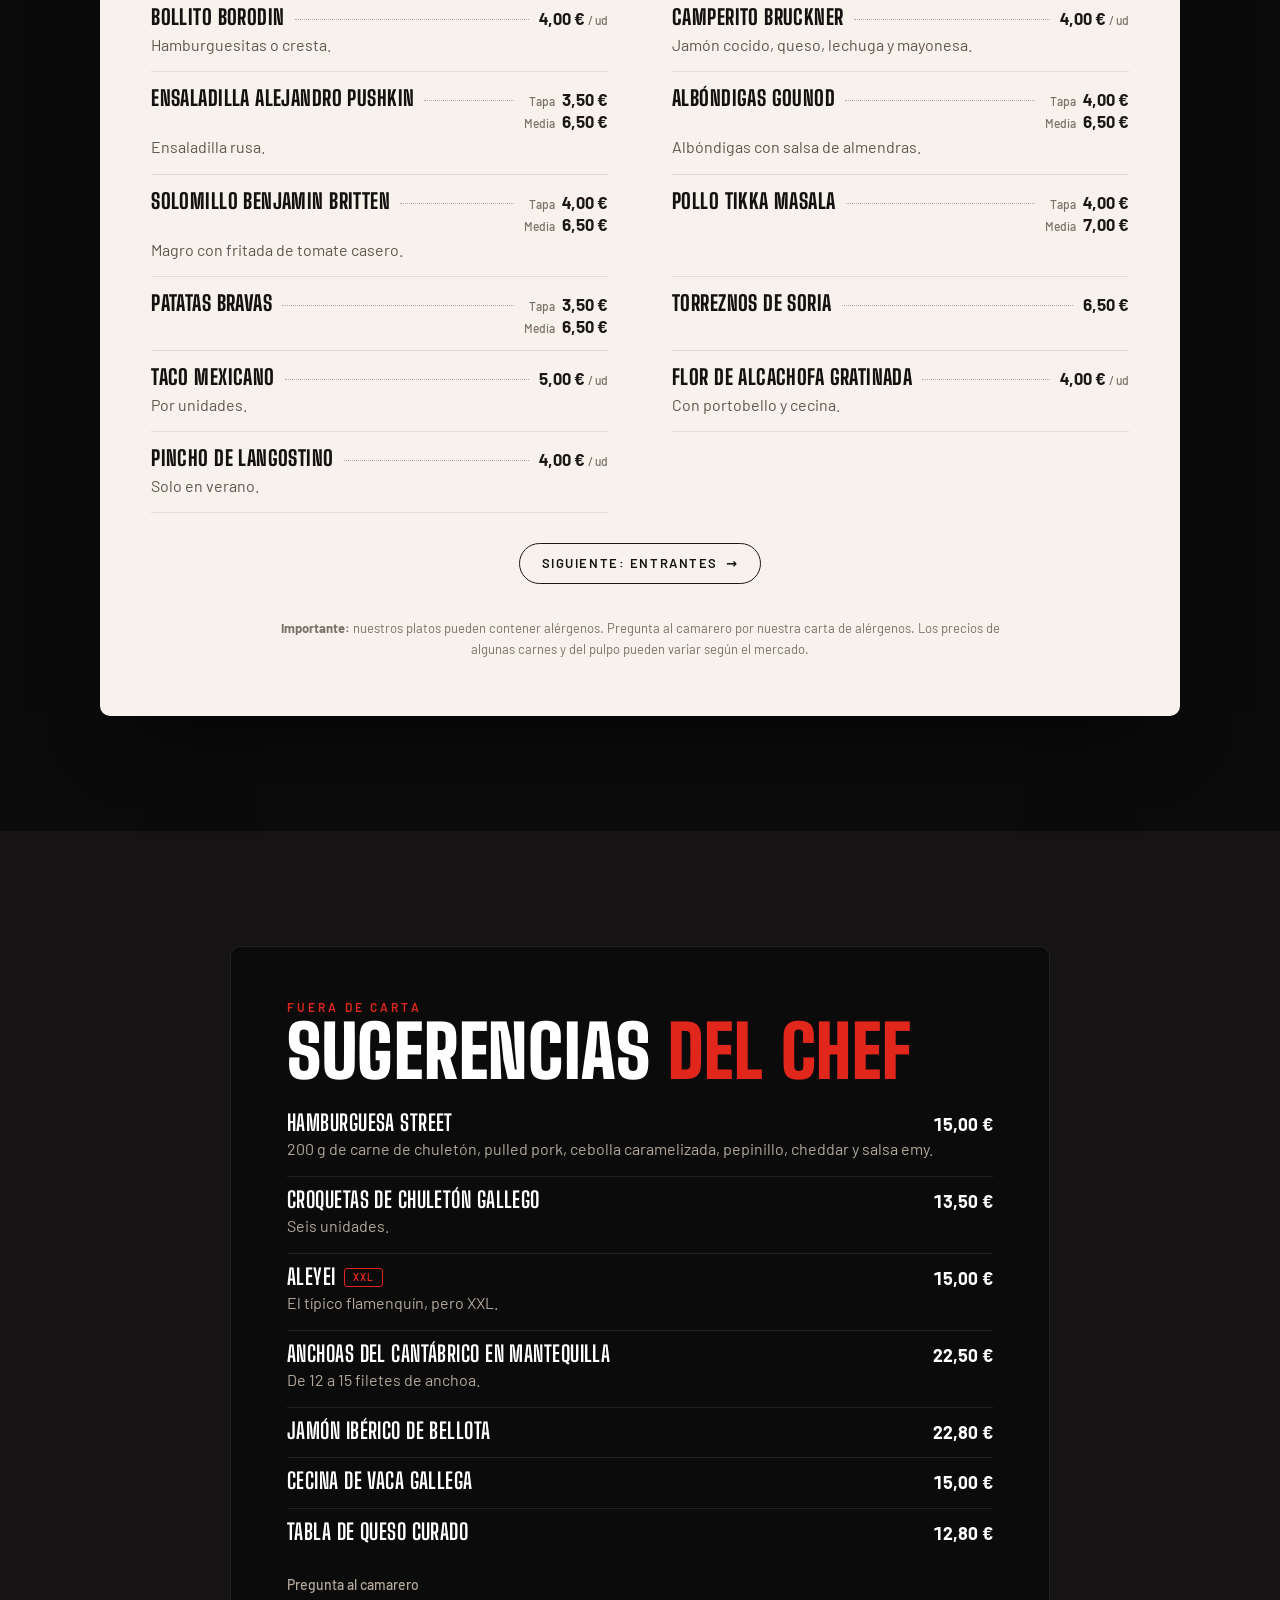
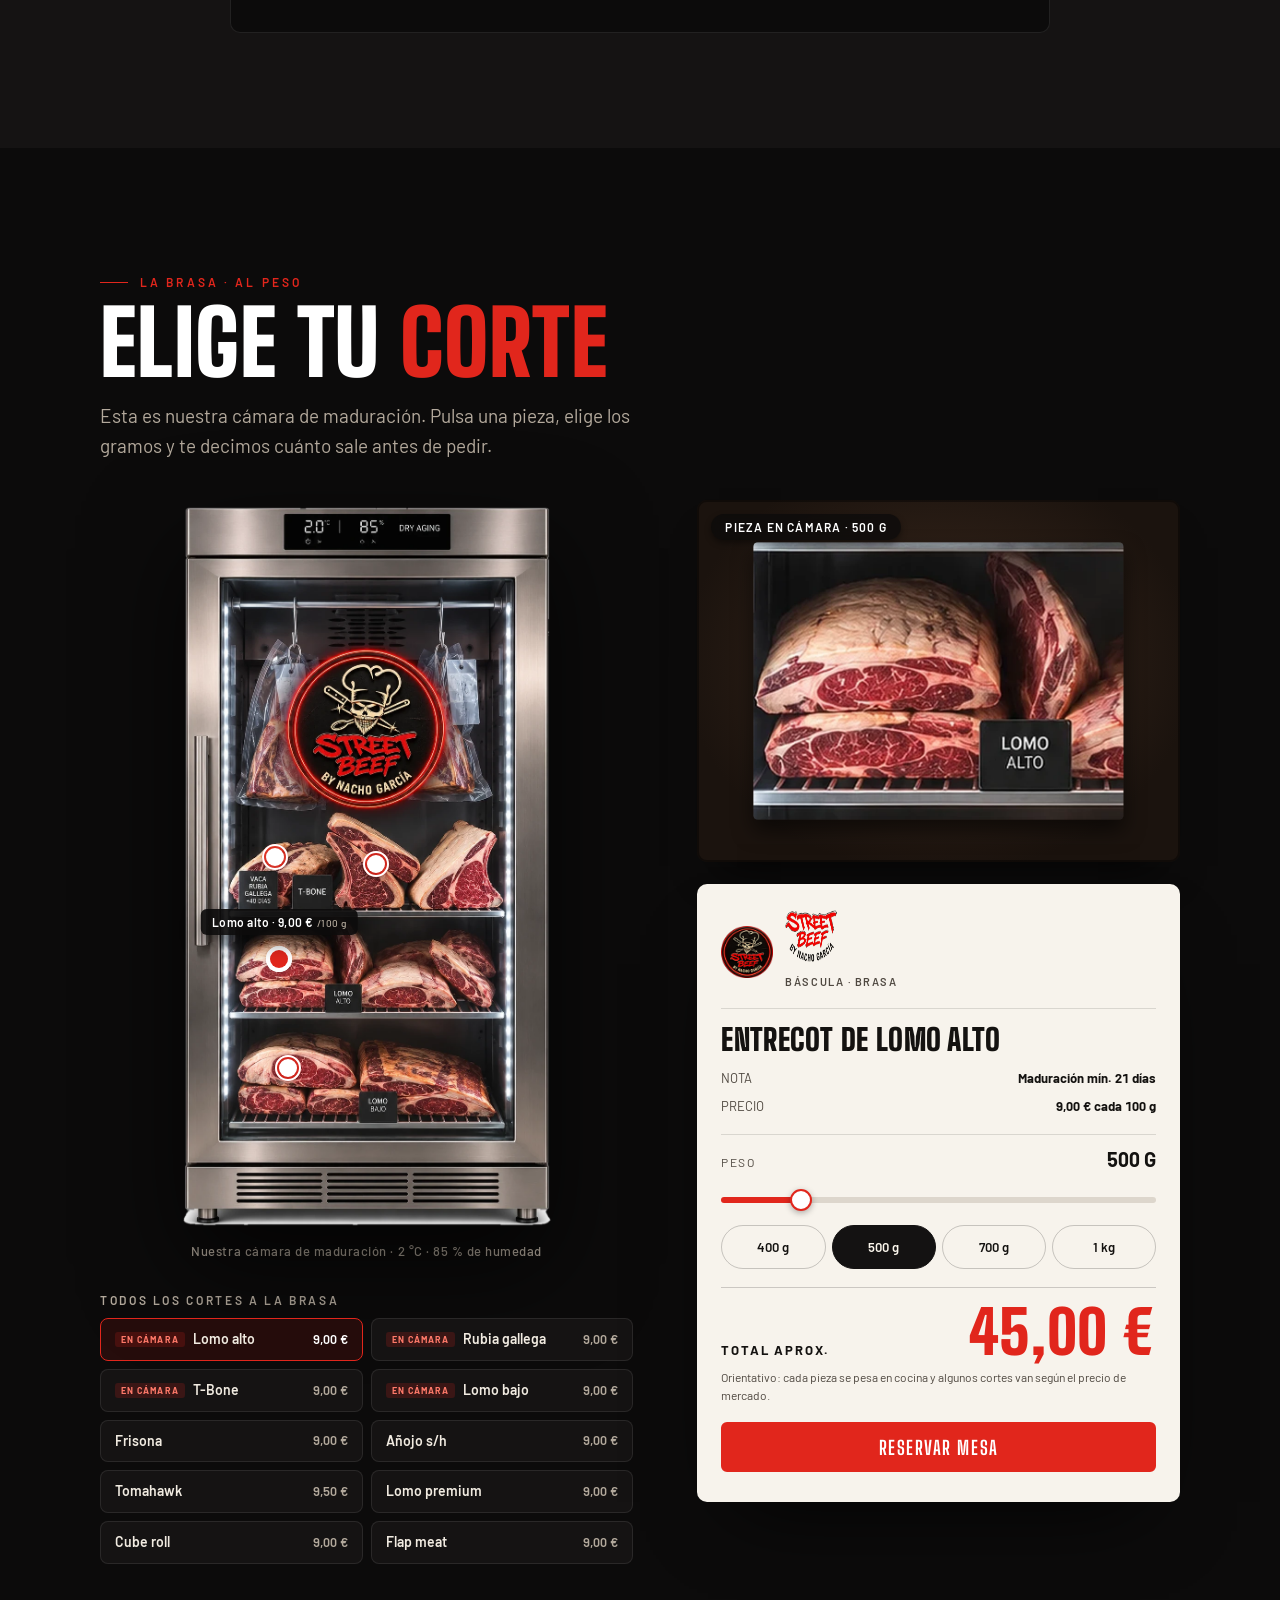
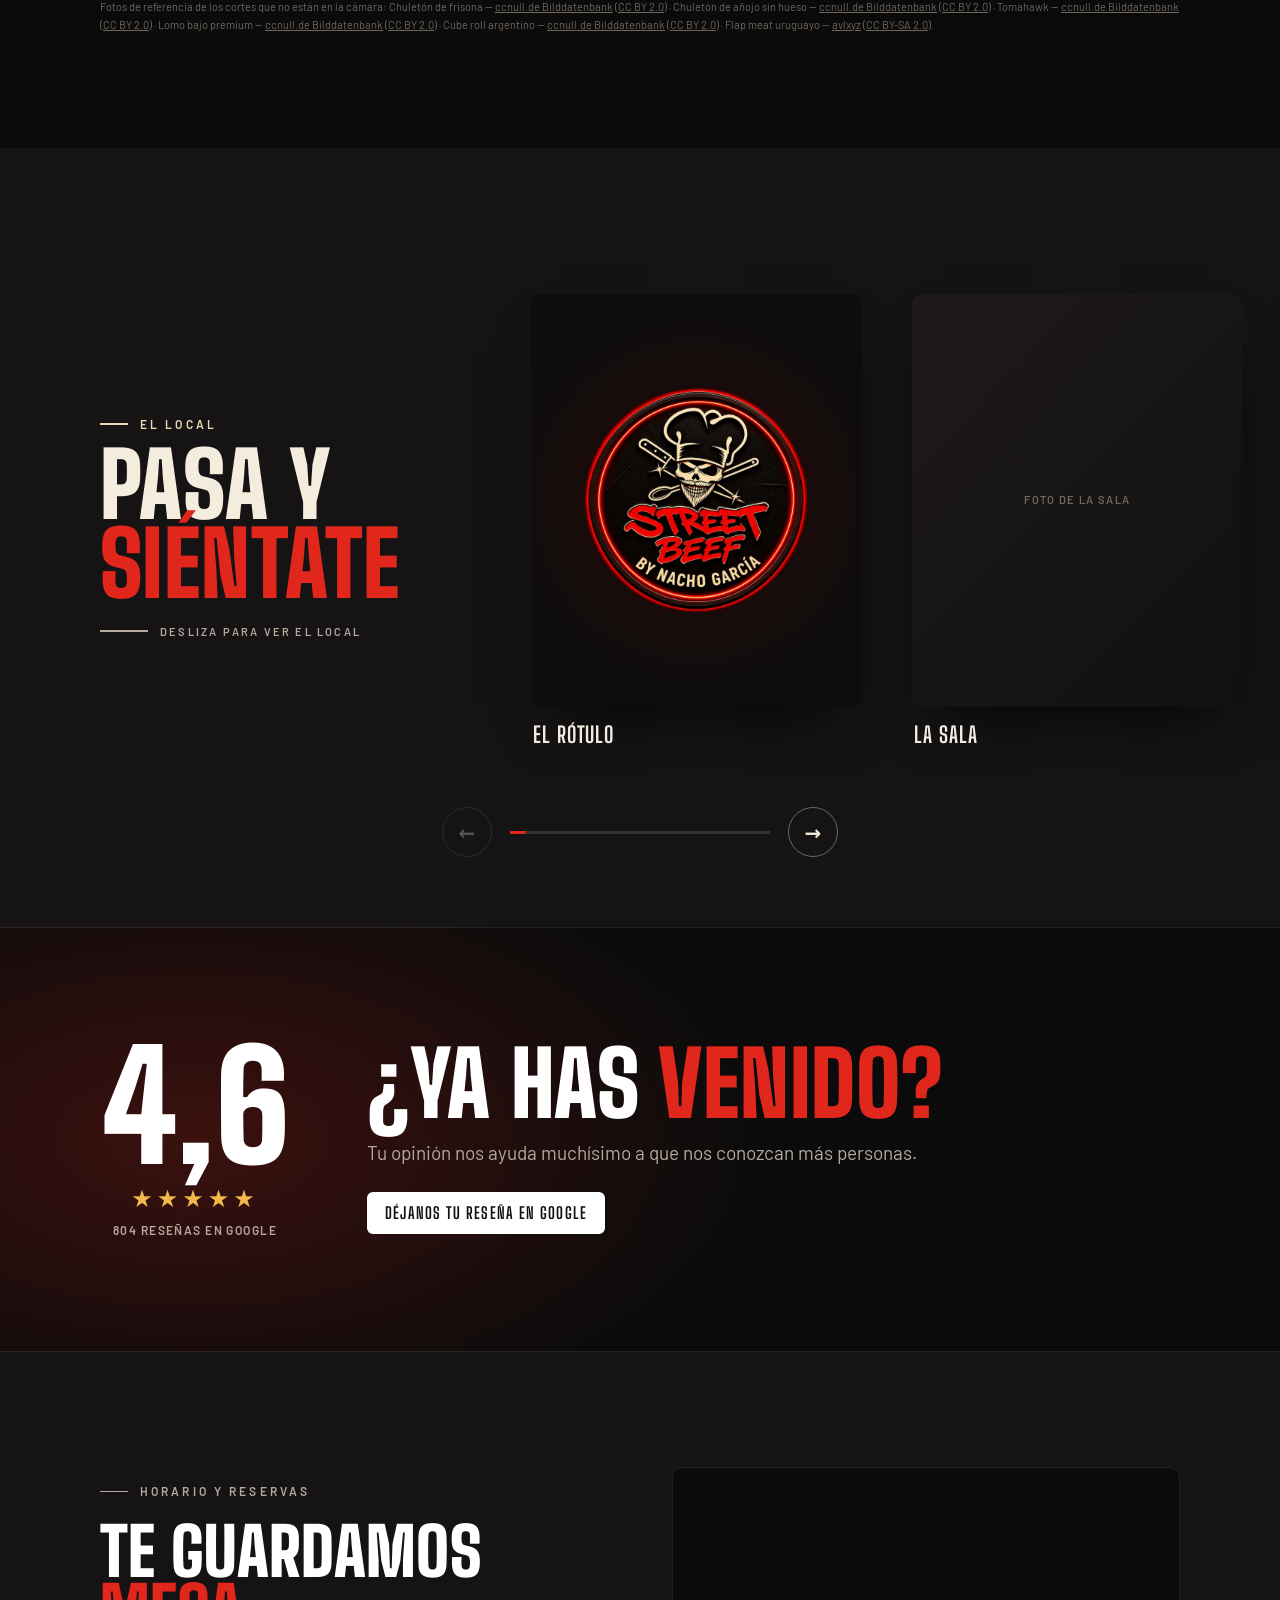
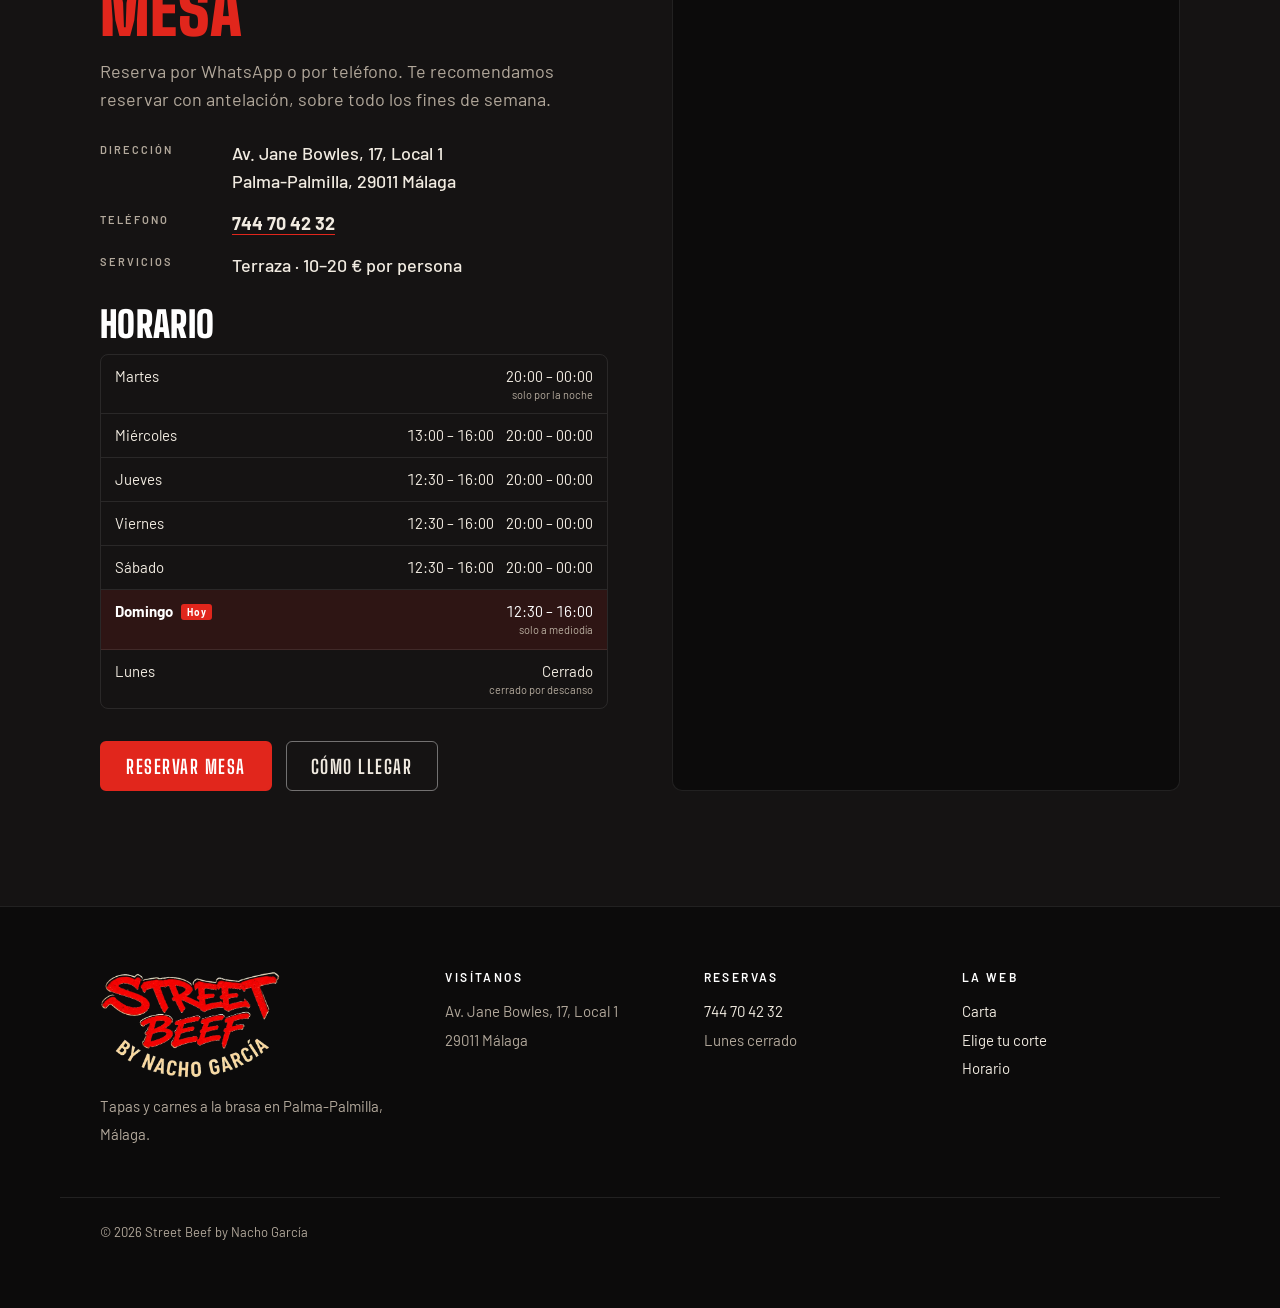
==== commit acc6f128: "Foto inicial de la pieza: usar la del lomo alto de la cámara Co-Authored-By: Claude Opus 5.5 <norepl" ====
--- a/street-beef/index.html
+++ b/street-beef/index.html
@@ -1021,7 +1021,7 @@
 
           <div class="pick">
             <figure class="piece" id="piece">
-              <img id="cutPhoto" src="img/cortes/entrecot-lomo-alto.webp" alt="" width="800" height="600">
+              <img id="cutPhoto" src="img/cortes/real-lomo-alto.webp" alt="" width="800" height="600">
               <figcaption><span id="pieceTag">Tu pieza</span></figcaption>
             </figure>
 
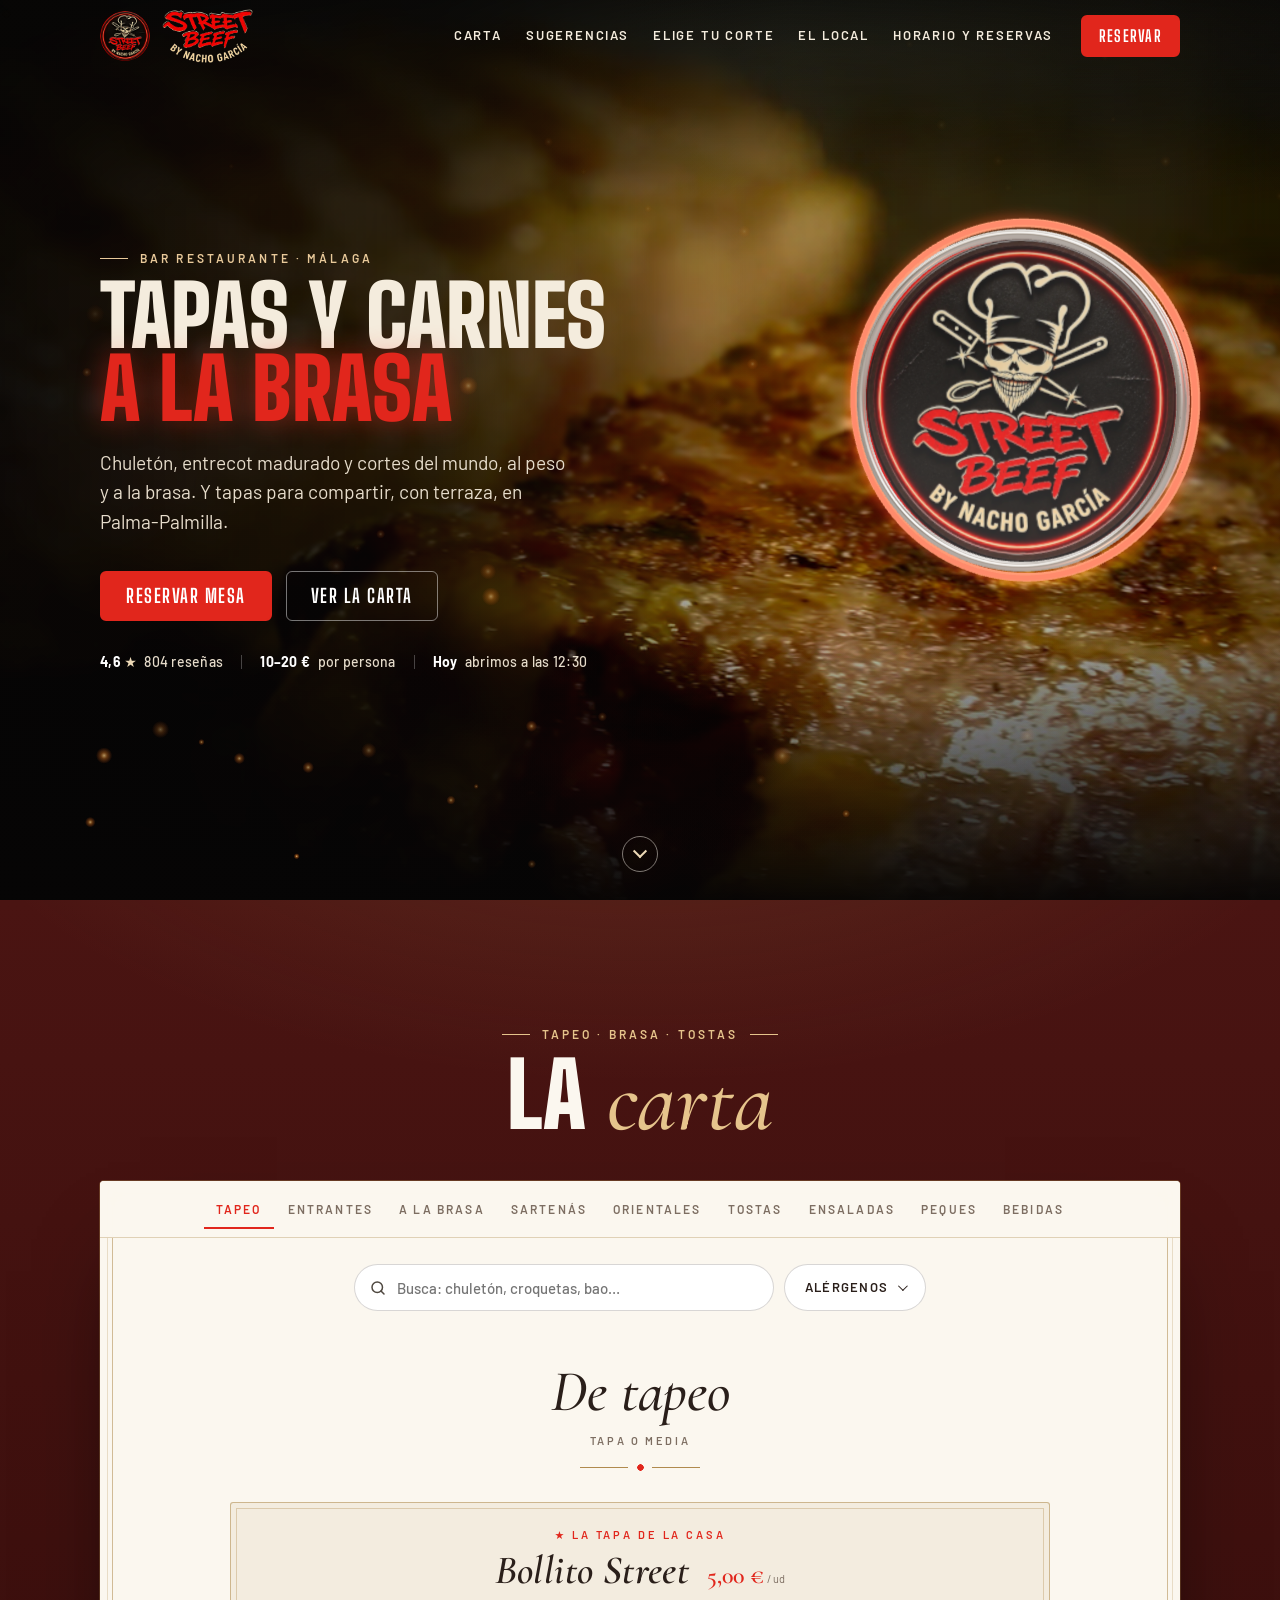
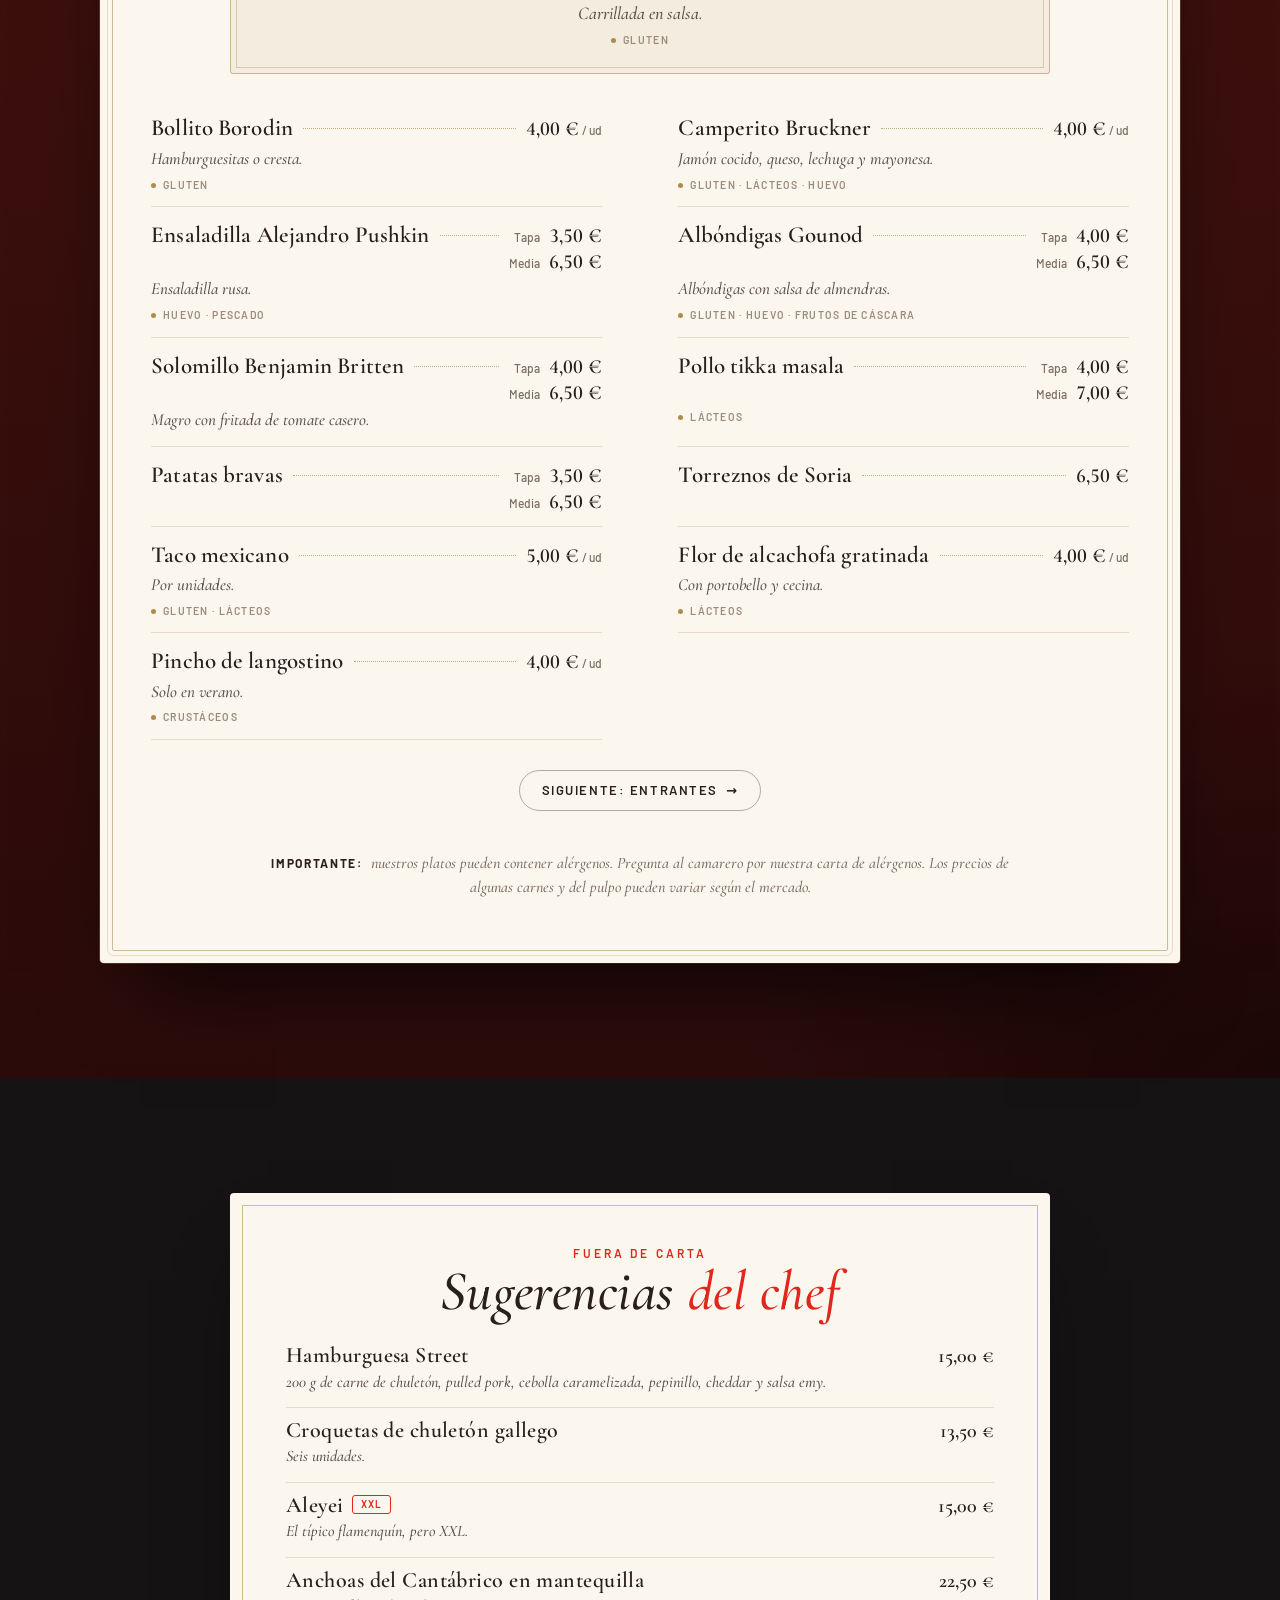
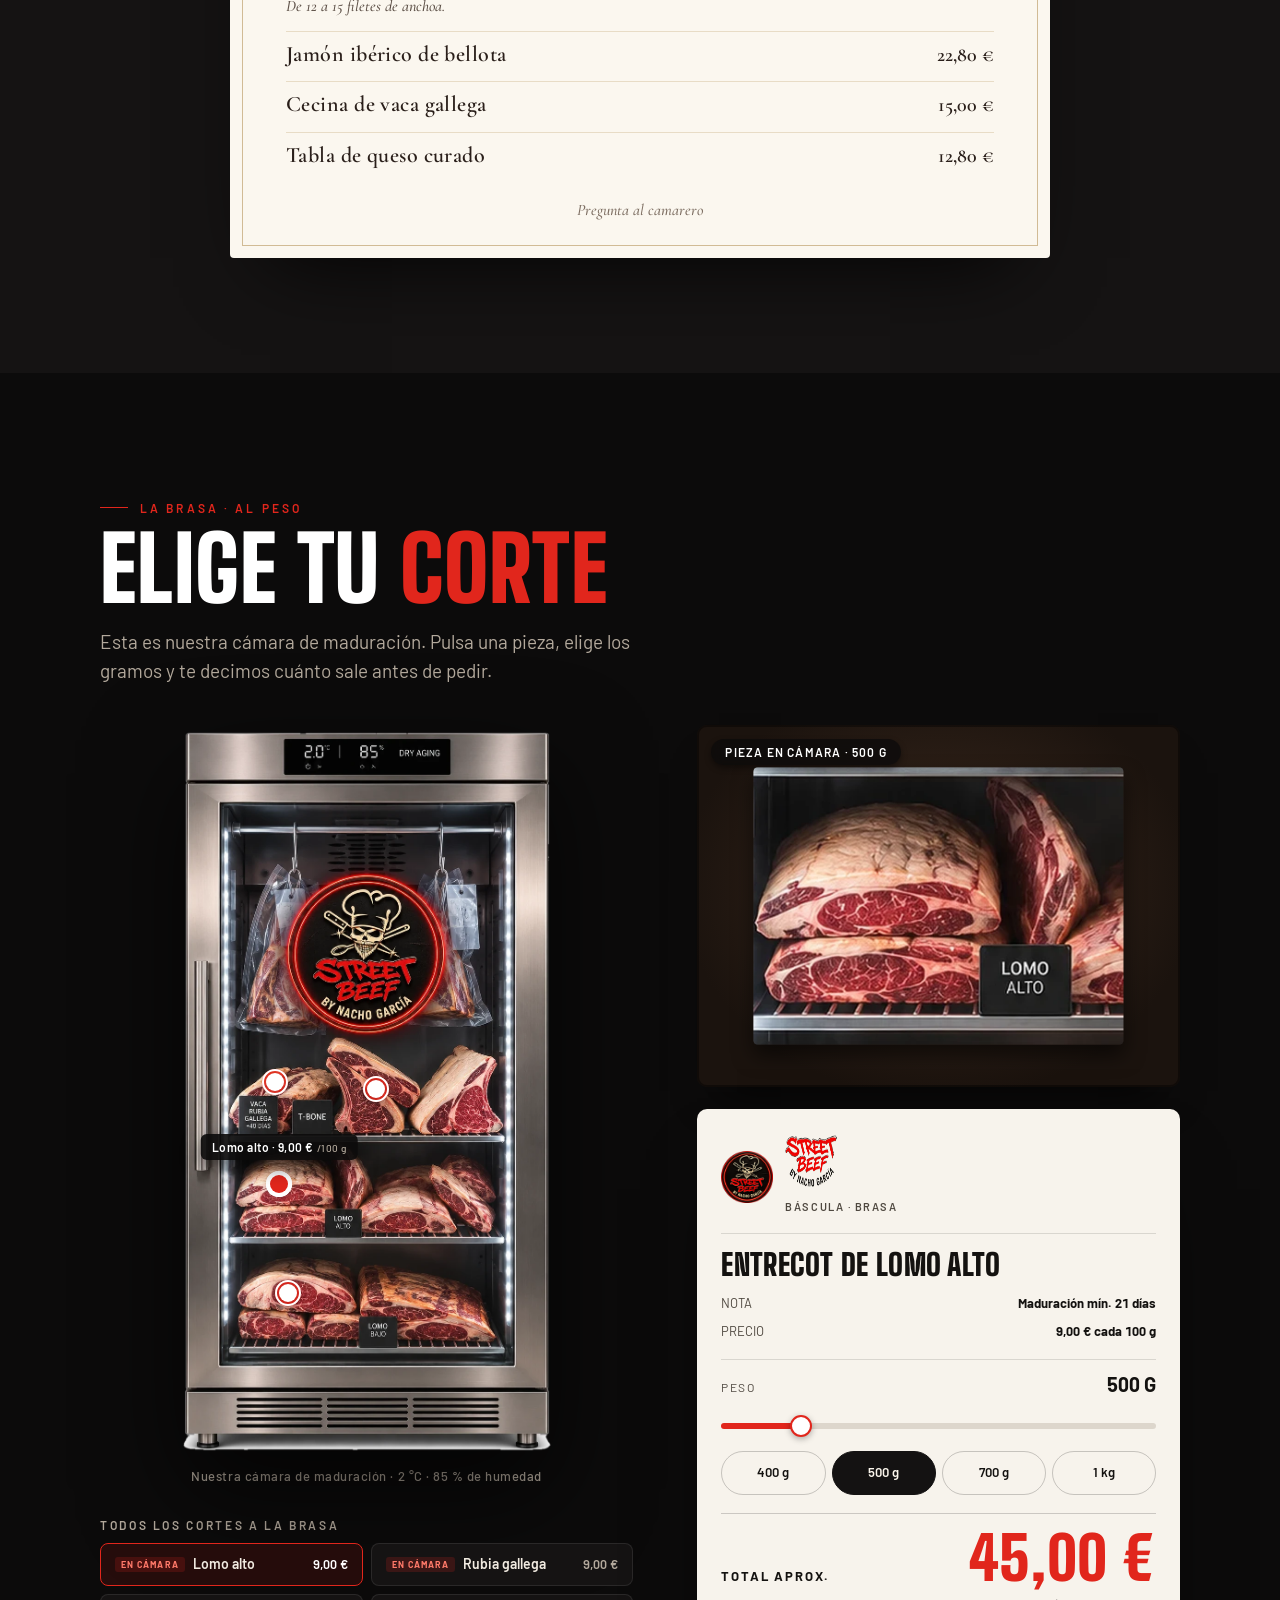
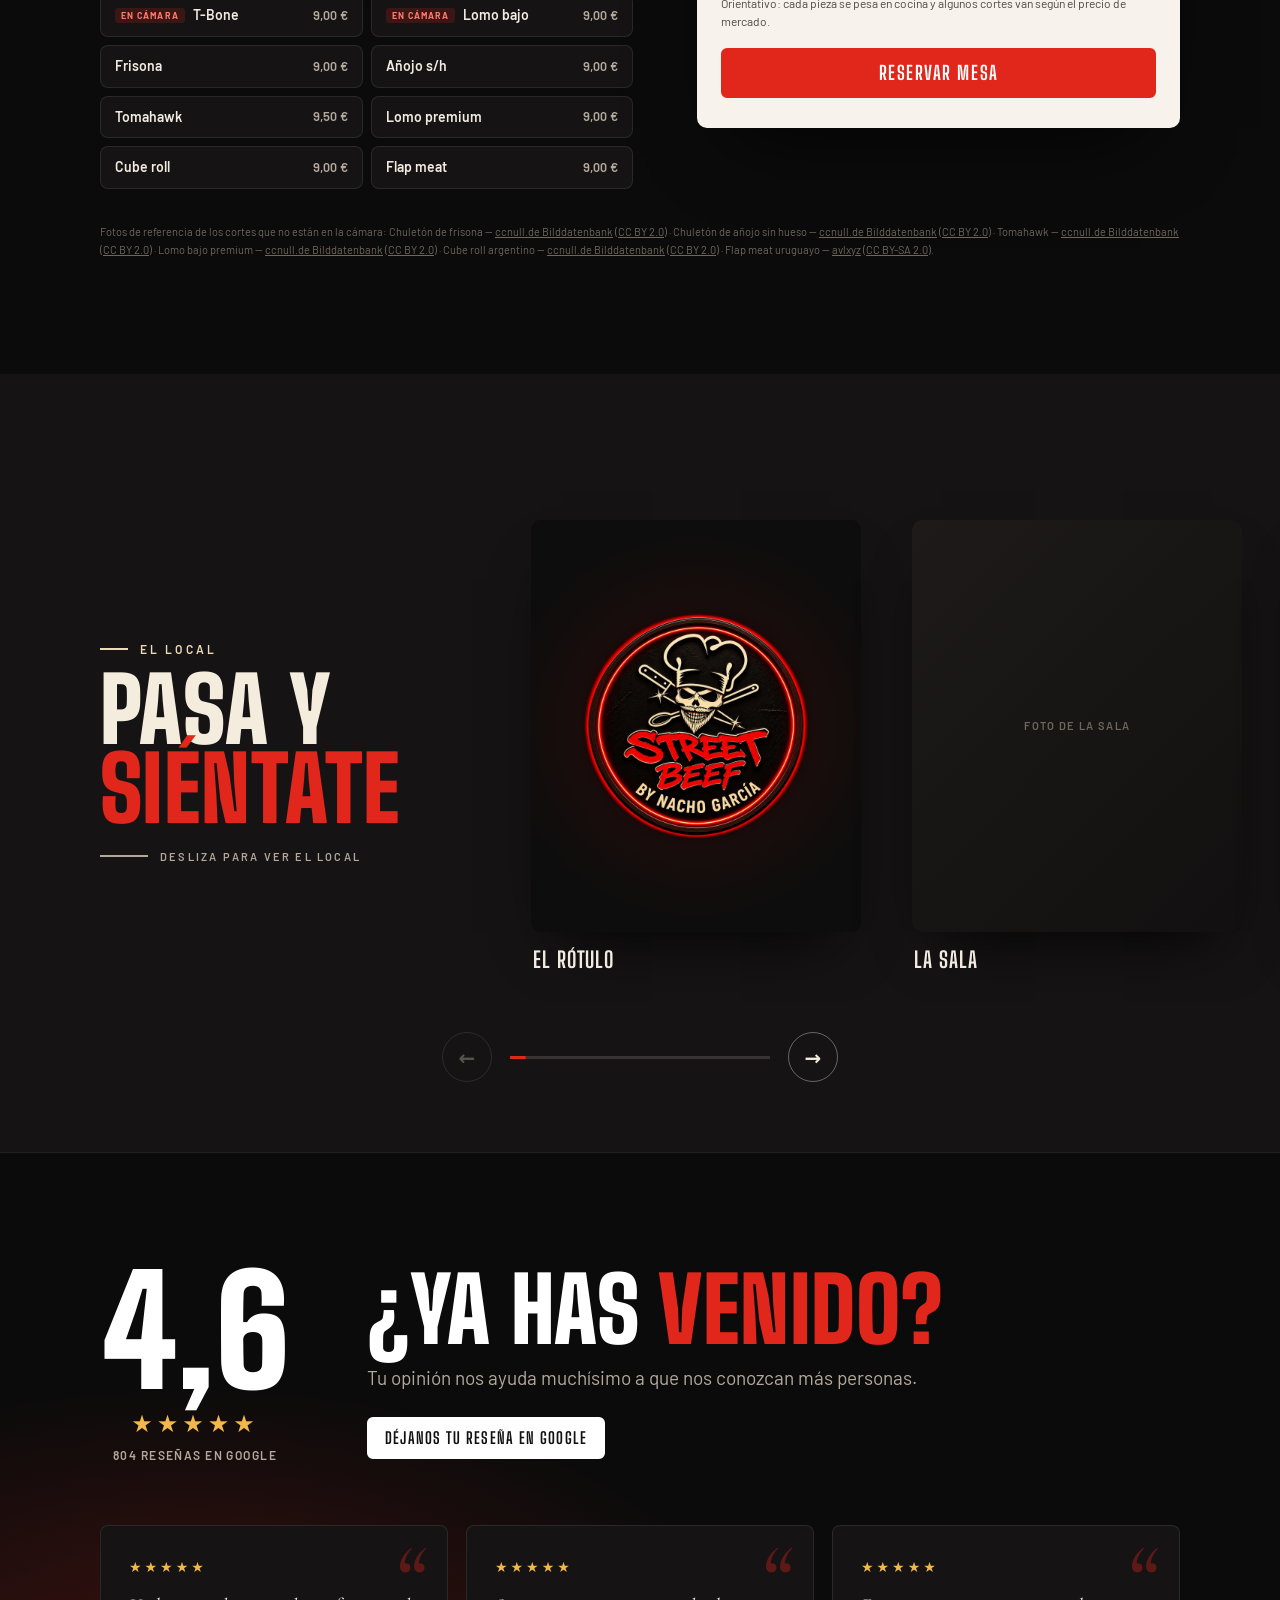
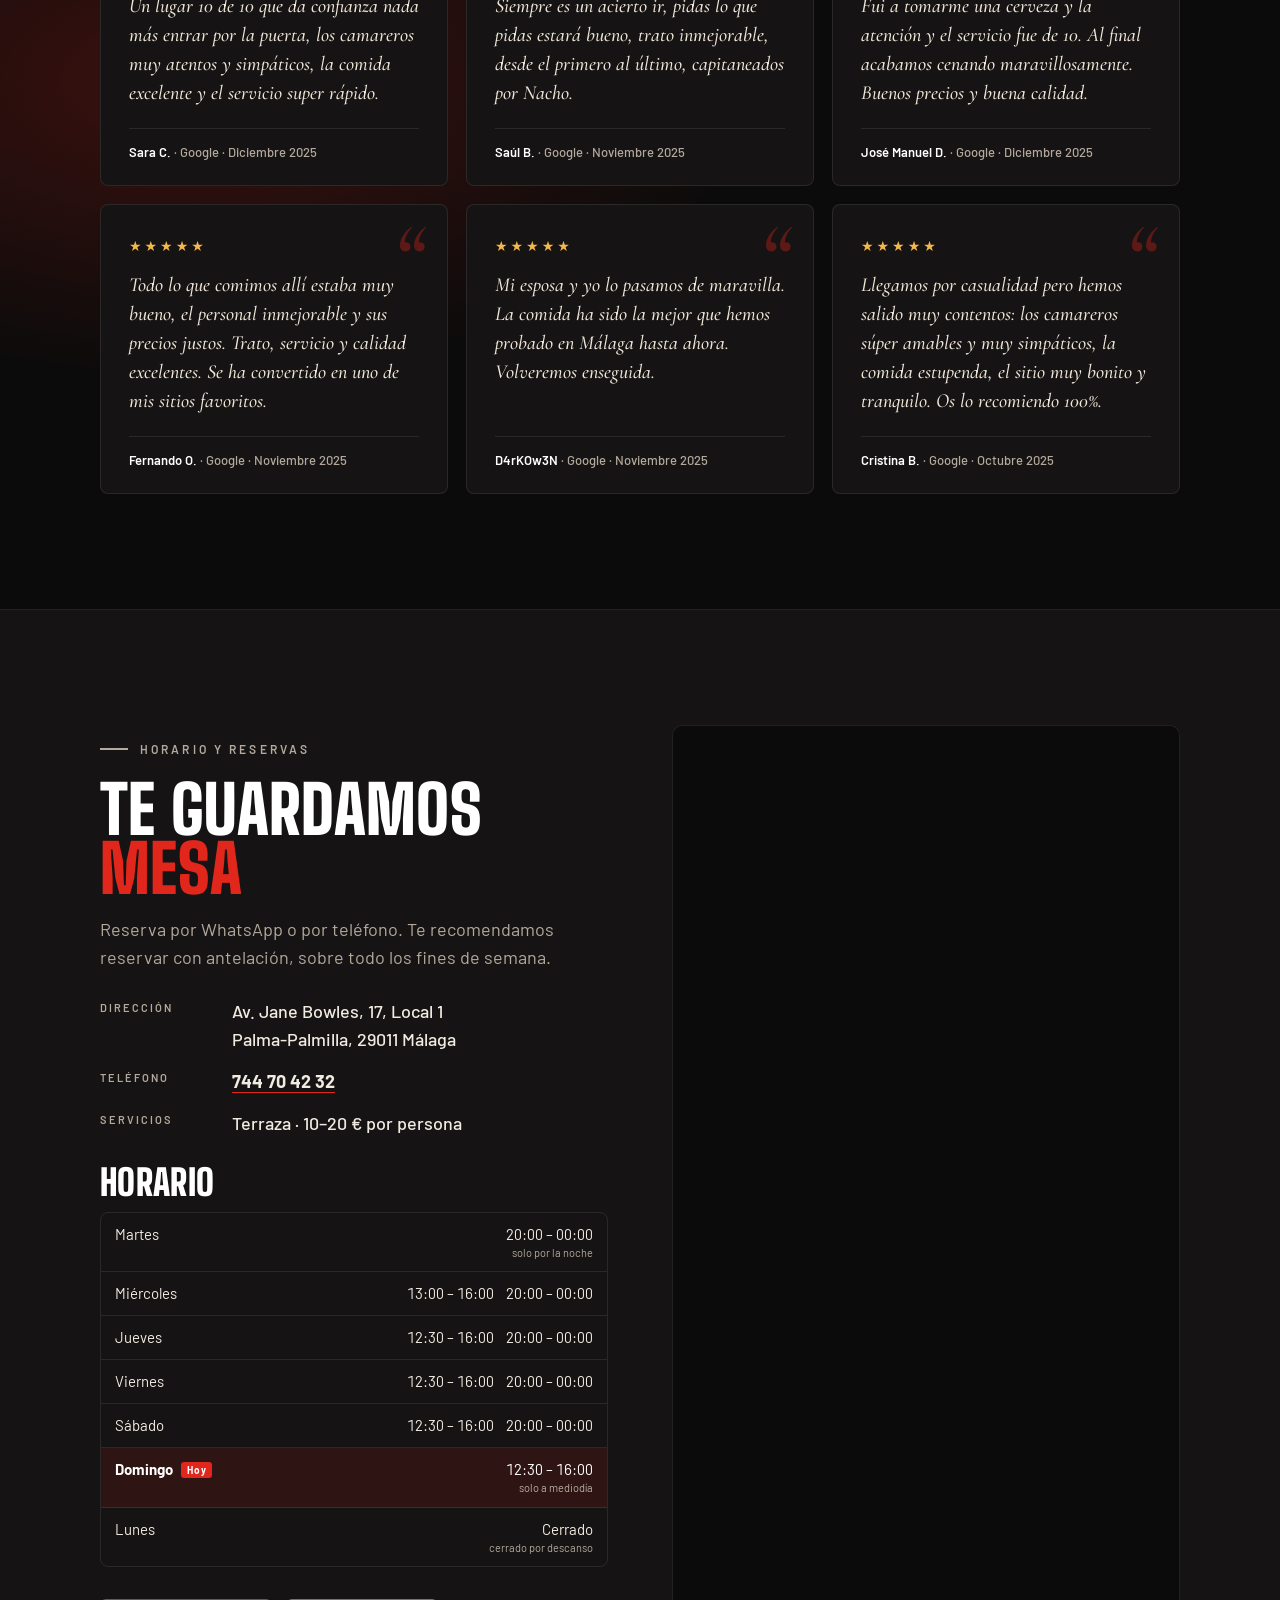
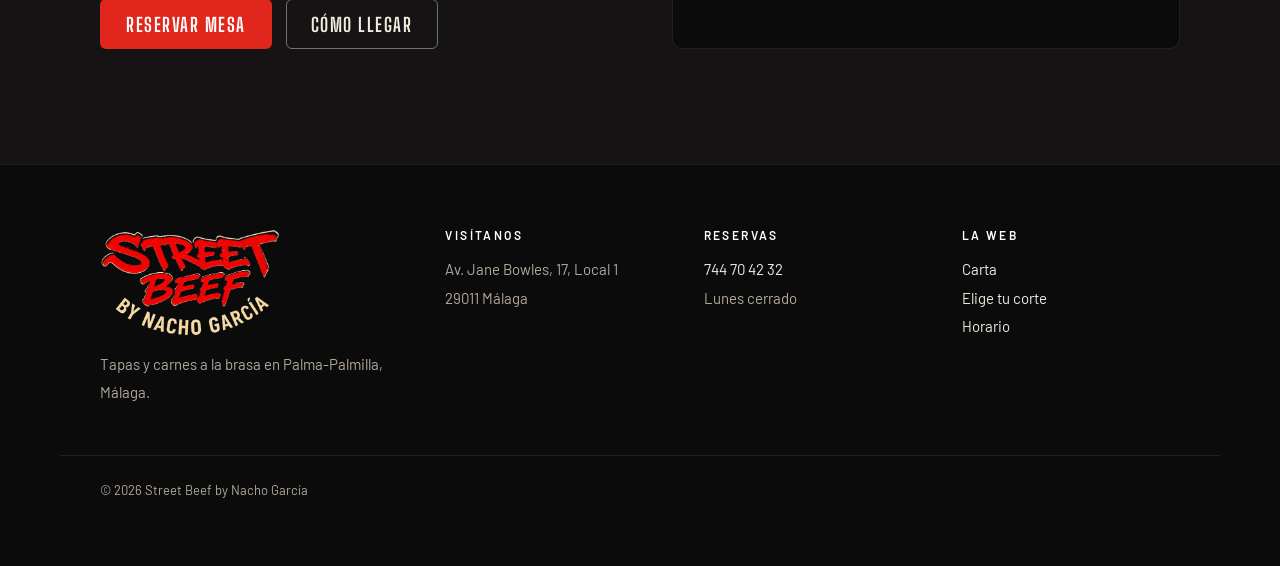
==== commit af98bb35: "Carta elegante (burdeos y marfil, serif) con filtro de alérgenos; reseñas reales de Google Co-Author" ====
--- a/street-beef/index.html
+++ b/street-beef/index.html
@@ -20,7 +20,7 @@
   <link rel="apple-touch-icon" href="img/logo.png">
   <link rel="preconnect" href="https://fonts.googleapis.com">
   <link rel="preconnect" href="https://fonts.gstatic.com" crossorigin>
-  <link href="https://fonts.googleapis.com/css2?family=Big+Shoulders+Display:wght@700;800;900&family=Barlow:wght@400;500;600;700&family=Space+Mono:wght@400;700&family=Permanent+Marker&display=swap" rel="stylesheet">
+  <link href="https://fonts.googleapis.com/css2?family=Big+Shoulders+Display:wght@700;800;900&family=Cormorant+Garamond:ital,wght@0,500;0,600;0,700;1,500&family=Barlow:wght@400;500;600;700&family=Space+Mono:wght@400;700&family=Permanent+Marker&display=swap" rel="stylesheet">
   <script>
     /* Pantallas grandes (4K, monitores anchos): la web se escala para verse
        igual que en un portátil, en lugar de quedarse pequeña en el centro. */
@@ -961,6 +961,15 @@
               <span class="sr-only">Buscar en la carta</span>
               <input type="search" id="menuSearch" placeholder="Busca: chuletón, croquetas, bao…" autocomplete="off">
             </label>
+
+            <details class="allergen-filter" id="allergenFilter">
+              <summary>Alérgenos <span class="count" id="allergenCount" hidden></span></summary>
+              <div class="allergen-filter__panel">
+                <p>Ocultar platos que contengan:</p>
+                <div class="allergen-filter__list" id="allergenList"></div>
+                <p class="allergen-filter__warn">Orientativo. Ante cualquier alergia o intolerancia, consulta siempre al personal: algunos productos pueden contener trazas.</p>
+              </div>
+            </details>
           </div>
         </div>
 
--- a/street-beef/css/styles.css
+++ b/street-beef/css/styles.css
@@ -872,3 +872,148 @@
 .cuts .cut[aria-checked="true"] .cut__price { color: #fff; }
 @media (max-width: 900px) { .camara { max-width: 380px; } }
 @media (max-width: 560px) { .cuts { grid-template-columns: 1fr; } }
+
+/* =========================================================
+   CARTA ELEGANTE
+   Fondo burdeos de piel, carta en marfil con doble filete
+   dorado, platos en letra con remate (Cormorant Garamond),
+   pestañas de texto y adornos finos.
+   ========================================================= */
+:root {
+  --serif: "Cormorant Garamond", "Cormorant", Georgia, "Times New Roman", serif;
+  --ivory: #fbf7ef;
+  --ivory-2: #f3ecdf;
+  --brass: #b08a4e;
+  --oxblood: #3b0f0d;
+  --ink-warm: #2a1f1a;
+  --ink-mute: #7d6e62;
+}
+.carta {
+  background:
+    radial-gradient(1200px 600px at 50% -10%, rgba(176,138,78,.18), transparent 60%),
+    radial-gradient(900px 700px at 100% 100%, rgba(0,0,0,.35), transparent 60%),
+    linear-gradient(180deg, #4a1412, var(--oxblood) 45%, #2a0b0a);
+}
+.carta .section__title { color: var(--ivory); }
+.carta .section__title em { color: #e6c48c; font-family: var(--serif); font-style: italic; font-weight: 500; text-transform: none; letter-spacing: 0; }
+.carta .kicker { color: #e6c48c; }
+
+.sheet { background: var(--ivory); border-radius: 4px; padding-bottom: clamp(36px, 5vw, 64px);
+  box-shadow: 0 50px 90px -40px rgba(0,0,0,.85), 0 0 0 1px rgba(176,138,78,.35); }
+.sheet::after { content: ""; position: absolute; inset: 12px; border: 1px solid rgba(176,138,78,.55); outline: 1px solid rgba(176,138,78,.25); outline-offset: 4px; pointer-events: none; border-radius: 2px; }
+.sheet > * { position: relative; z-index: 1; }
+
+/* Pestañas de texto */
+.sheet > .tabs:first-child { border-radius: 4px 4px 0 0; }
+.tabs { background: rgba(251,247,239,.96); backdrop-filter: blur(8px); justify-content: center; gap: 2px; padding: 8px 16px; margin: 0 calc(clamp(18px, 4vw, 56px) * -1);
+  border-bottom: 1px solid rgba(176,138,78,.35); }
+.tab { flex: 0 0 auto; color: var(--ink-mute); font: 600 12px/1 var(--font-body); letter-spacing: .18em; padding: 14px 12px; box-shadow: none; }
+.tab:hover { color: var(--ink-warm); }
+.tab.is-active { color: var(--red); background: transparent; box-shadow: inset 0 -2px 0 var(--red); }
+
+/* Buscador y alérgenos */
+.menu-tools { margin: 26px 0 6px; }
+.menu-filters { display: flex; flex-wrap: wrap; justify-content: center; gap: 10px; }
+.search { width: min(420px, 100%); border: 1px solid rgba(42,31,26,.18); background: #fff; border-radius: 999px; }
+.search input { font-size: 15px; }
+.allergen-filter { position: relative; }
+.allergen-filter summary { list-style: none; display: inline-flex; align-items: center; gap: 8px; height: 47px; padding: 0 20px; cursor: pointer;
+  border: 1px solid rgba(42,31,26,.18); border-radius: 999px; background: #fff; color: var(--ink-warm); font: 600 13px/1 var(--font-body); letter-spacing: .1em; text-transform: uppercase; }
+.allergen-filter summary::-webkit-details-marker { display: none; }
+.allergen-filter summary::after { content: ""; width: 7px; height: 7px; border-right: 1.5px solid currentColor; border-bottom: 1.5px solid currentColor; transform: rotate(45deg) translateY(-2px); margin-left: 2px; transition: transform .2s ease; }
+.allergen-filter[open] summary::after { transform: rotate(-135deg) translateY(-2px); }
+.allergen-filter[open] summary, .allergen-filter summary:hover { border-color: var(--ink-warm); }
+.allergen-filter .count { display: inline-grid; place-items: center; min-width: 20px; height: 20px; padding: 0 6px; border-radius: 10px; background: var(--red); color: #fff; font-size: 11px; letter-spacing: 0; }
+.allergen-filter__panel { position: absolute; z-index: 30; right: 0; top: calc(100% + 10px); width: min(380px, calc(100vw - 32px)); padding: 18px;
+  background: #fff; border: 1px solid rgba(176,138,78,.45); border-radius: 10px; box-shadow: 0 30px 60px -24px rgba(42,31,26,.45); color: var(--ink-warm); }
+.allergen-filter__panel > p:first-child { margin: 0 0 12px; font: 600 12px/1 var(--font-body); letter-spacing: .16em; text-transform: uppercase; color: var(--ink-mute); }
+.allergen-filter__list { display: grid; grid-template-columns: 1fr 1fr; gap: 4px 12px; }
+.check { display: flex; align-items: center; gap: 9px; min-height: 36px; font-size: 15px; cursor: pointer; }
+.check input { width: 18px; height: 18px; margin: 0; accent-color: var(--red); }
+.allergen-filter__warn { margin: 12px 0 0; font-size: 12px; line-height: 1.5; color: var(--ink-mute); }
+.menu-status { color: var(--ink-mute); font: 500 14px/1.5 var(--font-body); }
+.link-btn { color: var(--red); }
+
+/* Secciones de la carta */
+.menu-cat { padding-top: 46px; }
+.menu-cat + .menu-cat { border-top: 0; }
+.menu-cat__head { display: block; text-align: center; border-bottom: 0; padding-bottom: 0; margin-bottom: 30px; }
+.menu-cat__title { font: italic 500 clamp(40px, 5vw, 58px)/1 var(--serif); text-transform: none; letter-spacing: 0; color: var(--ink-warm); }
+.menu-cat__head::after { content: ""; display: block; width: 120px; height: 9px; margin: 14px auto 0;
+  background: linear-gradient(var(--brass), var(--brass)) left center / 48px 1px no-repeat, linear-gradient(var(--brass), var(--brass)) right center / 48px 1px no-repeat,
+    radial-gradient(circle, var(--red) 0 3px, transparent 3.5px) center / 9px 9px no-repeat; }
+.menu-cat__sub { margin: 12px 0 0; font: 600 11px/1.4 var(--font-body); letter-spacing: .24em; text-transform: uppercase; color: var(--ink-mute); }
+.menu-cat__head:has(.menu-cat__sub)::after { order: -1; }
+
+.dishes { column-gap: clamp(36px, 6vw, 80px); }
+.dish { padding: 16px 0 14px; border-bottom: 1px solid rgba(176,138,78,.25); }
+.dish__name { font: 600 23px/1.1 var(--serif); text-transform: none; letter-spacing: .005em; color: var(--ink-warm); }
+.dish__dots { border-bottom: 1px dotted rgba(176,138,78,.7); transform: translateY(-6px); }
+.dish__price { font: 600 20px/1 var(--serif); color: var(--ink-warm); font-variant-numeric: lining-nums tabular-nums; }
+.dish__price .unit, .dish__price--multi small { font: 500 12px/1 var(--font-body); color: var(--ink-mute); }
+.dish__price--multi { gap: 6px; }
+.dish__price--text { font: italic 600 17px/1.2 var(--serif); }
+.dish__desc { margin-top: 5px; font: italic 500 17px/1.4 var(--serif); color: #5d5047; }
+.dish__al { margin: 7px 0 0; font: 600 10.5px/1.4 var(--font-body); letter-spacing: .12em; text-transform: uppercase; color: #9c8b7b; }
+.dish__al::before { content: ""; display: inline-block; width: 5px; height: 5px; margin-right: 7px; border-radius: 50%; background: var(--brass); vertical-align: 1px; }
+
+/* Plato de la casa */
+.featured { background: var(--ivory-2); color: var(--ink-warm); border: 1px solid rgba(176,138,78,.55); border-left: 1px solid rgba(176,138,78,.55); border-radius: 3px;
+  padding: 26px 30px; margin: 0 auto 26px; max-width: 820px; text-align: center; box-shadow: inset 0 0 0 5px var(--ivory-2), inset 0 0 0 6px rgba(176,138,78,.35); }
+.featured .dish__row { justify-content: center; gap: 18px; flex-wrap: wrap; }
+.featured__label { color: var(--red); font: 600 11px/1 var(--font-body); letter-spacing: .26em; margin-bottom: 10px; }
+.featured__name { flex: none; font: italic 600 clamp(30px, 3.6vw, 40px)/1 var(--serif); text-transform: none; color: var(--ink-warm); }
+.featured__price { font: 600 24px/1 var(--serif); color: var(--red); }
+.featured__price .unit, .featured__price--multi small { color: var(--ink-mute); }
+.featured__price--multi { flex-direction: row; gap: 16px; }
+.featured__desc { margin: 10px auto 0; font: italic 500 18px/1.45 var(--serif); color: #5d5047; }
+.dish__al--light { color: #9c8b7b; }
+
+.menu-cat__next { border-color: rgba(42,31,26,.35); color: var(--ink-warm); }
+.menu-cat__next:hover { background: var(--ink-warm); color: var(--ivory); }
+.allergens-note { margin-top: 40px; font: italic 500 16px/1.5 var(--serif); color: var(--ink-mute); }
+.allergens-note strong { font-style: normal; font-family: var(--font-body); font-size: 12px; letter-spacing: .14em; text-transform: uppercase; color: var(--ink-warm); margin-right: 4px; }
+mark { background: rgba(225,38,28,.16); }
+
+/* Sugerencias del chef en marfil sobre negro, a juego con la carta */
+.note { background: var(--ivory); color: var(--ink-warm); border: 0; border-radius: 4px; box-shadow: 0 40px 80px -40px rgba(0,0,0,.9); position: relative; }
+.note::after { content: ""; position: absolute; inset: 12px; border: 1px solid rgba(176,138,78,.55); pointer-events: none; }
+.note > * { position: relative; z-index: 1; }
+.note__title { color: var(--ink-warm); text-align: center; font: italic 500 clamp(40px, 5vw, 56px)/1 var(--serif); text-transform: none; }
+.note__title span { color: var(--red); }
+.note__kicker { text-align: center; color: var(--red); }
+.sitem { border-bottom: 1px solid rgba(176,138,78,.25); }
+.sitem__name { font: 600 22px/1.15 var(--serif); text-transform: none; color: var(--ink-warm); }
+.sitem__price { font: 600 20px/1 var(--serif); color: var(--ink-warm); }
+.sitem__desc { font: italic 500 16px/1.4 var(--serif); color: #5d5047; }
+.sitem__tag { border-color: var(--red); color: var(--red); }
+.note__foot { text-align: center; color: var(--ink-mute); font: italic 500 16px/1 var(--serif); }
+
+@media (max-width: 700px) {
+  .tabs { display: flex; flex-wrap: nowrap; justify-content: flex-start; overflow-x: auto; margin-inline: -16px; padding: 4px 8px; }
+  .tab { border-bottom: 0; padding: 14px 10px; font-size: 11.5px; }
+  .menu-filters { flex-direction: column; align-items: stretch; }
+  .search { width: 100%; }
+  .allergen-filter summary { width: 100%; justify-content: center; }
+  .allergen-filter__panel { position: fixed; left: 16px; right: 16px; top: auto; bottom: 86px; width: auto; }
+  .featured { padding: 22px 18px; }
+  .sheet::after { inset: 6px; }
+}
+
+/* Testimonios */
+.quotes { display: grid; grid-auto-flow: row; grid-template-columns: repeat(3, minmax(0, 1fr)); gap: 18px; margin-top: clamp(40px, 5vw, 64px); overflow: visible; }
+.quote { position: relative; margin: 0; padding: 30px 28px 24px; display: flex; flex-direction: column; background: var(--surface); color: var(--text);
+  border: 1px solid var(--hair); border-radius: 8px; box-shadow: none; }
+.quote::before { content: "“"; position: absolute; top: 6px; right: 22px; font: italic 600 90px/1 var(--serif); color: rgba(225,38,28,.35); }
+.quote__stars { color: #f2b84b; letter-spacing: 3px; font-size: 14px; }
+.quote blockquote { flex: 1; margin: 14px 0 20px; font: italic 500 20px/1.45 var(--serif); color: #efe6d8; }
+.quote figcaption { font: 500 13px/1.4 var(--font-body); color: var(--text-soft); padding-top: 14px; border-top: 1px solid var(--hair); }
+.quote figcaption strong { color: #fff; font-weight: 600; }
+@media (max-width: 900px) {
+  .quotes { grid-auto-flow: column; grid-template-columns: none; grid-auto-columns: min(320px, 84vw); overflow-x: auto; scroll-snap-type: x mandatory;
+    margin-inline: calc(var(--gutter) * -1); padding: 0 var(--gutter) 6px; scrollbar-width: none; }
+  .quotes::-webkit-scrollbar { display: none; }
+  .quote { scroll-snap-align: start; }
+}
+.sheet > .tabs { position: sticky; top: var(--header-h); z-index: 30; }
+.sheet > .menu-tools { z-index: 25; }
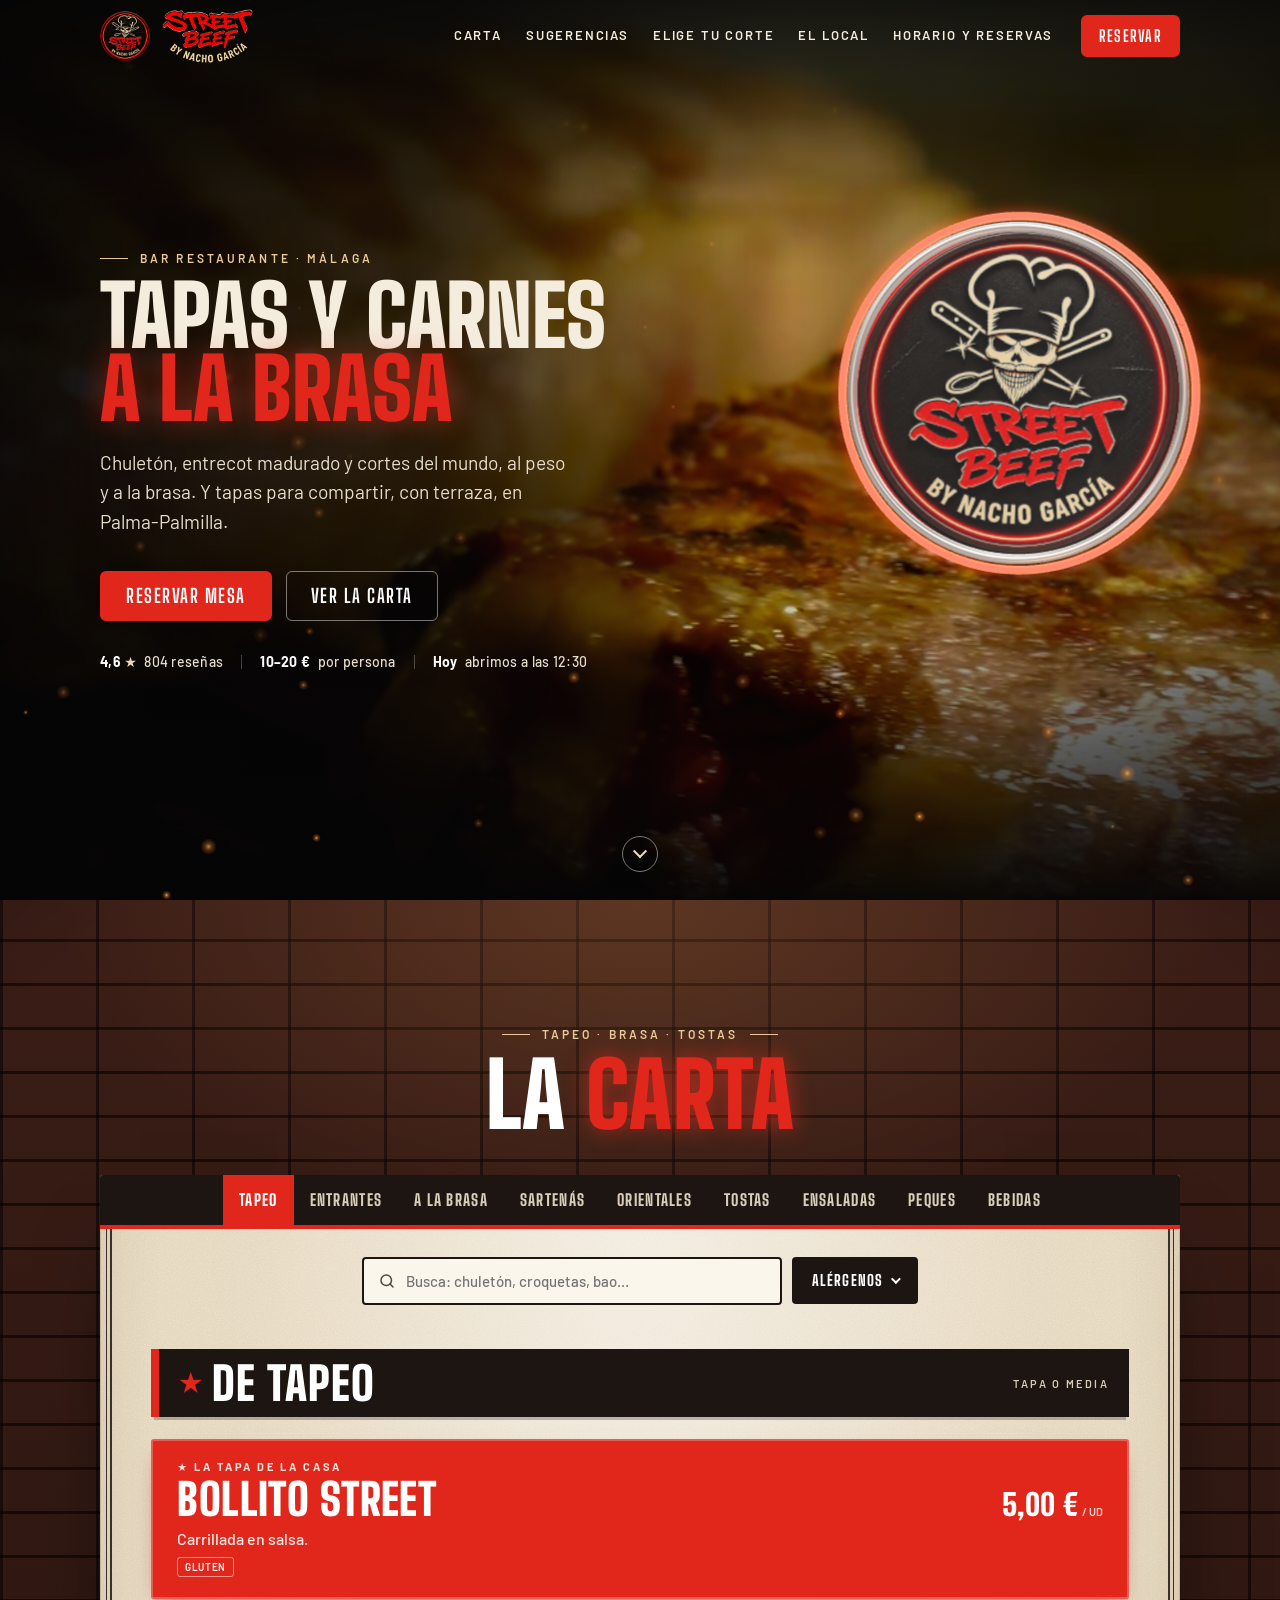
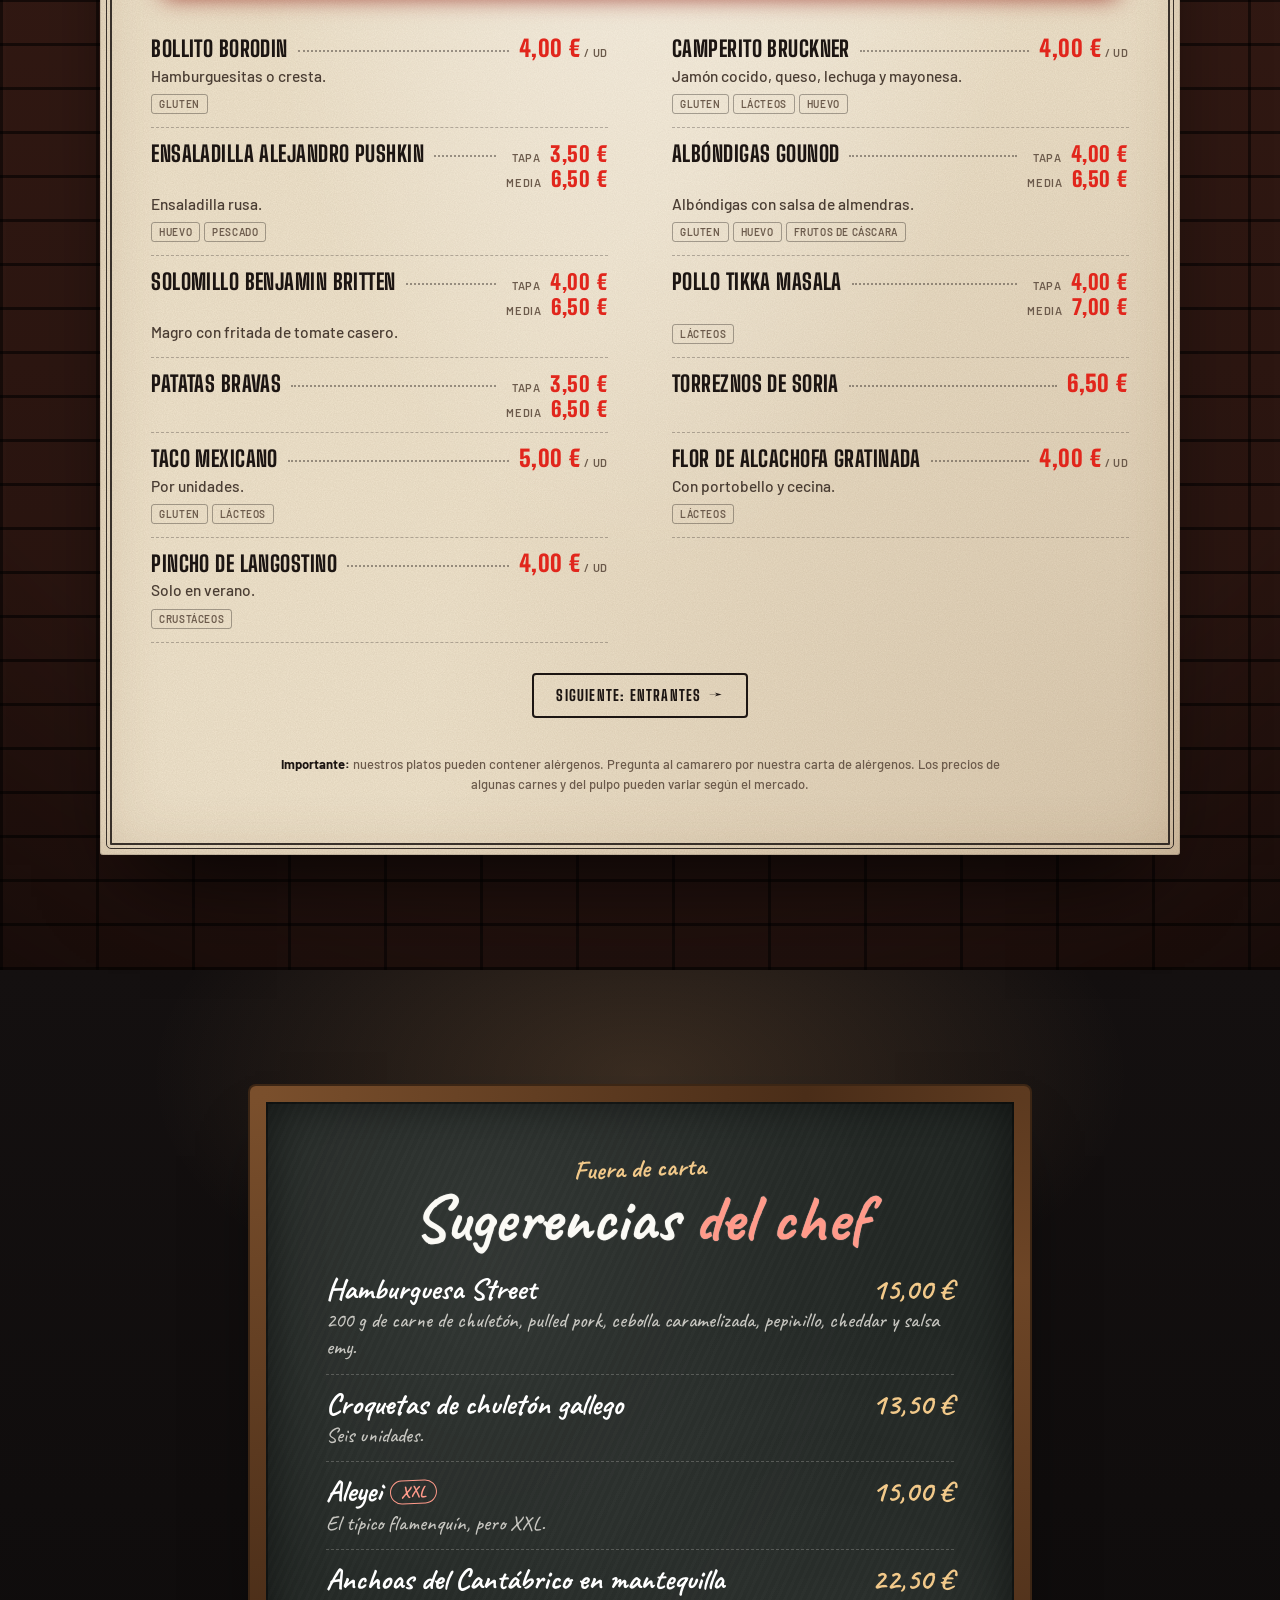
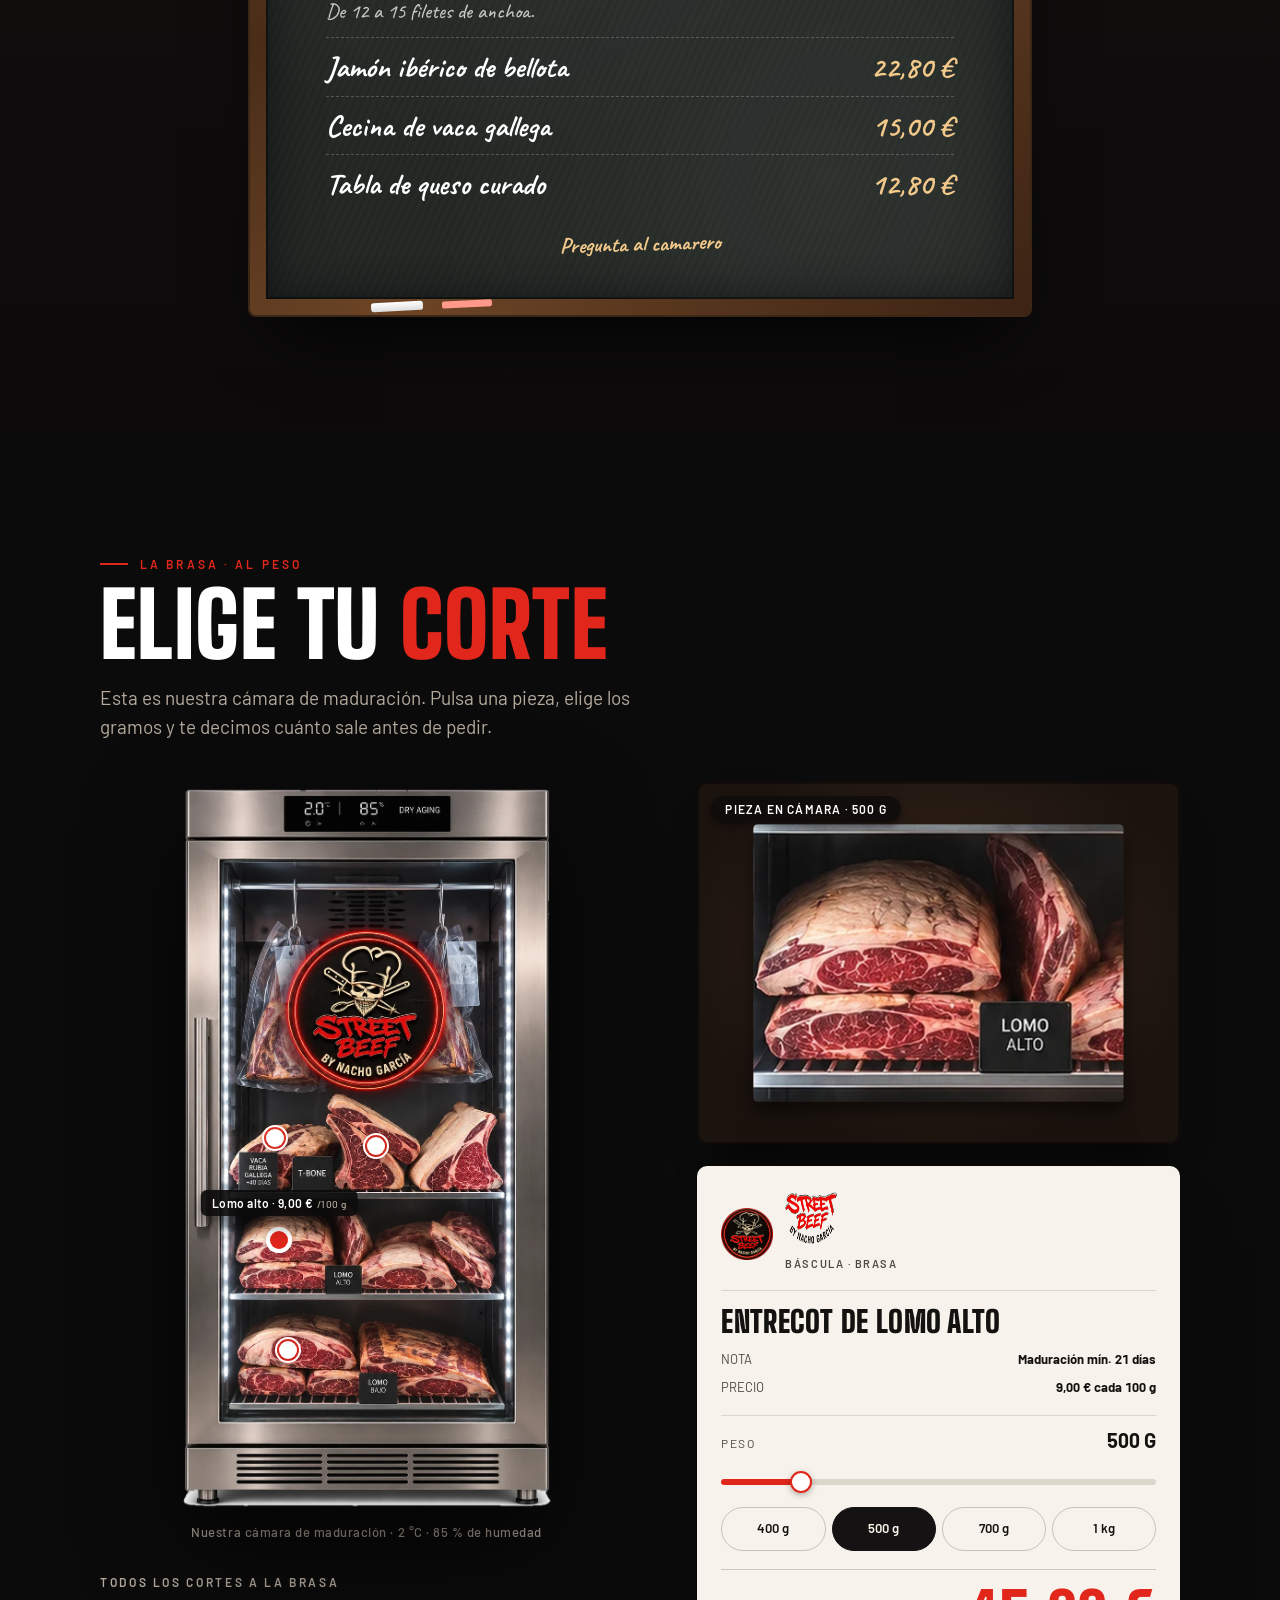
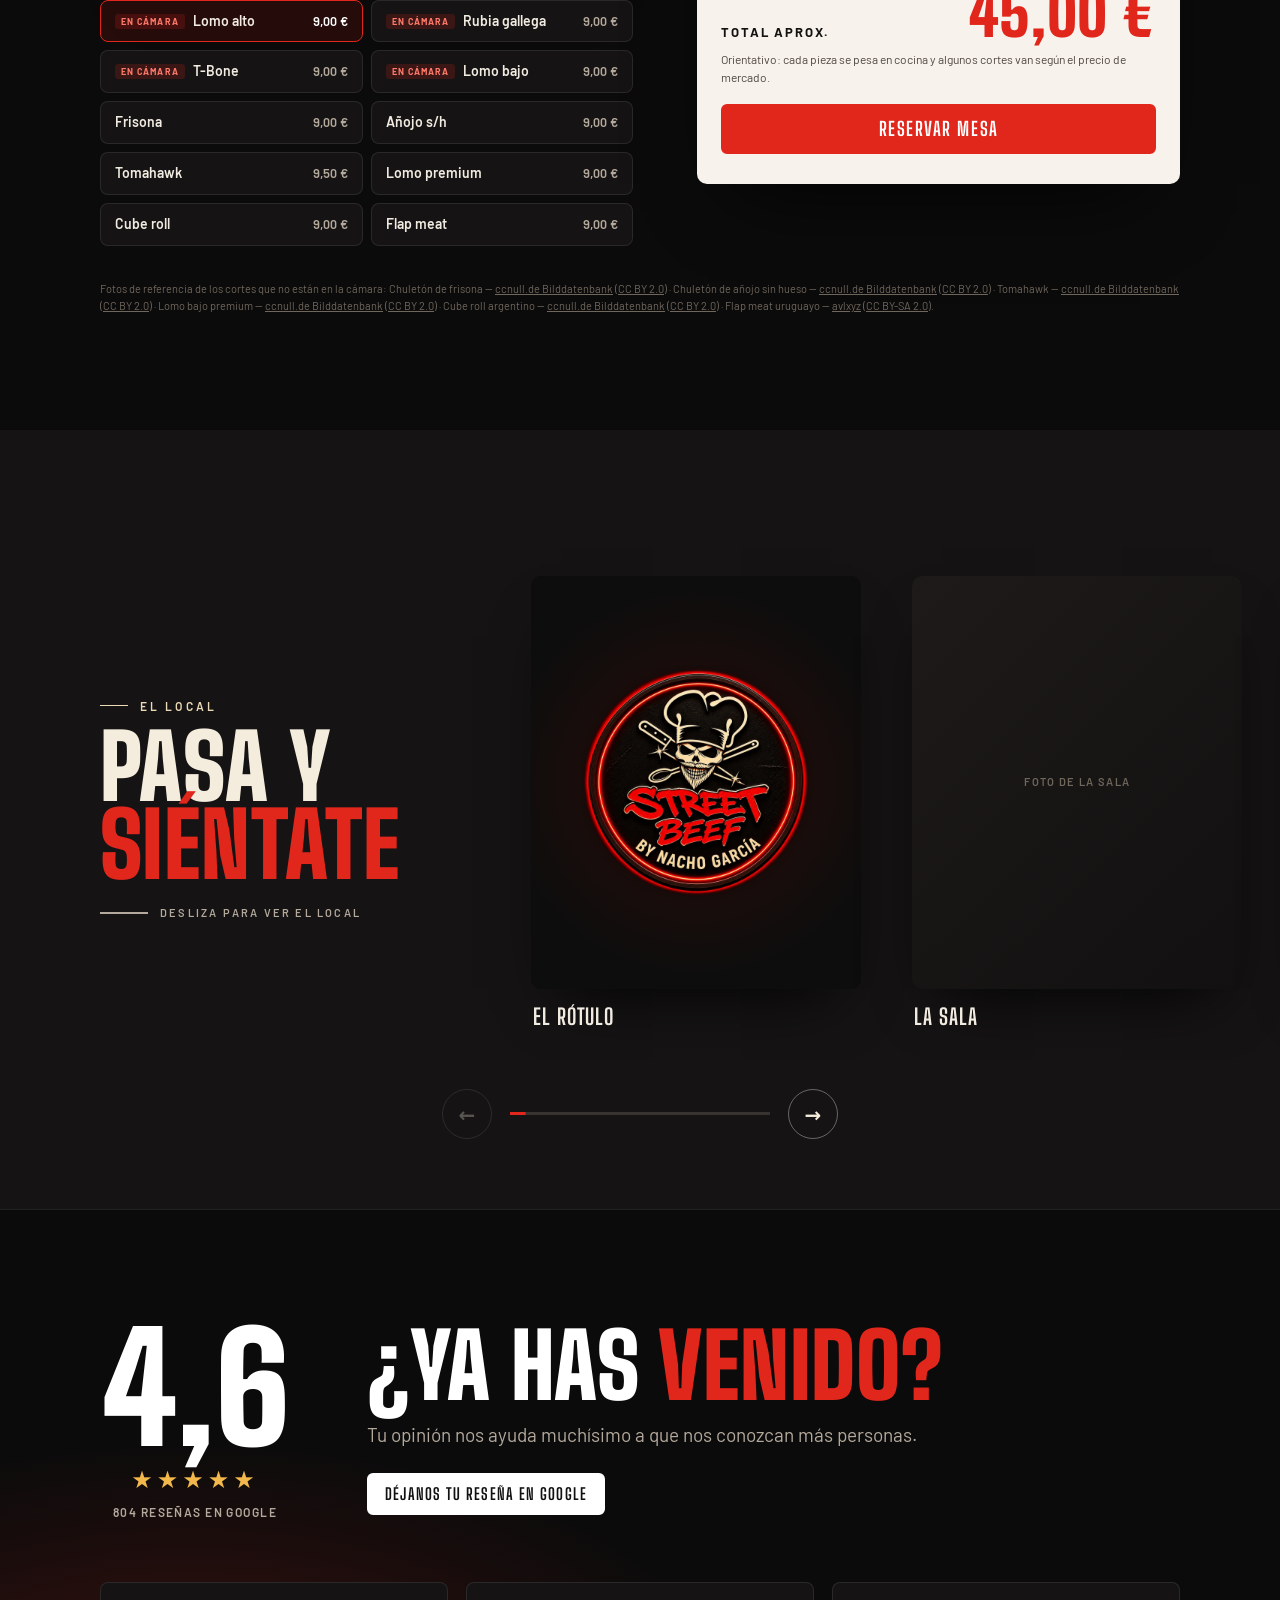
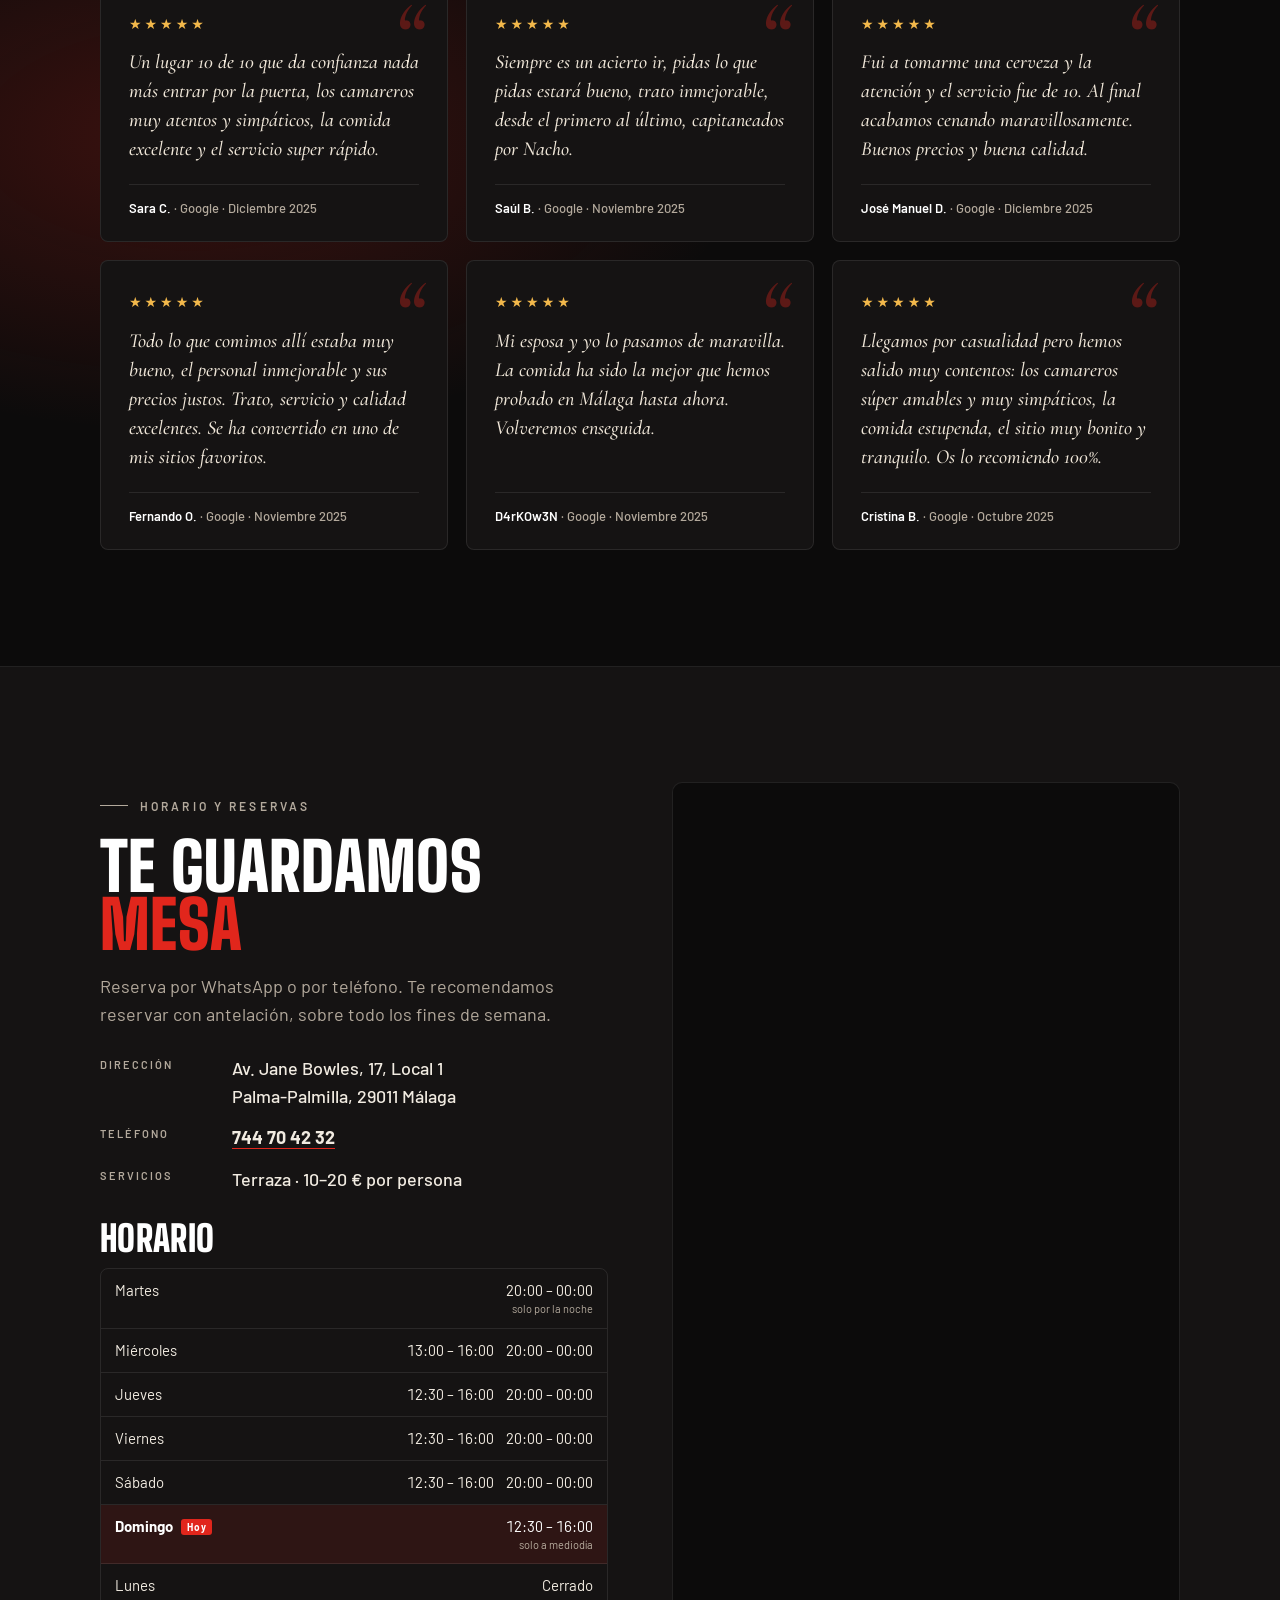
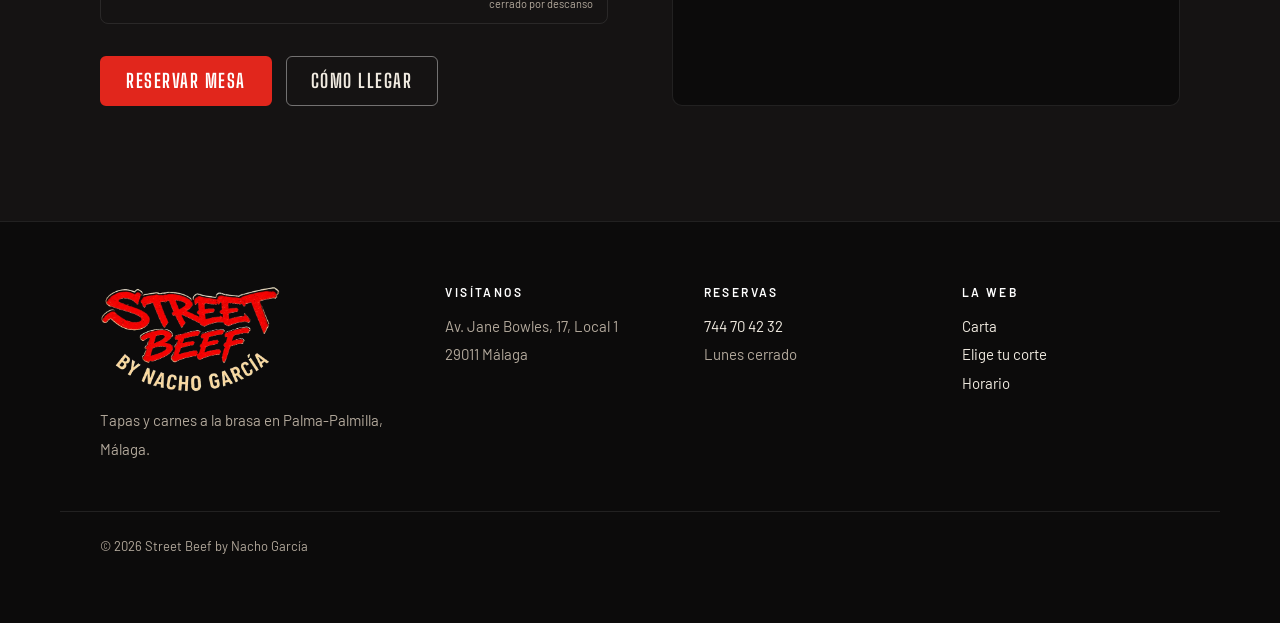
==== commit c67470af: "Carta con estética de bar motero vintage, secciones a la vista en móvil y sugerencias en pizarra de " ====
--- a/street-beef/index.html
+++ b/street-beef/index.html
@@ -20,7 +20,7 @@
   <link rel="apple-touch-icon" href="img/logo.png">
   <link rel="preconnect" href="https://fonts.googleapis.com">
   <link rel="preconnect" href="https://fonts.gstatic.com" crossorigin>
-  <link href="https://fonts.googleapis.com/css2?family=Big+Shoulders+Display:wght@700;800;900&family=Cormorant+Garamond:ital,wght@0,500;0,600;0,700;1,500&family=Barlow:wght@400;500;600;700&family=Space+Mono:wght@400;700&family=Permanent+Marker&display=swap" rel="stylesheet">
+  <link href="https://fonts.googleapis.com/css2?family=Big+Shoulders+Display:wght@700;800;900&family=Cormorant+Garamond:ital,wght@0,500;0,600;0,700;1,500&family=Barlow:wght@400;500;600;700&family=Space+Mono:wght@400;700&family=Permanent+Marker&family=Caveat:wght@500;700&display=swap" rel="stylesheet">
   <script>
     /* Pantallas grandes (4K, monitores anchos): la web se escala para verse
        igual que en un portátil, en lugar de quedarse pequeña en el centro. */
--- a/street-beef/css/styles.css
+++ b/street-beef/css/styles.css
@@ -874,130 +874,163 @@
 @media (max-width: 560px) { .cuts { grid-template-columns: 1fr; } }
 
 /* =========================================================
-   CARTA ELEGANTE
-   Fondo burdeos de piel, carta en marfil con doble filete
-   dorado, platos en letra con remate (Cormorant Garamond),
-   pestañas de texto y adornos finos.
+   CARTA · ESTILO BAR MOTERO VINTAGE
+   Pared de ladrillo oscuro iluminada, carta de papel envejecido
+   con cabeceras como chapas de taller (franja negra y roja),
+   letra de cartel condensada, precios en rojo y estrellas.
    ========================================================= */
 :root {
-  --serif: "Cormorant Garamond", "Cormorant", Georgia, "Times New Roman", serif;
-  --ivory: #fbf7ef;
-  --ivory-2: #f3ecdf;
-  --brass: #b08a4e;
-  --oxblood: #3b0f0d;
-  --ink-warm: #2a1f1a;
-  --ink-mute: #7d6e62;
+  --serif: "Cormorant Garamond", Georgia, serif;   /* solo para las reseñas */
+  --paper-old: #efe3cc;
+  --paper-old-2: #e6d6b8;
+  --ink-warm: #1c1512;
+  --ink-mute: #6b5a4b;
+  --chalk: #f4f1ea;
 }
 .carta {
   background:
-    radial-gradient(1200px 600px at 50% -10%, rgba(176,138,78,.18), transparent 60%),
-    radial-gradient(900px 700px at 100% 100%, rgba(0,0,0,.35), transparent 60%),
-    linear-gradient(180deg, #4a1412, var(--oxblood) 45%, #2a0b0a);
-}
-.carta .section__title { color: var(--ivory); }
-.carta .section__title em { color: #e6c48c; font-family: var(--serif); font-style: italic; font-weight: 500; text-transform: none; letter-spacing: 0; }
-.carta .kicker { color: #e6c48c; }
-
-.sheet { background: var(--ivory); border-radius: 4px; padding-bottom: clamp(36px, 5vw, 64px);
-  box-shadow: 0 50px 90px -40px rgba(0,0,0,.85), 0 0 0 1px rgba(176,138,78,.35); }
-.sheet::after { content: ""; position: absolute; inset: 12px; border: 1px solid rgba(176,138,78,.55); outline: 1px solid rgba(176,138,78,.25); outline-offset: 4px; pointer-events: none; border-radius: 2px; }
+    radial-gradient(900px 520px at 50% 0%, rgba(255,170,90,.18), transparent 65%),
+    radial-gradient(120% 90% at 50% 40%, transparent 55%, rgba(0,0,0,.65)),
+    repeating-linear-gradient(0deg, rgba(0,0,0,.55) 0 3px, transparent 3px 44px),
+    repeating-linear-gradient(90deg, rgba(0,0,0,.5) 0 3px, transparent 3px 96px),
+    linear-gradient(#3a1d16, #24120e);
+}
+.carta .section__title { color: #fff; }
+.carta .section__title em { color: var(--red); text-shadow: 0 0 22px rgba(255,53,36,.55); }
+.carta .kicker { color: #e8c99a; }
+
+/* La hoja de la carta: papel envejecido con esquinas de metal */
+.sheet { position: relative; background:
+    radial-gradient(ellipse at 50% 0%, rgba(255,255,255,.55), transparent 55%),
+    radial-gradient(ellipse at 100% 100%, rgba(120,80,40,.18), transparent 50%),
+    var(--grain), var(--paper-old);
+  border-radius: 3px; padding-bottom: clamp(36px, 5vw, 60px);
+  box-shadow: 0 50px 90px -40px rgba(0,0,0,.9), inset 0 0 0 1px rgba(28,21,18,.15), inset 0 0 60px rgba(120,80,40,.18); }
+.sheet::after { content: ""; position: absolute; inset: 10px; pointer-events: none; border: 2px solid var(--ink-warm); outline: 1px solid var(--ink-warm); outline-offset: 3px; border-radius: 1px; opacity: .85; }
 .sheet > * { position: relative; z-index: 1; }
 
-/* Pestañas de texto */
-.sheet > .tabs:first-child { border-radius: 4px 4px 0 0; }
-.tabs { background: rgba(251,247,239,.96); backdrop-filter: blur(8px); justify-content: center; gap: 2px; padding: 8px 16px; margin: 0 calc(clamp(18px, 4vw, 56px) * -1);
-  border-bottom: 1px solid rgba(176,138,78,.35); }
-.tab { flex: 0 0 auto; color: var(--ink-mute); font: 600 12px/1 var(--font-body); letter-spacing: .18em; padding: 14px 12px; box-shadow: none; }
-.tab:hover { color: var(--ink-warm); }
-.tab.is-active { color: var(--red); background: transparent; box-shadow: inset 0 -2px 0 var(--red); }
+/* Pestañas: barra negra como la de un mostrador */
+.sheet > .tabs { position: sticky; top: var(--header-h); z-index: 30; }
+.sheet > .tabs:first-child { border-radius: 3px 3px 0 0; }
+.sheet > .menu-tools { z-index: 25; }
+.tabs { display: flex; justify-content: center; flex-wrap: wrap; gap: 0; padding: 0; margin: 0 calc(clamp(18px, 4vw, 56px) * -1);
+  background: var(--ink-warm); border-bottom: 4px solid var(--red); backdrop-filter: none; }
+.tab { flex: 0 0 auto; padding: 17px 16px; color: #d9cdb9; font: 800 16px/1 var(--font-display); letter-spacing: .08em; text-transform: uppercase; box-shadow: none; border: 0; }
+.tab:hover { color: #fff; }
+.tab.is-active { background: var(--red); color: #fff; box-shadow: none; }
 
 /* Buscador y alérgenos */
-.menu-tools { margin: 26px 0 6px; }
+.menu-tools { margin: 28px 0 4px; }
 .menu-filters { display: flex; flex-wrap: wrap; justify-content: center; gap: 10px; }
-.search { width: min(420px, 100%); border: 1px solid rgba(42,31,26,.18); background: #fff; border-radius: 999px; }
+.search { width: min(420px, 100%); background: #fbf6ec; border: 2px solid var(--ink-warm); border-radius: 4px; box-shadow: none; }
+.search:focus-within { border-color: var(--red); box-shadow: 0 0 0 3px rgba(225,38,28,.18); }
 .search input { font-size: 15px; }
 .allergen-filter { position: relative; }
-.allergen-filter summary { list-style: none; display: inline-flex; align-items: center; gap: 8px; height: 47px; padding: 0 20px; cursor: pointer;
-  border: 1px solid rgba(42,31,26,.18); border-radius: 999px; background: #fff; color: var(--ink-warm); font: 600 13px/1 var(--font-body); letter-spacing: .1em; text-transform: uppercase; }
+.allergen-filter summary { list-style: none; display: inline-flex; align-items: center; gap: 8px; height: 47px; padding: 0 18px; cursor: pointer;
+  border: 2px solid var(--ink-warm); border-radius: 4px; background: var(--ink-warm); color: #fff; font: 800 15px/1 var(--font-display); letter-spacing: .08em; text-transform: uppercase; }
 .allergen-filter summary::-webkit-details-marker { display: none; }
-.allergen-filter summary::after { content: ""; width: 7px; height: 7px; border-right: 1.5px solid currentColor; border-bottom: 1.5px solid currentColor; transform: rotate(45deg) translateY(-2px); margin-left: 2px; transition: transform .2s ease; }
+.allergen-filter summary::after { content: ""; width: 7px; height: 7px; border-right: 2px solid currentColor; border-bottom: 2px solid currentColor; transform: rotate(45deg) translateY(-2px); transition: transform .2s ease; }
 .allergen-filter[open] summary::after { transform: rotate(-135deg) translateY(-2px); }
-.allergen-filter[open] summary, .allergen-filter summary:hover { border-color: var(--ink-warm); }
-.allergen-filter .count { display: inline-grid; place-items: center; min-width: 20px; height: 20px; padding: 0 6px; border-radius: 10px; background: var(--red); color: #fff; font-size: 11px; letter-spacing: 0; }
+.allergen-filter[open] summary, .allergen-filter summary:hover { background: var(--red); border-color: var(--red); }
+.allergen-filter .count { display: inline-grid; place-items: center; min-width: 20px; height: 20px; padding: 0 6px; border-radius: 10px; background: #fff; color: var(--red); font: 700 11px/1 var(--font-body); }
 .allergen-filter__panel { position: absolute; z-index: 30; right: 0; top: calc(100% + 10px); width: min(380px, calc(100vw - 32px)); padding: 18px;
-  background: #fff; border: 1px solid rgba(176,138,78,.45); border-radius: 10px; box-shadow: 0 30px 60px -24px rgba(42,31,26,.45); color: var(--ink-warm); }
-.allergen-filter__panel > p:first-child { margin: 0 0 12px; font: 600 12px/1 var(--font-body); letter-spacing: .16em; text-transform: uppercase; color: var(--ink-mute); }
+  background: #fbf6ec; border: 2px solid var(--ink-warm); border-radius: 4px; box-shadow: 0 30px 60px -24px rgba(0,0,0,.55); color: var(--ink-warm); }
+.allergen-filter__panel > p:first-child { margin: 0 0 12px; font: 800 15px/1 var(--font-display); letter-spacing: .06em; text-transform: uppercase; }
 .allergen-filter__list { display: grid; grid-template-columns: 1fr 1fr; gap: 4px 12px; }
 .check { display: flex; align-items: center; gap: 9px; min-height: 36px; font-size: 15px; cursor: pointer; }
 .check input { width: 18px; height: 18px; margin: 0; accent-color: var(--red); }
 .allergen-filter__warn { margin: 12px 0 0; font-size: 12px; line-height: 1.5; color: var(--ink-mute); }
-.menu-status { color: var(--ink-mute); font: 500 14px/1.5 var(--font-body); }
+.menu-status { color: var(--ink-mute); font: 600 14px/1.5 var(--font-body); }
 .link-btn { color: var(--red); }
 
-/* Secciones de la carta */
-.menu-cat { padding-top: 46px; }
+/* Cabecera de cada sección: chapa negra con franja roja */
+.menu-cat { padding-top: 40px; }
 .menu-cat + .menu-cat { border-top: 0; }
-.menu-cat__head { display: block; text-align: center; border-bottom: 0; padding-bottom: 0; margin-bottom: 30px; }
-.menu-cat__title { font: italic 500 clamp(40px, 5vw, 58px)/1 var(--serif); text-transform: none; letter-spacing: 0; color: var(--ink-warm); }
-.menu-cat__head::after { content: ""; display: block; width: 120px; height: 9px; margin: 14px auto 0;
-  background: linear-gradient(var(--brass), var(--brass)) left center / 48px 1px no-repeat, linear-gradient(var(--brass), var(--brass)) right center / 48px 1px no-repeat,
-    radial-gradient(circle, var(--red) 0 3px, transparent 3.5px) center / 9px 9px no-repeat; }
-.menu-cat__sub { margin: 12px 0 0; font: 600 11px/1.4 var(--font-body); letter-spacing: .24em; text-transform: uppercase; color: var(--ink-mute); }
-.menu-cat__head:has(.menu-cat__sub)::after { order: -1; }
-
-.dishes { column-gap: clamp(36px, 6vw, 80px); }
-.dish { padding: 16px 0 14px; border-bottom: 1px solid rgba(176,138,78,.25); }
-.dish__name { font: 600 23px/1.1 var(--serif); text-transform: none; letter-spacing: .005em; color: var(--ink-warm); }
-.dish__dots { border-bottom: 1px dotted rgba(176,138,78,.7); transform: translateY(-6px); }
-.dish__price { font: 600 20px/1 var(--serif); color: var(--ink-warm); font-variant-numeric: lining-nums tabular-nums; }
-.dish__price .unit, .dish__price--multi small { font: 500 12px/1 var(--font-body); color: var(--ink-mute); }
-.dish__price--multi { gap: 6px; }
-.dish__price--text { font: italic 600 17px/1.2 var(--serif); }
-.dish__desc { margin-top: 5px; font: italic 500 17px/1.4 var(--serif); color: #5d5047; }
-.dish__al { margin: 7px 0 0; font: 600 10.5px/1.4 var(--font-body); letter-spacing: .12em; text-transform: uppercase; color: #9c8b7b; }
-.dish__al::before { content: ""; display: inline-block; width: 5px; height: 5px; margin-right: 7px; border-radius: 50%; background: var(--brass); vertical-align: 1px; }
-
-/* Plato de la casa */
-.featured { background: var(--ivory-2); color: var(--ink-warm); border: 1px solid rgba(176,138,78,.55); border-left: 1px solid rgba(176,138,78,.55); border-radius: 3px;
-  padding: 26px 30px; margin: 0 auto 26px; max-width: 820px; text-align: center; box-shadow: inset 0 0 0 5px var(--ivory-2), inset 0 0 0 6px rgba(176,138,78,.35); }
-.featured .dish__row { justify-content: center; gap: 18px; flex-wrap: wrap; }
-.featured__label { color: var(--red); font: 600 11px/1 var(--font-body); letter-spacing: .26em; margin-bottom: 10px; }
-.featured__name { flex: none; font: italic 600 clamp(30px, 3.6vw, 40px)/1 var(--serif); text-transform: none; color: var(--ink-warm); }
-.featured__price { font: 600 24px/1 var(--serif); color: var(--red); }
-.featured__price .unit, .featured__price--multi small { color: var(--ink-mute); }
+.menu-cat__head { display: flex; align-items: center; justify-content: space-between; flex-wrap: wrap; gap: 6px 18px; text-align: left;
+  margin: 0 0 22px; padding: 14px 20px 12px; background: var(--ink-warm); color: #fff; border-bottom: 0; border-left: 8px solid var(--red);
+  box-shadow: 0 6px 0 -3px rgba(28,21,18,.25); }
+.menu-cat__head::after { display: none; }
+.menu-cat__title { font: 900 clamp(32px, 4vw, 46px)/.9 var(--font-display); text-transform: uppercase; letter-spacing: .02em; color: #fff; }
+.menu-cat__title::before { content: "★"; color: var(--red); font-size: .55em; vertical-align: .35em; margin-right: 10px; }
+.menu-cat__sub { margin: 0; font: 600 11px/1.4 var(--font-body); letter-spacing: .2em; text-transform: uppercase; color: #d9cdb9; }
+
+/* Platos */
+.dishes { column-gap: clamp(32px, 5vw, 64px); }
+.dish { padding: 14px 0 13px; border-bottom: 1.5px dashed rgba(28,21,18,.28); }
+.dish__name { font: 800 22px/1.05 var(--font-display); text-transform: uppercase; letter-spacing: .02em; color: var(--ink-warm); }
+.dish__dots { border-bottom: 2px dotted rgba(28,21,18,.4); transform: translateY(-5px); }
+.dish__price { font: 900 23px/1 var(--font-display); color: var(--red); letter-spacing: .02em; font-variant-numeric: tabular-nums; }
+.dish__price .unit, .dish__price--multi small { font: 600 11px/1 var(--font-body); color: var(--ink-mute); text-transform: uppercase; letter-spacing: .06em; }
+.dish__price--multi { gap: 4px; }
+.dish__price--multi span { font-size: 21px; }
+.dish__price--text { font: 800 15px/1.2 var(--font-display); }
+.dish__desc { margin-top: 4px; font: 500 15.5px/1.45 var(--font-body); color: #4a3d33; }
+.dish__al { margin: 7px 0 0; display: flex; flex-wrap: wrap; gap: 4px; font-size: 0; }
+.dish__al::before { display: none; }
+.dish__al .alp { display: inline-block; padding: 3px 7px; border: 1px solid rgba(28,21,18,.35); border-radius: 3px; font: 600 10px/1.2 var(--font-body); letter-spacing: .06em; text-transform: uppercase; color: var(--ink-mute); }
+
+/* Plato de la casa: chapa roja */
+.featured { background: var(--red); color: #fff; border: 0; border-radius: 3px; padding: 22px 26px; margin: 0 0 24px; max-width: none; text-align: left;
+  box-shadow: inset 0 0 0 2px rgba(255,255,255,.25), 0 10px 22px -12px rgba(140,20,12,.8); }
+.featured .dish__row { justify-content: space-between; gap: 16px; flex-wrap: wrap; }
+.featured__label { color: #ffe3dc; font: 700 11px/1 var(--font-body); letter-spacing: .24em; text-transform: uppercase; margin: 0 0 8px; }
+.featured__name { font: 900 clamp(32px, 4vw, 44px)/.9 var(--font-display); text-transform: uppercase; color: #fff; }
+.featured__price { font: 900 30px/1 var(--font-display); color: #fff; }
+.featured__price .unit, .featured__price--multi small { color: #ffd7cf; font: 600 11px/1 var(--font-body); text-transform: uppercase; }
 .featured__price--multi { flex-direction: row; gap: 16px; }
-.featured__desc { margin: 10px auto 0; font: italic 500 18px/1.45 var(--serif); color: #5d5047; }
-.dish__al--light { color: #9c8b7b; }
-
-.menu-cat__next { border-color: rgba(42,31,26,.35); color: var(--ink-warm); }
-.menu-cat__next:hover { background: var(--ink-warm); color: var(--ivory); }
-.allergens-note { margin-top: 40px; font: italic 500 16px/1.5 var(--serif); color: var(--ink-mute); }
-.allergens-note strong { font-style: normal; font-family: var(--font-body); font-size: 12px; letter-spacing: .14em; text-transform: uppercase; color: var(--ink-warm); margin-right: 4px; }
-mark { background: rgba(225,38,28,.16); }
-
-/* Sugerencias del chef en marfil sobre negro, a juego con la carta */
-.note { background: var(--ivory); color: var(--ink-warm); border: 0; border-radius: 4px; box-shadow: 0 40px 80px -40px rgba(0,0,0,.9); position: relative; }
-.note::after { content: ""; position: absolute; inset: 12px; border: 1px solid rgba(176,138,78,.55); pointer-events: none; }
-.note > * { position: relative; z-index: 1; }
-.note__title { color: var(--ink-warm); text-align: center; font: italic 500 clamp(40px, 5vw, 56px)/1 var(--serif); text-transform: none; }
-.note__title span { color: var(--red); }
-.note__kicker { text-align: center; color: var(--red); }
-.sitem { border-bottom: 1px solid rgba(176,138,78,.25); }
-.sitem__name { font: 600 22px/1.15 var(--serif); text-transform: none; color: var(--ink-warm); }
-.sitem__price { font: 600 20px/1 var(--serif); color: var(--ink-warm); }
-.sitem__desc { font: italic 500 16px/1.4 var(--serif); color: #5d5047; }
-.sitem__tag { border-color: var(--red); color: var(--red); }
-.note__foot { text-align: center; color: var(--ink-mute); font: italic 500 16px/1 var(--serif); }
+.featured__desc { margin: 8px 0 0; font: 500 16px/1.45 var(--font-body); color: #ffe9e3; }
+.dish__al--light .alp { border-color: rgba(255,255,255,.5); color: #fff; }
+
+.menu-cat__next { border: 2px solid var(--ink-warm); border-radius: 4px; color: var(--ink-warm); font: 800 15px/1 var(--font-display); letter-spacing: .08em; text-transform: uppercase; }
+.menu-cat__next:hover { background: var(--ink-warm); color: #fff; }
+.allergens-note { margin-top: 36px; font: 500 13px/1.6 var(--font-body); color: var(--ink-mute); }
+.allergens-note strong { color: var(--ink-warm); }
+mark { background: rgba(225,38,28,.2); }
+
+/* =========================================================
+   SUGERENCIAS DEL CHEF · PIZARRA DE TIZA CON MARCO DE MADERA
+   ========================================================= */
+.sugg { background:
+    radial-gradient(700px 380px at 50% 10%, rgba(255,190,120,.16), transparent 70%),
+    linear-gradient(#141010, #0c0a0a); }
+.note { position: relative; max-width: 780px; margin: 0 auto; padding: clamp(34px, 5vw, 54px) clamp(22px, 5vw, 60px) clamp(30px, 4vw, 44px);
+  color: var(--chalk); border-radius: 6px; transform: none !important;
+  background:
+    radial-gradient(ellipse at 30% 20%, rgba(255,255,255,.07), transparent 55%),
+    radial-gradient(ellipse at 75% 85%, rgba(255,255,255,.05), transparent 50%),
+    repeating-linear-gradient(115deg, rgba(255,255,255,.012) 0 3px, transparent 3px 7px),
+    #222724;
+  border: 16px solid #5b3a22;
+  box-shadow: inset 0 0 0 2px rgba(0,0,0,.4), inset 0 0 50px rgba(0,0,0,.55), 0 0 0 2px #3c2615, 0 40px 70px -30px rgba(0,0,0,.9);
+  border-image: linear-gradient(135deg, #7a4f2c, #4a2d18 35%, #6d4526 60%, #3d2414) 1; }
+.note::after { display: none; }
+.note::before { content: ""; position: absolute; left: 14%; bottom: -12px; width: 52px; height: 9px; border-radius: 3px; background: linear-gradient(#fff, #ddd); box-shadow: 70px 1px 0 -1px #ff9a8a; transform: rotate(-3deg); }
+.note__kicker { text-align: center; font: 700 26px/1 "Caveat", cursive; letter-spacing: 0; text-transform: none; color: #f2c98a; transform: rotate(-2deg); }
+.note__title { text-align: center; font: 700 clamp(46px, 7vw, 66px)/1 "Caveat", cursive; text-transform: none; letter-spacing: 0; color: #fbfaf5; text-shadow: 0 0 1px rgba(255,255,255,.6); }
+.note__title span { color: #ff9a8a; }
+.note__list { margin-top: 22px; gap: 14px; }
+.sitem { border-bottom: 1.5px dashed rgba(244,241,234,.22); padding-bottom: 12px; }
+.sitem__name { font: 700 30px/1.05 "Caveat", cursive; text-transform: none; color: #fff; letter-spacing: 0; }
+.sitem__price { font: 700 30px/1 "Caveat", cursive; color: #f2c98a; }
+.sitem__desc { font: 500 21px/1.3 "Caveat", cursive; color: rgba(244,241,234,.78); }
+.sitem__tag { border: 1.5px solid #ff9a8a; color: #ff9a8a; border-radius: 999px; font: 700 17px/1.2 "Caveat", cursive; letter-spacing: 0; text-transform: none; padding: 1px 10px; transform: rotate(-3deg); }
+.note__foot { text-align: center; font: 700 22px/1 "Caveat", cursive; color: #f2c98a; transform: rotate(-1.5deg); }
 
 @media (max-width: 700px) {
-  .tabs { display: flex; flex-wrap: nowrap; justify-content: flex-start; overflow-x: auto; margin-inline: -16px; padding: 4px 8px; }
-  .tab { border-bottom: 0; padding: 14px 10px; font-size: 11.5px; }
+  /* Móvil: todas las secciones de la carta a la vista, sin deslizar */
+  .tabs { display: grid; grid-template-columns: repeat(3, 1fr); overflow: visible; margin-inline: -16px; padding: 0; gap: 1px; background: #3a2e28; }
+  .tab { padding: 13px 4px; font-size: 14px; text-align: center; white-space: normal; line-height: 1.05; background: var(--ink-warm); }
+  .tab.is-active { background: var(--red); }
   .menu-filters { flex-direction: column; align-items: stretch; }
   .search { width: 100%; }
   .allergen-filter summary { width: 100%; justify-content: center; }
   .allergen-filter__panel { position: fixed; left: 16px; right: 16px; top: auto; bottom: 86px; width: auto; }
-  .featured { padding: 22px 18px; }
-  .sheet::after { inset: 6px; }
+  .menu-cat__head { padding: 12px 14px 10px; }
+  .featured { padding: 18px; }
+  .sheet::after { inset: 5px; }
+  .note { border-width: 10px; }
+  .sitem__name, .sitem__price { font-size: 26px; }
+  .sitem__desc { font-size: 19px; }
 }
 
 /* Testimonios */
@@ -1015,5 +1048,3 @@
   .quotes::-webkit-scrollbar { display: none; }
   .quote { scroll-snap-align: start; }
 }
-.sheet > .tabs { position: sticky; top: var(--header-h); z-index: 30; }
-.sheet > .menu-tools { z-index: 25; }
